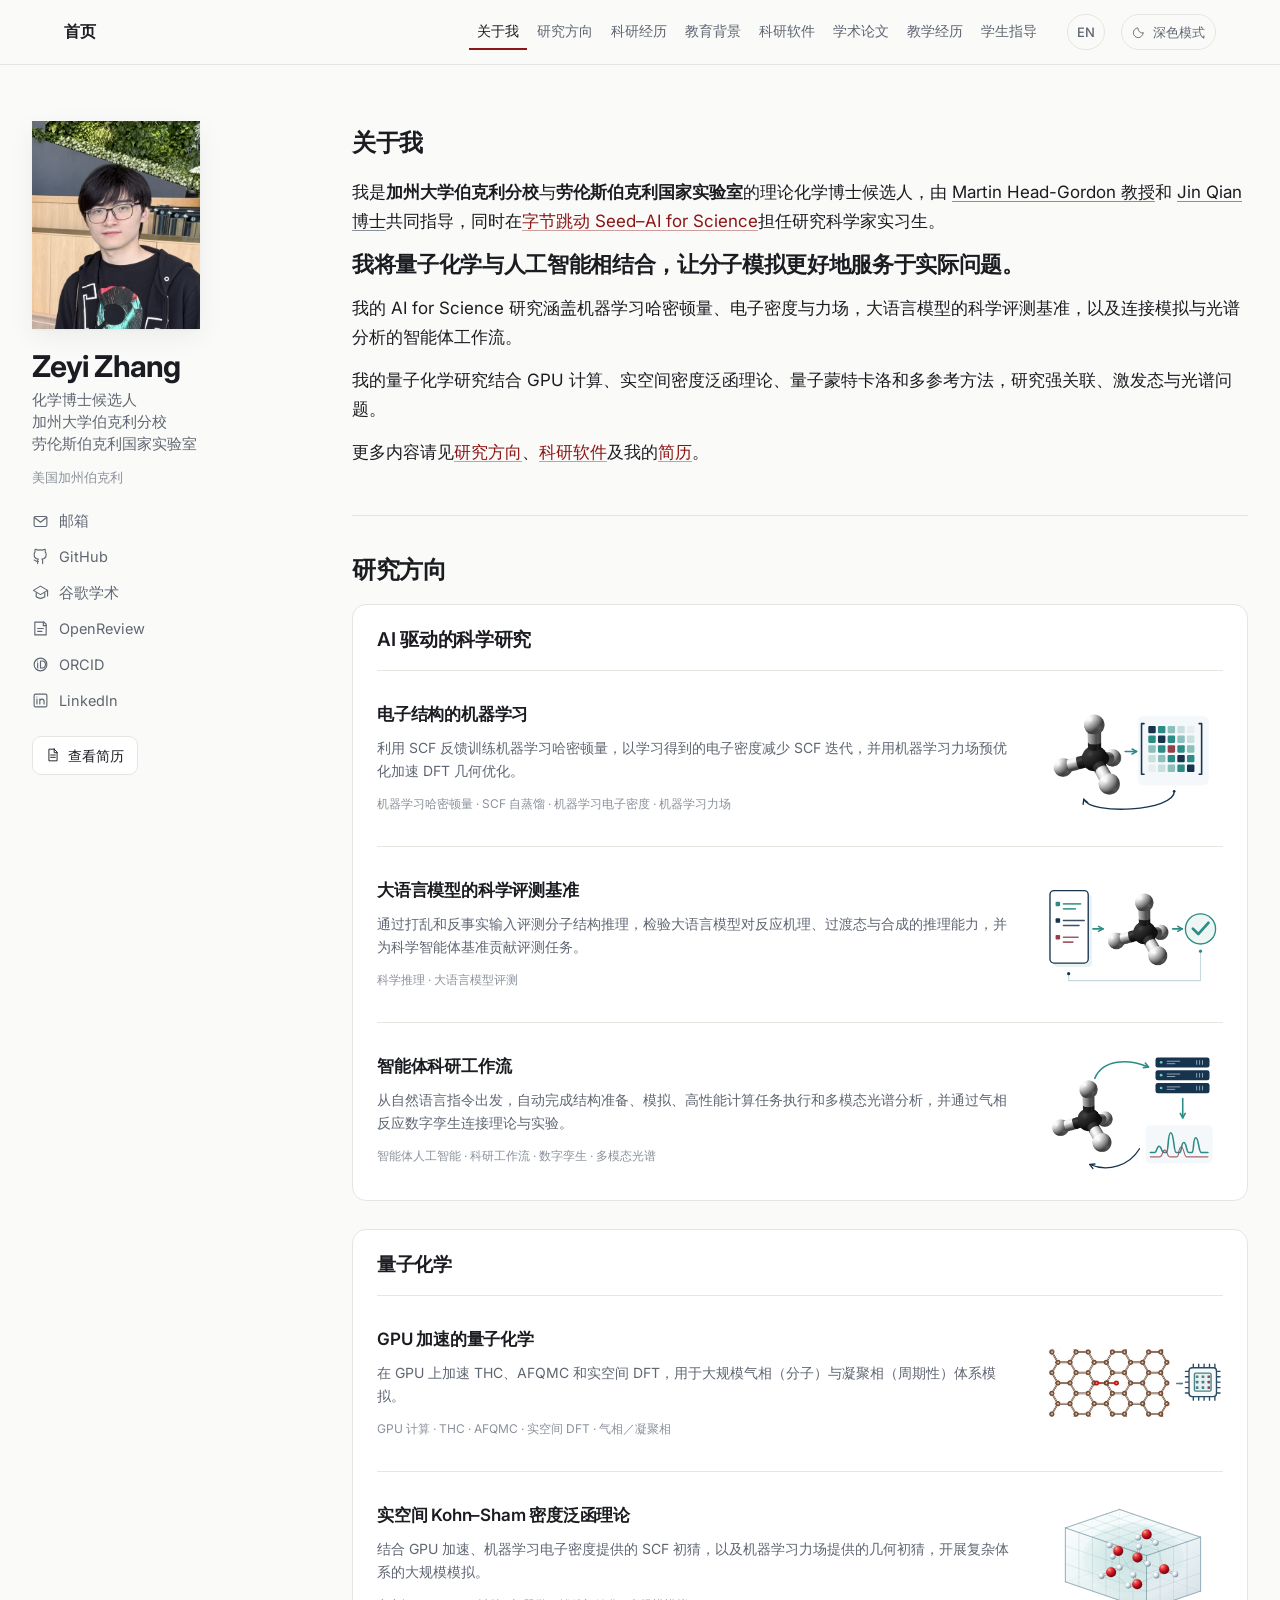
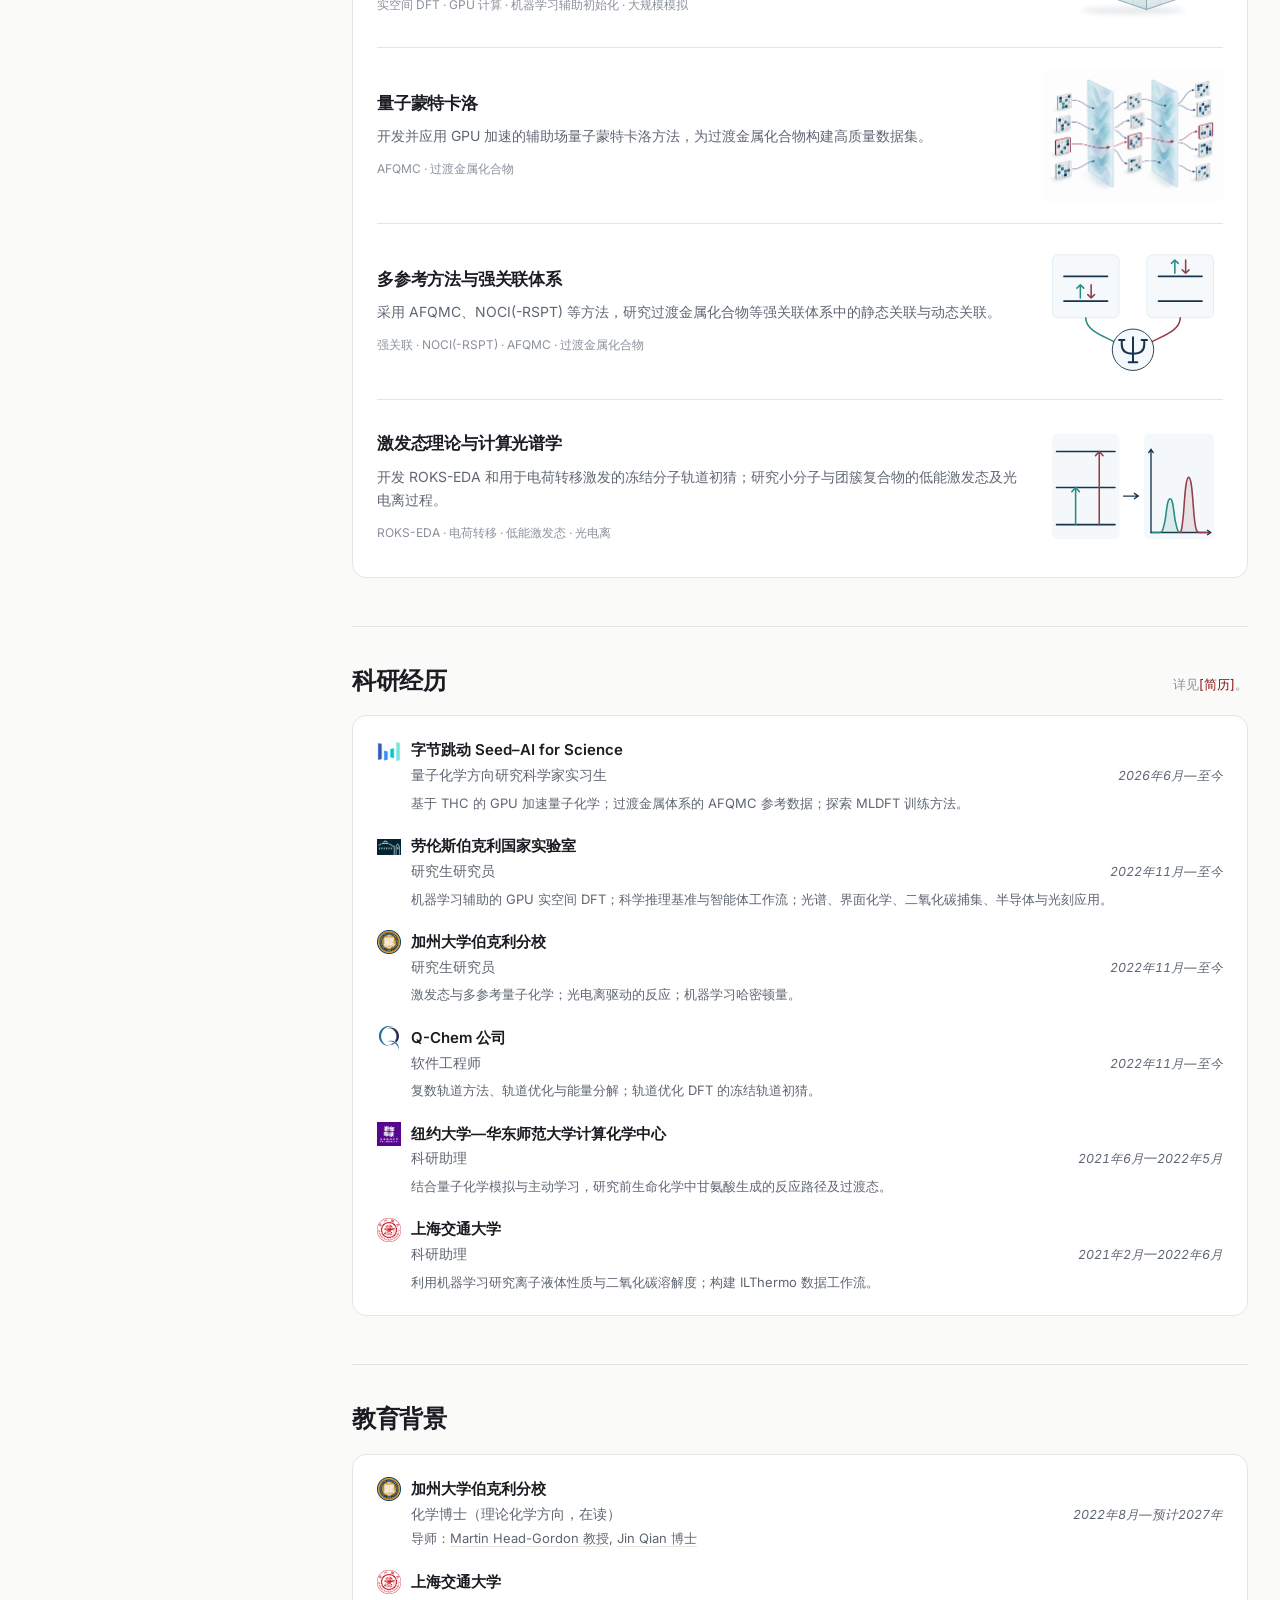
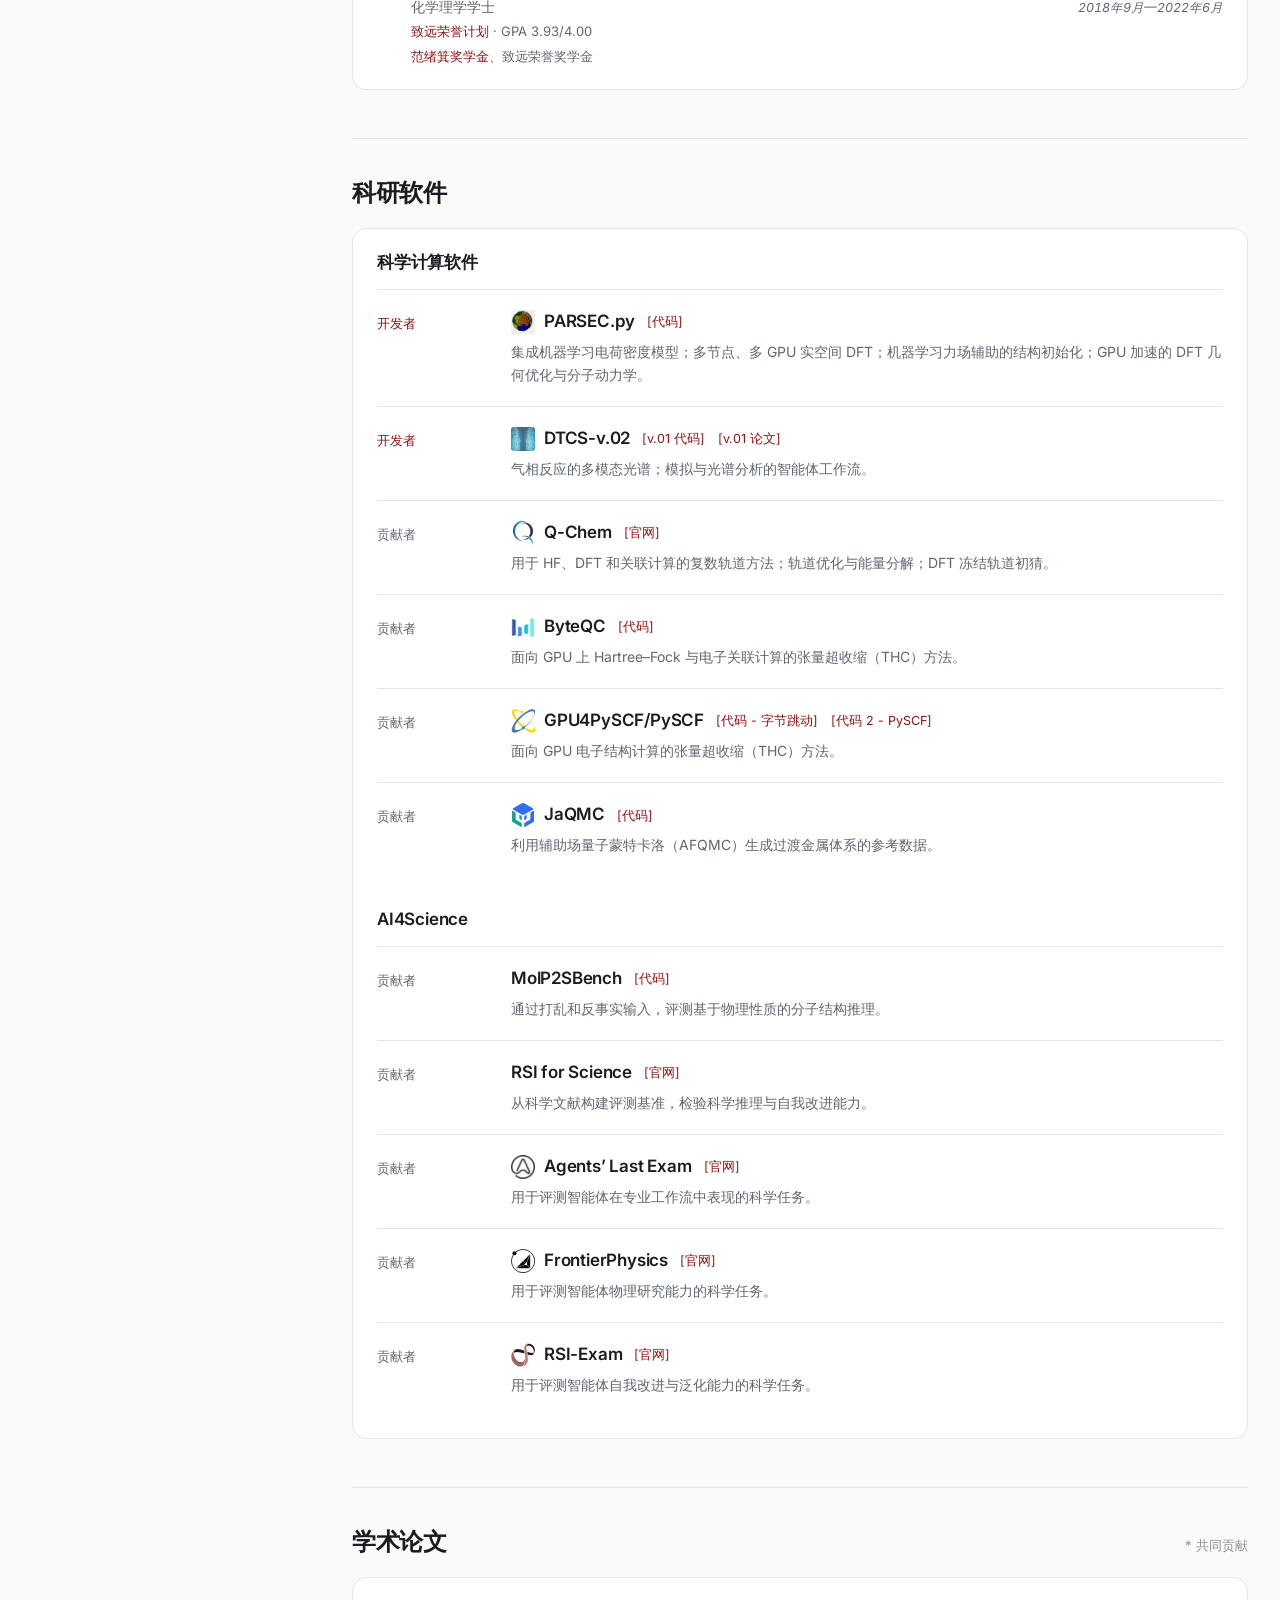
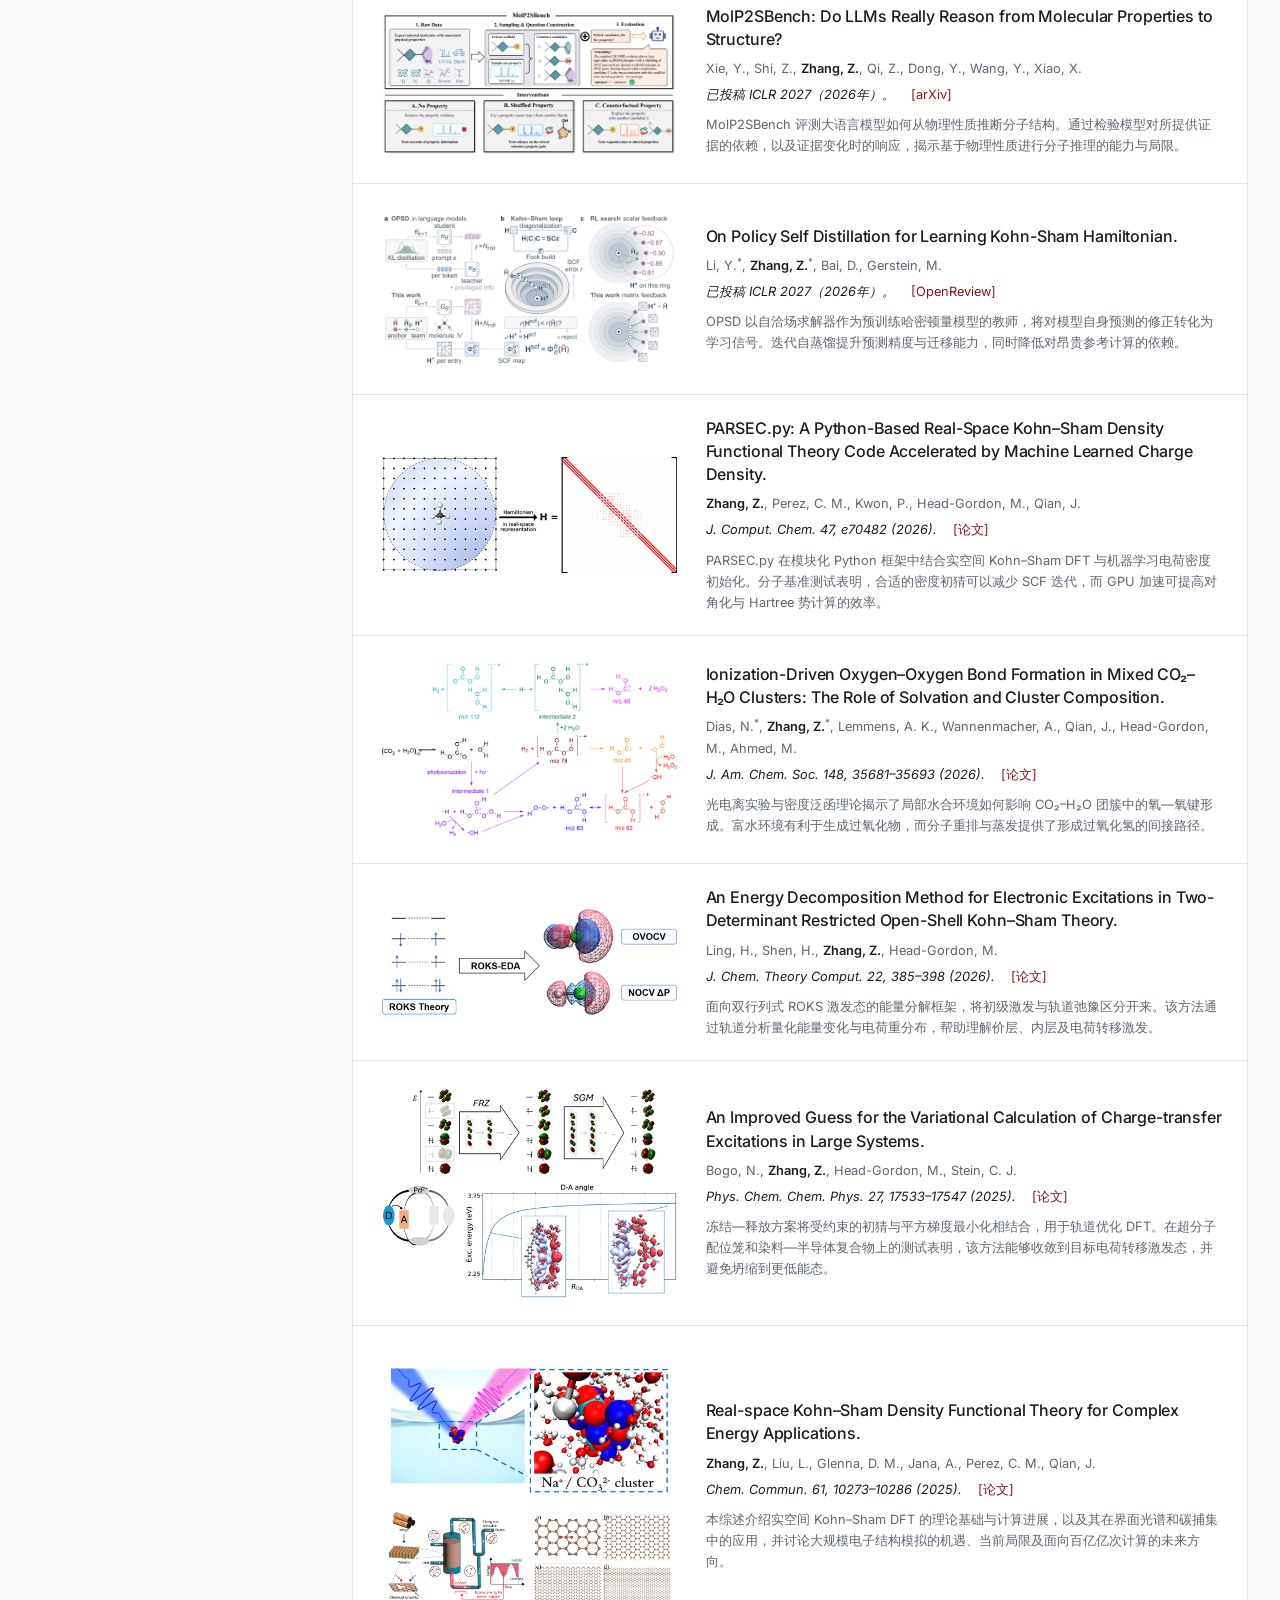
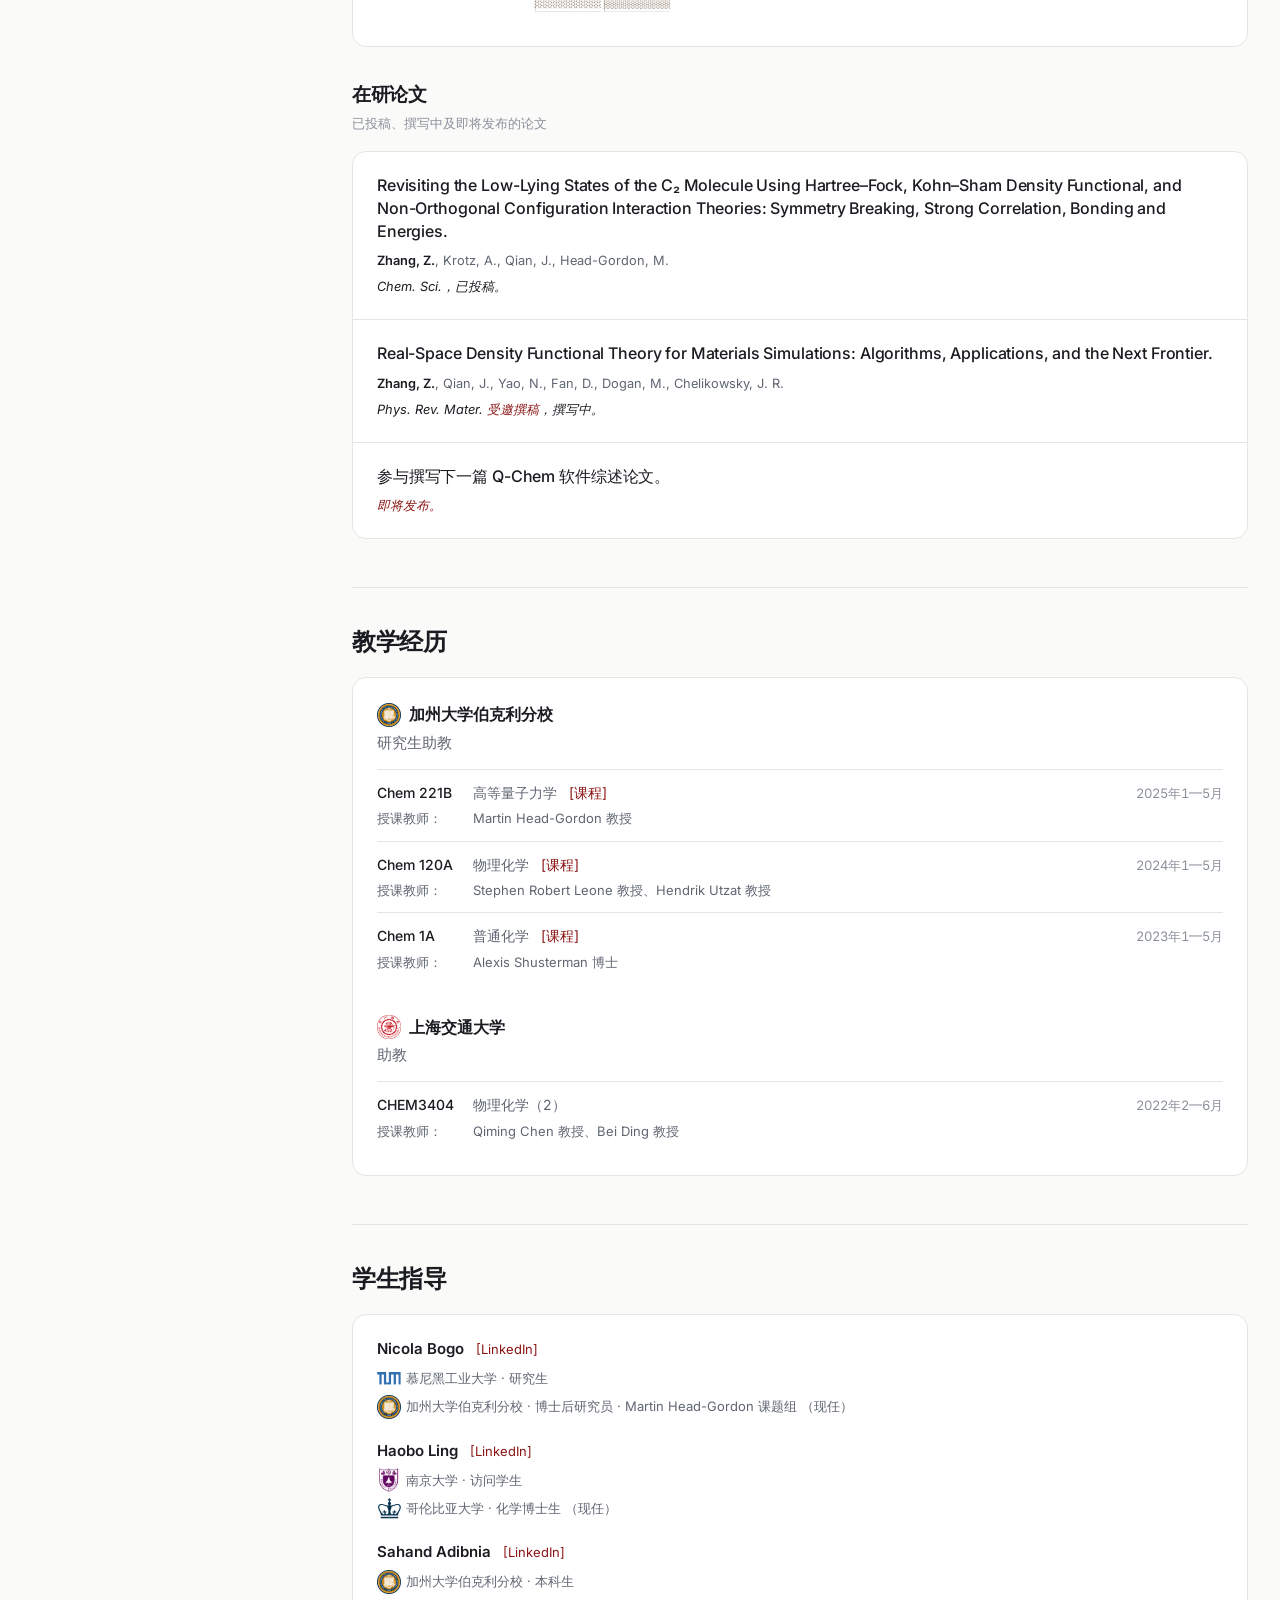
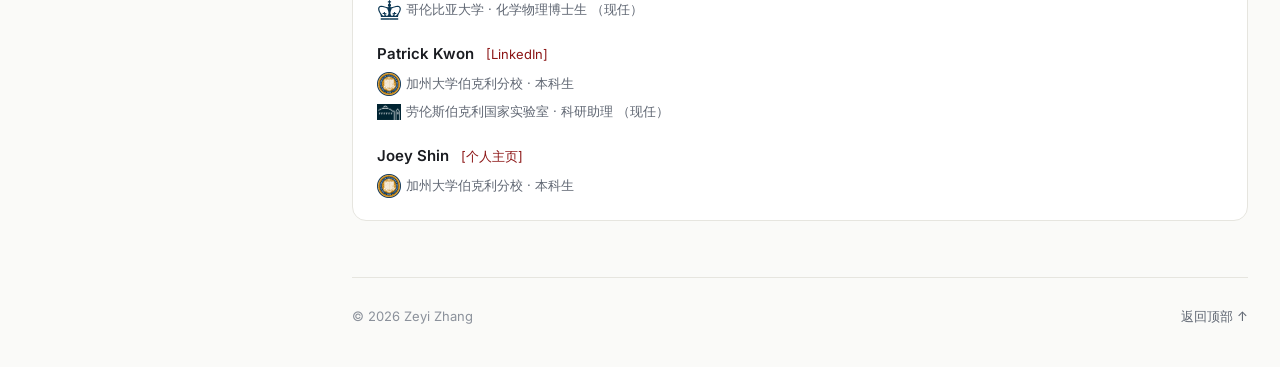
==== docs/zh/index.html @ fa05bf94 "Add Chinese homepage, language switch, and Chinese CV" ====
<!doctype html><html lang="zh-CN" data-theme="light"><head>
<meta charset="utf-8"><meta name="viewport" content="width=device-width, initial-scale=1">
<title>zeyizhang-berkeley | Zeyi Zhang</title>
<meta name="description" content="Zeyi Zhang 是加州大学伯克利分校化学博士候选人，致力于电子结构方法、GPU 模拟软件，以及面向分子和材料研究的人工智能工具。">
<meta name="theme-color" content="#fafaf8"><meta name="color-scheme" content="light dark">
<meta property="og:title" content="zeyizhang-berkeley | Zeyi Zhang"><meta property="og:type" content="website">
<meta property="og:site_name" content="zeyizhang-berkeley"><meta property="og:url" content="https://zeyizhang-berkeley.github.io/homepage/zh/">
<link rel="canonical" href="https://zeyizhang-berkeley.github.io/homepage/zh/">
<link rel="alternate" hreflang="en" href="https://zeyizhang-berkeley.github.io/homepage/">
<link rel="alternate" hreflang="zh-CN" href="https://zeyizhang-berkeley.github.io/homepage/zh/">
<link rel="alternate" hreflang="x-default" href="https://zeyizhang-berkeley.github.io/homepage/">
<link rel="icon" href="../assets/favicon.svg" type="image/svg+xml">
<link rel="preconnect" href="https://fonts.googleapis.com"><link rel="preconnect" href="https://fonts.gstatic.com" crossorigin>
<link href="https://fonts.googleapis.com/css2?family=Inter:wght@400;500;600;700&amp;display=swap" rel="stylesheet">
<script>try{const t=localStorage.getItem('zeyi-theme');document.documentElement.dataset.theme=t==='dark'?'dark':'light';}catch(e){}</script>
<link rel="stylesheet" href="../assets/style.css?v=fb45d621c2f5"><script src="../assets/site.js?v=a9f65f57671b" defer></script>
</head><body><a class="skip-link" href="#main">跳转到正文</a><header class="topbar"><div class="topbar__inner"><a href="#about" class="topbar__name">首页</a><nav class="toc" aria-label="章节导航"><ol class="toc__list"><li><a href="#about" class="is-active">关于我</a></li><li><a href="#research">研究方向</a></li><li><a href="#experience">科研经历</a></li><li><a href="#education">教育背景</a></li><li><a href="#software">科研软件</a></li><li><a href="#publications">学术论文</a></li><li><a href="#teaching">教学经历</a></li><li><a href="#mentorship">学生指导</a></li></ol></nav><a class="language-switch" href="../" data-language-target="../" hreflang="en" lang="en" title="Switch to English" aria-label="Switch to English">EN</a><button class="theme-toggle" type="button" aria-pressed="false" aria-label="切换为深色模式" hidden><svg viewbox="0 0 24 24" fill="none" stroke="currentColor" stroke-width="1.6" stroke-linecap="round" stroke-linejoin="round" aria-hidden="true"><path d="M20.5 13a8.7 8.7 0 0 1-9.5-9.5A9 9 0 1 0 20.5 13Z"/></svg><span>深色模式</span></button></div></header><div class="shell"><aside class="side" aria-label="个人资料与联系方式">
<div class="profile"><img class="profile__avatar" src="../assets/portrait.jpg?v=42b3bbb7af89" alt="Zeyi Zhang" width="934" height="1156" fetchpriority="high" decoding="async"><div class="profile__identity"><h1 class="profile__name">Zeyi Zhang</h1><p class="profile__tagline">化学博士候选人<br>加州大学伯克利分校<br>劳伦斯伯克利国家实验室</p></div></div>
<p class="profile__location">美国加州伯克利</p><ul class="links" aria-label="联系方式与学术主页"><li><a href="mailto:zhentan007@berkeley.edu"><svg viewbox="0 0 24 24" fill="none" stroke="currentColor" stroke-width="1.6" stroke-linecap="round" stroke-linejoin="round" aria-hidden="true"><rect x="3" y="5" width="18" height="14" rx="2"/><path d="m3 6 9 7 9-7"/></svg>邮箱</a></li><li><a href="https://github.com/zeyizhang-berkeley" target="_blank" rel="noopener noreferrer"><svg viewbox="0 0 24 24" fill="none" stroke="currentColor" stroke-width="1.6" stroke-linecap="round" stroke-linejoin="round" aria-hidden="true"><path d="M9 19c-4 1-4-2-6-2m12 5v-4c0-1-.3-2-1-2.5 3-.3 6-1.5 6-6.5 0-1.5-.5-2.5-1.5-3.5.5-1 .5-2.5 0-3.5-2-.5-3.5 1-4 1-2-.5-4-.5-6 0-.5 0-2-1.5-4-1-.5 1-.5 2.5 0 3.5C3.5 6.5 3 7.5 3 9c0 5 3 6.2 6 6.5-.7.5-1 1.5-1 2.5v4"/></svg>GitHub</a></li><li><a href="https://scholar.google.com/citations?user=-k2Zl3sAAAAJ" target="_blank" rel="noopener noreferrer"><svg viewbox="0 0 24 24" fill="none" stroke="currentColor" stroke-width="1.6" stroke-linecap="round" stroke-linejoin="round" aria-hidden="true"><path d="m2 9 10-6 10 6-10 6-10-6Z"/><path d="M6 12v6c4 3 8 3 12 0v-6M22 9v8"/></svg>谷歌学术</a></li><li><a href="https://openreview.net/profile?id=~Zeyi_Zhang3" target="_blank" rel="noopener noreferrer"><svg viewbox="0 0 24 24" fill="none" stroke="currentColor" stroke-width="1.6" stroke-linecap="round" stroke-linejoin="round" aria-hidden="true"><path d="M4 3h13l3 3v15H4V3Z"/><path d="M16 3v5h4M8 12h8M8 16h6"/></svg>OpenReview</a></li><li><a href="https://orcid.org/0009-0006-7067-1469" target="_blank" rel="noopener noreferrer"><svg viewbox="0 0 24 24" fill="none" stroke="currentColor" stroke-width="1.6" stroke-linecap="round" stroke-linejoin="round" aria-hidden="true"><circle cx="12" cy="12" r="9"/><path d="M8 10v7m0-10v.1M12 7h2a5 5 0 0 1 0 10h-2V7Z"/></svg>ORCID</a></li><li><a href="https://www.linkedin.com/in/zeyi-zhang-a92929247/" target="_blank" rel="noopener noreferrer"><svg viewbox="0 0 24 24" fill="none" stroke="currentColor" stroke-width="1.6" stroke-linecap="round" stroke-linejoin="round" aria-hidden="true"><rect x="3" y="3" width="18" height="18" rx="2"/><path d="M7 10v7m0-10v.1M11 17v-7m0 3a3 3 0 0 1 6 0v4"/></svg>LinkedIn</a></li></ul><a href="../assets/Zeyi_Zhang_CV_zh.pdf" class="cv-link" target="_blank" rel="noopener noreferrer"><svg viewbox="0 0 24 24" fill="none" stroke="currentColor" stroke-width="1.6" stroke-linecap="round" stroke-linejoin="round" aria-hidden="true"><path d="M14 2H5v20h14V7l-5-5Z"/><path d="M14 2v6h5M8 12h8M8 16h8"/></svg>查看简历</a></aside><main class="main" id="main"><section class="section intro" id="about" aria-labelledby="about-title"><div class="section__head"><h2 id="about-title">关于我</h2></div><p>我是<strong>加州大学伯克利分校</strong>与<strong>劳伦斯伯克利国家实验室</strong>的理论化学博士候选人，由 <a class="person" href="https://mhggroupberkeley.com/members/" target="_blank" rel="noopener noreferrer">Martin Head-Gordon 教授</a>和 <a class="person" href="https://qiangrouppage.lbl.gov/people" target="_blank" rel="noopener noreferrer">Jin Qian 博士</a>共同指导，同时在<a href="https://seed.bytedance.com/en/" target="_blank" rel="noopener noreferrer">字节跳动 Seed–AI for Science</a>担任研究科学家实习生。</p><p class="intro__lead">我将量子化学与人工智能相结合，让分子模拟更好地服务于实际问题。</p><p>我的 AI for Science 研究涵盖机器学习哈密顿量、电子密度与力场，大语言模型的科学评测基准，以及连接模拟与光谱分析的智能体工作流。</p><p>我的量子化学研究结合 GPU 计算、实空间密度泛函理论、量子蒙特卡洛和多参考方法，研究强关联、激发态与光谱问题。</p><p>更多内容请见<a href="#research">研究方向</a>、<a href="#software">科研软件</a>及我的<a href="../assets/Zeyi_Zhang_CV_zh.pdf" target="_blank" rel="noopener noreferrer">简历</a>。</p></section><section class="section " id="research" aria-labelledby="research-title"><div class="section__head"><h2 id="research-title">研究方向</h2></div><div class="research-group section-panel" aria-labelledby="ai-for-science-title"><h3 id="ai-for-science-title">AI 驱动的科学研究</h3><div class="projects"><article class="project project--with-figure" id="machine-learning"><figure class="project__figure"><img src="../assets/research/machine-learning-sourced.svg" alt="经来源核验的甲烷模型连接对称哈密顿矩阵与迭代反馈回路。" width="800" height="600" loading="lazy" decoding="async"></figure><div class="project__body"><h4>电子结构的机器学习</h4><p>利用 SCF 反馈训练机器学习哈密顿量，以学习得到的电子密度减少 SCF 迭代，并用机器学习力场预优化加速 DFT 几何优化。</p><p class="project__keywords">机器学习哈密顿量 · SCF 自蒸馏 · 机器学习电子密度 · 机器学习力场</p></div></article><article class="project project--with-figure" id="scientific-benchmarks"><figure class="project__figure"><img src="../assets/research/scientific-benchmarks-sourced.svg" alt="科学证据卡片、经来源核验的甲烷模型与评测清单共同表示分子推理基准。" width="800" height="600" loading="lazy" decoding="async"></figure><div class="project__body"><h4>大语言模型的科学评测基准</h4><p>通过打乱和反事实输入评测分子结构推理，检验大语言模型对反应机理、过渡态与合成的推理能力，并为科学智能体基准贡献评测任务。</p><p class="project__keywords">科学推理 · 大语言模型评测</p></div></article><article class="project project--with-figure" id="spectroscopy"><figure class="project__figure"><img src="../assets/research/spectroscopy-sourced.svg" alt="经来源核验的甲烷模型、计算资源与示意光谱组成自动化科研工作流。" width="800" height="600" loading="lazy" decoding="async"></figure><div class="project__body"><h4>智能体科研工作流</h4><p>从自然语言指令出发，自动完成结构准备、模拟、高性能计算任务执行和多模态光谱分析，并通过气相反应数字孪生连接理论与实验。</p><p class="project__keywords">智能体人工智能 · 科研工作流 · 数字孪生 · 多模态光谱</p></div></article></div></div><div class="research-group section-panel" aria-labelledby="quantum-chemistry-title"><h3 id="quantum-chemistry-title">量子化学</h3><div class="projects"><article class="project project--with-figure" id="quantum-simulation"><figure class="project__figure"><img src="../assets/research/quantum-simulation-unlabeled-v2.svg" alt="已发表的石墨烯表面二氧化碳模型与 GPU 示意图，原面板编号已移除。" width="800" height="600" loading="lazy" decoding="async"></figure><div class="project__body"><h4>GPU 加速的量子化学</h4><p>在 GPU 上加速 THC、AFQMC 和实空间 DFT，用于大规模气相（分子）与凝聚相（周期性）体系模拟。</p><p class="project__keywords">GPU 计算 · THC · AFQMC · 实空间 DFT · 气相／凝聚相</p></div></article><article class="project project--with-figure" id="real-space-dft"><figure class="project__figure"><img src="../assets/research/real-space-dft-water-cluster-v6.svg" alt="宽矩形实空间网格中的六水分子团簇，白色小球表示氢原子，虚线表示分子间氢键。" width="800" height="600" loading="lazy" decoding="async"></figure><div class="project__body"><h4>实空间 Kohn–Sham 密度泛函理论</h4><p>结合 GPU 加速、机器学习电子密度提供的 SCF 初猜，以及机器学习力场提供的几何初猜，开展复杂体系的大规模模拟。</p><p class="project__keywords">实空间 DFT · GPU 计算 · 机器学习辅助初始化 · 大规模模拟</p></div></article><article class="project project--with-figure" id="quantum-monte-carlo-research"><figure class="project__figure"><img src="../assets/research/quantum-monte-carlo-research-v1.png" alt="量子蒙特卡洛概念图：电子态采样行者在抽样辅助场中传播。" width="1448" height="1086" loading="lazy" decoding="async"></figure><div class="project__body"><h4>量子蒙特卡洛</h4><p>开发并应用 GPU 加速的辅助场量子蒙特卡洛方法，为过渡金属化合物构建高质量数据集。</p><p class="project__keywords">AFQMC · 过渡金属化合物</p></div></article><article class="project project--with-figure" id="strong-correlation"><figure class="project__figure"><img src="../assets/research/strong-correlation-schematic.svg" alt="两个具有相反自旋电子对的电子构型共同组成多构型波函数。" width="800" height="600" loading="lazy" decoding="async"></figure><div class="project__body"><h4>多参考方法与强关联体系</h4><p>采用 AFQMC、NOCI(-RSPT) 等方法，研究过渡金属化合物等强关联体系中的静态关联与动态关联。</p><p class="project__keywords">强关联 · NOCI(-RSPT) · AFQMC · 过渡金属化合物</p></div></article><article class="project project--with-figure" id="excited-states"><figure class="project__figure"><img src="../assets/research/excited-states-original-v2.svg" alt="从基态出发的两种电子跃迁对应两个示意吸收峰，光子能量向右递增。" width="800" height="600" loading="lazy" decoding="async"></figure><div class="project__body"><h4>激发态理论与计算光谱学</h4><p>开发 ROKS-EDA 和用于电荷转移激发的冻结分子轨道初猜；研究小分子与团簇复合物的低能激发态及光电离过程。</p><p class="project__keywords">ROKS-EDA · 电荷转移 · 低能激发态 · 光电离</p></div></article></div></div></section><section class="section " id="experience" aria-labelledby="experience-title"><div class="section__head"><h2 id="experience-title">科研经历</h2><p class="section__note">详见<a href="../assets/Zeyi_Zhang_CV_zh.pdf" target="_blank" rel="noopener noreferrer">[简历]</a>。</p></div><div class="section-panel"><ol class="affiliations"><li class="affiliation" id="bytedance"><div class="affiliation__logo"><img src="../assets/institutions/bytedance.png" alt="" width="24" height="24" loading="lazy" decoding="async"></div><div class="affiliation__body"><h3><a href="https://seed.bytedance.com/en/" target="_blank" rel="noopener noreferrer">字节跳动 Seed–AI for Science</a></h3><div class="affiliation__role-date"><p class="exp__role">量子化学方向研究科学家实习生</p><p class="exp__date">2026年6月—至今</p></div><p class="exp__summary">基于 THC 的 GPU 加速量子化学；过渡金属体系的 AFQMC 参考数据；探索 MLDFT 训练方法。</p></div></li><li class="affiliation" id="lbnl"><div class="affiliation__logo"><img src="../assets/institutions/berkeley-lab.png" alt="" width="24" height="24" loading="lazy" decoding="async"></div><div class="affiliation__body"><h3>劳伦斯伯克利国家实验室</h3><div class="affiliation__role-date"><p class="exp__role">研究生研究员</p><p class="exp__date">2022年11月—至今</p></div><p class="exp__summary">机器学习辅助的 GPU 实空间 DFT；科学推理基准与智能体工作流；光谱、界面化学、二氧化碳捕集、半导体与光刻应用。</p></div></li><li class="affiliation" id="berkeley"><div class="affiliation__logo"><img src="../assets/institutions/berkeley.png" alt="" width="24" height="24" loading="lazy" decoding="async"></div><div class="affiliation__body"><h3>加州大学伯克利分校</h3><div class="affiliation__role-date"><p class="exp__role">研究生研究员</p><p class="exp__date">2022年11月—至今</p></div><p class="exp__summary">激发态与多参考量子化学；光电离驱动的反应；机器学习哈密顿量。</p></div></li><li class="affiliation" id="qchem"><div class="affiliation__logo"><img src="../assets/institutions/qchem.png" alt="" width="24" height="24" loading="lazy" decoding="async"></div><div class="affiliation__body"><h3><a href="https://www.q-chem.com/" target="_blank" rel="noopener noreferrer">Q-Chem 公司</a></h3><div class="affiliation__role-date"><p class="exp__role">软件工程师</p><p class="exp__date">2022年11月—至今</p></div><p class="exp__summary">复数轨道方法、轨道优化与能量分解；轨道优化 DFT 的冻结轨道初猜。</p></div></li><li class="affiliation" id="nyu-ecnu"><div class="affiliation__logo"><img src="../assets/institutions/nyu-shanghai.png" alt="" width="24" height="24" loading="lazy" decoding="async"></div><div class="affiliation__body"><h3><a href="https://research.shanghai.nyu.edu/chemistry" target="_blank" rel="noopener noreferrer">纽约大学—华东师范大学计算化学中心</a></h3><div class="affiliation__role-date"><p class="exp__role">科研助理</p><p class="exp__date">2021年6月—2022年5月</p></div><p class="exp__summary">结合量子化学模拟与主动学习，研究前生命化学中甘氨酸生成的反应路径及过渡态。</p></div></li><li class="affiliation" id="sjtu"><div class="affiliation__logo"><img src="../assets/institutions/sjtu.png" alt="" width="24" height="24" loading="lazy" decoding="async"></div><div class="affiliation__body"><h3>上海交通大学</h3><div class="affiliation__role-date"><p class="exp__role">科研助理</p><p class="exp__date">2021年2月—2022年6月</p></div><p class="exp__summary">利用机器学习研究离子液体性质与二氧化碳溶解度；构建 ILThermo 数据工作流。</p></div></li></ol></div></section><section class="section " id="education" aria-labelledby="education-title"><div class="section__head"><h2 id="education-title">教育背景</h2></div><div class="section-panel"><ol class="affiliations"><li class="affiliation"><div class="affiliation__logo"><img src="../assets/institutions/berkeley.png" alt="" width="24" height="24" loading="lazy" decoding="async"></div><div class="affiliation__body"><h3>加州大学伯克利分校</h3><div class="affiliation__role-date"><p class="exp__role">化学博士（理论化学方向，在读）</p><p class="exp__date">2022年8月—预计2027年</p></div><p class="exp__meta">导师：<a href="https://mhggroupberkeley.com/members/" class="person" target="_blank" rel="noopener noreferrer">Martin Head-Gordon 教授</a>, <a href="https://qiangrouppage.lbl.gov/people" class="person" target="_blank" rel="noopener noreferrer">Jin Qian 博士</a></p></div></li><li class="affiliation"><div class="affiliation__logo"><img src="../assets/institutions/sjtu.png" alt="" width="24" height="24" loading="lazy" decoding="async"></div><div class="affiliation__body"><h3>上海交通大学</h3><div class="affiliation__role-date"><p class="exp__role">化学理学学士</p><p class="exp__date">2018年9月—2022年6月</p></div><p class="exp__meta"><a href="https://en.zhiyuan.sjtu.edu.cn/" target="_blank" rel="noopener noreferrer">致远荣誉计划</a> · GPA 3.93/4.00</p><p class="exp__meta"><a href="http://fanhsuchischolars.org.cn/" target="_blank" rel="noopener noreferrer">范绪箕奖学金</a>、致远荣誉奖学金</p></div></li></ol></div></section><section class="section " id="software" aria-labelledby="software-title"><div class="section__head"><h2 id="software-title">科研软件</h2></div><div class="section-panel"><div class="software-group" id="scientific-packages"><h3>科学计算软件</h3><ol class="software-list"><li class="software__item" id="parsec-software"><p class="software__role software__role--developer">开发者</p><div class="software__body"><h4><span class="software__name"><span class="brand-logo brand-logo--parsec" aria-hidden="true"><img src="../assets/logos/parsec.png" alt="" loading="lazy" decoding="async"></span>PARSEC.py</span> <span class="software__resources"><a href="https://github.com/QianGroupPage/PARSEC.py" target="_blank" rel="noopener noreferrer">[代码]</a></span></h4><p class="software__description">集成机器学习电荷密度模型；多节点、多 GPU 实空间 DFT；机器学习力场辅助的结构初始化；GPU 加速的 DFT 几何优化与分子动力学。</p></div></li><li class="software__item" id="digital-twin"><p class="software__role software__role--developer">开发者</p><div class="software__body"><h4><span class="software__name"><span class="brand-logo brand-logo--dtcs" aria-hidden="true"><img src="../assets/logos/dtcs.png" alt="" loading="lazy" decoding="async"></span>DTCS-v.02</span> <span class="software__resources"><a href="https://github.com/QianGroupPage/DTCS-v.01" target="_blank" rel="noopener noreferrer">[v.01 代码]</a> <a href="https://www.nature.com/articles/s43588-025-00857-y" target="_blank" rel="noopener noreferrer">[v.01 论文]</a></span></h4><p class="software__description">气相反应的多模态光谱；模拟与光谱分析的智能体工作流。</p></div></li><li class="software__item" id="qchem-software"><p class="software__role">贡献者</p><div class="software__body"><h4><span class="software__name"><span class="brand-logo" aria-hidden="true"><img src="../assets/institutions/qchem.png" alt="" loading="lazy" decoding="async"></span>Q-Chem</span> <span class="software__resources"><a href="https://www.q-chem.com/" target="_blank" rel="noopener noreferrer">[官网]</a></span></h4><p class="software__description">用于 HF、DFT 和关联计算的复数轨道方法；轨道优化与能量分解；DFT 冻结轨道初猜。</p></div></li><li class="software__item" id="gpu-quantum-chemistry"><p class="software__role">贡献者</p><div class="software__body"><h4><span class="software__name"><span class="brand-logo" aria-hidden="true"><img src="../assets/institutions/bytedance.png" alt="" loading="lazy" decoding="async"></span>ByteQC</span> <span class="software__resources"><a href="https://github.com/bytedance/byteqc" target="_blank" rel="noopener noreferrer">[代码]</a></span></h4><p class="software__description">面向 GPU 上 Hartree–Fock 与电子关联计算的张量超收缩（THC）方法。</p></div></li><li class="software__item" id="gpu4pyscf-software"><p class="software__role">贡献者</p><div class="software__body"><h4><span class="software__name"><span class="brand-logo brand-logo--pyscf" aria-hidden="true"><img src="../assets/logos/pyscf.svg" alt="" loading="lazy" decoding="async"></span>GPU4PySCF/PySCF</span> <span class="software__resources"><a href="https://github.com/bytedance/gpu4pyscf" target="_blank" rel="noopener noreferrer">[代码 - 字节跳动]</a> <a href="https://github.com/pyscf/gpu4pyscf" target="_blank" rel="noopener noreferrer">[代码 2 - PySCF]</a></span></h4><p class="software__description">面向 GPU 电子结构计算的张量超收缩（THC）方法。</p></div></li><li class="software__item" id="quantum-monte-carlo"><p class="software__role">贡献者</p><div class="software__body"><h4><span class="software__name"><span class="brand-logo" aria-hidden="true"><img src="../assets/logos/jaqmc.svg" alt="" loading="lazy" decoding="async"></span>JaQMC</span> <span class="software__resources"><a href="https://github.com/bytedance/jaqmc" target="_blank" rel="noopener noreferrer">[代码]</a></span></h4><p class="software__description">利用辅助场量子蒙特卡洛（AFQMC）生成过渡金属体系的参考数据。</p></div></li></ol></div><div class="software-group" id="rsi-science"><h3>AI4Science</h3><ol class="software-list"><li class="software__item" id="molp2sbench-software"><p class="software__role">贡献者</p><div class="software__body"><h4><span class="software__name">MolP2SBench</span> <span class="software__resources"><a href="https://github.com/DUAL-Xiao/MolP2SBench" target="_blank" rel="noopener noreferrer">[代码]</a></span></h4><p class="software__description">通过打乱和反事实输入，评测基于物理性质的分子结构推理。</p></div></li><li class="software__item" id="rsi-for-science-software"><p class="software__role">贡献者</p><div class="software__body"><h4><span class="software__name">RSI for Science</span> <span class="software__resources"><a href="https://rsi4science.org/" target="_blank" rel="noopener noreferrer">[官网]</a></span></h4><p class="software__description">从科学文献构建评测基准，检验科学推理与自我改进能力。</p></div></li><li class="software__item" id="agents-last-exam-software"><p class="software__role">贡献者</p><div class="software__body"><h4><span class="software__name"><span class="brand-logo" aria-hidden="true"><img src="../assets/logos/agents-last-exam-logo.png" alt="" loading="lazy" decoding="async"></span>Agents’ Last Exam</span> <span class="software__resources"><a href="https://agents-last-exam.org/" target="_blank" rel="noopener noreferrer">[官网]</a></span></h4><p class="software__description">用于评测智能体在专业工作流中表现的科学任务。</p></div></li><li class="software__item" id="frontierphysics-software"><p class="software__role">贡献者</p><div class="software__body"><h4><span class="software__name"><span class="brand-logo" aria-hidden="true"><img src="../assets/logos/frontierphysics-icon.svg" alt="" loading="lazy" decoding="async"></span>FrontierPhysics</span> <span class="software__resources"><a href="https://www.benchflow.ai/frontierphysics" target="_blank" rel="noopener noreferrer">[官网]</a></span></h4><p class="software__description">用于评测智能体物理研究能力的科学任务。</p></div></li><li class="software__item" id="rsi-exam-software"><p class="software__role">贡献者</p><div class="software__body"><h4><span class="software__name"><span class="brand-logo" aria-hidden="true"><img src="../assets/logos/rsi-exam-logo.png" alt="" loading="lazy" decoding="async"></span>RSI-Exam</span> <span class="software__resources"><a href="https://rsi-exam.ai/index.html" target="_blank" rel="noopener noreferrer">[官网]</a></span></h4><p class="software__description">用于评测智能体自我改进与泛化能力的科学任务。</p></div></li></ol></div></div></section><section class="section " id="publications" aria-labelledby="publications-title"><div class="section__head"><h2 id="publications-title">学术论文</h2><p class="section__note">* 共同贡献</p></div><div class="pubs"><article class="pub pub--with-figure" id="paper-1" aria-label="论文 1"><figure class="pub__figure"><button class="pub__figure-link" type="button" data-figure-src="../assets/papers/molp2s-figure1-vector.svg?v=fef65d4d7ade" aria-haspopup="dialog" aria-controls="figure-lightbox" title="放大图片" aria-label="放大论文配图：MolP2SBench: Do LLMs Really Reason from Molecular Properties to Structure?"><img src="../assets/papers/molp2s-figure1.png" alt="MolP2SBench 的分子结构推理流程及物理性质干预。" width="1244" height="638" loading="lazy" decoding="async"></button></figure><div class="pub__body"><h3>MolP2SBench: Do LLMs Really Reason from Molecular Properties to Structure?</h3><p class="pub__authors">Xie, Y., Shi, Z., <strong>Zhang, Z.</strong>, Qi, Z., Dong, Y., Wang, Y., Xiao, X.</p><p class="pub__citation">已投稿 ICLR 2027（2026年）。 <span class="pub__resources"><a href="https://arxiv.org/html/2610.12522v1" target="_blank" rel="noopener noreferrer">[arXiv]</a></span></p><p class="pub__summary">MolP2SBench 评测大语言模型如何从物理性质推断分子结构。通过检验模型对所提供证据的依赖，以及证据变化时的响应，揭示基于物理性质进行分子推理的能力与局限。</p></div></article><article class="pub pub--with-figure" id="paper-2" aria-label="论文 2"><figure class="pub__figure"><button class="pub__figure-link" type="button" data-figure-src="../assets/papers/opsd-figure1-vector.svg?v=9e684137e18c" aria-haspopup="dialog" aria-controls="figure-lightbox" title="放大图片" aria-label="放大论文配图：On Policy Self Distillation for Learning Kohn-Sham Hamiltonian."><img src="../assets/papers/opsd-figure1.png" alt="OPSD 利用密集的 SCF 修正学习哈密顿量。" width="1400" height="740" loading="lazy" decoding="async"></button></figure><div class="pub__body"><h3>On Policy Self Distillation for Learning Kohn-Sham Hamiltonian.</h3><p class="pub__authors">Li, Y.<sup>*</sup>, <strong>Zhang, Z.</strong><sup>*</sup>, Bai, D., Gerstein, M.</p><p class="pub__citation">已投稿 ICLR 2027（2026年）。 <span class="pub__resources"><a href="https://openreview.net/forum?id=l3ZCZaRFKC" target="_blank" rel="noopener noreferrer">[OpenReview]</a></span></p><p class="pub__summary">OPSD 以自洽场求解器作为预训练哈密顿量模型的教师，将对模型自身预测的修正转化为学习信号。迭代自蒸馏提升预测精度与迁移能力，同时降低对昂贵参考计算的依赖。</p></div></article><article class="pub pub--with-figure" id="paper-3" aria-label="论文 3"><figure class="pub__figure"><button class="pub__figure-link" type="button" data-figure-src="../assets/papers/realspace-graphical-abstract-highres.png?v=37460c89ecfc" aria-haspopup="dialog" aria-controls="figure-lightbox" title="放大图片" aria-label="放大论文配图：PARSEC.py: A Python-Based Real-Space Kohn–Sham Density Functional Theory Code Accelerated by Machine Learned Charge Density."><img src="../assets/papers/realspace-graphical-abstract.png" alt="分子的实空间网格表示与 Kohn–Sham 哈密顿量的稀疏结构，来自实空间 KS-DFT 综述的图文摘要。" width="520" height="204" loading="lazy" decoding="async"></button></figure><div class="pub__body"><h3>PARSEC.py: A Python-Based Real-Space Kohn–Sham Density Functional Theory Code Accelerated by Machine Learned Charge Density.</h3><p class="pub__authors"><strong>Zhang, Z.</strong>, Perez, C. M., Kwon, P., Head-Gordon, M., Qian, J.</p><p class="pub__citation">J. Comput. Chem. 47, e70482 (2026). <span class="pub__resources"><a href="https://doi.org/10.1002/jcc.70482" target="_blank" rel="noopener noreferrer">[论文]</a></span></p><p class="pub__summary">PARSEC.py 在模块化 Python 框架中结合实空间 Kohn–Sham DFT 与机器学习电荷密度初始化。分子基准测试表明，合适的密度初猜可以减少 SCF 迭代，而 GPU 加速可提高对角化与 Hartree 势计算的效率。</p></div></article><article class="pub pub--with-figure" id="paper-4" aria-label="论文 4"><figure class="pub__figure"><button class="pub__figure-link" type="button" data-figure-src="../assets/papers/photoionization-figure1.png" aria-haspopup="dialog" aria-controls="figure-lightbox" title="放大图片" aria-label="放大论文配图：Ionization-Driven Oxygen–Oxygen Bond Formation in Mixed CO₂–H₂O Clusters: The Role of Solvation and Cluster Composition."><img src="../assets/papers/photoionization-figure1.png" alt="混合二氧化碳—水团簇光电离后的反应路径与离子产物，包括氧—氧键形成和过氧化氢产物。" width="1500" height="883" loading="lazy" decoding="async"></button></figure><div class="pub__body"><h3>Ionization-Driven Oxygen–Oxygen Bond Formation in Mixed CO₂–H₂O Clusters: The Role of Solvation and Cluster Composition.</h3><p class="pub__authors">Dias, N.<sup>*</sup>, <strong>Zhang, Z.</strong><sup>*</sup>, Lemmens, A. K., Wannenmacher, A., Qian, J., Head-Gordon, M., Ahmed, M.</p><p class="pub__citation">J. Am. Chem. Soc. 148, 35681–35693 (2026). <span class="pub__resources"><a href="https://doi.org/10.1021/jacs.6c07627" target="_blank" rel="noopener noreferrer">[论文]</a></span></p><p class="pub__summary">光电离实验与密度泛函理论揭示了局部水合环境如何影响 CO₂–H₂O 团簇中的氧—氧键形成。富水环境有利于生成过氧化物，而分子重排与蒸发提供了形成过氧化氢的间接路径。</p></div></article><article class="pub pub--with-figure" id="paper-5" aria-label="论文 5"><figure class="pub__figure"><button class="pub__figure-link" type="button" data-figure-src="../assets/papers/rokseda-graphical-abstract-highres.png?v=bd4d834c9885" aria-haspopup="dialog" aria-controls="figure-lightbox" title="放大图片" aria-label="放大论文配图：An Energy Decomposition Method for Electronic Excitations in Two-Determinant Restricted Open-Shell Kohn–Sham Theory."><img src="../assets/papers/rokseda-graphical-abstract.png" alt="ROKS-EDA 将轨道占据图与 OVOCV 轨道及 NOCV 密度差可视化相联系。" width="520" height="187" loading="lazy" decoding="async"></button></figure><div class="pub__body"><h3>An Energy Decomposition Method for Electronic Excitations in Two-Determinant Restricted Open-Shell Kohn–Sham Theory.</h3><p class="pub__authors">Ling, H., Shen, H., <strong>Zhang, Z.</strong>, Head-Gordon, M.</p><p class="pub__citation">J. Chem. Theory Comput. 22, 385–398 (2026). <span class="pub__resources"><a href="https://doi.org/10.1021/acs.jctc.5c01738" target="_blank" rel="noopener noreferrer">[论文]</a></span></p><p class="pub__summary">面向双行列式 ROKS 激发态的能量分解框架，将初级激发与轨道弛豫区分开来。该方法通过轨道分析量化能量变化与电荷重分布，帮助理解价层、内层及电荷转移激发。</p></div></article><article class="pub pub--with-figure" id="paper-6" aria-label="论文 6"><figure class="pub__figure"><button class="pub__figure-link" type="button" data-figure-src="../assets/papers/ctguess-graphical-abstract-highres.png?v=d90284c07ff8" aria-haspopup="dialog" aria-controls="figure-lightbox" title="放大图片" aria-label="放大论文配图：An Improved Guess for the Variational Calculation of Charge-transfer Excitations in Large Systems."><img src="../assets/papers/ctguess-graphical-abstract.png" alt="用于供体—受体笼中电荷转移激发的冻结—释放平方梯度最小化方法。" width="520" height="370" loading="lazy" decoding="async"></button></figure><div class="pub__body"><h3>An Improved Guess for the Variational Calculation of Charge-transfer Excitations in Large Systems.</h3><p class="pub__authors">Bogo, N., <strong>Zhang, Z.</strong>, Head-Gordon, M., Stein, C. J.</p><p class="pub__citation">Phys. Chem. Chem. Phys. 27, 17533–17547 (2025). <span class="pub__resources"><a href="https://doi.org/10.1039/D5CP01867F" target="_blank" rel="noopener noreferrer">[论文]</a></span></p><p class="pub__summary">冻结—释放方案将受约束的初猜与平方梯度最小化相结合，用于轨道优化 DFT。在超分子配位笼和染料—半导体复合物上的测试表明，该方法能够收敛到目标电荷转移激发态，并避免坍缩到更低能态。</p></div></article><article class="pub pub--with-figure" id="paper-7" aria-label="论文 7"><figure class="pub__figure"><button class="pub__figure-link" type="button" data-figure-src="../assets/papers/realspace-figures-6-8-9-highres.svg?v=62897f81b4b1" aria-haspopup="dialog" aria-controls="figure-lightbox" title="放大图片" aria-label="放大论文配图：Real-space Kohn–Sham Density Functional Theory for Complex Energy Applications."><img src="../assets/papers/realspace-figures-6-8-9.svg?v=a925f3fae68b" alt="图6、8、9：气—水界面的碳酸根、木质碳材料捕集二氧化碳，以及石墨烯表面的二氧化碳。" width="1040" height="940" loading="lazy" decoding="async"></button></figure><div class="pub__body"><h3>Real-space Kohn–Sham Density Functional Theory for Complex Energy Applications.</h3><p class="pub__authors"><strong>Zhang, Z.</strong>, Liu, L., Glenna, D. M., Jana, A., Perez, C. M., Qian, J.</p><p class="pub__citation">Chem. Commun. 61, 10273–10286 (2025). <span class="pub__resources"><a href="https://doi.org/10.1039/D5CC01820J" target="_blank" rel="noopener noreferrer">[论文]</a></span></p><p class="pub__summary">本综述介绍实空间 Kohn–Sham DFT 的理论基础与计算进展，以及其在界面光谱和碳捕集中的应用，并讨论大规模电子结构模拟的机遇、当前局限及面向百亿亿次计算的未来方向。</p></div></article></div><div class="subsection__head" id="manuscripts"><h3>在研论文</h3><p>已投稿、撰写中及即将发布的论文</p></div><div class="pubs"><article class="pub" id="paper-8" aria-label="论文 8"><div class="pub__body"><h3>Revisiting the Low-Lying States of the C₂ Molecule Using Hartree–Fock, Kohn–Sham Density Functional, and Non-Orthogonal Configuration Interaction Theories: Symmetry Breaking, Strong Correlation, Bonding and Energies.</h3><p class="pub__authors"><strong>Zhang, Z.</strong>, Krotz, A., Qian, J., Head-Gordon, M.</p><p class="pub__citation">Chem. Sci.，已投稿。</p></div></article><article class="pub" id="paper-9" aria-label="论文 9"><div class="pub__body"><h3>Real-Space Density Functional Theory for Materials Simulations: Algorithms, Applications, and the Next Frontier.</h3><p class="pub__authors"><strong>Zhang, Z.</strong>, Qian, J., Yao, N., Fan, D., Dogan, M., Chelikowsky, J. R.</p><p class="pub__citation">Phys. Rev. Mater. <a href="https://journals.aps.org/prmaterials/collections/PRM-COMPMATER26" target="_blank" rel="noopener noreferrer">受邀撰稿</a>，撰写中。</p></div></article><article class="pub" id="paper-10" aria-label="论文 10"><div class="pub__body"><p class="announcement">参与撰写下一篇 Q-Chem 软件综述论文。</p><p class="pub__citation"><a href="https://q-chem.com/support/releaselog70/" target="_blank" rel="noopener noreferrer">即将发布。</a></p></div></article></div></section><section class="section " id="teaching" aria-labelledby="teaching-title"><div class="section__head"><h2 id="teaching-title">教学经历</h2></div><div class="section-panel"><div class="teaching-group"><h3><span class="institution-name"><span class="institution-mark institution-mark--berkeley" aria-hidden="true"><img src="../assets/institutions/berkeley.png" alt="" width="18" height="18" loading="lazy" decoding="async"></span><span class="institution-name__text">加州大学伯克利分校</span></span></h3><p class="exp__role">研究生助教</p><ul class="courses"><li><div class="course__title"><strong>Chem 221B</strong><span class="course__name">高等量子力学<a href="https://classes.berkeley.edu/content/2025-spring-chem-221b-001-lec-001" target="_blank" rel="noopener noreferrer">[课程]</a></span></div><span class="exp__date">2025年1—5月</span><p class="course__instructors"><span>授课教师：</span><span>Martin Head-Gordon 教授</span></p></li><li><div class="course__title"><strong>Chem 120A</strong><span class="course__name">物理化学<a href="https://classes.berkeley.edu/content/2024-spring-chem-120a-001-lec-001" target="_blank" rel="noopener noreferrer">[课程]</a></span></div><span class="exp__date">2024年1—5月</span><p class="course__instructors"><span>授课教师：</span><span>Stephen Robert Leone 教授、Hendrik Utzat 教授</span></p></li><li><div class="course__title"><strong>Chem 1A</strong><span class="course__name">普通化学<a href="https://classes.berkeley.edu/content/2023-spring-chem-1a-001-lec-001" target="_blank" rel="noopener noreferrer">[课程]</a></span></div><span class="exp__date">2023年1—5月</span><p class="course__instructors"><span>授课教师：</span><span>Alexis Shusterman 博士</span></p></li></ul></div><div class="teaching-group"><h3><span class="institution-name"><span class="institution-mark institution-mark--sjtu" aria-hidden="true"><img src="../assets/institutions/sjtu.png" alt="" width="18" height="18" loading="lazy" decoding="async"></span><span class="institution-name__text">上海交通大学</span></span></h3><p class="exp__role">助教</p><ul class="courses"><li><div class="course__title"><strong>CHEM3404</strong><span class="course__name">物理化学（2）</span></div><span class="exp__date">2022年2—6月</span><p class="course__instructors"><span>授课教师：</span><span>Qiming Chen 教授、Bei Ding 教授</span></p></li></ul></div></div></section><section class="section " id="mentorship" aria-labelledby="mentorship-title"><div class="section__head"><h2 id="mentorship-title">学生指导</h2></div><div class="section-panel"><ul class="mentees"><li><h3>Nicola Bogo<a href="https://www.linkedin.com/in/nicola-bogo-b9693a211" class="mentee__link" target="_blank" rel="noopener noreferrer">[LinkedIn]</a></h3><p class="exp__meta mentee-line"><span class="institution-name"><span class="institution-mark institution-mark--tum" aria-hidden="true"><img src="../assets/institutions/tum.svg" alt="" width="18" height="18" loading="lazy" decoding="async"></span><span class="institution-name__text">慕尼黑工业大学</span></span> <span>· 研究生</span></p><p class="mentee__now mentee-line"><span class="institution-name"><span class="institution-mark institution-mark--berkeley" aria-hidden="true"><img src="../assets/institutions/berkeley.png" alt="" width="18" height="18" loading="lazy" decoding="async"></span><span class="institution-name__text">加州大学伯克利分校</span></span> <span>· 博士后研究员</span> <span>· Martin Head-Gordon 课题组</span> <span>（现任）</span></p></li><li><h3>Haobo Ling<a href="https://www.linkedin.com/in/haobo-ling-47540a336/" class="mentee__link" target="_blank" rel="noopener noreferrer">[LinkedIn]</a></h3><p class="exp__meta mentee-line"><span class="institution-name"><span class="institution-mark institution-mark--nanjing" aria-hidden="true"><img src="../assets/institutions/nanjing.png" alt="" width="18" height="18" loading="lazy" decoding="async"></span><span class="institution-name__text">南京大学</span></span> <span>· 访问学生</span></p><p class="mentee__now mentee-line"><span class="institution-name"><span class="institution-mark institution-mark--columbia" aria-hidden="true"><img src="../assets/institutions/columbia.svg" alt="" width="18" height="18" loading="lazy" decoding="async"></span><span class="institution-name__text">哥伦比亚大学</span></span> <span>· 化学博士生</span> <span>（现任）</span></p></li><li><h3>Sahand Adibnia<a href="https://www.linkedin.com/in/sahand-adibnia/" class="mentee__link" target="_blank" rel="noopener noreferrer">[LinkedIn]</a></h3><p class="exp__meta mentee-line"><span class="institution-name"><span class="institution-mark institution-mark--berkeley" aria-hidden="true"><img src="../assets/institutions/berkeley.png" alt="" width="18" height="18" loading="lazy" decoding="async"></span><span class="institution-name__text">加州大学伯克利分校</span></span> <span>· 本科生</span></p><p class="mentee__now mentee-line"><span class="institution-name"><span class="institution-mark institution-mark--columbia" aria-hidden="true"><img src="../assets/institutions/columbia.svg" alt="" width="18" height="18" loading="lazy" decoding="async"></span><span class="institution-name__text">哥伦比亚大学</span></span> <span>· 化学物理博士生</span> <span>（现任）</span></p></li><li><h3>Patrick Kwon<a href="https://www.linkedin.com/in/patrickkwon27" class="mentee__link" target="_blank" rel="noopener noreferrer">[LinkedIn]</a></h3><p class="exp__meta mentee-line"><span class="institution-name"><span class="institution-mark institution-mark--berkeley" aria-hidden="true"><img src="../assets/institutions/berkeley.png" alt="" width="18" height="18" loading="lazy" decoding="async"></span><span class="institution-name__text">加州大学伯克利分校</span></span> <span>· 本科生</span></p><p class="mentee__now mentee-line"><span class="institution-name"><span class="institution-mark institution-mark--lbnl" aria-hidden="true"><img src="../assets/institutions/berkeley-lab.png" alt="" width="18" height="18" loading="lazy" decoding="async"></span><span class="institution-name__text">劳伦斯伯克利国家实验室</span></span> <span>· 科研助理</span> <span>（现任）</span></p></li><li><h3>Joey Shin<a href="https://mhggroupberkeley.com/members/#:~:text=Joey%20Shin" class="mentee__link" target="_blank" rel="noopener noreferrer">[个人主页]</a></h3><p class="exp__meta mentee-line"><span class="institution-name"><span class="institution-mark institution-mark--berkeley" aria-hidden="true"><img src="../assets/institutions/berkeley.png" alt="" width="18" height="18" loading="lazy" decoding="async"></span><span class="institution-name__text">加州大学伯克利分校</span></span> <span>· 本科生</span></p></li></ul></div></section><footer class="foot"><span>© 2026 Zeyi Zhang</span><a href="#about">返回顶部 ↑</a></footer></main></div><dialog class="figure-viewer" id="figure-lightbox" aria-label="放大图片"><div class="figure-viewer__panel"><div class="figure-viewer__toolbar"><button class="figure-viewer__close" type="button" aria-label="关闭放大图片" autofocus><span aria-hidden="true">×</span> 关闭</button></div><img class="figure-viewer__image" alt=""></div></dialog></body></html>
---- docs/assets/style.css ----
:root{--bg:#fafaf8;--surface:#fff;--surface-2:#f3f3ef;--text:#1a1c21;--muted:#5f6672;--faint:#8b919b;--line:#e6e5df;--accent:#8c1515;--accent-soft:#f6e9e8;--side-w:288px;--main-w:960px;--gap:32px;--header-height:65px;--radius:14px;--sans:"Inter",system-ui,-apple-system,"Segoe UI",sans-serif;--shadow:0 1px 2px rgba(20,22,28,.04),0 8px 24px rgba(20,22,28,.06);color-scheme:light}
:root[data-theme=dark]{--bg:#0f1114;--surface:#171a1f;--surface-2:#1d2027;--text:#e9eaed;--muted:#a2a8b3;--faint:#8b929e;--line:#2a2e36;--accent:#e8777a;--accent-soft:#3a1d1f;--shadow:0 1px 2px rgba(0,0,0,.3),0 8px 24px rgba(0,0,0,.25);color-scheme:dark}
*,*::before,*::after{box-sizing:border-box}html{scroll-behavior:auto;scroll-padding-top:calc(var(--header-height) + 16px);-webkit-text-size-adjust:100%}body{margin:0;background:var(--bg);color:var(--text);font:400 16px/1.65 var(--sans);-webkit-font-smoothing:antialiased}a{color:var(--accent);text-decoration:none}a:hover{text-decoration:underline;text-underline-offset:3px}a:focus-visible,button:focus-visible{outline:2px solid var(--accent);outline-offset:4px}strong{font-weight:600}svg{width:1em;height:1em;flex:none}button{font:inherit}[hidden]{display:none!important}.skip-link{position:absolute;left:-999px;top:8px;background:var(--surface);padding:8px 12px;border-radius:8px;z-index:50}.skip-link:focus{left:8px}
.shell{display:grid;grid-template-columns:var(--side-w) minmax(0,var(--main-w));gap:var(--gap);justify-content:center;padding:56px 32px 0}.side{position:sticky;top:calc(var(--header-height) + 32px);align-self:start;padding-bottom:4px}.main{min-width:0}.profile__avatar{display:block;width:168px;height:auto;background:#fff;border-radius:0;box-shadow:var(--shadow);flex:none}.profile__name{font:700 30px/1.15 var(--sans);letter-spacing:-.025em;margin:20px 0 6px}.profile__tagline{margin:0;color:var(--muted);font-size:14.5px;line-height:1.5}.profile__location{margin:12px 0 0;color:var(--faint);font-size:13px}.links{list-style:none;padding:0;margin:16px 0 0;display:grid;gap:2px}.links a{display:flex;align-items:center;gap:10px;padding:5px 0;color:var(--muted);font-size:14.5px}.links a:hover{color:var(--text);text-decoration:none}.links svg{font-size:17px}.cv-link{display:inline-flex;align-items:center;gap:8px;margin-top:18px;padding:7px 13px;border:1px solid var(--line);background:var(--surface);border-radius:9px;font-size:14px;font-weight:500;color:var(--text)}.cv-link:hover{border-color:var(--accent);color:var(--accent);text-decoration:none}
.topbar{position:sticky;top:0;z-index:40;border-bottom:1px solid var(--line);background:color-mix(in srgb,var(--bg) 94%,transparent);backdrop-filter:blur(10px);-webkit-backdrop-filter:blur(10px)}
.topbar__inner{display:flex;align-items:center;gap:16px;width:100%;min-height:64px;margin:0 auto;padding:8px clamp(20px,5vw,64px)}.topbar__name{flex:none;color:var(--text);font:600 16px/1.2 var(--sans);white-space:nowrap}.topbar__name:hover{text-decoration:none;color:var(--accent)}
.toc{flex:0 1 auto;min-width:0;margin-left:auto}.toc__list{display:flex;gap:2px;width:max-content;max-width:100%;list-style:none;margin:0;padding:6px;overflow-x:auto;overscroll-behavior-x:contain;scrollbar-width:none}.toc__list::-webkit-scrollbar{display:none}.toc__list li{flex:none}.toc__list a{display:block;padding:7px 8px;border-bottom:2px solid transparent;color:var(--muted);font-size:14px;font-weight:500;line-height:1.4;white-space:nowrap;transition:color .15s,border-color .15s}.toc__list a:hover{color:var(--text);text-decoration:none}.toc__list a.is-active{color:var(--text);border-bottom-color:var(--accent)}
.theme-toggle{flex:none;display:inline-flex;align-items:center;gap:8px;min-height:36px;padding:7px 10px;border:1px solid var(--line);border-radius:999px;background:transparent;color:var(--muted);font:500 13px/1.4 var(--sans);white-space:nowrap;cursor:pointer}.theme-toggle:hover{color:var(--text)}
.language-switch{flex:none;display:inline-flex;align-items:center;justify-content:center;min-width:36px;min-height:36px;padding:7px 9px;border:1px solid var(--line);border-radius:999px;color:var(--muted);font-size:13px;font-weight:500;line-height:1.4;white-space:nowrap}.language-switch:hover{color:var(--text);text-decoration:none}
html[lang="zh-CN"]{--sans:"Inter","PingFang SC","Microsoft YaHei","Noto Sans CJK SC",system-ui,sans-serif}
@media(max-width:1080px){.theme-toggle{width:36px;justify-content:center;padding:7px}.theme-toggle span{display:none}}
@media(max-width:860px){:root{--header-height:57px}.topbar__inner{min-height:56px;padding:4px 16px;gap:10px}.toc__list a{font-size:13px}}
@media(max-width:540px){.topbar__name{display:none}}
@media(min-width:861px) and (max-height:800px){.side{position:static}}
.section{padding:8px 0 48px}.section+.section{border-top:1px solid var(--line);padding-top:40px}.section__head{display:flex;align-items:baseline;justify-content:space-between;gap:16px;margin-bottom:20px}.section h2{font:600 24px/1.2 var(--sans);margin:0;letter-spacing:-.02em}.section__note{margin:0;color:var(--faint);font-size:13px;text-align:right}.intro p{margin:0 0 14px;font-size:17px;line-height:1.7}.intro p.intro__lead{font:600 22px/1.3 var(--sans);letter-spacing:-.015em;margin-bottom:16px}.intro p:last-child{margin-bottom:0}.intro a{text-decoration:underline;text-decoration-color:color-mix(in srgb,var(--accent) 40%,transparent);text-underline-offset:3px}.intro a.person{color:inherit;text-decoration-color:var(--faint)}
.pubs{display:grid;background:var(--surface);border:1px solid var(--line);border-radius:var(--radius);overflow:hidden}
.pub{min-width:0;padding:22px 24px;scroll-margin-top:0}
.pub+.pub{border-top:1px solid var(--line)}
.pub--with-figure{display:grid;grid-template-columns:minmax(0,36%) minmax(0,1fr);gap:24px;align-items:center}
.pub__figure{margin:0;display:flex;align-items:center;justify-content:center;min-width:0}
.pub__figure-link{display:block;width:100%;padding:5px;border:0;background:#fff;border-radius:5px;cursor:zoom-in}
.pub__figure-link:focus-visible{outline:2px solid var(--accent);outline-offset:4px}
.pub__figure img{display:block;width:100%;height:auto;max-height:280px;object-fit:contain}
.figure-viewer{width:fit-content;max-width:calc(100vw - 32px);max-height:calc(100vh - 32px);max-height:calc(100dvh - 32px);margin:auto;padding:0;border:0;border-radius:12px;background:#fff;color:#1a1c21;box-shadow:0 20px 70px rgba(0,0,0,.28);overscroll-behavior:contain}
.figure-viewer::backdrop{background:rgba(10,14,20,.65)}
.figure-viewer__panel{padding:12px;display:grid;gap:8px;justify-items:center}
.figure-viewer__toolbar{width:100%;display:flex;justify-content:flex-end}
.figure-viewer__close{display:inline-flex;align-items:center;gap:7px;min-height:44px;padding:6px 12px;border:1px solid #e6e5df;border-radius:8px;background:#fff;color:#1a1c21;font-size:14px;cursor:pointer}
.figure-viewer__close span{font-size:25px;line-height:1}
.figure-viewer__close:hover{background:#f3f3ef}
.figure-viewer__image{display:block;width:auto;height:auto;max-width:min(1040px,calc(100vw - 56px));max-height:calc(100vh - 108px);max-height:calc(100dvh - 108px);object-fit:contain}
@media print{.figure-viewer{display:none!important}}
.pub__body{min-width:0}
.pub h3,.announcement{margin:0 0 7px;font-size:16px;line-height:1.45;font-weight:500;letter-spacing:-.008em}
.pub__authors{margin:0 0 5px;color:var(--muted);font-size:12.8px;line-height:1.65}
.pub__authors strong{color:var(--text)}
.pub__authors sup{font-size:10px;line-height:0}
.pub__citation{margin:0;font-size:12.8px;font-style:italic;color:var(--text)}
.pub__summary{margin:9px 0 0;font-size:12.8px;line-height:1.65;color:var(--muted)}
.pub__resources{margin-left:12px;font-size:12.8px;font-style:normal}.pub__resources a{display:inline-block;white-space:nowrap}.pub__resources a+a{margin-left:9px}
.chips{display:flex;flex-wrap:wrap;gap:8px;margin-top:12px}.chip{display:inline-flex;align-items:center;gap:6px;padding:3px 11px;border:1px solid var(--line);border-radius:999px;font-size:12.5px;font-weight:500;line-height:1.6;color:var(--text);background:var(--surface)}.chip svg{width:12px;height:12px}.chip:hover{border-color:var(--accent);color:var(--accent);text-decoration:none}
.subsection__head{margin:32px 0 16px}.subsection__head h3{font-size:19px;font-weight:600;margin:0 0 3px;letter-spacing:-.015em}.subsection__head p{font-size:13px;color:var(--faint);margin:0}
.section-panel{min-width:0;padding:22px 24px;background:var(--surface);border:1px solid var(--line);border-radius:var(--radius)}
.affiliations{list-style:none;margin:0;padding:0;display:grid;gap:20px}
.affiliation{display:grid;grid-template-columns:24px minmax(0,1fr);gap:10px;scroll-margin-top:0}
:root{--logo-size:24px}
.affiliation__logo{display:flex;width:var(--logo-size);height:1.65em;font-size:15px;align-items:center;justify-content:center}
.affiliation__logo img{display:block;width:var(--logo-size);height:var(--logo-size);object-fit:contain}
.affiliation__body{min-width:0}.affiliation__body h3{margin:0;font-size:15px;font-weight:600;line-height:1.65}.affiliation__body h3 a{color:var(--text)}
.affiliation__location{font-size:13px;font-weight:400;color:var(--muted)}
.affiliation__role-date{display:flex;align-items:baseline;justify-content:space-between;gap:8px 20px}
.affiliation__role-date .exp__role{margin:0;font-size:14px;line-height:1.65}
.affiliation__role-date .exp__date{margin:0;flex:none;font-style:italic;font-size:12.5px;color:var(--muted)}
.affiliation .exp__meta{margin-top:3px;line-height:1.65}
.affiliation .exp__summary{margin-top:6px;font-size:13px;line-height:1.65}

.software-group{scroll-margin-top:0}.software-group+.software-group{margin-top:32px}
.software-group>h3{margin:0;padding-bottom:14px;border-bottom:1px solid var(--line);font:600 17px/1.4 var(--sans);letter-spacing:-.012em;color:var(--text)}
.software-list{list-style:none;padding:0;margin:0}
.software__item{display:grid;grid-template-columns:110px minmax(0,1fr);gap:24px;padding:20px 0;scroll-margin-top:0}
.software__item+.software__item{border-top:1px solid var(--line)}
.software__role{margin:3px 0 0;color:var(--muted);font:400 13px/1.65 var(--sans)}
.software__role--developer{color:var(--accent)}
.software__body{min-width:0}.software__body h4{display:flex;flex-wrap:wrap;align-items:center;gap:6px 12px;margin:0 0 6px;font-size:17px;line-height:1.4;font-weight:600;letter-spacing:-.012em}
.software__name{display:inline-flex;align-items:center;gap:9px}
.brand-logo{position:relative;display:inline-flex;align-items:center;justify-content:center;flex:none;width:var(--logo-size);height:var(--logo-size);overflow:hidden;vertical-align:middle}
.brand-logo img{display:block;width:100%;height:100%;object-fit:contain}
/* Keep the official originals; the viewport shows only their graphic marks. */
.brand-logo--parsec img{position:absolute;left:-18%;top:-25%;width:auto;max-width:none;height:150%}
.brand-logo--pyscf img{position:absolute;left:-18.54%;top:-8.29%;width:341.46%;max-width:none;height:117.07%}
.brand-logo--dtcs{border-radius:3px}.brand-logo--dtcs img{object-fit:fill}
#frontierphysics-software .brand-logo img{position:absolute;width:140%;height:140%;max-width:none}
#quantum-monte-carlo .brand-logo img{position:absolute;width:116%;height:116%;max-width:none}
.institution-name{display:inline-flex;align-items:center;gap:5px;max-width:100%;vertical-align:middle}
.institution-name__text{min-width:0}
.mentee-line{display:flex;flex-wrap:wrap;align-items:center;gap:0 .3em}
.institution-mark{position:relative;display:block;flex:0 0 var(--logo-size);width:var(--logo-size);height:var(--logo-size);overflow:hidden}
.institution-mark img{display:block;width:100%;height:100%;object-fit:contain}
.institution-mark--tum img{position:absolute;left:-21.43%;top:-21.43%;width:142.86%;max-width:none;height:142.86%}
.institution-mark--columbia img{position:absolute;left:0;top:7.35%;width:995.29%;max-width:none;height:148.24%}
.teaching-group h3 .institution-name{gap:8px}
@media(max-width:540px){:root{--logo-size:22px}}
:root[data-theme=dark] :is(#qchem-software,#agents-last-exam-software,#rsi-exam-software) .brand-logo{background:#fff;border-radius:4px}
:root[data-theme=dark] :is(.institution-mark--columbia,.institution-mark--nanjing){background:#fff;border-radius:2px}
.software__description{margin:0;color:var(--muted);font-size:14px;line-height:1.65}
.software__resources{font-size:12.5px;font-weight:400;letter-spacing:normal}.software__resources a{display:inline-block;white-space:nowrap}.software__resources a+a{margin-left:9px}
@media(max-width:860px){.software-group,.software__item{scroll-margin-top:0}}
@media(max-width:540px){.software__item{grid-template-columns:1fr;gap:5px;padding:18px 0}.software__role{margin:0}.software-group+.software-group{margin-top:24px}}

.research-group+.research-group{margin-top:28px}.research-group>h3{margin:0;padding-bottom:16px;border-bottom:1px solid var(--line);font:600 19px/1.4 var(--sans);letter-spacing:-.015em}
.project--with-figure{display:grid;grid-template-columns:minmax(0,1fr) 180px;grid-template-areas:"body figure";gap:24px;align-items:center}
.project__figure{grid-area:figure;justify-self:end;margin:0;min-width:0;width:100%;display:flex;align-items:center;justify-content:flex-end;aspect-ratio:4/3;border-radius:8px;overflow:hidden;background:#fff}
.project__figure img{display:block;width:100%;height:100%;object-fit:contain}
.project__body{grid-area:body;min-width:0;overflow-wrap:anywhere}
@media(max-width:1080px){.project--with-figure{grid-template-columns:minmax(0,1fr) 152px;gap:20px}}
@media(max-width:540px){.project--with-figure{grid-template-columns:minmax(0,1fr) clamp(84px,24vw,120px);gap:12px}}
.projects{display:grid;grid-template-columns:1fr;gap:0}.project{min-width:0;padding:20px 0;scroll-margin-top:0}.project+.project{border-top:1px solid var(--line)}.project:last-child{padding-bottom:0}.project h4{margin:0 0 9px;font-size:17px;line-height:1.4;font-weight:600;letter-spacing:-.012em}.project p,.project__details{margin:0;color:var(--muted);font-size:14px;line-height:1.65}.project .project__keywords{margin-top:12px;color:var(--faint);font-size:12px;line-height:1.6}.project__details{padding-left:18px;margin-top:12px}.project__details li+li{margin-top:7px}.paper-refs{display:inline-flex;gap:4px;padding-left:5px;font-size:12px;font-weight:500;white-space:nowrap}.subproject{margin-top:16px;padding-top:14px;border-top:1px solid var(--line)}.subproject h4{margin:0 0 4px;font-size:14px;font-weight:600}.toolkit{margin-top:28px}.toolkit h3{font-size:16px;font-weight:600;margin:0 0 14px}.toolkit dl{margin:0;font-size:14px}.toolkit dl>div{display:grid;grid-template-columns:180px 1fr;gap:16px;padding:9px 0}.toolkit dt{color:var(--text);font-weight:500}.toolkit dd{margin:0;color:var(--muted)}
.timeline{list-style:none;margin:0;padding:0}.timeline>li{padding:20px 0;scroll-margin-top:0}.timeline>li:first-child{padding-top:0}.timeline>li:last-child{padding-bottom:0}.timeline>li+li{border-top:1px solid var(--line)}.exp__head{display:flex;flex-wrap:wrap;justify-content:space-between;gap:4px 16px;align-items:baseline}.exp__head h3{margin:0;font-size:16px;font-weight:600}.exp__head h3 a{color:var(--text)}.exp__date{color:var(--faint);font-size:13px;font-variant-numeric:tabular-nums;white-space:nowrap}.exp__role{margin:3px 0 0;color:var(--muted);font-size:14.5px}.exp__meta{margin:5px 0 0;color:var(--muted);font-size:13px}.exp__meta .person{color:inherit;text-decoration:underline;text-decoration-color:var(--line);text-underline-offset:3px}.exp__summary{margin:9px 0 0;font-size:14px;color:var(--muted)}.teaching-group+.teaching-group{margin-top:28px}.teaching-group h3{font-size:16px;font-weight:600;margin:0}.courses{margin:14px 0 0;padding:0;list-style:none}.courses li{display:flex;justify-content:space-between;gap:8px 16px;align-items:baseline;padding:11px 0;border-top:1px solid var(--line);font-size:14px}.courses li{flex-wrap:wrap;row-gap:4px}.courses li div{display:flex;gap:12px;flex-wrap:wrap}.courses .course__title{display:grid;grid-template-columns:84px minmax(0,1fr);gap:12px;flex:1;min-width:0}.course__name a{display:inline-block;margin-left:12px;white-space:nowrap}.course__instructors{display:grid;grid-template-columns:84px minmax(0,1fr);gap:12px;flex-basis:100%;width:100%;margin:0;color:var(--muted);font-size:13px}.courses strong{min-width:84px;font-weight:500}.courses li div span{color:var(--muted)}.mentees{list-style:none;padding:0;margin:0;display:grid;gap:20px}.mentees h3{font-size:15px;font-weight:600;margin:0}.mentees h3 .mentee__link{display:inline-block;margin-left:12px;font-size:13px;font-weight:400;white-space:nowrap}.mentee__now{margin:4px 0 0;color:var(--muted);font-size:13px}.foot{display:flex;justify-content:space-between;gap:16px;padding:28px 0 40px;margin-top:8px;border-top:1px solid var(--line);color:var(--faint);font-size:13px}.foot a{color:var(--muted)}
@media(max-width:1080px){:root{--side-w:280px;--gap:24px}.shell{padding-left:24px;padding-right:24px}}
@media(max-width:860px){.shell{display:block;padding:28px 16px 0}.side{display:contents}.profile{display:flex;align-items:center;gap:16px}.profile__avatar{width:88px;height:auto}.profile__name{font-size:30px;margin:0 0 4px}.profile__tagline{font-size:13px}.profile__location{margin-top:14px}.links{display:flex;flex-wrap:wrap;gap:4px 16px;margin-top:10px}.links a{font-size:13px;padding:4px 0;gap:6px}.links svg{font-size:15px}.cv-link{margin-top:12px;font-size:13px}.main{padding-top:28px}.section{padding-bottom:36px}.section+.section{padding-top:32px}.section__head{flex-direction:column;align-items:flex-start;gap:6px}.section__note{text-align:left}.intro p{font-size:16px}.intro p.intro__lead{font-size:21px}.pub{padding:17px;scroll-margin-top:0}.pub h3{font-size:16px}.projects{grid-template-columns:1fr}.project{padding:18px 0;scroll-margin-top:0}.toolkit dl>div{grid-template-columns:1fr;gap:3px}.timeline>li{scroll-margin-top:0}.exp__head{display:block}.exp__date{display:block;margin-top:4px}.courses li{flex-direction:column;gap:3px}.courses .exp__date{margin:0}.courses li div{gap:4px 12px}.courses .course__title{flex:none;width:100%}}
@media(max-width:390px){.profile__name{font-size:27px}.profile__tagline{font-size:12px}.profile{gap:13px}}
@media(min-width:861px) and (max-height:800px){.side{position:static}}
@media(max-width:360px){.profile{flex-direction:column;align-items:flex-start}.profile__avatar{width:128px}}
@media(prefers-reduced-motion:reduce){html{scroll-behavior:auto}*{transition:none!important}}
@media print{html{scroll-padding-top:0}.topbar{display:none!important}.shell{display:block;padding:0}.side{position:static;max-height:none}.profile__avatar,.links,.toc,.theme-toggle,.cv-link,.foot{display:none!important}.profile__name{margin-top:0}.main{padding-top:24px}:root{--bg:#fff;--text:#111;--surface:#fff;--muted:#444;--line:#ddd}.pub,.project{break-inside:avoid}}

@media(max-width:860px){.section-panel{padding:20px 18px}.affiliation{scroll-margin-top:0}.pub--with-figure{grid-template-columns:minmax(0,36%) minmax(0,1fr);gap:18px}.pub{padding:20px 18px}.affiliation__role-date{flex-wrap:wrap;gap:1px 16px}}
@media(max-width:540px){.section-panel{padding:18px 16px}.affiliation{grid-template-columns:22px minmax(0,1fr);gap:8px}.affiliation__logo,.affiliation__logo img{width:22px}.affiliation__role-date{display:block}.affiliation__role-date .exp__date{margin-top:2px}.affiliation__location{display:block}.pub--with-figure{grid-template-columns:1fr;gap:14px}.pub__figure{justify-content:flex-start}.pub__figure-link{width:min(100%,360px)}.pub__figure img{max-height:280px}.pub{padding:18px 16px}.pub h3{font-size:16px}}
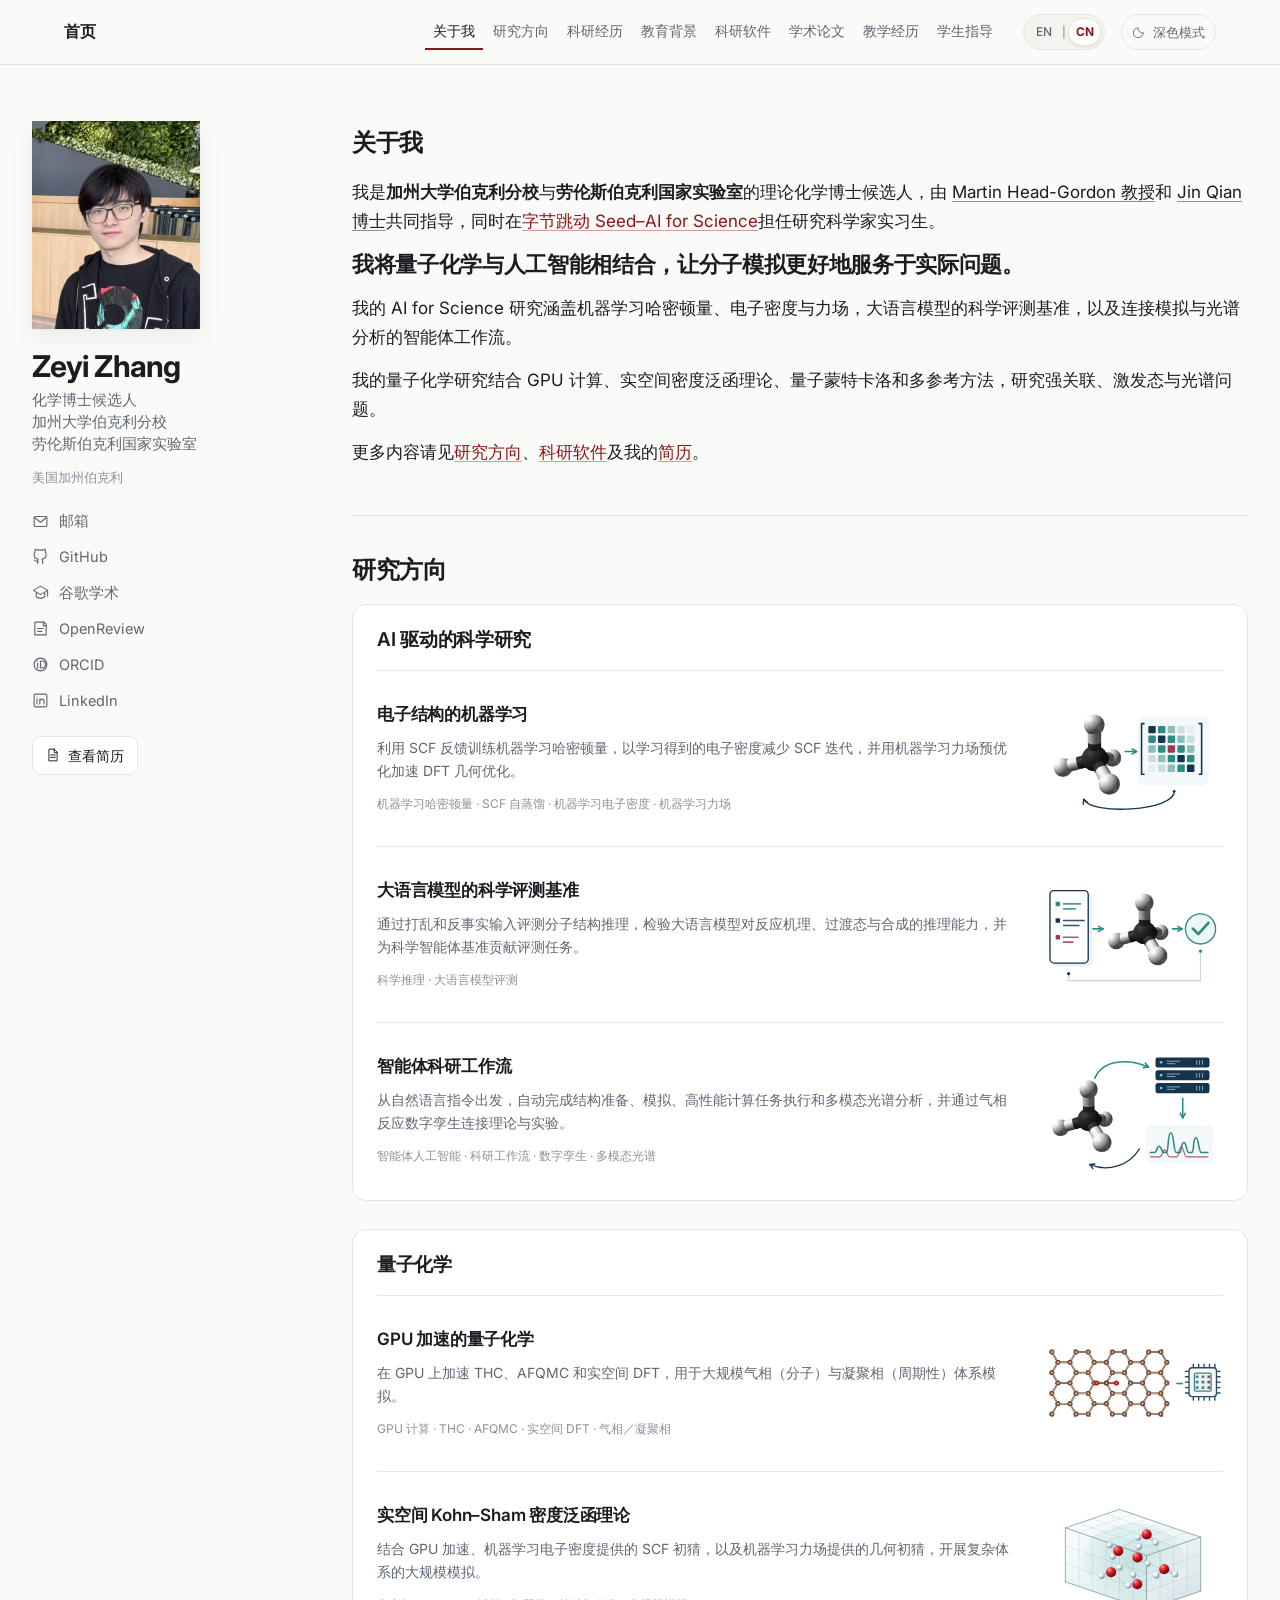
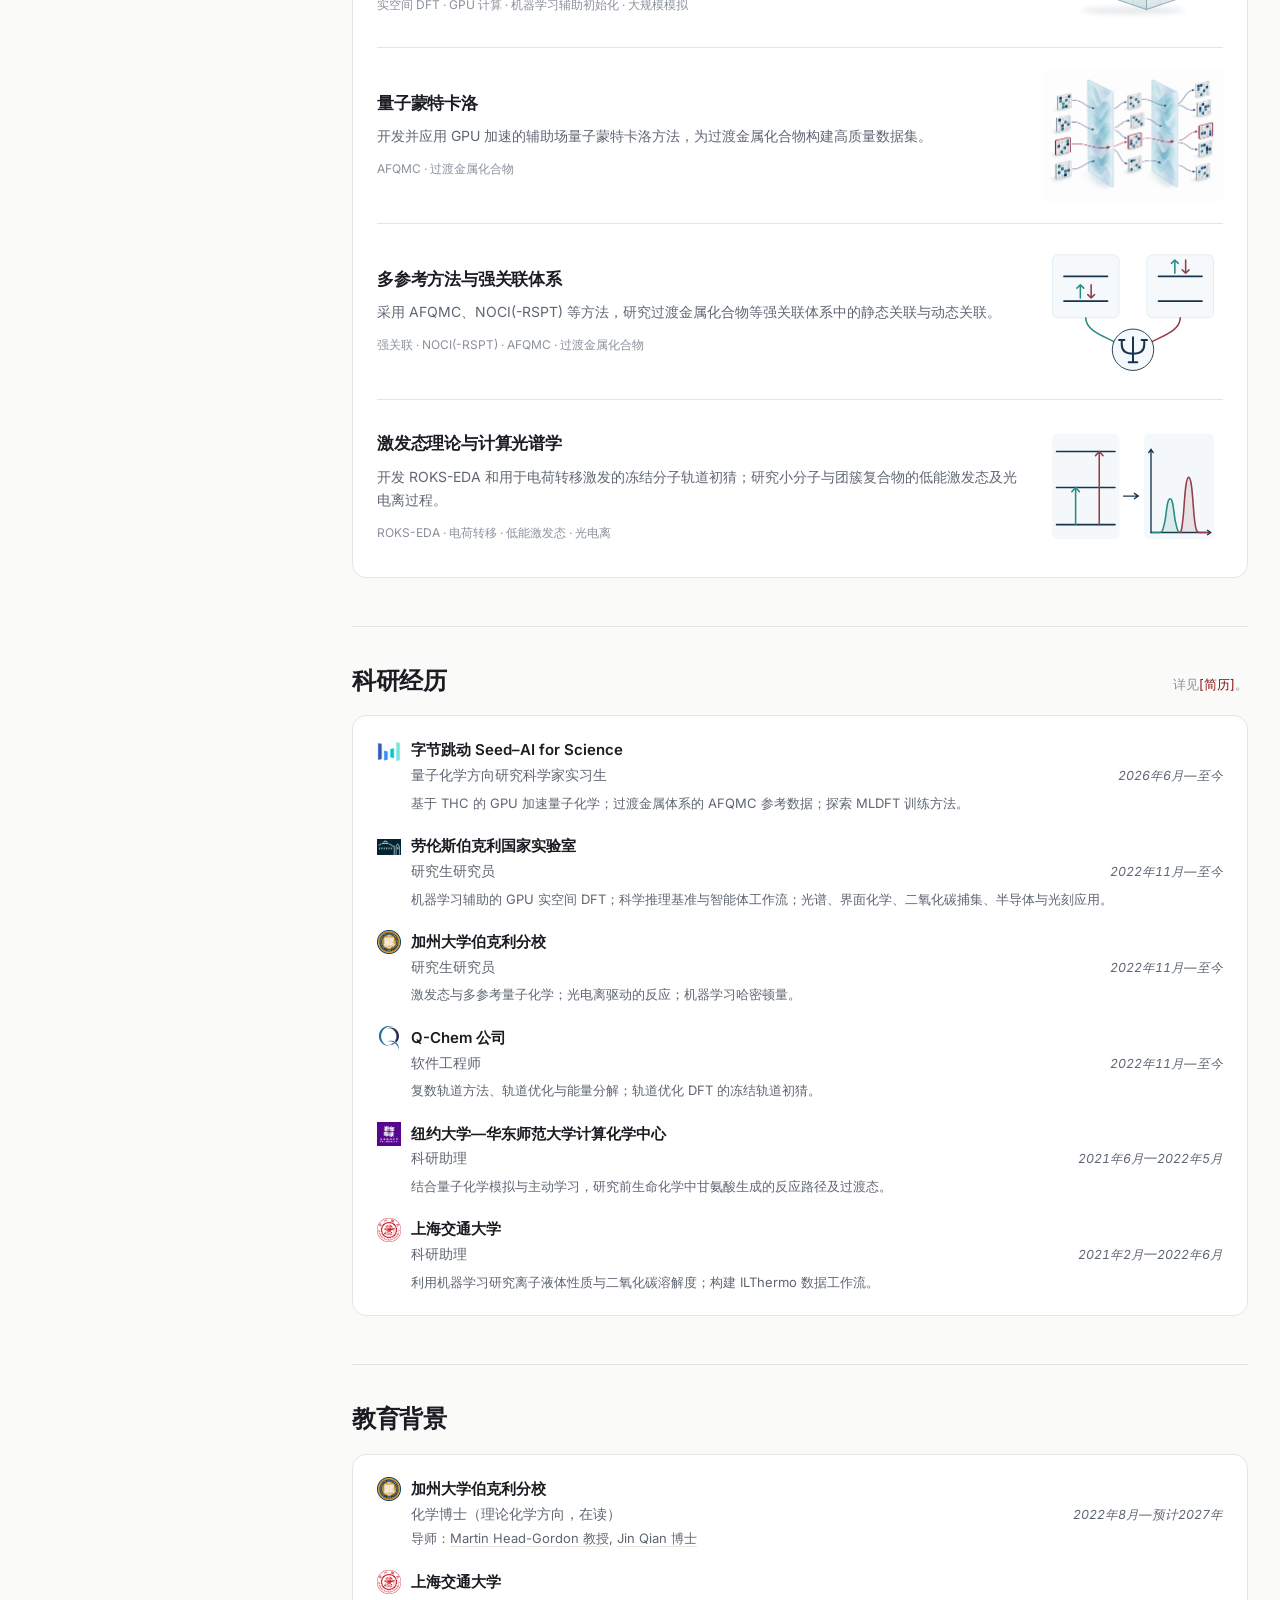
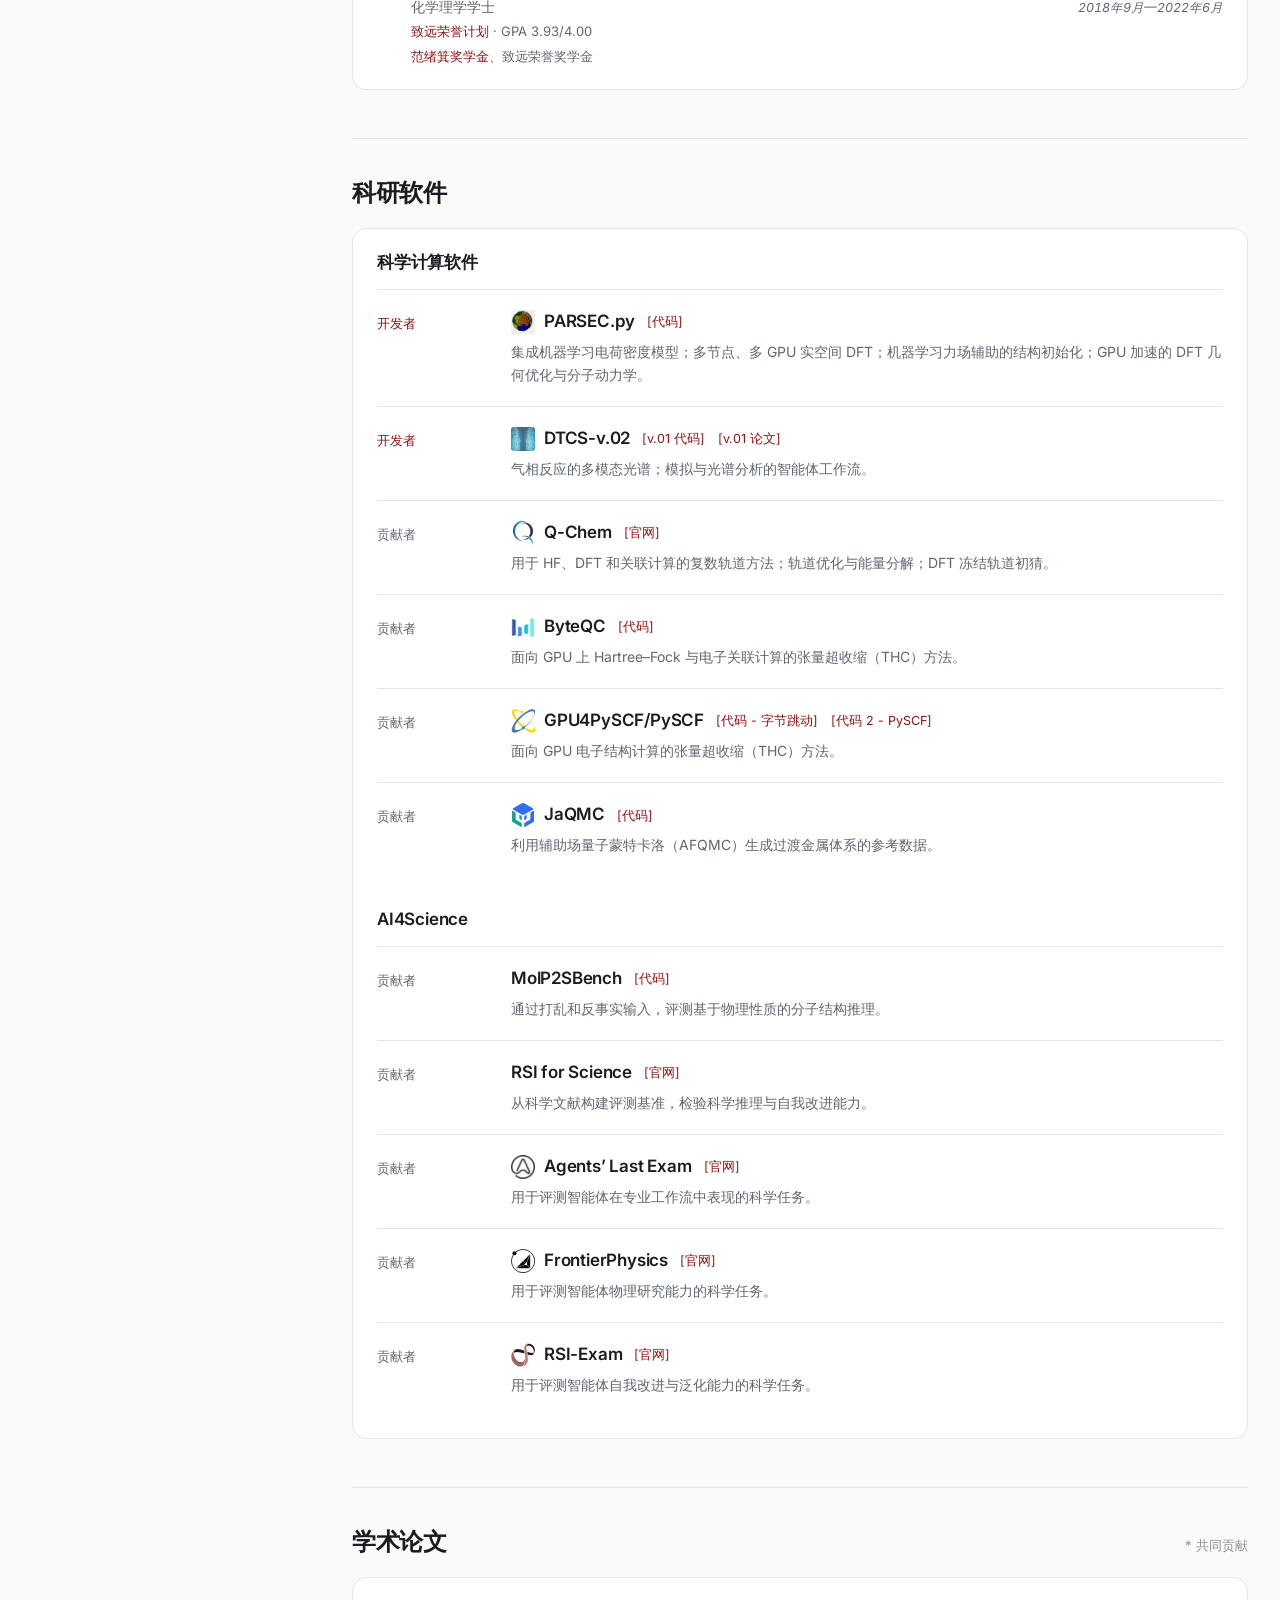
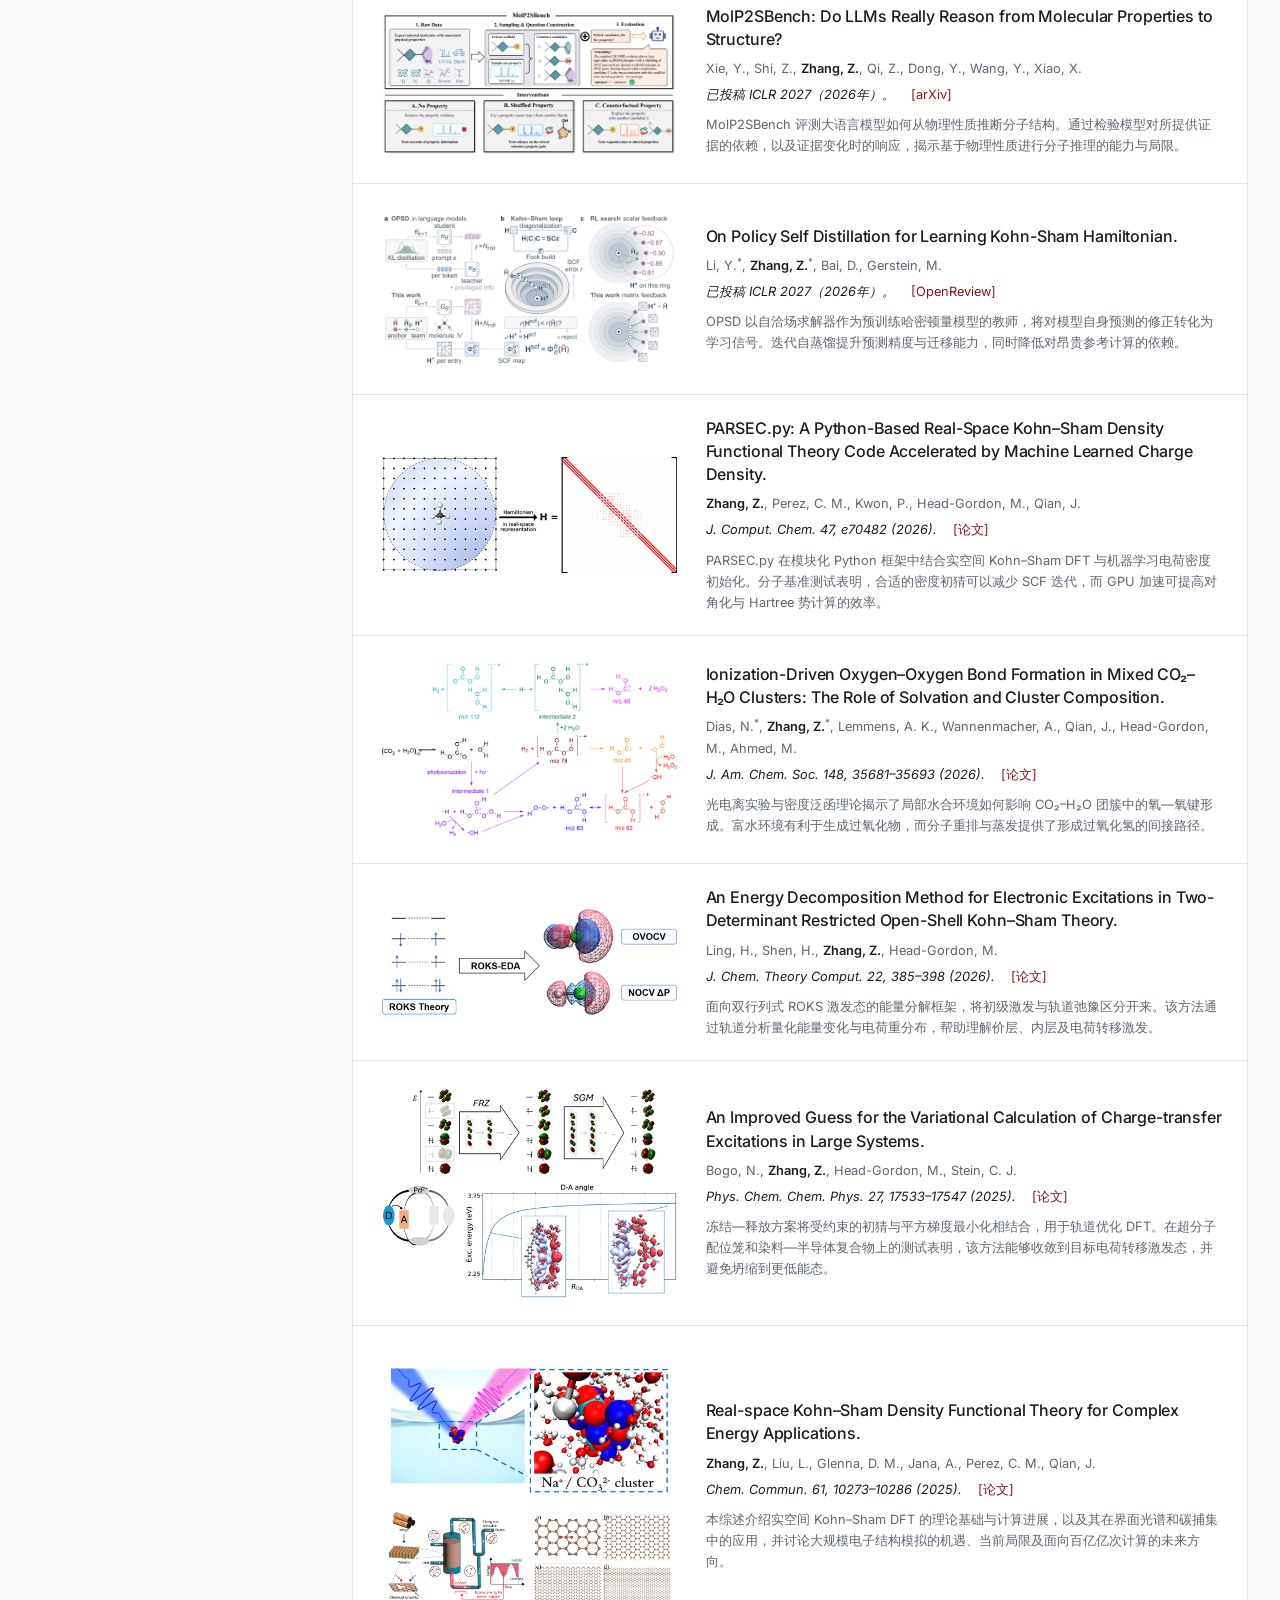
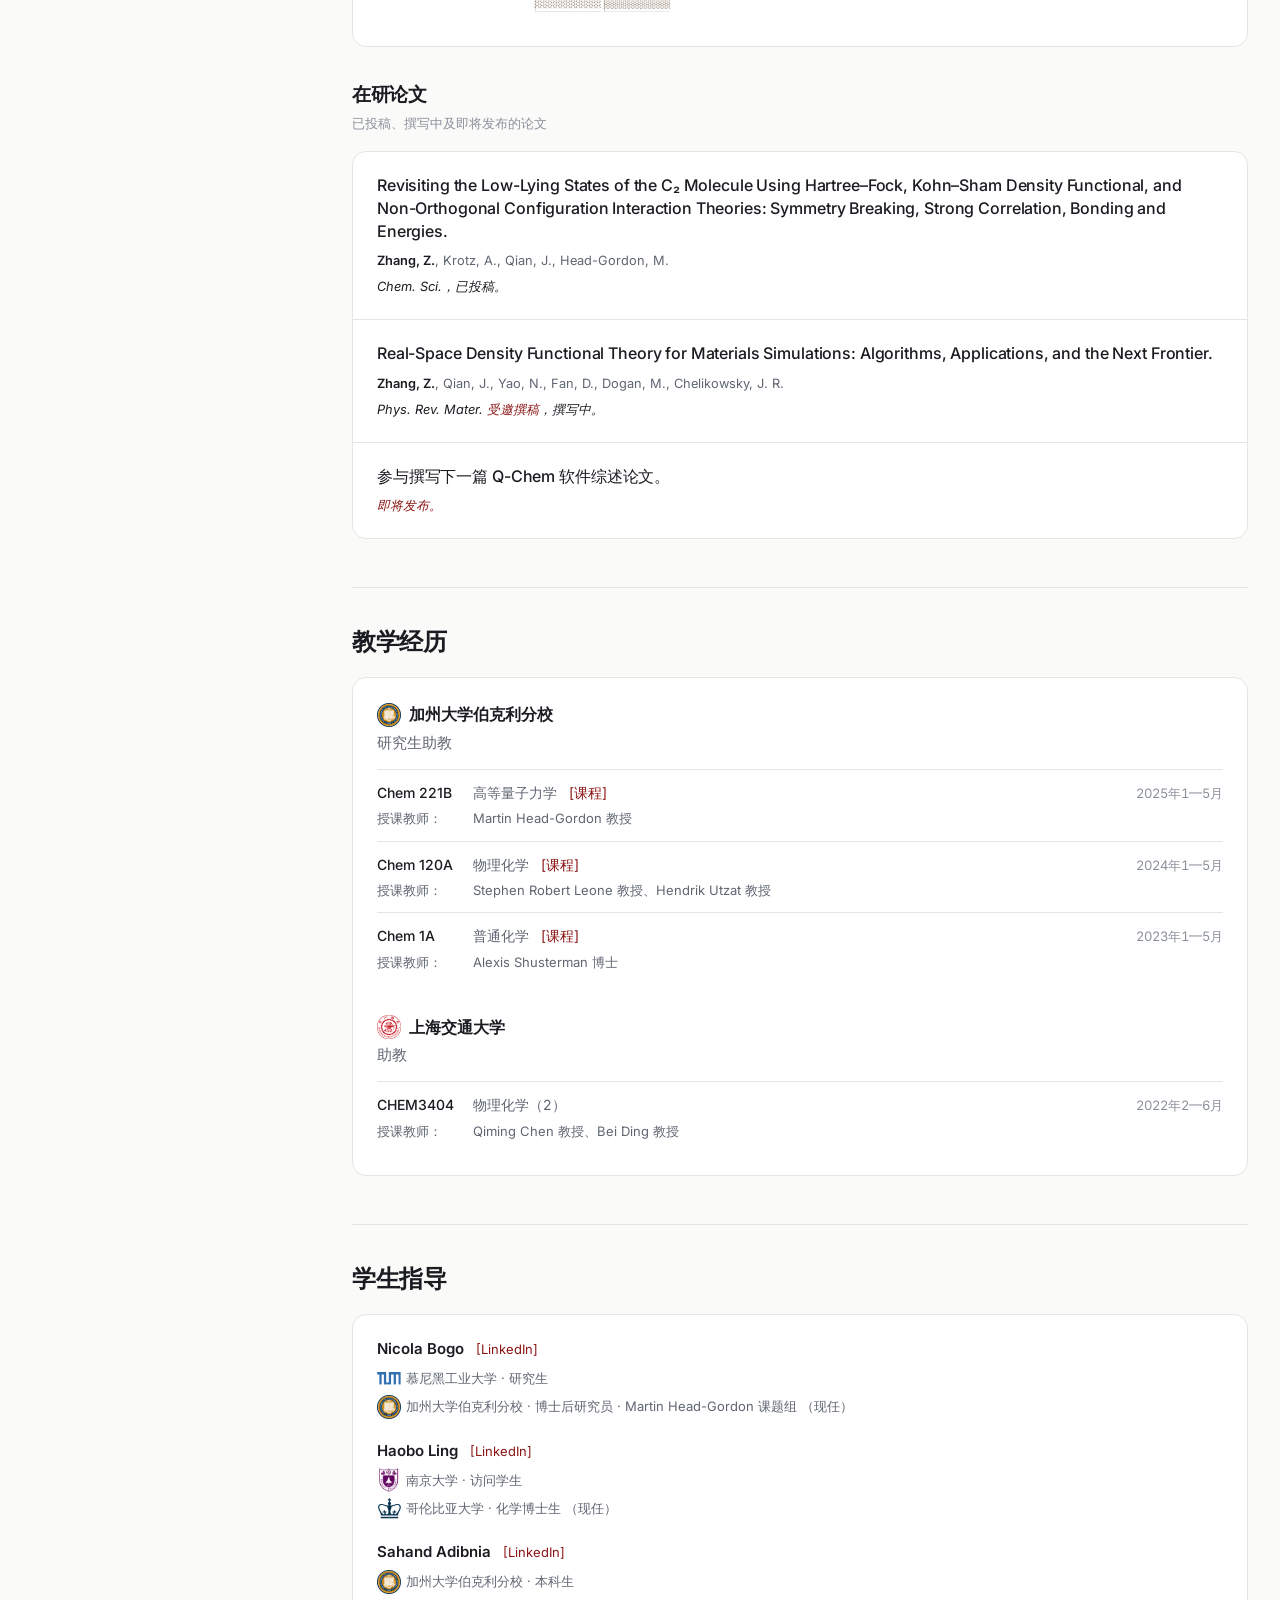
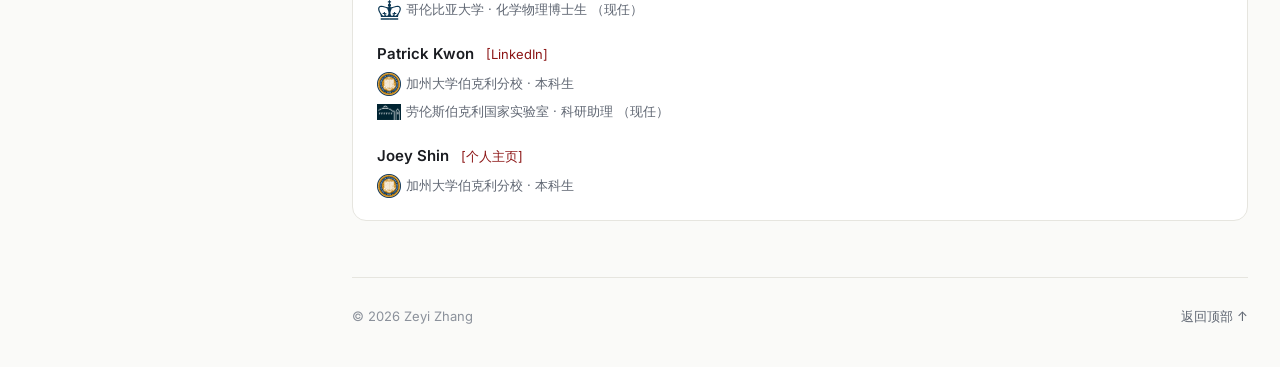
==== commit 253a58fb: "Show EN | CN language switch with active sliding indicator" ====
--- a/docs/zh/index.html
+++ b/docs/zh/index.html
@@ -13,7 +13,7 @@
 <link rel="preconnect" href="https://fonts.googleapis.com"><link rel="preconnect" href="https://fonts.gstatic.com" crossorigin>
 <link href="https://fonts.googleapis.com/css2?family=Inter:wght@400;500;600;700&amp;display=swap" rel="stylesheet">
 <script>try{const t=localStorage.getItem('zeyi-theme');document.documentElement.dataset.theme=t==='dark'?'dark':'light';}catch(e){}</script>
-<link rel="stylesheet" href="../assets/style.css?v=fb45d621c2f5"><script src="../assets/site.js?v=a9f65f57671b" defer></script>
-</head><body><a class="skip-link" href="#main">跳转到正文</a><header class="topbar"><div class="topbar__inner"><a href="#about" class="topbar__name">首页</a><nav class="toc" aria-label="章节导航"><ol class="toc__list"><li><a href="#about" class="is-active">关于我</a></li><li><a href="#research">研究方向</a></li><li><a href="#experience">科研经历</a></li><li><a href="#education">教育背景</a></li><li><a href="#software">科研软件</a></li><li><a href="#publications">学术论文</a></li><li><a href="#teaching">教学经历</a></li><li><a href="#mentorship">学生指导</a></li></ol></nav><a class="language-switch" href="../" data-language-target="../" hreflang="en" lang="en" title="Switch to English" aria-label="Switch to English">EN</a><button class="theme-toggle" type="button" aria-pressed="false" aria-label="切换为深色模式" hidden><svg viewbox="0 0 24 24" fill="none" stroke="currentColor" stroke-width="1.6" stroke-linecap="round" stroke-linejoin="round" aria-hidden="true"><path d="M20.5 13a8.7 8.7 0 0 1-9.5-9.5A9 9 0 1 0 20.5 13Z"/></svg><span>深色模式</span></button></div></header><div class="shell"><aside class="side" aria-label="个人资料与联系方式">
+<link rel="stylesheet" href="../assets/style.css?v=06479aba1e3e"><script src="../assets/site.js?v=f6a304ff4fd2" defer></script>
+</head><body><a class="skip-link" href="#main">跳转到正文</a><header class="topbar"><div class="topbar__inner"><a href="#about" class="topbar__name">首页</a><nav class="toc" aria-label="章节导航"><ol class="toc__list"><li><a href="#about" class="is-active">关于我</a></li><li><a href="#research">研究方向</a></li><li><a href="#experience">科研经历</a></li><li><a href="#education">教育背景</a></li><li><a href="#software">科研软件</a></li><li><a href="#publications">学术论文</a></li><li><a href="#teaching">教学经历</a></li><li><a href="#mentorship">学生指导</a></li></ol></nav><nav class="language-switch" data-language="zh" aria-label="语言"><a class="language-switch__option" href="../" data-language-target="../" data-language-option="en" hreflang="en" lang="en" aria-label="Switch to English">EN</a><span class="language-switch__divider" aria-hidden="true">|</span><a class="language-switch__option" href="./" data-language-target="./" data-language-option="zh" hreflang="zh-CN" lang="zh-CN" aria-label="中文（当前语言）" aria-current="page">CN</a></nav><button class="theme-toggle" type="button" aria-pressed="false" aria-label="切换为深色模式" hidden><svg viewbox="0 0 24 24" fill="none" stroke="currentColor" stroke-width="1.6" stroke-linecap="round" stroke-linejoin="round" aria-hidden="true"><path d="M20.5 13a8.7 8.7 0 0 1-9.5-9.5A9 9 0 1 0 20.5 13Z"/></svg><span>深色模式</span></button></div></header><div class="shell"><aside class="side" aria-label="个人资料与联系方式">
 <div class="profile"><img class="profile__avatar" src="../assets/portrait.jpg?v=42b3bbb7af89" alt="Zeyi Zhang" width="934" height="1156" fetchpriority="high" decoding="async"><div class="profile__identity"><h1 class="profile__name">Zeyi Zhang</h1><p class="profile__tagline">化学博士候选人<br>加州大学伯克利分校<br>劳伦斯伯克利国家实验室</p></div></div>
 <p class="profile__location">美国加州伯克利</p><ul class="links" aria-label="联系方式与学术主页"><li><a href="mailto:zhentan007@berkeley.edu"><svg viewbox="0 0 24 24" fill="none" stroke="currentColor" stroke-width="1.6" stroke-linecap="round" stroke-linejoin="round" aria-hidden="true"><rect x="3" y="5" width="18" height="14" rx="2"/><path d="m3 6 9 7 9-7"/></svg>邮箱</a></li><li><a href="https://github.com/zeyizhang-berkeley" target="_blank" rel="noopener noreferrer"><svg viewbox="0 0 24 24" fill="none" stroke="currentColor" stroke-width="1.6" stroke-linecap="round" stroke-linejoin="round" aria-hidden="true"><path d="M9 19c-4 1-4-2-6-2m12 5v-4c0-1-.3-2-1-2.5 3-.3 6-1.5 6-6.5 0-1.5-.5-2.5-1.5-3.5.5-1 .5-2.5 0-3.5-2-.5-3.5 1-4 1-2-.5-4-.5-6 0-.5 0-2-1.5-4-1-.5 1-.5 2.5 0 3.5C3.5 6.5 3 7.5 3 9c0 5 3 6.2 6 6.5-.7.5-1 1.5-1 2.5v4"/></svg>GitHub</a></li><li><a href="https://scholar.google.com/citations?user=-k2Zl3sAAAAJ" target="_blank" rel="noopener noreferrer"><svg viewbox="0 0 24 24" fill="none" stroke="currentColor" stroke-width="1.6" stroke-linecap="round" stroke-linejoin="round" aria-hidden="true"><path d="m2 9 10-6 10 6-10 6-10-6Z"/><path d="M6 12v6c4 3 8 3 12 0v-6M22 9v8"/></svg>谷歌学术</a></li><li><a href="https://openreview.net/profile?id=~Zeyi_Zhang3" target="_blank" rel="noopener noreferrer"><svg viewbox="0 0 24 24" fill="none" stroke="currentColor" stroke-width="1.6" stroke-linecap="round" stroke-linejoin="round" aria-hidden="true"><path d="M4 3h13l3 3v15H4V3Z"/><path d="M16 3v5h4M8 12h8M8 16h6"/></svg>OpenReview</a></li><li><a href="https://orcid.org/0009-0006-7067-1469" target="_blank" rel="noopener noreferrer"><svg viewbox="0 0 24 24" fill="none" stroke="currentColor" stroke-width="1.6" stroke-linecap="round" stroke-linejoin="round" aria-hidden="true"><circle cx="12" cy="12" r="9"/><path d="M8 10v7m0-10v.1M12 7h2a5 5 0 0 1 0 10h-2V7Z"/></svg>ORCID</a></li><li><a href="https://www.linkedin.com/in/zeyi-zhang-a92929247/" target="_blank" rel="noopener noreferrer"><svg viewbox="0 0 24 24" fill="none" stroke="currentColor" stroke-width="1.6" stroke-linecap="round" stroke-linejoin="round" aria-hidden="true"><rect x="3" y="3" width="18" height="18" rx="2"/><path d="M7 10v7m0-10v.1M11 17v-7m0 3a3 3 0 0 1 6 0v4"/></svg>LinkedIn</a></li></ul><a href="../assets/Zeyi_Zhang_CV_zh.pdf" class="cv-link" target="_blank" rel="noopener noreferrer"><svg viewbox="0 0 24 24" fill="none" stroke="currentColor" stroke-width="1.6" stroke-linecap="round" stroke-linejoin="round" aria-hidden="true"><path d="M14 2H5v20h14V7l-5-5Z"/><path d="M14 2v6h5M8 12h8M8 16h8"/></svg>查看简历</a></aside><main class="main" id="main"><section class="section intro" id="about" aria-labelledby="about-title"><div class="section__head"><h2 id="about-title">关于我</h2></div><p>我是<strong>加州大学伯克利分校</strong>与<strong>劳伦斯伯克利国家实验室</strong>的理论化学博士候选人，由 <a class="person" href="https://mhggroupberkeley.com/members/" target="_blank" rel="noopener noreferrer">Martin Head-Gordon 教授</a>和 <a class="person" href="https://qiangrouppage.lbl.gov/people" target="_blank" rel="noopener noreferrer">Jin Qian 博士</a>共同指导，同时在<a href="https://seed.bytedance.com/en/" target="_blank" rel="noopener noreferrer">字节跳动 Seed–AI for Science</a>担任研究科学家实习生。</p><p class="intro__lead">我将量子化学与人工智能相结合，让分子模拟更好地服务于实际问题。</p><p>我的 AI for Science 研究涵盖机器学习哈密顿量、电子密度与力场，大语言模型的科学评测基准，以及连接模拟与光谱分析的智能体工作流。</p><p>我的量子化学研究结合 GPU 计算、实空间密度泛函理论、量子蒙特卡洛和多参考方法，研究强关联、激发态与光谱问题。</p><p>更多内容请见<a href="#research">研究方向</a>、<a href="#software">科研软件</a>及我的<a href="../assets/Zeyi_Zhang_CV_zh.pdf" target="_blank" rel="noopener noreferrer">简历</a>。</p></section><section class="section " id="research" aria-labelledby="research-title"><div class="section__head"><h2 id="research-title">研究方向</h2></div><div class="research-group section-panel" aria-labelledby="ai-for-science-title"><h3 id="ai-for-science-title">AI 驱动的科学研究</h3><div class="projects"><article class="project project--with-figure" id="machine-learning"><figure class="project__figure"><img src="../assets/research/machine-learning-sourced.svg" alt="经来源核验的甲烷模型连接对称哈密顿矩阵与迭代反馈回路。" width="800" height="600" loading="lazy" decoding="async"></figure><div class="project__body"><h4>电子结构的机器学习</h4><p>利用 SCF 反馈训练机器学习哈密顿量，以学习得到的电子密度减少 SCF 迭代，并用机器学习力场预优化加速 DFT 几何优化。</p><p class="project__keywords">机器学习哈密顿量 · SCF 自蒸馏 · 机器学习电子密度 · 机器学习力场</p></div></article><article class="project project--with-figure" id="scientific-benchmarks"><figure class="project__figure"><img src="../assets/research/scientific-benchmarks-sourced.svg" alt="科学证据卡片、经来源核验的甲烷模型与评测清单共同表示分子推理基准。" width="800" height="600" loading="lazy" decoding="async"></figure><div class="project__body"><h4>大语言模型的科学评测基准</h4><p>通过打乱和反事实输入评测分子结构推理，检验大语言模型对反应机理、过渡态与合成的推理能力，并为科学智能体基准贡献评测任务。</p><p class="project__keywords">科学推理 · 大语言模型评测</p></div></article><article class="project project--with-figure" id="spectroscopy"><figure class="project__figure"><img src="../assets/research/spectroscopy-sourced.svg" alt="经来源核验的甲烷模型、计算资源与示意光谱组成自动化科研工作流。" width="800" height="600" loading="lazy" decoding="async"></figure><div class="project__body"><h4>智能体科研工作流</h4><p>从自然语言指令出发，自动完成结构准备、模拟、高性能计算任务执行和多模态光谱分析，并通过气相反应数字孪生连接理论与实验。</p><p class="project__keywords">智能体人工智能 · 科研工作流 · 数字孪生 · 多模态光谱</p></div></article></div></div><div class="research-group section-panel" aria-labelledby="quantum-chemistry-title"><h3 id="quantum-chemistry-title">量子化学</h3><div class="projects"><article class="project project--with-figure" id="quantum-simulation"><figure class="project__figure"><img src="../assets/research/quantum-simulation-unlabeled-v2.svg" alt="已发表的石墨烯表面二氧化碳模型与 GPU 示意图，原面板编号已移除。" width="800" height="600" loading="lazy" decoding="async"></figure><div class="project__body"><h4>GPU 加速的量子化学</h4><p>在 GPU 上加速 THC、AFQMC 和实空间 DFT，用于大规模气相（分子）与凝聚相（周期性）体系模拟。</p><p class="project__keywords">GPU 计算 · THC · AFQMC · 实空间 DFT · 气相／凝聚相</p></div></article><article class="project project--with-figure" id="real-space-dft"><figure class="project__figure"><img src="../assets/research/real-space-dft-water-cluster-v6.svg" alt="宽矩形实空间网格中的六水分子团簇，白色小球表示氢原子，虚线表示分子间氢键。" width="800" height="600" loading="lazy" decoding="async"></figure><div class="project__body"><h4>实空间 Kohn–Sham 密度泛函理论</h4><p>结合 GPU 加速、机器学习电子密度提供的 SCF 初猜，以及机器学习力场提供的几何初猜，开展复杂体系的大规模模拟。</p><p class="project__keywords">实空间 DFT · GPU 计算 · 机器学习辅助初始化 · 大规模模拟</p></div></article><article class="project project--with-figure" id="quantum-monte-carlo-research"><figure class="project__figure"><img src="../assets/research/quantum-monte-carlo-research-v1.png" alt="量子蒙特卡洛概念图：电子态采样行者在抽样辅助场中传播。" width="1448" height="1086" loading="lazy" decoding="async"></figure><div class="project__body"><h4>量子蒙特卡洛</h4><p>开发并应用 GPU 加速的辅助场量子蒙特卡洛方法，为过渡金属化合物构建高质量数据集。</p><p class="project__keywords">AFQMC · 过渡金属化合物</p></div></article><article class="project project--with-figure" id="strong-correlation"><figure class="project__figure"><img src="../assets/research/strong-correlation-schematic.svg" alt="两个具有相反自旋电子对的电子构型共同组成多构型波函数。" width="800" height="600" loading="lazy" decoding="async"></figure><div class="project__body"><h4>多参考方法与强关联体系</h4><p>采用 AFQMC、NOCI(-RSPT) 等方法，研究过渡金属化合物等强关联体系中的静态关联与动态关联。</p><p class="project__keywords">强关联 · NOCI(-RSPT) · AFQMC · 过渡金属化合物</p></div></article><article class="project project--with-figure" id="excited-states"><figure class="project__figure"><img src="../assets/research/excited-states-original-v2.svg" alt="从基态出发的两种电子跃迁对应两个示意吸收峰，光子能量向右递增。" width="800" height="600" loading="lazy" decoding="async"></figure><div class="project__body"><h4>激发态理论与计算光谱学</h4><p>开发 ROKS-EDA 和用于电荷转移激发的冻结分子轨道初猜；研究小分子与团簇复合物的低能激发态及光电离过程。</p><p class="project__keywords">ROKS-EDA · 电荷转移 · 低能激发态 · 光电离</p></div></article></div></div></section><section class="section " id="experience" aria-labelledby="experience-title"><div class="section__head"><h2 id="experience-title">科研经历</h2><p class="section__note">详见<a href="../assets/Zeyi_Zhang_CV_zh.pdf" target="_blank" rel="noopener noreferrer">[简历]</a>。</p></div><div class="section-panel"><ol class="affiliations"><li class="affiliation" id="bytedance"><div class="affiliation__logo"><img src="../assets/institutions/bytedance.png" alt="" width="24" height="24" loading="lazy" decoding="async"></div><div class="affiliation__body"><h3><a href="https://seed.bytedance.com/en/" target="_blank" rel="noopener noreferrer">字节跳动 Seed–AI for Science</a></h3><div class="affiliation__role-date"><p class="exp__role">量子化学方向研究科学家实习生</p><p class="exp__date">2026年6月—至今</p></div><p class="exp__summary">基于 THC 的 GPU 加速量子化学；过渡金属体系的 AFQMC 参考数据；探索 MLDFT 训练方法。</p></div></li><li class="affiliation" id="lbnl"><div class="affiliation__logo"><img src="../assets/institutions/berkeley-lab.png" alt="" width="24" height="24" loading="lazy" decoding="async"></div><div class="affiliation__body"><h3>劳伦斯伯克利国家实验室</h3><div class="affiliation__role-date"><p class="exp__role">研究生研究员</p><p class="exp__date">2022年11月—至今</p></div><p class="exp__summary">机器学习辅助的 GPU 实空间 DFT；科学推理基准与智能体工作流；光谱、界面化学、二氧化碳捕集、半导体与光刻应用。</p></div></li><li class="affiliation" id="berkeley"><div class="affiliation__logo"><img src="../assets/institutions/berkeley.png" alt="" width="24" height="24" loading="lazy" decoding="async"></div><div class="affiliation__body"><h3>加州大学伯克利分校</h3><div class="affiliation__role-date"><p class="exp__role">研究生研究员</p><p class="exp__date">2022年11月—至今</p></div><p class="exp__summary">激发态与多参考量子化学；光电离驱动的反应；机器学习哈密顿量。</p></div></li><li class="affiliation" id="qchem"><div class="affiliation__logo"><img src="../assets/institutions/qchem.png" alt="" width="24" height="24" loading="lazy" decoding="async"></div><div class="affiliation__body"><h3><a href="https://www.q-chem.com/" target="_blank" rel="noopener noreferrer">Q-Chem 公司</a></h3><div class="affiliation__role-date"><p class="exp__role">软件工程师</p><p class="exp__date">2022年11月—至今</p></div><p class="exp__summary">复数轨道方法、轨道优化与能量分解；轨道优化 DFT 的冻结轨道初猜。</p></div></li><li class="affiliation" id="nyu-ecnu"><div class="affiliation__logo"><img src="../assets/institutions/nyu-shanghai.png" alt="" width="24" height="24" loading="lazy" decoding="async"></div><div class="affiliation__body"><h3><a href="https://research.shanghai.nyu.edu/chemistry" target="_blank" rel="noopener noreferrer">纽约大学—华东师范大学计算化学中心</a></h3><div class="affiliation__role-date"><p class="exp__role">科研助理</p><p class="exp__date">2021年6月—2022年5月</p></div><p class="exp__summary">结合量子化学模拟与主动学习，研究前生命化学中甘氨酸生成的反应路径及过渡态。</p></div></li><li class="affiliation" id="sjtu"><div class="affiliation__logo"><img src="../assets/institutions/sjtu.png" alt="" width="24" height="24" loading="lazy" decoding="async"></div><div class="affiliation__body"><h3>上海交通大学</h3><div class="affiliation__role-date"><p class="exp__role">科研助理</p><p class="exp__date">2021年2月—2022年6月</p></div><p class="exp__summary">利用机器学习研究离子液体性质与二氧化碳溶解度；构建 ILThermo 数据工作流。</p></div></li></ol></div></section><section class="section " id="education" aria-labelledby="education-title"><div class="section__head"><h2 id="education-title">教育背景</h2></div><div class="section-panel"><ol class="affiliations"><li class="affiliation"><div class="affiliation__logo"><img src="../assets/institutions/berkeley.png" alt="" width="24" height="24" loading="lazy" decoding="async"></div><div class="affiliation__body"><h3>加州大学伯克利分校</h3><div class="affiliation__role-date"><p class="exp__role">化学博士（理论化学方向，在读）</p><p class="exp__date">2022年8月—预计2027年</p></div><p class="exp__meta">导师：<a href="https://mhggroupberkeley.com/members/" class="person" target="_blank" rel="noopener noreferrer">Martin Head-Gordon 教授</a>, <a href="https://qiangrouppage.lbl.gov/people" class="person" target="_blank" rel="noopener noreferrer">Jin Qian 博士</a></p></div></li><li class="affiliation"><div class="affiliation__logo"><img src="../assets/institutions/sjtu.png" alt="" width="24" height="24" loading="lazy" decoding="async"></div><div class="affiliation__body"><h3>上海交通大学</h3><div class="affiliation__role-date"><p class="exp__role">化学理学学士</p><p class="exp__date">2018年9月—2022年6月</p></div><p class="exp__meta"><a href="https://en.zhiyuan.sjtu.edu.cn/" target="_blank" rel="noopener noreferrer">致远荣誉计划</a> · GPA 3.93/4.00</p><p class="exp__meta"><a href="http://fanhsuchischolars.org.cn/" target="_blank" rel="noopener noreferrer">范绪箕奖学金</a>、致远荣誉奖学金</p></div></li></ol></div></section><section class="section " id="software" aria-labelledby="software-title"><div class="section__head"><h2 id="software-title">科研软件</h2></div><div class="section-panel"><div class="software-group" id="scientific-packages"><h3>科学计算软件</h3><ol class="software-list"><li class="software__item" id="parsec-software"><p class="software__role software__role--developer">开发者</p><div class="software__body"><h4><span class="software__name"><span class="brand-logo brand-logo--parsec" aria-hidden="true"><img src="../assets/logos/parsec.png" alt="" loading="lazy" decoding="async"></span>PARSEC.py</span> <span class="software__resources"><a href="https://github.com/QianGroupPage/PARSEC.py" target="_blank" rel="noopener noreferrer">[代码]</a></span></h4><p class="software__description">集成机器学习电荷密度模型；多节点、多 GPU 实空间 DFT；机器学习力场辅助的结构初始化；GPU 加速的 DFT 几何优化与分子动力学。</p></div></li><li class="software__item" id="digital-twin"><p class="software__role software__role--developer">开发者</p><div class="software__body"><h4><span class="software__name"><span class="brand-logo brand-logo--dtcs" aria-hidden="true"><img src="../assets/logos/dtcs.png" alt="" loading="lazy" decoding="async"></span>DTCS-v.02</span> <span class="software__resources"><a href="https://github.com/QianGroupPage/DTCS-v.01" target="_blank" rel="noopener noreferrer">[v.01 代码]</a> <a href="https://www.nature.com/articles/s43588-025-00857-y" target="_blank" rel="noopener noreferrer">[v.01 论文]</a></span></h4><p class="software__description">气相反应的多模态光谱；模拟与光谱分析的智能体工作流。</p></div></li><li class="software__item" id="qchem-software"><p class="software__role">贡献者</p><div class="software__body"><h4><span class="software__name"><span class="brand-logo" aria-hidden="true"><img src="../assets/institutions/qchem.png" alt="" loading="lazy" decoding="async"></span>Q-Chem</span> <span class="software__resources"><a href="https://www.q-chem.com/" target="_blank" rel="noopener noreferrer">[官网]</a></span></h4><p class="software__description">用于 HF、DFT 和关联计算的复数轨道方法；轨道优化与能量分解；DFT 冻结轨道初猜。</p></div></li><li class="software__item" id="gpu-quantum-chemistry"><p class="software__role">贡献者</p><div class="software__body"><h4><span class="software__name"><span class="brand-logo" aria-hidden="true"><img src="../assets/institutions/bytedance.png" alt="" loading="lazy" decoding="async"></span>ByteQC</span> <span class="software__resources"><a href="https://github.com/bytedance/byteqc" target="_blank" rel="noopener noreferrer">[代码]</a></span></h4><p class="software__description">面向 GPU 上 Hartree–Fock 与电子关联计算的张量超收缩（THC）方法。</p></div></li><li class="software__item" id="gpu4pyscf-software"><p class="software__role">贡献者</p><div class="software__body"><h4><span class="software__name"><span class="brand-logo brand-logo--pyscf" aria-hidden="true"><img src="../assets/logos/pyscf.svg" alt="" loading="lazy" decoding="async"></span>GPU4PySCF/PySCF</span> <span class="software__resources"><a href="https://github.com/bytedance/gpu4pyscf" target="_blank" rel="noopener noreferrer">[代码 - 字节跳动]</a> <a href="https://github.com/pyscf/gpu4pyscf" target="_blank" rel="noopener noreferrer">[代码 2 - PySCF]</a></span></h4><p class="software__description">面向 GPU 电子结构计算的张量超收缩（THC）方法。</p></div></li><li class="software__item" id="quantum-monte-carlo"><p class="software__role">贡献者</p><div class="software__body"><h4><span class="software__name"><span class="brand-logo" aria-hidden="true"><img src="../assets/logos/jaqmc.svg" alt="" loading="lazy" decoding="async"></span>JaQMC</span> <span class="software__resources"><a href="https://github.com/bytedance/jaqmc" target="_blank" rel="noopener noreferrer">[代码]</a></span></h4><p class="software__description">利用辅助场量子蒙特卡洛（AFQMC）生成过渡金属体系的参考数据。</p></div></li></ol></div><div class="software-group" id="rsi-science"><h3>AI4Science</h3><ol class="software-list"><li class="software__item" id="molp2sbench-software"><p class="software__role">贡献者</p><div class="software__body"><h4><span class="software__name">MolP2SBench</span> <span class="software__resources"><a href="https://github.com/DUAL-Xiao/MolP2SBench" target="_blank" rel="noopener noreferrer">[代码]</a></span></h4><p class="software__description">通过打乱和反事实输入，评测基于物理性质的分子结构推理。</p></div></li><li class="software__item" id="rsi-for-science-software"><p class="software__role">贡献者</p><div class="software__body"><h4><span class="software__name">RSI for Science</span> <span class="software__resources"><a href="https://rsi4science.org/" target="_blank" rel="noopener noreferrer">[官网]</a></span></h4><p class="software__description">从科学文献构建评测基准，检验科学推理与自我改进能力。</p></div></li><li class="software__item" id="agents-last-exam-software"><p class="software__role">贡献者</p><div class="software__body"><h4><span class="software__name"><span class="brand-logo" aria-hidden="true"><img src="../assets/logos/agents-last-exam-logo.png" alt="" loading="lazy" decoding="async"></span>Agents’ Last Exam</span> <span class="software__resources"><a href="https://agents-last-exam.org/" target="_blank" rel="noopener noreferrer">[官网]</a></span></h4><p class="software__description">用于评测智能体在专业工作流中表现的科学任务。</p></div></li><li class="software__item" id="frontierphysics-software"><p class="software__role">贡献者</p><div class="software__body"><h4><span class="software__name"><span class="brand-logo" aria-hidden="true"><img src="../assets/logos/frontierphysics-icon.svg" alt="" loading="lazy" decoding="async"></span>FrontierPhysics</span> <span class="software__resources"><a href="https://www.benchflow.ai/frontierphysics" target="_blank" rel="noopener noreferrer">[官网]</a></span></h4><p class="software__description">用于评测智能体物理研究能力的科学任务。</p></div></li><li class="software__item" id="rsi-exam-software"><p class="software__role">贡献者</p><div class="software__body"><h4><span class="software__name"><span class="brand-logo" aria-hidden="true"><img src="../assets/logos/rsi-exam-logo.png" alt="" loading="lazy" decoding="async"></span>RSI-Exam</span> <span class="software__resources"><a href="https://rsi-exam.ai/index.html" target="_blank" rel="noopener noreferrer">[官网]</a></span></h4><p class="software__description">用于评测智能体自我改进与泛化能力的科学任务。</p></div></li></ol></div></div></section><section class="section " id="publications" aria-labelledby="publications-title"><div class="section__head"><h2 id="publications-title">学术论文</h2><p class="section__note">* 共同贡献</p></div><div class="pubs"><article class="pub pub--with-figure" id="paper-1" aria-label="论文 1"><figure class="pub__figure"><button class="pub__figure-link" type="button" data-figure-src="../assets/papers/molp2s-figure1-vector.svg?v=fef65d4d7ade" aria-haspopup="dialog" aria-controls="figure-lightbox" title="放大图片" aria-label="放大论文配图：MolP2SBench: Do LLMs Really Reason from Molecular Properties to Structure?"><img src="../assets/papers/molp2s-figure1.png" alt="MolP2SBench 的分子结构推理流程及物理性质干预。" width="1244" height="638" loading="lazy" decoding="async"></button></figure><div class="pub__body"><h3>MolP2SBench: Do LLMs Really Reason from Molecular Properties to Structure?</h3><p class="pub__authors">Xie, Y., Shi, Z., <strong>Zhang, Z.</strong>, Qi, Z., Dong, Y., Wang, Y., Xiao, X.</p><p class="pub__citation">已投稿 ICLR 2027（2026年）。 <span class="pub__resources"><a href="https://arxiv.org/html/2610.12522v1" target="_blank" rel="noopener noreferrer">[arXiv]</a></span></p><p class="pub__summary">MolP2SBench 评测大语言模型如何从物理性质推断分子结构。通过检验模型对所提供证据的依赖，以及证据变化时的响应，揭示基于物理性质进行分子推理的能力与局限。</p></div></article><article class="pub pub--with-figure" id="paper-2" aria-label="论文 2"><figure class="pub__figure"><button class="pub__figure-link" type="button" data-figure-src="../assets/papers/opsd-figure1-vector.svg?v=9e684137e18c" aria-haspopup="dialog" aria-controls="figure-lightbox" title="放大图片" aria-label="放大论文配图：On Policy Self Distillation for Learning Kohn-Sham Hamiltonian."><img src="../assets/papers/opsd-figure1.png" alt="OPSD 利用密集的 SCF 修正学习哈密顿量。" width="1400" height="740" loading="lazy" decoding="async"></button></figure><div class="pub__body"><h3>On Policy Self Distillation for Learning Kohn-Sham Hamiltonian.</h3><p class="pub__authors">Li, Y.<sup>*</sup>, <strong>Zhang, Z.</strong><sup>*</sup>, Bai, D., Gerstein, M.</p><p class="pub__citation">已投稿 ICLR 2027（2026年）。 <span class="pub__resources"><a href="https://openreview.net/forum?id=l3ZCZaRFKC" target="_blank" rel="noopener noreferrer">[OpenReview]</a></span></p><p class="pub__summary">OPSD 以自洽场求解器作为预训练哈密顿量模型的教师，将对模型自身预测的修正转化为学习信号。迭代自蒸馏提升预测精度与迁移能力，同时降低对昂贵参考计算的依赖。</p></div></article><article class="pub pub--with-figure" id="paper-3" aria-label="论文 3"><figure class="pub__figure"><button class="pub__figure-link" type="button" data-figure-src="../assets/papers/realspace-graphical-abstract-highres.png?v=37460c89ecfc" aria-haspopup="dialog" aria-controls="figure-lightbox" title="放大图片" aria-label="放大论文配图：PARSEC.py: A Python-Based Real-Space Kohn–Sham Density Functional Theory Code Accelerated by Machine Learned Charge Density."><img src="../assets/papers/realspace-graphical-abstract.png" alt="分子的实空间网格表示与 Kohn–Sham 哈密顿量的稀疏结构，来自实空间 KS-DFT 综述的图文摘要。" width="520" height="204" loading="lazy" decoding="async"></button></figure><div class="pub__body"><h3>PARSEC.py: A Python-Based Real-Space Kohn–Sham Density Functional Theory Code Accelerated by Machine Learned Charge Density.</h3><p class="pub__authors"><strong>Zhang, Z.</strong>, Perez, C. M., Kwon, P., Head-Gordon, M., Qian, J.</p><p class="pub__citation">J. Comput. Chem. 47, e70482 (2026). <span class="pub__resources"><a href="https://doi.org/10.1002/jcc.70482" target="_blank" rel="noopener noreferrer">[论文]</a></span></p><p class="pub__summary">PARSEC.py 在模块化 Python 框架中结合实空间 Kohn–Sham DFT 与机器学习电荷密度初始化。分子基准测试表明，合适的密度初猜可以减少 SCF 迭代，而 GPU 加速可提高对角化与 Hartree 势计算的效率。</p></div></article><article class="pub pub--with-figure" id="paper-4" aria-label="论文 4"><figure class="pub__figure"><button class="pub__figure-link" type="button" data-figure-src="../assets/papers/photoionization-figure1.png" aria-haspopup="dialog" aria-controls="figure-lightbox" title="放大图片" aria-label="放大论文配图：Ionization-Driven Oxygen–Oxygen Bond Formation in Mixed CO₂–H₂O Clusters: The Role of Solvation and Cluster Composition."><img src="../assets/papers/photoionization-figure1.png" alt="混合二氧化碳—水团簇光电离后的反应路径与离子产物，包括氧—氧键形成和过氧化氢产物。" width="1500" height="883" loading="lazy" decoding="async"></button></figure><div class="pub__body"><h3>Ionization-Driven Oxygen–Oxygen Bond Formation in Mixed CO₂–H₂O Clusters: The Role of Solvation and Cluster Composition.</h3><p class="pub__authors">Dias, N.<sup>*</sup>, <strong>Zhang, Z.</strong><sup>*</sup>, Lemmens, A. K., Wannenmacher, A., Qian, J., Head-Gordon, M., Ahmed, M.</p><p class="pub__citation">J. Am. Chem. Soc. 148, 35681–35693 (2026). <span class="pub__resources"><a href="https://doi.org/10.1021/jacs.6c07627" target="_blank" rel="noopener noreferrer">[论文]</a></span></p><p class="pub__summary">光电离实验与密度泛函理论揭示了局部水合环境如何影响 CO₂–H₂O 团簇中的氧—氧键形成。富水环境有利于生成过氧化物，而分子重排与蒸发提供了形成过氧化氢的间接路径。</p></div></article><article class="pub pub--with-figure" id="paper-5" aria-label="论文 5"><figure class="pub__figure"><button class="pub__figure-link" type="button" data-figure-src="../assets/papers/rokseda-graphical-abstract-highres.png?v=bd4d834c9885" aria-haspopup="dialog" aria-controls="figure-lightbox" title="放大图片" aria-label="放大论文配图：An Energy Decomposition Method for Electronic Excitations in Two-Determinant Restricted Open-Shell Kohn–Sham Theory."><img src="../assets/papers/rokseda-graphical-abstract.png" alt="ROKS-EDA 将轨道占据图与 OVOCV 轨道及 NOCV 密度差可视化相联系。" width="520" height="187" loading="lazy" decoding="async"></button></figure><div class="pub__body"><h3>An Energy Decomposition Method for Electronic Excitations in Two-Determinant Restricted Open-Shell Kohn–Sham Theory.</h3><p class="pub__authors">Ling, H., Shen, H., <strong>Zhang, Z.</strong>, Head-Gordon, M.</p><p class="pub__citation">J. Chem. Theory Comput. 22, 385–398 (2026). <span class="pub__resources"><a href="https://doi.org/10.1021/acs.jctc.5c01738" target="_blank" rel="noopener noreferrer">[论文]</a></span></p><p class="pub__summary">面向双行列式 ROKS 激发态的能量分解框架，将初级激发与轨道弛豫区分开来。该方法通过轨道分析量化能量变化与电荷重分布，帮助理解价层、内层及电荷转移激发。</p></div></article><article class="pub pub--with-figure" id="paper-6" aria-label="论文 6"><figure class="pub__figure"><button class="pub__figure-link" type="button" data-figure-src="../assets/papers/ctguess-graphical-abstract-highres.png?v=d90284c07ff8" aria-haspopup="dialog" aria-controls="figure-lightbox" title="放大图片" aria-label="放大论文配图：An Improved Guess for the Variational Calculation of Charge-transfer Excitations in Large Systems."><img src="../assets/papers/ctguess-graphical-abstract.png" alt="用于供体—受体笼中电荷转移激发的冻结—释放平方梯度最小化方法。" width="520" height="370" loading="lazy" decoding="async"></button></figure><div class="pub__body"><h3>An Improved Guess for the Variational Calculation of Charge-transfer Excitations in Large Systems.</h3><p class="pub__authors">Bogo, N., <strong>Zhang, Z.</strong>, Head-Gordon, M., Stein, C. J.</p><p class="pub__citation">Phys. Chem. Chem. Phys. 27, 17533–17547 (2025). <span class="pub__resources"><a href="https://doi.org/10.1039/D5CP01867F" target="_blank" rel="noopener noreferrer">[论文]</a></span></p><p class="pub__summary">冻结—释放方案将受约束的初猜与平方梯度最小化相结合，用于轨道优化 DFT。在超分子配位笼和染料—半导体复合物上的测试表明，该方法能够收敛到目标电荷转移激发态，并避免坍缩到更低能态。</p></div></article><article class="pub pub--with-figure" id="paper-7" aria-label="论文 7"><figure class="pub__figure"><button class="pub__figure-link" type="button" data-figure-src="../assets/papers/realspace-figures-6-8-9-highres.svg?v=62897f81b4b1" aria-haspopup="dialog" aria-controls="figure-lightbox" title="放大图片" aria-label="放大论文配图：Real-space Kohn–Sham Density Functional Theory for Complex Energy Applications."><img src="../assets/papers/realspace-figures-6-8-9.svg?v=a925f3fae68b" alt="图6、8、9：气—水界面的碳酸根、木质碳材料捕集二氧化碳，以及石墨烯表面的二氧化碳。" width="1040" height="940" loading="lazy" decoding="async"></button></figure><div class="pub__body"><h3>Real-space Kohn–Sham Density Functional Theory for Complex Energy Applications.</h3><p class="pub__authors"><strong>Zhang, Z.</strong>, Liu, L., Glenna, D. M., Jana, A., Perez, C. M., Qian, J.</p><p class="pub__citation">Chem. Commun. 61, 10273–10286 (2025). <span class="pub__resources"><a href="https://doi.org/10.1039/D5CC01820J" target="_blank" rel="noopener noreferrer">[论文]</a></span></p><p class="pub__summary">本综述介绍实空间 Kohn–Sham DFT 的理论基础与计算进展，以及其在界面光谱和碳捕集中的应用，并讨论大规模电子结构模拟的机遇、当前局限及面向百亿亿次计算的未来方向。</p></div></article></div><div class="subsection__head" id="manuscripts"><h3>在研论文</h3><p>已投稿、撰写中及即将发布的论文</p></div><div class="pubs"><article class="pub" id="paper-8" aria-label="论文 8"><div class="pub__body"><h3>Revisiting the Low-Lying States of the C₂ Molecule Using Hartree–Fock, Kohn–Sham Density Functional, and Non-Orthogonal Configuration Interaction Theories: Symmetry Breaking, Strong Correlation, Bonding and Energies.</h3><p class="pub__authors"><strong>Zhang, Z.</strong>, Krotz, A., Qian, J., Head-Gordon, M.</p><p class="pub__citation">Chem. Sci.，已投稿。</p></div></article><article class="pub" id="paper-9" aria-label="论文 9"><div class="pub__body"><h3>Real-Space Density Functional Theory for Materials Simulations: Algorithms, Applications, and the Next Frontier.</h3><p class="pub__authors"><strong>Zhang, Z.</strong>, Qian, J., Yao, N., Fan, D., Dogan, M., Chelikowsky, J. R.</p><p class="pub__citation">Phys. Rev. Mater. <a href="https://journals.aps.org/prmaterials/collections/PRM-COMPMATER26" target="_blank" rel="noopener noreferrer">受邀撰稿</a>，撰写中。</p></div></article><article class="pub" id="paper-10" aria-label="论文 10"><div class="pub__body"><p class="announcement">参与撰写下一篇 Q-Chem 软件综述论文。</p><p class="pub__citation"><a href="https://q-chem.com/support/releaselog70/" target="_blank" rel="noopener noreferrer">即将发布。</a></p></div></article></div></section><section class="section " id="teaching" aria-labelledby="teaching-title"><div class="section__head"><h2 id="teaching-title">教学经历</h2></div><div class="section-panel"><div class="teaching-group"><h3><span class="institution-name"><span class="institution-mark institution-mark--berkeley" aria-hidden="true"><img src="../assets/institutions/berkeley.png" alt="" width="18" height="18" loading="lazy" decoding="async"></span><span class="institution-name__text">加州大学伯克利分校</span></span></h3><p class="exp__role">研究生助教</p><ul class="courses"><li><div class="course__title"><strong>Chem 221B</strong><span class="course__name">高等量子力学<a href="https://classes.berkeley.edu/content/2025-spring-chem-221b-001-lec-001" target="_blank" rel="noopener noreferrer">[课程]</a></span></div><span class="exp__date">2025年1—5月</span><p class="course__instructors"><span>授课教师：</span><span>Martin Head-Gordon 教授</span></p></li><li><div class="course__title"><strong>Chem 120A</strong><span class="course__name">物理化学<a href="https://classes.berkeley.edu/content/2024-spring-chem-120a-001-lec-001" target="_blank" rel="noopener noreferrer">[课程]</a></span></div><span class="exp__date">2024年1—5月</span><p class="course__instructors"><span>授课教师：</span><span>Stephen Robert Leone 教授、Hendrik Utzat 教授</span></p></li><li><div class="course__title"><strong>Chem 1A</strong><span class="course__name">普通化学<a href="https://classes.berkeley.edu/content/2023-spring-chem-1a-001-lec-001" target="_blank" rel="noopener noreferrer">[课程]</a></span></div><span class="exp__date">2023年1—5月</span><p class="course__instructors"><span>授课教师：</span><span>Alexis Shusterman 博士</span></p></li></ul></div><div class="teaching-group"><h3><span class="institution-name"><span class="institution-mark institution-mark--sjtu" aria-hidden="true"><img src="../assets/institutions/sjtu.png" alt="" width="18" height="18" loading="lazy" decoding="async"></span><span class="institution-name__text">上海交通大学</span></span></h3><p class="exp__role">助教</p><ul class="courses"><li><div class="course__title"><strong>CHEM3404</strong><span class="course__name">物理化学（2）</span></div><span class="exp__date">2022年2—6月</span><p class="course__instructors"><span>授课教师：</span><span>Qiming Chen 教授、Bei Ding 教授</span></p></li></ul></div></div></section><section class="section " id="mentorship" aria-labelledby="mentorship-title"><div class="section__head"><h2 id="mentorship-title">学生指导</h2></div><div class="section-panel"><ul class="mentees"><li><h3>Nicola Bogo<a href="https://www.linkedin.com/in/nicola-bogo-b9693a211" class="mentee__link" target="_blank" rel="noopener noreferrer">[LinkedIn]</a></h3><p class="exp__meta mentee-line"><span class="institution-name"><span class="institution-mark institution-mark--tum" aria-hidden="true"><img src="../assets/institutions/tum.svg" alt="" width="18" height="18" loading="lazy" decoding="async"></span><span class="institution-name__text">慕尼黑工业大学</span></span> <span>· 研究生</span></p><p class="mentee__now mentee-line"><span class="institution-name"><span class="institution-mark institution-mark--berkeley" aria-hidden="true"><img src="../assets/institutions/berkeley.png" alt="" width="18" height="18" loading="lazy" decoding="async"></span><span class="institution-name__text">加州大学伯克利分校</span></span> <span>· 博士后研究员</span> <span>· Martin Head-Gordon 课题组</span> <span>（现任）</span></p></li><li><h3>Haobo Ling<a href="https://www.linkedin.com/in/haobo-ling-47540a336/" class="mentee__link" target="_blank" rel="noopener noreferrer">[LinkedIn]</a></h3><p class="exp__meta mentee-line"><span class="institution-name"><span class="institution-mark institution-mark--nanjing" aria-hidden="true"><img src="../assets/institutions/nanjing.png" alt="" width="18" height="18" loading="lazy" decoding="async"></span><span class="institution-name__text">南京大学</span></span> <span>· 访问学生</span></p><p class="mentee__now mentee-line"><span class="institution-name"><span class="institution-mark institution-mark--columbia" aria-hidden="true"><img src="../assets/institutions/columbia.svg" alt="" width="18" height="18" loading="lazy" decoding="async"></span><span class="institution-name__text">哥伦比亚大学</span></span> <span>· 化学博士生</span> <span>（现任）</span></p></li><li><h3>Sahand Adibnia<a href="https://www.linkedin.com/in/sahand-adibnia/" class="mentee__link" target="_blank" rel="noopener noreferrer">[LinkedIn]</a></h3><p class="exp__meta mentee-line"><span class="institution-name"><span class="institution-mark institution-mark--berkeley" aria-hidden="true"><img src="../assets/institutions/berkeley.png" alt="" width="18" height="18" loading="lazy" decoding="async"></span><span class="institution-name__text">加州大学伯克利分校</span></span> <span>· 本科生</span></p><p class="mentee__now mentee-line"><span class="institution-name"><span class="institution-mark institution-mark--columbia" aria-hidden="true"><img src="../assets/institutions/columbia.svg" alt="" width="18" height="18" loading="lazy" decoding="async"></span><span class="institution-name__text">哥伦比亚大学</span></span> <span>· 化学物理博士生</span> <span>（现任）</span></p></li><li><h3>Patrick Kwon<a href="https://www.linkedin.com/in/patrickkwon27" class="mentee__link" target="_blank" rel="noopener noreferrer">[LinkedIn]</a></h3><p class="exp__meta mentee-line"><span class="institution-name"><span class="institution-mark institution-mark--berkeley" aria-hidden="true"><img src="../assets/institutions/berkeley.png" alt="" width="18" height="18" loading="lazy" decoding="async"></span><span class="institution-name__text">加州大学伯克利分校</span></span> <span>· 本科生</span></p><p class="mentee__now mentee-line"><span class="institution-name"><span class="institution-mark institution-mark--lbnl" aria-hidden="true"><img src="../assets/institutions/berkeley-lab.png" alt="" width="18" height="18" loading="lazy" decoding="async"></span><span class="institution-name__text">劳伦斯伯克利国家实验室</span></span> <span>· 科研助理</span> <span>（现任）</span></p></li><li><h3>Joey Shin<a href="https://mhggroupberkeley.com/members/#:~:text=Joey%20Shin" class="mentee__link" target="_blank" rel="noopener noreferrer">[个人主页]</a></h3><p class="exp__meta mentee-line"><span class="institution-name"><span class="institution-mark institution-mark--berkeley" aria-hidden="true"><img src="../assets/institutions/berkeley.png" alt="" width="18" height="18" loading="lazy" decoding="async"></span><span class="institution-name__text">加州大学伯克利分校</span></span> <span>· 本科生</span></p></li></ul></div></section><footer class="foot"><span>© 2026 Zeyi Zhang</span><a href="#about">返回顶部 ↑</a></footer></main></div><dialog class="figure-viewer" id="figure-lightbox" aria-label="放大图片"><div class="figure-viewer__panel"><div class="figure-viewer__toolbar"><button class="figure-viewer__close" type="button" aria-label="关闭放大图片" autofocus><span aria-hidden="true">×</span> 关闭</button></div><img class="figure-viewer__image" alt=""></div></dialog></body></html>
--- a/docs/assets/style.css
+++ b/docs/assets/style.css
@@ -6,7 +6,7 @@
 .topbar__inner{display:flex;align-items:center;gap:16px;width:100%;min-height:64px;margin:0 auto;padding:8px clamp(20px,5vw,64px)}.topbar__name{flex:none;color:var(--text);font:600 16px/1.2 var(--sans);white-space:nowrap}.topbar__name:hover{text-decoration:none;color:var(--accent)}
 .toc{flex:0 1 auto;min-width:0;margin-left:auto}.toc__list{display:flex;gap:2px;width:max-content;max-width:100%;list-style:none;margin:0;padding:6px;overflow-x:auto;overscroll-behavior-x:contain;scrollbar-width:none}.toc__list::-webkit-scrollbar{display:none}.toc__list li{flex:none}.toc__list a{display:block;padding:7px 8px;border-bottom:2px solid transparent;color:var(--muted);font-size:14px;font-weight:500;line-height:1.4;white-space:nowrap;transition:color .15s,border-color .15s}.toc__list a:hover{color:var(--text);text-decoration:none}.toc__list a.is-active{color:var(--text);border-bottom-color:var(--accent)}
 .theme-toggle{flex:none;display:inline-flex;align-items:center;gap:8px;min-height:36px;padding:7px 10px;border:1px solid var(--line);border-radius:999px;background:transparent;color:var(--muted);font:500 13px/1.4 var(--sans);white-space:nowrap;cursor:pointer}.theme-toggle:hover{color:var(--text)}
-.language-switch{flex:none;display:inline-flex;align-items:center;justify-content:center;min-width:36px;min-height:36px;padding:7px 9px;border:1px solid var(--line);border-radius:999px;color:var(--muted);font-size:13px;font-weight:500;line-height:1.4;white-space:nowrap}.language-switch:hover{color:var(--text);text-decoration:none}
+.language-switch{position:relative;isolation:isolate;flex:none;display:grid;grid-template-columns:1fr 8px 1fr;align-items:center;width:82px;height:36px;padding:3px;border:1px solid var(--line);border-radius:999px;background:var(--surface-2);font-size:12px;font-weight:500;line-height:1;white-space:nowrap}.language-switch::before{content:"";position:absolute;z-index:-1;top:3px;bottom:3px;left:3px;width:calc((100% - 14px)/2);border:1px solid var(--line);border-radius:999px;background:var(--surface);box-shadow:0 1px 3px rgba(0,0,0,.08);transition:transform .16s ease}.language-switch[data-language="zh"]::before{transform:translateX(calc(100% + 8px))}.language-switch__option{display:flex;align-items:center;justify-content:center;align-self:stretch;min-width:0;border-radius:999px;color:var(--muted)}.language-switch__option:hover{text-decoration:none;color:var(--text)}.language-switch__option[aria-current="page"]{color:var(--accent);font-weight:700}.language-switch__option:focus-visible{outline-offset:2px}.language-switch__divider{text-align:center;color:var(--faint);font-size:11px;user-select:none;pointer-events:none}@media(prefers-reduced-motion:reduce){.language-switch::before{transition:none}}
 html[lang="zh-CN"]{--sans:"Inter","PingFang SC","Microsoft YaHei","Noto Sans CJK SC",system-ui,sans-serif}
 @media(max-width:1080px){.theme-toggle{width:36px;justify-content:center;padding:7px}.theme-toggle span{display:none}}
 @media(max-width:860px){:root{--header-height:57px}.topbar__inner{min-height:56px;padding:4px 16px;gap:10px}.toc__list a{font-size:13px}}
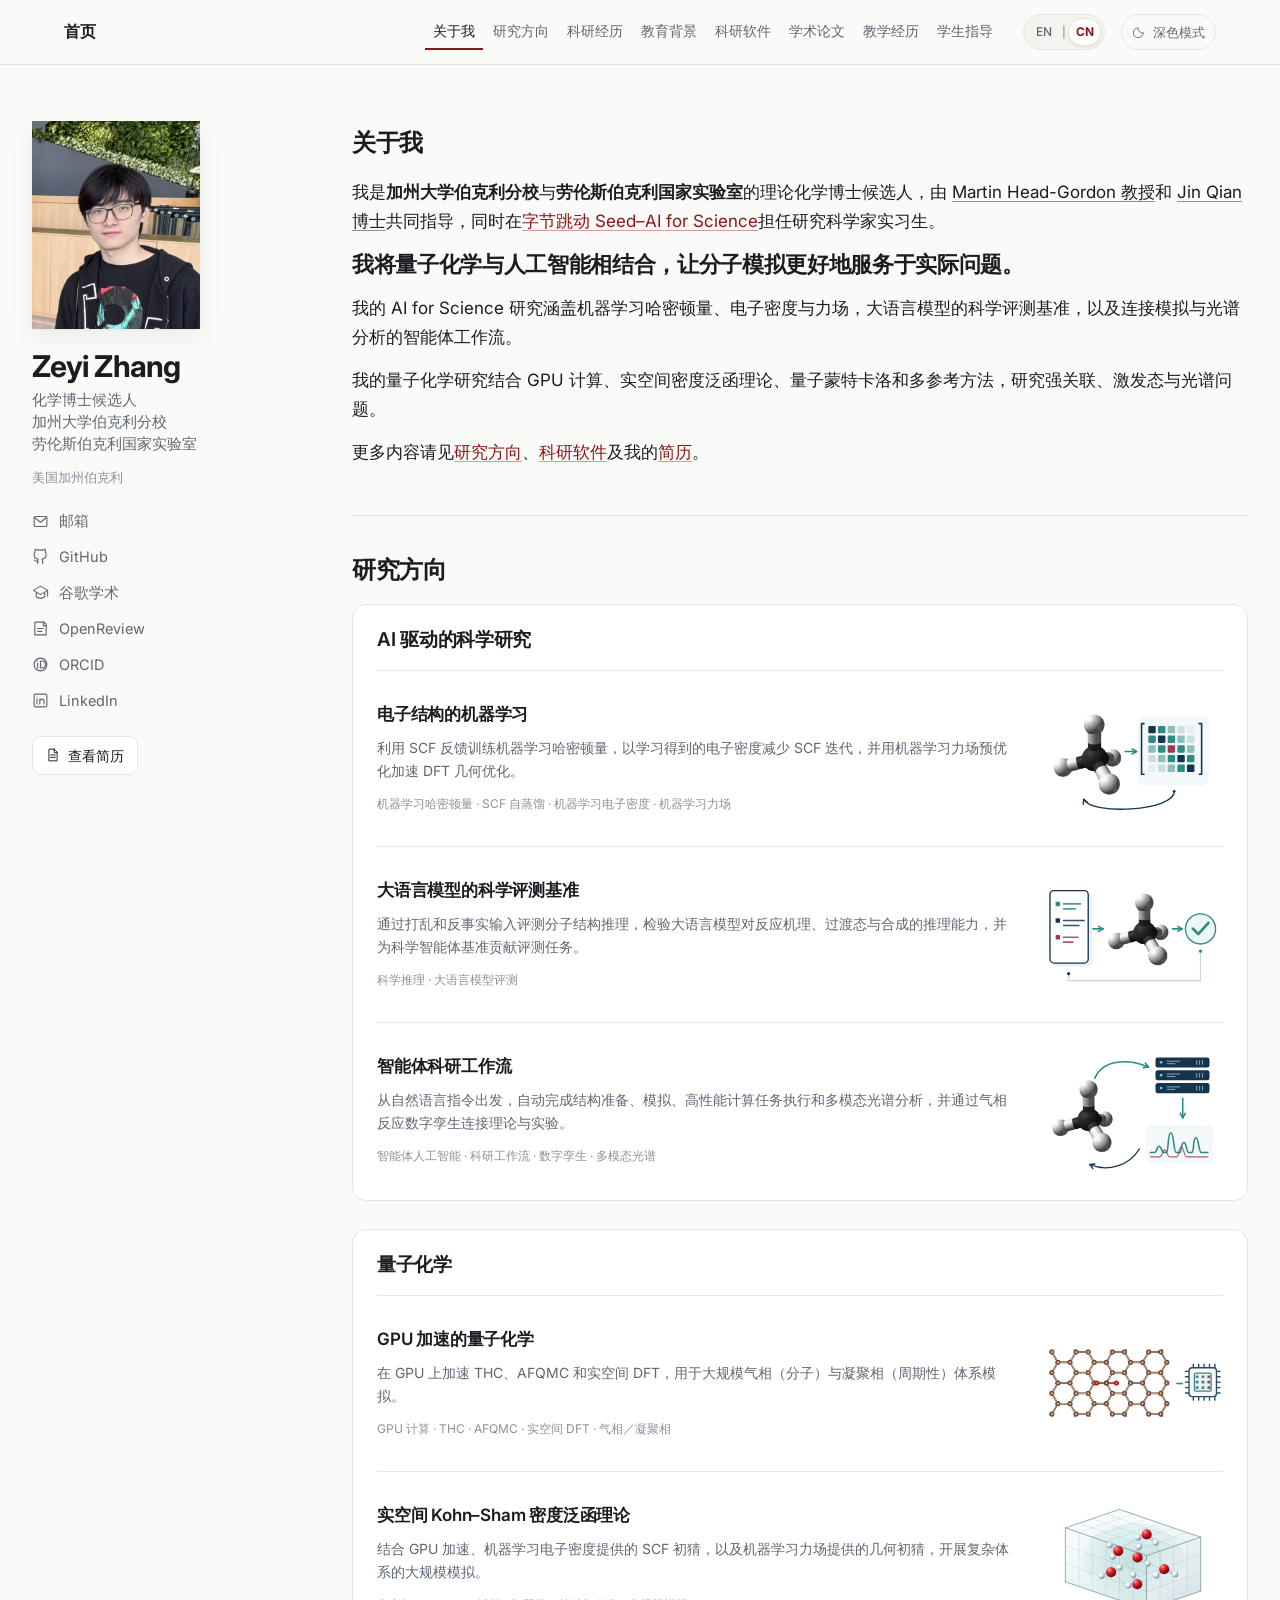
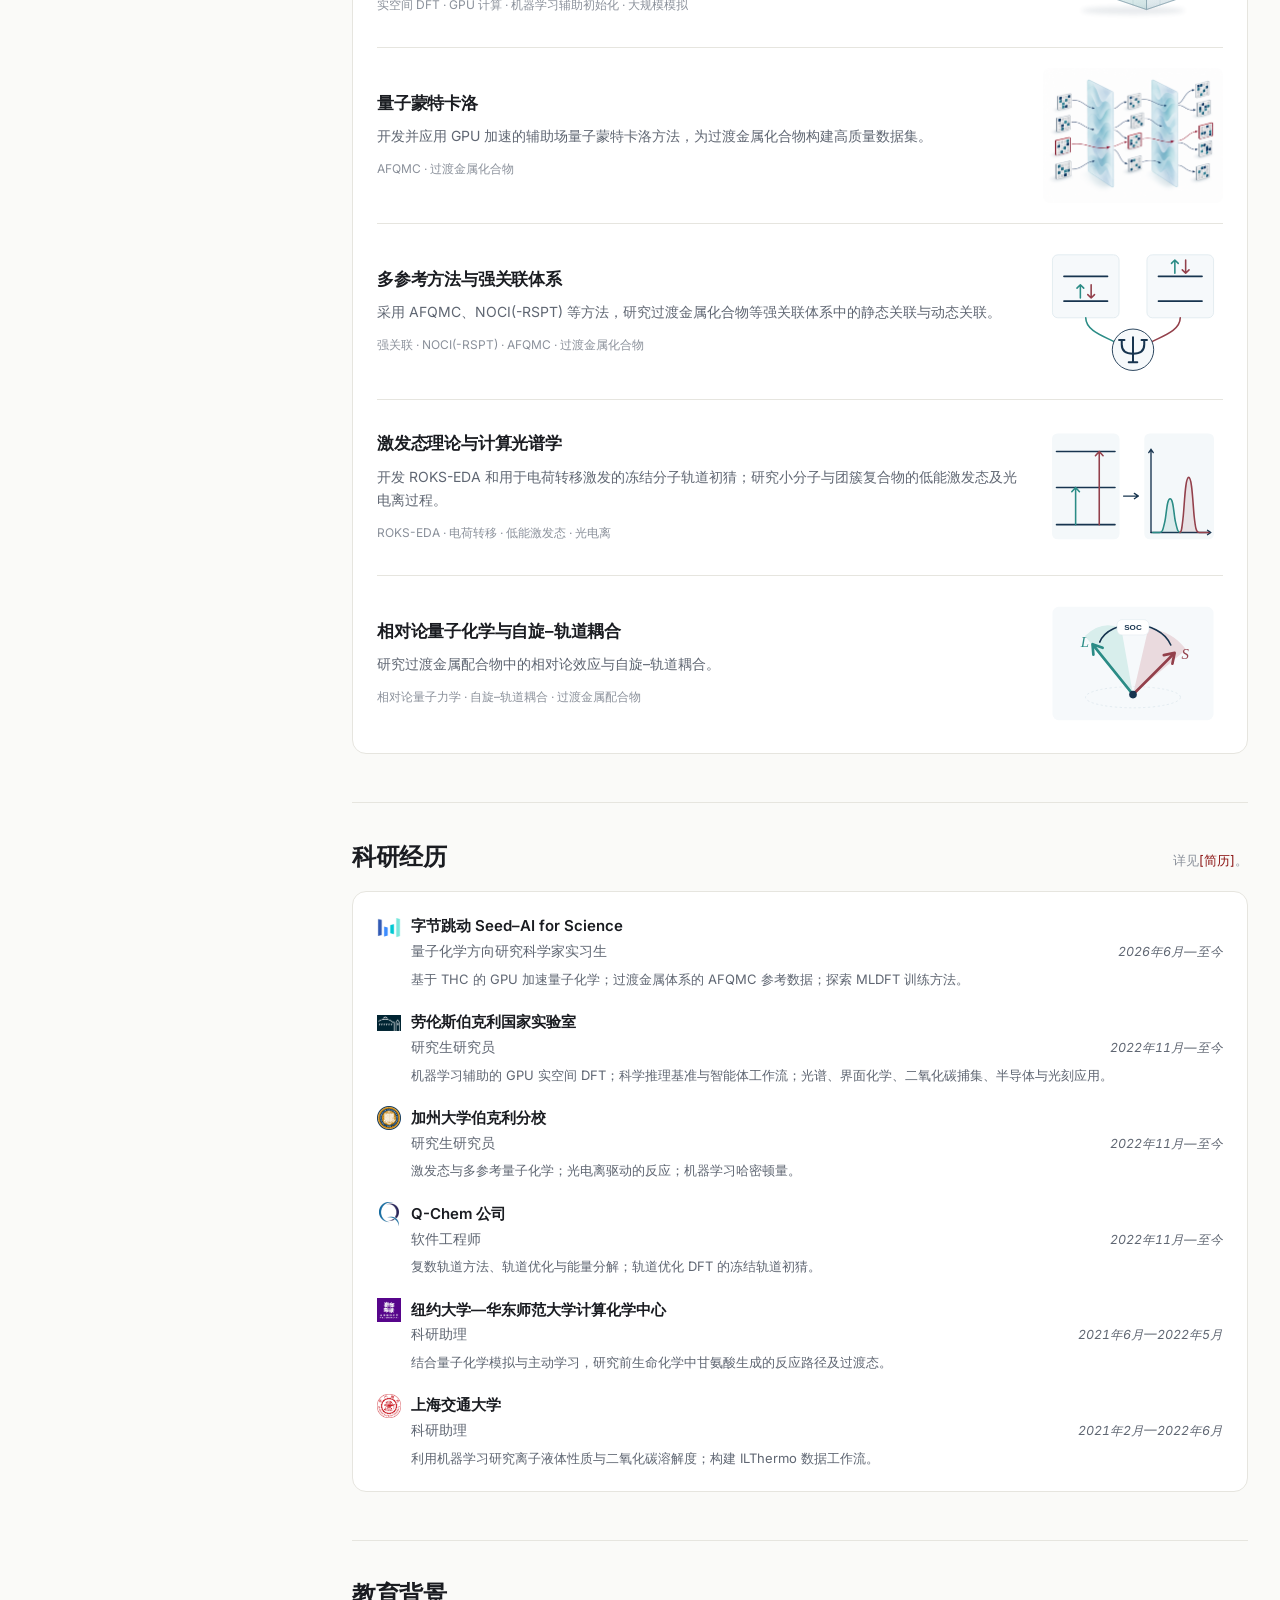
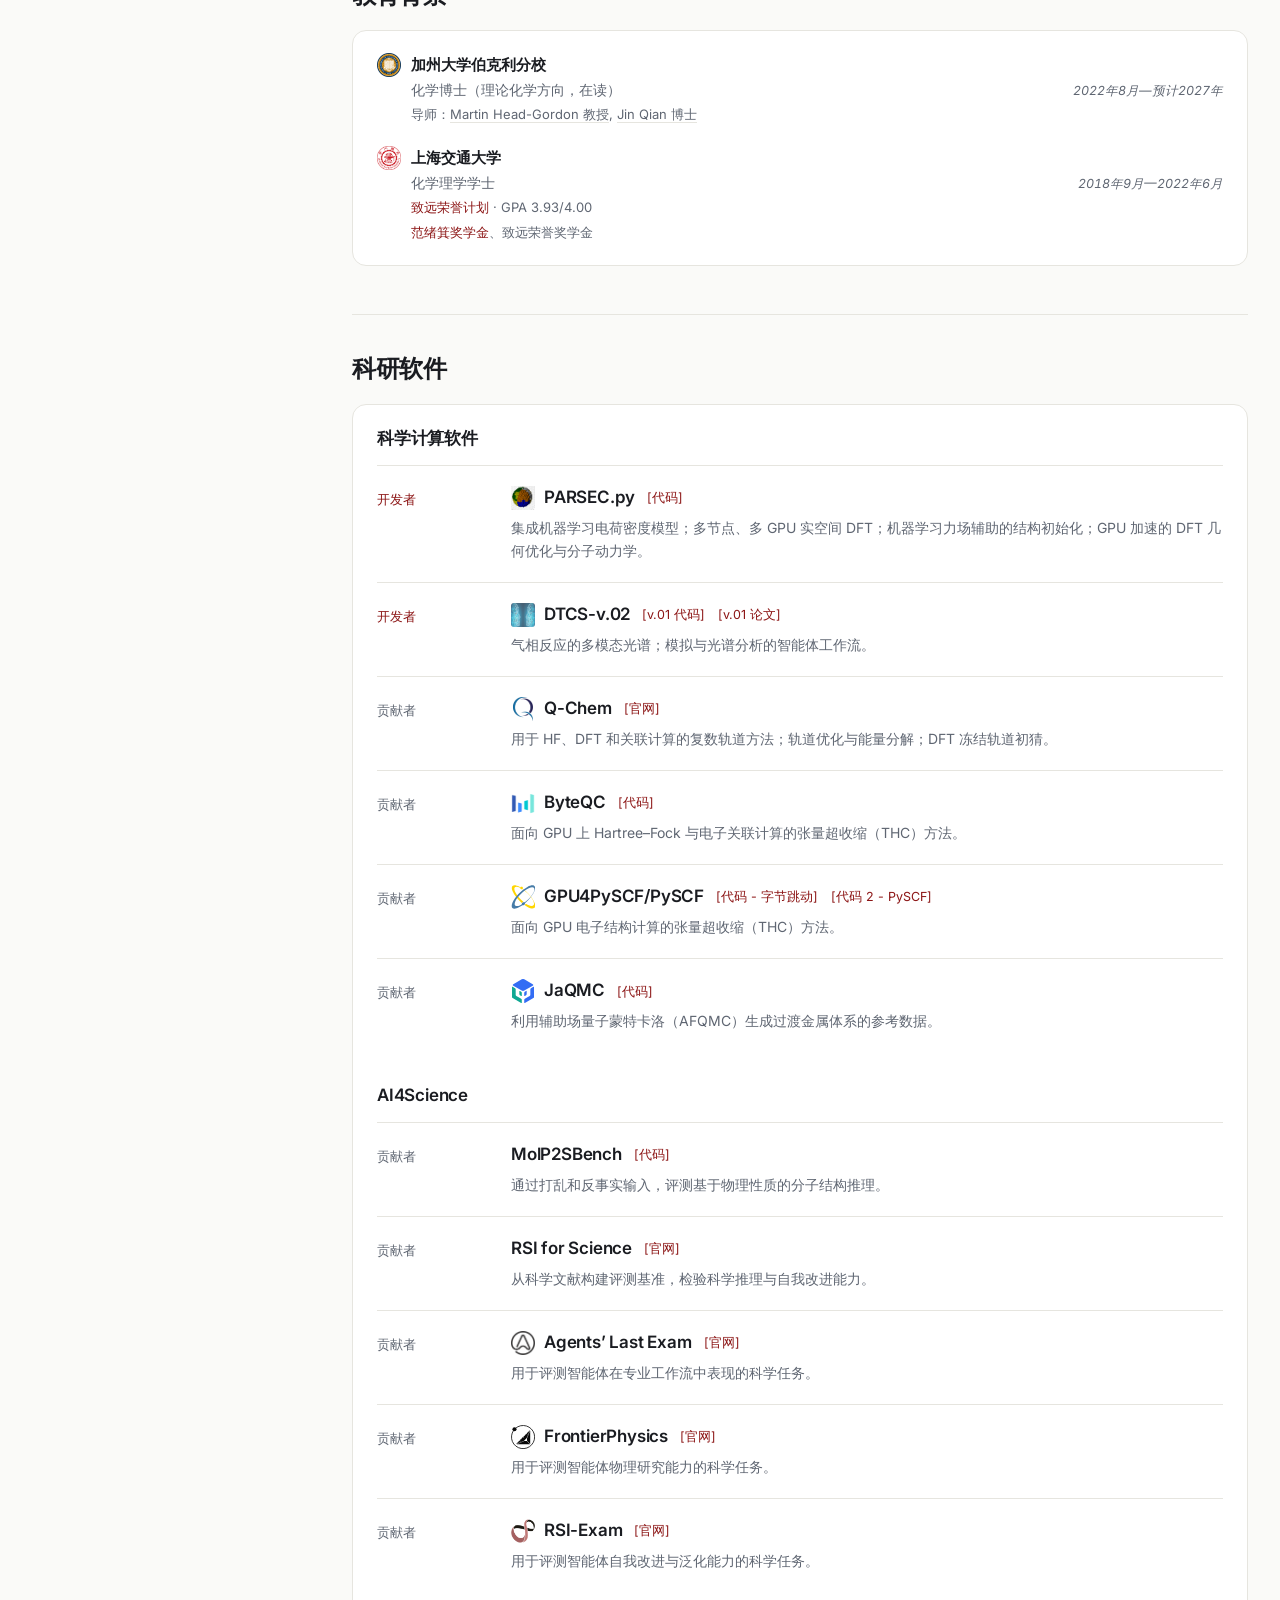
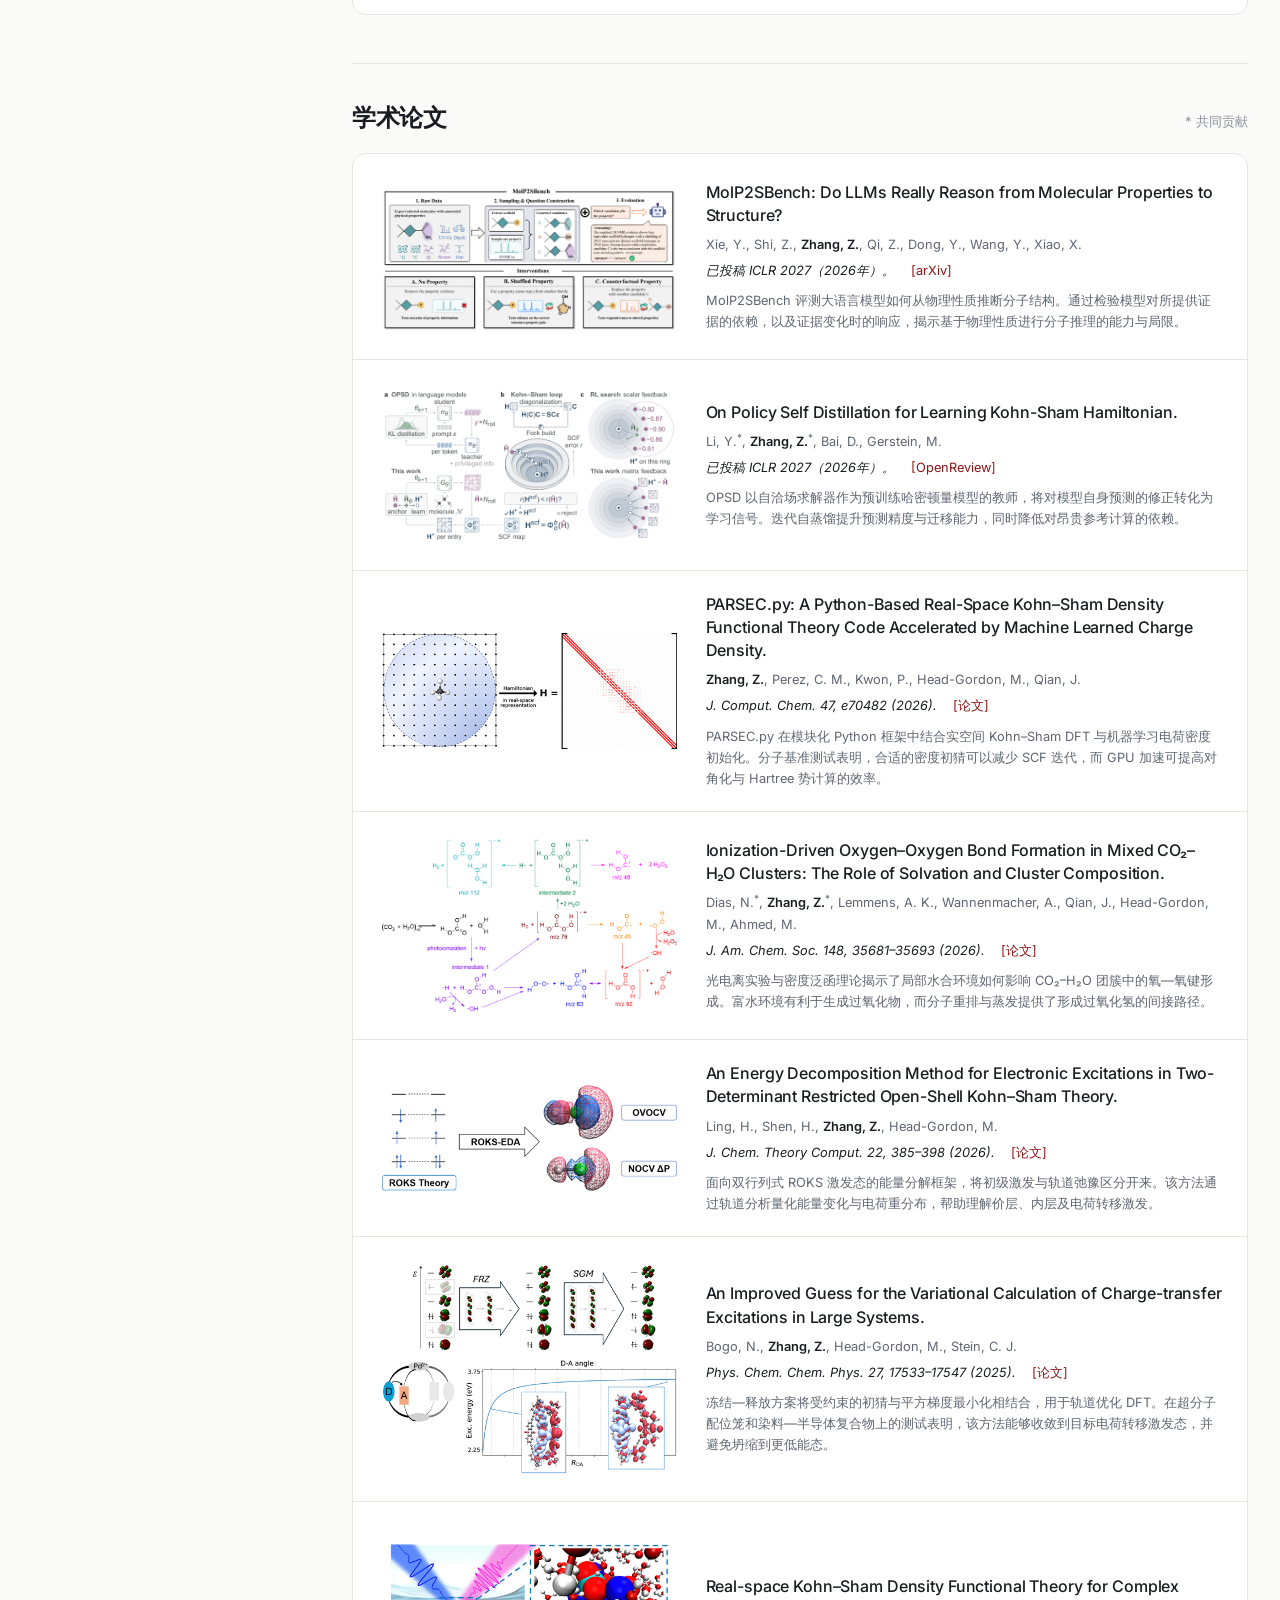
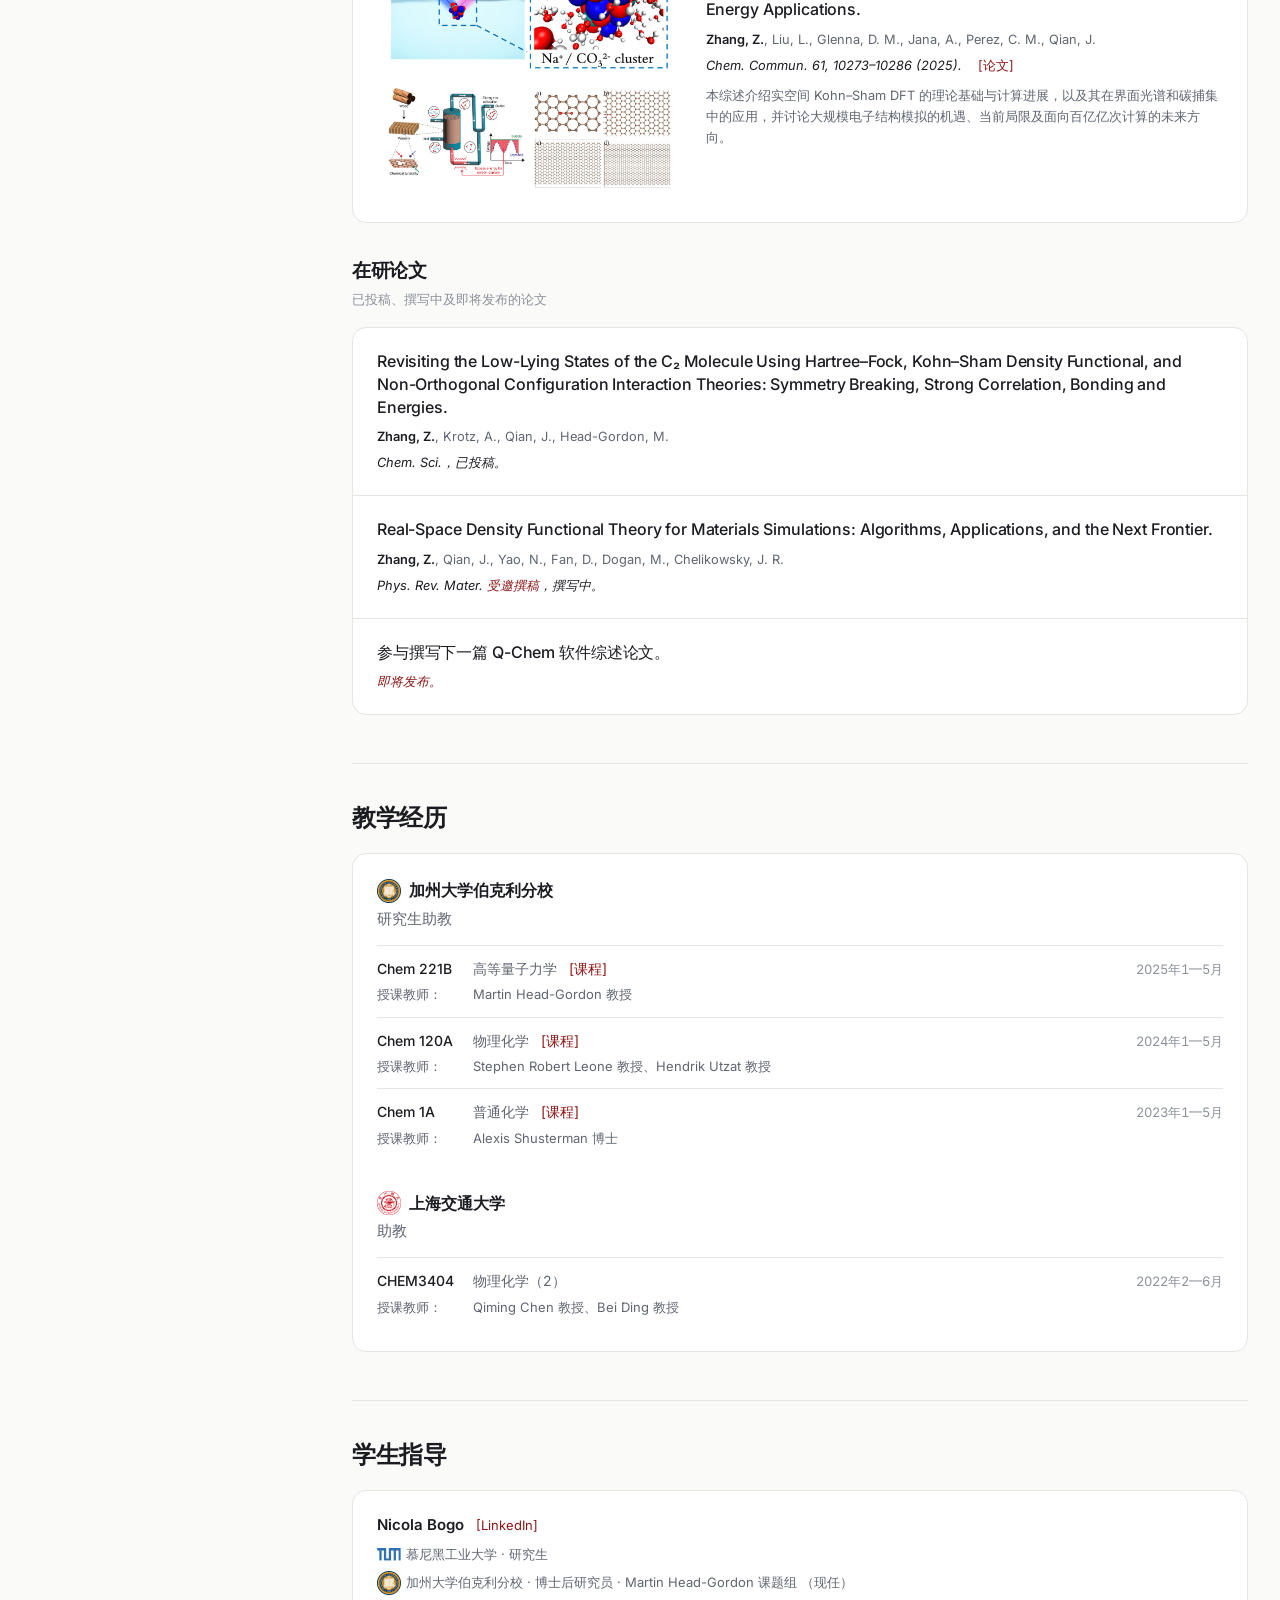
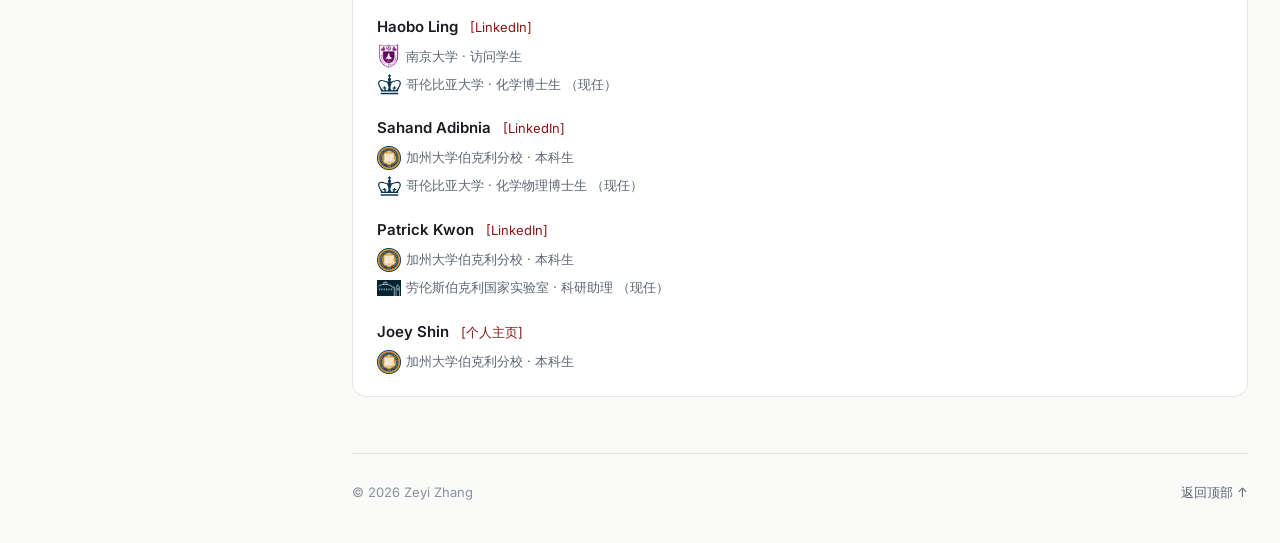
==== commit 78a959e2: "Add relativistic quantum chemistry research and update CV" ====
--- a/docs/zh/index.html
+++ b/docs/zh/index.html
@@ -16,4 +16,4 @@
 <link rel="stylesheet" href="../assets/style.css?v=06479aba1e3e"><script src="../assets/site.js?v=f6a304ff4fd2" defer></script>
 </head><body><a class="skip-link" href="#main">跳转到正文</a><header class="topbar"><div class="topbar__inner"><a href="#about" class="topbar__name">首页</a><nav class="toc" aria-label="章节导航"><ol class="toc__list"><li><a href="#about" class="is-active">关于我</a></li><li><a href="#research">研究方向</a></li><li><a href="#experience">科研经历</a></li><li><a href="#education">教育背景</a></li><li><a href="#software">科研软件</a></li><li><a href="#publications">学术论文</a></li><li><a href="#teaching">教学经历</a></li><li><a href="#mentorship">学生指导</a></li></ol></nav><nav class="language-switch" data-language="zh" aria-label="语言"><a class="language-switch__option" href="../" data-language-target="../" data-language-option="en" hreflang="en" lang="en" aria-label="Switch to English">EN</a><span class="language-switch__divider" aria-hidden="true">|</span><a class="language-switch__option" href="./" data-language-target="./" data-language-option="zh" hreflang="zh-CN" lang="zh-CN" aria-label="中文（当前语言）" aria-current="page">CN</a></nav><button class="theme-toggle" type="button" aria-pressed="false" aria-label="切换为深色模式" hidden><svg viewbox="0 0 24 24" fill="none" stroke="currentColor" stroke-width="1.6" stroke-linecap="round" stroke-linejoin="round" aria-hidden="true"><path d="M20.5 13a8.7 8.7 0 0 1-9.5-9.5A9 9 0 1 0 20.5 13Z"/></svg><span>深色模式</span></button></div></header><div class="shell"><aside class="side" aria-label="个人资料与联系方式">
 <div class="profile"><img class="profile__avatar" src="../assets/portrait.jpg?v=42b3bbb7af89" alt="Zeyi Zhang" width="934" height="1156" fetchpriority="high" decoding="async"><div class="profile__identity"><h1 class="profile__name">Zeyi Zhang</h1><p class="profile__tagline">化学博士候选人<br>加州大学伯克利分校<br>劳伦斯伯克利国家实验室</p></div></div>
-<p class="profile__location">美国加州伯克利</p><ul class="links" aria-label="联系方式与学术主页"><li><a href="mailto:zhentan007@berkeley.edu"><svg viewbox="0 0 24 24" fill="none" stroke="currentColor" stroke-width="1.6" stroke-linecap="round" stroke-linejoin="round" aria-hidden="true"><rect x="3" y="5" width="18" height="14" rx="2"/><path d="m3 6 9 7 9-7"/></svg>邮箱</a></li><li><a href="https://github.com/zeyizhang-berkeley" target="_blank" rel="noopener noreferrer"><svg viewbox="0 0 24 24" fill="none" stroke="currentColor" stroke-width="1.6" stroke-linecap="round" stroke-linejoin="round" aria-hidden="true"><path d="M9 19c-4 1-4-2-6-2m12 5v-4c0-1-.3-2-1-2.5 3-.3 6-1.5 6-6.5 0-1.5-.5-2.5-1.5-3.5.5-1 .5-2.5 0-3.5-2-.5-3.5 1-4 1-2-.5-4-.5-6 0-.5 0-2-1.5-4-1-.5 1-.5 2.5 0 3.5C3.5 6.5 3 7.5 3 9c0 5 3 6.2 6 6.5-.7.5-1 1.5-1 2.5v4"/></svg>GitHub</a></li><li><a href="https://scholar.google.com/citations?user=-k2Zl3sAAAAJ" target="_blank" rel="noopener noreferrer"><svg viewbox="0 0 24 24" fill="none" stroke="currentColor" stroke-width="1.6" stroke-linecap="round" stroke-linejoin="round" aria-hidden="true"><path d="m2 9 10-6 10 6-10 6-10-6Z"/><path d="M6 12v6c4 3 8 3 12 0v-6M22 9v8"/></svg>谷歌学术</a></li><li><a href="https://openreview.net/profile?id=~Zeyi_Zhang3" target="_blank" rel="noopener noreferrer"><svg viewbox="0 0 24 24" fill="none" stroke="currentColor" stroke-width="1.6" stroke-linecap="round" stroke-linejoin="round" aria-hidden="true"><path d="M4 3h13l3 3v15H4V3Z"/><path d="M16 3v5h4M8 12h8M8 16h6"/></svg>OpenReview</a></li><li><a href="https://orcid.org/0009-0006-7067-1469" target="_blank" rel="noopener noreferrer"><svg viewbox="0 0 24 24" fill="none" stroke="currentColor" stroke-width="1.6" stroke-linecap="round" stroke-linejoin="round" aria-hidden="true"><circle cx="12" cy="12" r="9"/><path d="M8 10v7m0-10v.1M12 7h2a5 5 0 0 1 0 10h-2V7Z"/></svg>ORCID</a></li><li><a href="https://www.linkedin.com/in/zeyi-zhang-a92929247/" target="_blank" rel="noopener noreferrer"><svg viewbox="0 0 24 24" fill="none" stroke="currentColor" stroke-width="1.6" stroke-linecap="round" stroke-linejoin="round" aria-hidden="true"><rect x="3" y="3" width="18" height="18" rx="2"/><path d="M7 10v7m0-10v.1M11 17v-7m0 3a3 3 0 0 1 6 0v4"/></svg>LinkedIn</a></li></ul><a href="../assets/Zeyi_Zhang_CV_zh.pdf" class="cv-link" target="_blank" rel="noopener noreferrer"><svg viewbox="0 0 24 24" fill="none" stroke="currentColor" stroke-width="1.6" stroke-linecap="round" stroke-linejoin="round" aria-hidden="true"><path d="M14 2H5v20h14V7l-5-5Z"/><path d="M14 2v6h5M8 12h8M8 16h8"/></svg>查看简历</a></aside><main class="main" id="main"><section class="section intro" id="about" aria-labelledby="about-title"><div class="section__head"><h2 id="about-title">关于我</h2></div><p>我是<strong>加州大学伯克利分校</strong>与<strong>劳伦斯伯克利国家实验室</strong>的理论化学博士候选人，由 <a class="person" href="https://mhggroupberkeley.com/members/" target="_blank" rel="noopener noreferrer">Martin Head-Gordon 教授</a>和 <a class="person" href="https://qiangrouppage.lbl.gov/people" target="_blank" rel="noopener noreferrer">Jin Qian 博士</a>共同指导，同时在<a href="https://seed.bytedance.com/en/" target="_blank" rel="noopener noreferrer">字节跳动 Seed–AI for Science</a>担任研究科学家实习生。</p><p class="intro__lead">我将量子化学与人工智能相结合，让分子模拟更好地服务于实际问题。</p><p>我的 AI for Science 研究涵盖机器学习哈密顿量、电子密度与力场，大语言模型的科学评测基准，以及连接模拟与光谱分析的智能体工作流。</p><p>我的量子化学研究结合 GPU 计算、实空间密度泛函理论、量子蒙特卡洛和多参考方法，研究强关联、激发态与光谱问题。</p><p>更多内容请见<a href="#research">研究方向</a>、<a href="#software">科研软件</a>及我的<a href="../assets/Zeyi_Zhang_CV_zh.pdf" target="_blank" rel="noopener noreferrer">简历</a>。</p></section><section class="section " id="research" aria-labelledby="research-title"><div class="section__head"><h2 id="research-title">研究方向</h2></div><div class="research-group section-panel" aria-labelledby="ai-for-science-title"><h3 id="ai-for-science-title">AI 驱动的科学研究</h3><div class="projects"><article class="project project--with-figure" id="machine-learning"><figure class="project__figure"><img src="../assets/research/machine-learning-sourced.svg" alt="经来源核验的甲烷模型连接对称哈密顿矩阵与迭代反馈回路。" width="800" height="600" loading="lazy" decoding="async"></figure><div class="project__body"><h4>电子结构的机器学习</h4><p>利用 SCF 反馈训练机器学习哈密顿量，以学习得到的电子密度减少 SCF 迭代，并用机器学习力场预优化加速 DFT 几何优化。</p><p class="project__keywords">机器学习哈密顿量 · SCF 自蒸馏 · 机器学习电子密度 · 机器学习力场</p></div></article><article class="project project--with-figure" id="scientific-benchmarks"><figure class="project__figure"><img src="../assets/research/scientific-benchmarks-sourced.svg" alt="科学证据卡片、经来源核验的甲烷模型与评测清单共同表示分子推理基准。" width="800" height="600" loading="lazy" decoding="async"></figure><div class="project__body"><h4>大语言模型的科学评测基准</h4><p>通过打乱和反事实输入评测分子结构推理，检验大语言模型对反应机理、过渡态与合成的推理能力，并为科学智能体基准贡献评测任务。</p><p class="project__keywords">科学推理 · 大语言模型评测</p></div></article><article class="project project--with-figure" id="spectroscopy"><figure class="project__figure"><img src="../assets/research/spectroscopy-sourced.svg" alt="经来源核验的甲烷模型、计算资源与示意光谱组成自动化科研工作流。" width="800" height="600" loading="lazy" decoding="async"></figure><div class="project__body"><h4>智能体科研工作流</h4><p>从自然语言指令出发，自动完成结构准备、模拟、高性能计算任务执行和多模态光谱分析，并通过气相反应数字孪生连接理论与实验。</p><p class="project__keywords">智能体人工智能 · 科研工作流 · 数字孪生 · 多模态光谱</p></div></article></div></div><div class="research-group section-panel" aria-labelledby="quantum-chemistry-title"><h3 id="quantum-chemistry-title">量子化学</h3><div class="projects"><article class="project project--with-figure" id="quantum-simulation"><figure class="project__figure"><img src="../assets/research/quantum-simulation-unlabeled-v2.svg" alt="已发表的石墨烯表面二氧化碳模型与 GPU 示意图，原面板编号已移除。" width="800" height="600" loading="lazy" decoding="async"></figure><div class="project__body"><h4>GPU 加速的量子化学</h4><p>在 GPU 上加速 THC、AFQMC 和实空间 DFT，用于大规模气相（分子）与凝聚相（周期性）体系模拟。</p><p class="project__keywords">GPU 计算 · THC · AFQMC · 实空间 DFT · 气相／凝聚相</p></div></article><article class="project project--with-figure" id="real-space-dft"><figure class="project__figure"><img src="../assets/research/real-space-dft-water-cluster-v6.svg" alt="宽矩形实空间网格中的六水分子团簇，白色小球表示氢原子，虚线表示分子间氢键。" width="800" height="600" loading="lazy" decoding="async"></figure><div class="project__body"><h4>实空间 Kohn–Sham 密度泛函理论</h4><p>结合 GPU 加速、机器学习电子密度提供的 SCF 初猜，以及机器学习力场提供的几何初猜，开展复杂体系的大规模模拟。</p><p class="project__keywords">实空间 DFT · GPU 计算 · 机器学习辅助初始化 · 大规模模拟</p></div></article><article class="project project--with-figure" id="quantum-monte-carlo-research"><figure class="project__figure"><img src="../assets/research/quantum-monte-carlo-research-v1.png" alt="量子蒙特卡洛概念图：电子态采样行者在抽样辅助场中传播。" width="1448" height="1086" loading="lazy" decoding="async"></figure><div class="project__body"><h4>量子蒙特卡洛</h4><p>开发并应用 GPU 加速的辅助场量子蒙特卡洛方法，为过渡金属化合物构建高质量数据集。</p><p class="project__keywords">AFQMC · 过渡金属化合物</p></div></article><article class="project project--with-figure" id="strong-correlation"><figure class="project__figure"><img src="../assets/research/strong-correlation-schematic.svg" alt="两个具有相反自旋电子对的电子构型共同组成多构型波函数。" width="800" height="600" loading="lazy" decoding="async"></figure><div class="project__body"><h4>多参考方法与强关联体系</h4><p>采用 AFQMC、NOCI(-RSPT) 等方法，研究过渡金属化合物等强关联体系中的静态关联与动态关联。</p><p class="project__keywords">强关联 · NOCI(-RSPT) · AFQMC · 过渡金属化合物</p></div></article><article class="project project--with-figure" id="excited-states"><figure class="project__figure"><img src="../assets/research/excited-states-original-v2.svg" alt="从基态出发的两种电子跃迁对应两个示意吸收峰，光子能量向右递增。" width="800" height="600" loading="lazy" decoding="async"></figure><div class="project__body"><h4>激发态理论与计算光谱学</h4><p>开发 ROKS-EDA 和用于电荷转移激发的冻结分子轨道初猜；研究小分子与团簇复合物的低能激发态及光电离过程。</p><p class="project__keywords">ROKS-EDA · 电荷转移 · 低能激发态 · 光电离</p></div></article></div></div></section><section class="section " id="experience" aria-labelledby="experience-title"><div class="section__head"><h2 id="experience-title">科研经历</h2><p class="section__note">详见<a href="../assets/Zeyi_Zhang_CV_zh.pdf" target="_blank" rel="noopener noreferrer">[简历]</a>。</p></div><div class="section-panel"><ol class="affiliations"><li class="affiliation" id="bytedance"><div class="affiliation__logo"><img src="../assets/institutions/bytedance.png" alt="" width="24" height="24" loading="lazy" decoding="async"></div><div class="affiliation__body"><h3><a href="https://seed.bytedance.com/en/" target="_blank" rel="noopener noreferrer">字节跳动 Seed–AI for Science</a></h3><div class="affiliation__role-date"><p class="exp__role">量子化学方向研究科学家实习生</p><p class="exp__date">2026年6月—至今</p></div><p class="exp__summary">基于 THC 的 GPU 加速量子化学；过渡金属体系的 AFQMC 参考数据；探索 MLDFT 训练方法。</p></div></li><li class="affiliation" id="lbnl"><div class="affiliation__logo"><img src="../assets/institutions/berkeley-lab.png" alt="" width="24" height="24" loading="lazy" decoding="async"></div><div class="affiliation__body"><h3>劳伦斯伯克利国家实验室</h3><div class="affiliation__role-date"><p class="exp__role">研究生研究员</p><p class="exp__date">2022年11月—至今</p></div><p class="exp__summary">机器学习辅助的 GPU 实空间 DFT；科学推理基准与智能体工作流；光谱、界面化学、二氧化碳捕集、半导体与光刻应用。</p></div></li><li class="affiliation" id="berkeley"><div class="affiliation__logo"><img src="../assets/institutions/berkeley.png" alt="" width="24" height="24" loading="lazy" decoding="async"></div><div class="affiliation__body"><h3>加州大学伯克利分校</h3><div class="affiliation__role-date"><p class="exp__role">研究生研究员</p><p class="exp__date">2022年11月—至今</p></div><p class="exp__summary">激发态与多参考量子化学；光电离驱动的反应；机器学习哈密顿量。</p></div></li><li class="affiliation" id="qchem"><div class="affiliation__logo"><img src="../assets/institutions/qchem.png" alt="" width="24" height="24" loading="lazy" decoding="async"></div><div class="affiliation__body"><h3><a href="https://www.q-chem.com/" target="_blank" rel="noopener noreferrer">Q-Chem 公司</a></h3><div class="affiliation__role-date"><p class="exp__role">软件工程师</p><p class="exp__date">2022年11月—至今</p></div><p class="exp__summary">复数轨道方法、轨道优化与能量分解；轨道优化 DFT 的冻结轨道初猜。</p></div></li><li class="affiliation" id="nyu-ecnu"><div class="affiliation__logo"><img src="../assets/institutions/nyu-shanghai.png" alt="" width="24" height="24" loading="lazy" decoding="async"></div><div class="affiliation__body"><h3><a href="https://research.shanghai.nyu.edu/chemistry" target="_blank" rel="noopener noreferrer">纽约大学—华东师范大学计算化学中心</a></h3><div class="affiliation__role-date"><p class="exp__role">科研助理</p><p class="exp__date">2021年6月—2022年5月</p></div><p class="exp__summary">结合量子化学模拟与主动学习，研究前生命化学中甘氨酸生成的反应路径及过渡态。</p></div></li><li class="affiliation" id="sjtu"><div class="affiliation__logo"><img src="../assets/institutions/sjtu.png" alt="" width="24" height="24" loading="lazy" decoding="async"></div><div class="affiliation__body"><h3>上海交通大学</h3><div class="affiliation__role-date"><p class="exp__role">科研助理</p><p class="exp__date">2021年2月—2022年6月</p></div><p class="exp__summary">利用机器学习研究离子液体性质与二氧化碳溶解度；构建 ILThermo 数据工作流。</p></div></li></ol></div></section><section class="section " id="education" aria-labelledby="education-title"><div class="section__head"><h2 id="education-title">教育背景</h2></div><div class="section-panel"><ol class="affiliations"><li class="affiliation"><div class="affiliation__logo"><img src="../assets/institutions/berkeley.png" alt="" width="24" height="24" loading="lazy" decoding="async"></div><div class="affiliation__body"><h3>加州大学伯克利分校</h3><div class="affiliation__role-date"><p class="exp__role">化学博士（理论化学方向，在读）</p><p class="exp__date">2022年8月—预计2027年</p></div><p class="exp__meta">导师：<a href="https://mhggroupberkeley.com/members/" class="person" target="_blank" rel="noopener noreferrer">Martin Head-Gordon 教授</a>, <a href="https://qiangrouppage.lbl.gov/people" class="person" target="_blank" rel="noopener noreferrer">Jin Qian 博士</a></p></div></li><li class="affiliation"><div class="affiliation__logo"><img src="../assets/institutions/sjtu.png" alt="" width="24" height="24" loading="lazy" decoding="async"></div><div class="affiliation__body"><h3>上海交通大学</h3><div class="affiliation__role-date"><p class="exp__role">化学理学学士</p><p class="exp__date">2018年9月—2022年6月</p></div><p class="exp__meta"><a href="https://en.zhiyuan.sjtu.edu.cn/" target="_blank" rel="noopener noreferrer">致远荣誉计划</a> · GPA 3.93/4.00</p><p class="exp__meta"><a href="http://fanhsuchischolars.org.cn/" target="_blank" rel="noopener noreferrer">范绪箕奖学金</a>、致远荣誉奖学金</p></div></li></ol></div></section><section class="section " id="software" aria-labelledby="software-title"><div class="section__head"><h2 id="software-title">科研软件</h2></div><div class="section-panel"><div class="software-group" id="scientific-packages"><h3>科学计算软件</h3><ol class="software-list"><li class="software__item" id="parsec-software"><p class="software__role software__role--developer">开发者</p><div class="software__body"><h4><span class="software__name"><span class="brand-logo brand-logo--parsec" aria-hidden="true"><img src="../assets/logos/parsec.png" alt="" loading="lazy" decoding="async"></span>PARSEC.py</span> <span class="software__resources"><a href="https://github.com/QianGroupPage/PARSEC.py" target="_blank" rel="noopener noreferrer">[代码]</a></span></h4><p class="software__description">集成机器学习电荷密度模型；多节点、多 GPU 实空间 DFT；机器学习力场辅助的结构初始化；GPU 加速的 DFT 几何优化与分子动力学。</p></div></li><li class="software__item" id="digital-twin"><p class="software__role software__role--developer">开发者</p><div class="software__body"><h4><span class="software__name"><span class="brand-logo brand-logo--dtcs" aria-hidden="true"><img src="../assets/logos/dtcs.png" alt="" loading="lazy" decoding="async"></span>DTCS-v.02</span> <span class="software__resources"><a href="https://github.com/QianGroupPage/DTCS-v.01" target="_blank" rel="noopener noreferrer">[v.01 代码]</a> <a href="https://www.nature.com/articles/s43588-025-00857-y" target="_blank" rel="noopener noreferrer">[v.01 论文]</a></span></h4><p class="software__description">气相反应的多模态光谱；模拟与光谱分析的智能体工作流。</p></div></li><li class="software__item" id="qchem-software"><p class="software__role">贡献者</p><div class="software__body"><h4><span class="software__name"><span class="brand-logo" aria-hidden="true"><img src="../assets/institutions/qchem.png" alt="" loading="lazy" decoding="async"></span>Q-Chem</span> <span class="software__resources"><a href="https://www.q-chem.com/" target="_blank" rel="noopener noreferrer">[官网]</a></span></h4><p class="software__description">用于 HF、DFT 和关联计算的复数轨道方法；轨道优化与能量分解；DFT 冻结轨道初猜。</p></div></li><li class="software__item" id="gpu-quantum-chemistry"><p class="software__role">贡献者</p><div class="software__body"><h4><span class="software__name"><span class="brand-logo" aria-hidden="true"><img src="../assets/institutions/bytedance.png" alt="" loading="lazy" decoding="async"></span>ByteQC</span> <span class="software__resources"><a href="https://github.com/bytedance/byteqc" target="_blank" rel="noopener noreferrer">[代码]</a></span></h4><p class="software__description">面向 GPU 上 Hartree–Fock 与电子关联计算的张量超收缩（THC）方法。</p></div></li><li class="software__item" id="gpu4pyscf-software"><p class="software__role">贡献者</p><div class="software__body"><h4><span class="software__name"><span class="brand-logo brand-logo--pyscf" aria-hidden="true"><img src="../assets/logos/pyscf.svg" alt="" loading="lazy" decoding="async"></span>GPU4PySCF/PySCF</span> <span class="software__resources"><a href="https://github.com/bytedance/gpu4pyscf" target="_blank" rel="noopener noreferrer">[代码 - 字节跳动]</a> <a href="https://github.com/pyscf/gpu4pyscf" target="_blank" rel="noopener noreferrer">[代码 2 - PySCF]</a></span></h4><p class="software__description">面向 GPU 电子结构计算的张量超收缩（THC）方法。</p></div></li><li class="software__item" id="quantum-monte-carlo"><p class="software__role">贡献者</p><div class="software__body"><h4><span class="software__name"><span class="brand-logo" aria-hidden="true"><img src="../assets/logos/jaqmc.svg" alt="" loading="lazy" decoding="async"></span>JaQMC</span> <span class="software__resources"><a href="https://github.com/bytedance/jaqmc" target="_blank" rel="noopener noreferrer">[代码]</a></span></h4><p class="software__description">利用辅助场量子蒙特卡洛（AFQMC）生成过渡金属体系的参考数据。</p></div></li></ol></div><div class="software-group" id="rsi-science"><h3>AI4Science</h3><ol class="software-list"><li class="software__item" id="molp2sbench-software"><p class="software__role">贡献者</p><div class="software__body"><h4><span class="software__name">MolP2SBench</span> <span class="software__resources"><a href="https://github.com/DUAL-Xiao/MolP2SBench" target="_blank" rel="noopener noreferrer">[代码]</a></span></h4><p class="software__description">通过打乱和反事实输入，评测基于物理性质的分子结构推理。</p></div></li><li class="software__item" id="rsi-for-science-software"><p class="software__role">贡献者</p><div class="software__body"><h4><span class="software__name">RSI for Science</span> <span class="software__resources"><a href="https://rsi4science.org/" target="_blank" rel="noopener noreferrer">[官网]</a></span></h4><p class="software__description">从科学文献构建评测基准，检验科学推理与自我改进能力。</p></div></li><li class="software__item" id="agents-last-exam-software"><p class="software__role">贡献者</p><div class="software__body"><h4><span class="software__name"><span class="brand-logo" aria-hidden="true"><img src="../assets/logos/agents-last-exam-logo.png" alt="" loading="lazy" decoding="async"></span>Agents’ Last Exam</span> <span class="software__resources"><a href="https://agents-last-exam.org/" target="_blank" rel="noopener noreferrer">[官网]</a></span></h4><p class="software__description">用于评测智能体在专业工作流中表现的科学任务。</p></div></li><li class="software__item" id="frontierphysics-software"><p class="software__role">贡献者</p><div class="software__body"><h4><span class="software__name"><span class="brand-logo" aria-hidden="true"><img src="../assets/logos/frontierphysics-icon.svg" alt="" loading="lazy" decoding="async"></span>FrontierPhysics</span> <span class="software__resources"><a href="https://www.benchflow.ai/frontierphysics" target="_blank" rel="noopener noreferrer">[官网]</a></span></h4><p class="software__description">用于评测智能体物理研究能力的科学任务。</p></div></li><li class="software__item" id="rsi-exam-software"><p class="software__role">贡献者</p><div class="software__body"><h4><span class="software__name"><span class="brand-logo" aria-hidden="true"><img src="../assets/logos/rsi-exam-logo.png" alt="" loading="lazy" decoding="async"></span>RSI-Exam</span> <span class="software__resources"><a href="https://rsi-exam.ai/index.html" target="_blank" rel="noopener noreferrer">[官网]</a></span></h4><p class="software__description">用于评测智能体自我改进与泛化能力的科学任务。</p></div></li></ol></div></div></section><section class="section " id="publications" aria-labelledby="publications-title"><div class="section__head"><h2 id="publications-title">学术论文</h2><p class="section__note">* 共同贡献</p></div><div class="pubs"><article class="pub pub--with-figure" id="paper-1" aria-label="论文 1"><figure class="pub__figure"><button class="pub__figure-link" type="button" data-figure-src="../assets/papers/molp2s-figure1-vector.svg?v=fef65d4d7ade" aria-haspopup="dialog" aria-controls="figure-lightbox" title="放大图片" aria-label="放大论文配图：MolP2SBench: Do LLMs Really Reason from Molecular Properties to Structure?"><img src="../assets/papers/molp2s-figure1.png" alt="MolP2SBench 的分子结构推理流程及物理性质干预。" width="1244" height="638" loading="lazy" decoding="async"></button></figure><div class="pub__body"><h3>MolP2SBench: Do LLMs Really Reason from Molecular Properties to Structure?</h3><p class="pub__authors">Xie, Y., Shi, Z., <strong>Zhang, Z.</strong>, Qi, Z., Dong, Y., Wang, Y., Xiao, X.</p><p class="pub__citation">已投稿 ICLR 2027（2026年）。 <span class="pub__resources"><a href="https://arxiv.org/html/2610.12522v1" target="_blank" rel="noopener noreferrer">[arXiv]</a></span></p><p class="pub__summary">MolP2SBench 评测大语言模型如何从物理性质推断分子结构。通过检验模型对所提供证据的依赖，以及证据变化时的响应，揭示基于物理性质进行分子推理的能力与局限。</p></div></article><article class="pub pub--with-figure" id="paper-2" aria-label="论文 2"><figure class="pub__figure"><button class="pub__figure-link" type="button" data-figure-src="../assets/papers/opsd-figure1-vector.svg?v=9e684137e18c" aria-haspopup="dialog" aria-controls="figure-lightbox" title="放大图片" aria-label="放大论文配图：On Policy Self Distillation for Learning Kohn-Sham Hamiltonian."><img src="../assets/papers/opsd-figure1.png" alt="OPSD 利用密集的 SCF 修正学习哈密顿量。" width="1400" height="740" loading="lazy" decoding="async"></button></figure><div class="pub__body"><h3>On Policy Self Distillation for Learning Kohn-Sham Hamiltonian.</h3><p class="pub__authors">Li, Y.<sup>*</sup>, <strong>Zhang, Z.</strong><sup>*</sup>, Bai, D., Gerstein, M.</p><p class="pub__citation">已投稿 ICLR 2027（2026年）。 <span class="pub__resources"><a href="https://openreview.net/forum?id=l3ZCZaRFKC" target="_blank" rel="noopener noreferrer">[OpenReview]</a></span></p><p class="pub__summary">OPSD 以自洽场求解器作为预训练哈密顿量模型的教师，将对模型自身预测的修正转化为学习信号。迭代自蒸馏提升预测精度与迁移能力，同时降低对昂贵参考计算的依赖。</p></div></article><article class="pub pub--with-figure" id="paper-3" aria-label="论文 3"><figure class="pub__figure"><button class="pub__figure-link" type="button" data-figure-src="../assets/papers/realspace-graphical-abstract-highres.png?v=37460c89ecfc" aria-haspopup="dialog" aria-controls="figure-lightbox" title="放大图片" aria-label="放大论文配图：PARSEC.py: A Python-Based Real-Space Kohn–Sham Density Functional Theory Code Accelerated by Machine Learned Charge Density."><img src="../assets/papers/realspace-graphical-abstract.png" alt="分子的实空间网格表示与 Kohn–Sham 哈密顿量的稀疏结构，来自实空间 KS-DFT 综述的图文摘要。" width="520" height="204" loading="lazy" decoding="async"></button></figure><div class="pub__body"><h3>PARSEC.py: A Python-Based Real-Space Kohn–Sham Density Functional Theory Code Accelerated by Machine Learned Charge Density.</h3><p class="pub__authors"><strong>Zhang, Z.</strong>, Perez, C. M., Kwon, P., Head-Gordon, M., Qian, J.</p><p class="pub__citation">J. Comput. Chem. 47, e70482 (2026). <span class="pub__resources"><a href="https://doi.org/10.1002/jcc.70482" target="_blank" rel="noopener noreferrer">[论文]</a></span></p><p class="pub__summary">PARSEC.py 在模块化 Python 框架中结合实空间 Kohn–Sham DFT 与机器学习电荷密度初始化。分子基准测试表明，合适的密度初猜可以减少 SCF 迭代，而 GPU 加速可提高对角化与 Hartree 势计算的效率。</p></div></article><article class="pub pub--with-figure" id="paper-4" aria-label="论文 4"><figure class="pub__figure"><button class="pub__figure-link" type="button" data-figure-src="../assets/papers/photoionization-figure1.png" aria-haspopup="dialog" aria-controls="figure-lightbox" title="放大图片" aria-label="放大论文配图：Ionization-Driven Oxygen–Oxygen Bond Formation in Mixed CO₂–H₂O Clusters: The Role of Solvation and Cluster Composition."><img src="../assets/papers/photoionization-figure1.png" alt="混合二氧化碳—水团簇光电离后的反应路径与离子产物，包括氧—氧键形成和过氧化氢产物。" width="1500" height="883" loading="lazy" decoding="async"></button></figure><div class="pub__body"><h3>Ionization-Driven Oxygen–Oxygen Bond Formation in Mixed CO₂–H₂O Clusters: The Role of Solvation and Cluster Composition.</h3><p class="pub__authors">Dias, N.<sup>*</sup>, <strong>Zhang, Z.</strong><sup>*</sup>, Lemmens, A. K., Wannenmacher, A., Qian, J., Head-Gordon, M., Ahmed, M.</p><p class="pub__citation">J. Am. Chem. Soc. 148, 35681–35693 (2026). <span class="pub__resources"><a href="https://doi.org/10.1021/jacs.6c07627" target="_blank" rel="noopener noreferrer">[论文]</a></span></p><p class="pub__summary">光电离实验与密度泛函理论揭示了局部水合环境如何影响 CO₂–H₂O 团簇中的氧—氧键形成。富水环境有利于生成过氧化物，而分子重排与蒸发提供了形成过氧化氢的间接路径。</p></div></article><article class="pub pub--with-figure" id="paper-5" aria-label="论文 5"><figure class="pub__figure"><button class="pub__figure-link" type="button" data-figure-src="../assets/papers/rokseda-graphical-abstract-highres.png?v=bd4d834c9885" aria-haspopup="dialog" aria-controls="figure-lightbox" title="放大图片" aria-label="放大论文配图：An Energy Decomposition Method for Electronic Excitations in Two-Determinant Restricted Open-Shell Kohn–Sham Theory."><img src="../assets/papers/rokseda-graphical-abstract.png" alt="ROKS-EDA 将轨道占据图与 OVOCV 轨道及 NOCV 密度差可视化相联系。" width="520" height="187" loading="lazy" decoding="async"></button></figure><div class="pub__body"><h3>An Energy Decomposition Method for Electronic Excitations in Two-Determinant Restricted Open-Shell Kohn–Sham Theory.</h3><p class="pub__authors">Ling, H., Shen, H., <strong>Zhang, Z.</strong>, Head-Gordon, M.</p><p class="pub__citation">J. Chem. Theory Comput. 22, 385–398 (2026). <span class="pub__resources"><a href="https://doi.org/10.1021/acs.jctc.5c01738" target="_blank" rel="noopener noreferrer">[论文]</a></span></p><p class="pub__summary">面向双行列式 ROKS 激发态的能量分解框架，将初级激发与轨道弛豫区分开来。该方法通过轨道分析量化能量变化与电荷重分布，帮助理解价层、内层及电荷转移激发。</p></div></article><article class="pub pub--with-figure" id="paper-6" aria-label="论文 6"><figure class="pub__figure"><button class="pub__figure-link" type="button" data-figure-src="../assets/papers/ctguess-graphical-abstract-highres.png?v=d90284c07ff8" aria-haspopup="dialog" aria-controls="figure-lightbox" title="放大图片" aria-label="放大论文配图：An Improved Guess for the Variational Calculation of Charge-transfer Excitations in Large Systems."><img src="../assets/papers/ctguess-graphical-abstract.png" alt="用于供体—受体笼中电荷转移激发的冻结—释放平方梯度最小化方法。" width="520" height="370" loading="lazy" decoding="async"></button></figure><div class="pub__body"><h3>An Improved Guess for the Variational Calculation of Charge-transfer Excitations in Large Systems.</h3><p class="pub__authors">Bogo, N., <strong>Zhang, Z.</strong>, Head-Gordon, M., Stein, C. J.</p><p class="pub__citation">Phys. Chem. Chem. Phys. 27, 17533–17547 (2025). <span class="pub__resources"><a href="https://doi.org/10.1039/D5CP01867F" target="_blank" rel="noopener noreferrer">[论文]</a></span></p><p class="pub__summary">冻结—释放方案将受约束的初猜与平方梯度最小化相结合，用于轨道优化 DFT。在超分子配位笼和染料—半导体复合物上的测试表明，该方法能够收敛到目标电荷转移激发态，并避免坍缩到更低能态。</p></div></article><article class="pub pub--with-figure" id="paper-7" aria-label="论文 7"><figure class="pub__figure"><button class="pub__figure-link" type="button" data-figure-src="../assets/papers/realspace-figures-6-8-9-highres.svg?v=62897f81b4b1" aria-haspopup="dialog" aria-controls="figure-lightbox" title="放大图片" aria-label="放大论文配图：Real-space Kohn–Sham Density Functional Theory for Complex Energy Applications."><img src="../assets/papers/realspace-figures-6-8-9.svg?v=a925f3fae68b" alt="图6、8、9：气—水界面的碳酸根、木质碳材料捕集二氧化碳，以及石墨烯表面的二氧化碳。" width="1040" height="940" loading="lazy" decoding="async"></button></figure><div class="pub__body"><h3>Real-space Kohn–Sham Density Functional Theory for Complex Energy Applications.</h3><p class="pub__authors"><strong>Zhang, Z.</strong>, Liu, L., Glenna, D. M., Jana, A., Perez, C. M., Qian, J.</p><p class="pub__citation">Chem. Commun. 61, 10273–10286 (2025). <span class="pub__resources"><a href="https://doi.org/10.1039/D5CC01820J" target="_blank" rel="noopener noreferrer">[论文]</a></span></p><p class="pub__summary">本综述介绍实空间 Kohn–Sham DFT 的理论基础与计算进展，以及其在界面光谱和碳捕集中的应用，并讨论大规模电子结构模拟的机遇、当前局限及面向百亿亿次计算的未来方向。</p></div></article></div><div class="subsection__head" id="manuscripts"><h3>在研论文</h3><p>已投稿、撰写中及即将发布的论文</p></div><div class="pubs"><article class="pub" id="paper-8" aria-label="论文 8"><div class="pub__body"><h3>Revisiting the Low-Lying States of the C₂ Molecule Using Hartree–Fock, Kohn–Sham Density Functional, and Non-Orthogonal Configuration Interaction Theories: Symmetry Breaking, Strong Correlation, Bonding and Energies.</h3><p class="pub__authors"><strong>Zhang, Z.</strong>, Krotz, A., Qian, J., Head-Gordon, M.</p><p class="pub__citation">Chem. Sci.，已投稿。</p></div></article><article class="pub" id="paper-9" aria-label="论文 9"><div class="pub__body"><h3>Real-Space Density Functional Theory for Materials Simulations: Algorithms, Applications, and the Next Frontier.</h3><p class="pub__authors"><strong>Zhang, Z.</strong>, Qian, J., Yao, N., Fan, D., Dogan, M., Chelikowsky, J. R.</p><p class="pub__citation">Phys. Rev. Mater. <a href="https://journals.aps.org/prmaterials/collections/PRM-COMPMATER26" target="_blank" rel="noopener noreferrer">受邀撰稿</a>，撰写中。</p></div></article><article class="pub" id="paper-10" aria-label="论文 10"><div class="pub__body"><p class="announcement">参与撰写下一篇 Q-Chem 软件综述论文。</p><p class="pub__citation"><a href="https://q-chem.com/support/releaselog70/" target="_blank" rel="noopener noreferrer">即将发布。</a></p></div></article></div></section><section class="section " id="teaching" aria-labelledby="teaching-title"><div class="section__head"><h2 id="teaching-title">教学经历</h2></div><div class="section-panel"><div class="teaching-group"><h3><span class="institution-name"><span class="institution-mark institution-mark--berkeley" aria-hidden="true"><img src="../assets/institutions/berkeley.png" alt="" width="18" height="18" loading="lazy" decoding="async"></span><span class="institution-name__text">加州大学伯克利分校</span></span></h3><p class="exp__role">研究生助教</p><ul class="courses"><li><div class="course__title"><strong>Chem 221B</strong><span class="course__name">高等量子力学<a href="https://classes.berkeley.edu/content/2025-spring-chem-221b-001-lec-001" target="_blank" rel="noopener noreferrer">[课程]</a></span></div><span class="exp__date">2025年1—5月</span><p class="course__instructors"><span>授课教师：</span><span>Martin Head-Gordon 教授</span></p></li><li><div class="course__title"><strong>Chem 120A</strong><span class="course__name">物理化学<a href="https://classes.berkeley.edu/content/2024-spring-chem-120a-001-lec-001" target="_blank" rel="noopener noreferrer">[课程]</a></span></div><span class="exp__date">2024年1—5月</span><p class="course__instructors"><span>授课教师：</span><span>Stephen Robert Leone 教授、Hendrik Utzat 教授</span></p></li><li><div class="course__title"><strong>Chem 1A</strong><span class="course__name">普通化学<a href="https://classes.berkeley.edu/content/2023-spring-chem-1a-001-lec-001" target="_blank" rel="noopener noreferrer">[课程]</a></span></div><span class="exp__date">2023年1—5月</span><p class="course__instructors"><span>授课教师：</span><span>Alexis Shusterman 博士</span></p></li></ul></div><div class="teaching-group"><h3><span class="institution-name"><span class="institution-mark institution-mark--sjtu" aria-hidden="true"><img src="../assets/institutions/sjtu.png" alt="" width="18" height="18" loading="lazy" decoding="async"></span><span class="institution-name__text">上海交通大学</span></span></h3><p class="exp__role">助教</p><ul class="courses"><li><div class="course__title"><strong>CHEM3404</strong><span class="course__name">物理化学（2）</span></div><span class="exp__date">2022年2—6月</span><p class="course__instructors"><span>授课教师：</span><span>Qiming Chen 教授、Bei Ding 教授</span></p></li></ul></div></div></section><section class="section " id="mentorship" aria-labelledby="mentorship-title"><div class="section__head"><h2 id="mentorship-title">学生指导</h2></div><div class="section-panel"><ul class="mentees"><li><h3>Nicola Bogo<a href="https://www.linkedin.com/in/nicola-bogo-b9693a211" class="mentee__link" target="_blank" rel="noopener noreferrer">[LinkedIn]</a></h3><p class="exp__meta mentee-line"><span class="institution-name"><span class="institution-mark institution-mark--tum" aria-hidden="true"><img src="../assets/institutions/tum.svg" alt="" width="18" height="18" loading="lazy" decoding="async"></span><span class="institution-name__text">慕尼黑工业大学</span></span> <span>· 研究生</span></p><p class="mentee__now mentee-line"><span class="institution-name"><span class="institution-mark institution-mark--berkeley" aria-hidden="true"><img src="../assets/institutions/berkeley.png" alt="" width="18" height="18" loading="lazy" decoding="async"></span><span class="institution-name__text">加州大学伯克利分校</span></span> <span>· 博士后研究员</span> <span>· Martin Head-Gordon 课题组</span> <span>（现任）</span></p></li><li><h3>Haobo Ling<a href="https://www.linkedin.com/in/haobo-ling-47540a336/" class="mentee__link" target="_blank" rel="noopener noreferrer">[LinkedIn]</a></h3><p class="exp__meta mentee-line"><span class="institution-name"><span class="institution-mark institution-mark--nanjing" aria-hidden="true"><img src="../assets/institutions/nanjing.png" alt="" width="18" height="18" loading="lazy" decoding="async"></span><span class="institution-name__text">南京大学</span></span> <span>· 访问学生</span></p><p class="mentee__now mentee-line"><span class="institution-name"><span class="institution-mark institution-mark--columbia" aria-hidden="true"><img src="../assets/institutions/columbia.svg" alt="" width="18" height="18" loading="lazy" decoding="async"></span><span class="institution-name__text">哥伦比亚大学</span></span> <span>· 化学博士生</span> <span>（现任）</span></p></li><li><h3>Sahand Adibnia<a href="https://www.linkedin.com/in/sahand-adibnia/" class="mentee__link" target="_blank" rel="noopener noreferrer">[LinkedIn]</a></h3><p class="exp__meta mentee-line"><span class="institution-name"><span class="institution-mark institution-mark--berkeley" aria-hidden="true"><img src="../assets/institutions/berkeley.png" alt="" width="18" height="18" loading="lazy" decoding="async"></span><span class="institution-name__text">加州大学伯克利分校</span></span> <span>· 本科生</span></p><p class="mentee__now mentee-line"><span class="institution-name"><span class="institution-mark institution-mark--columbia" aria-hidden="true"><img src="../assets/institutions/columbia.svg" alt="" width="18" height="18" loading="lazy" decoding="async"></span><span class="institution-name__text">哥伦比亚大学</span></span> <span>· 化学物理博士生</span> <span>（现任）</span></p></li><li><h3>Patrick Kwon<a href="https://www.linkedin.com/in/patrickkwon27" class="mentee__link" target="_blank" rel="noopener noreferrer">[LinkedIn]</a></h3><p class="exp__meta mentee-line"><span class="institution-name"><span class="institution-mark institution-mark--berkeley" aria-hidden="true"><img src="../assets/institutions/berkeley.png" alt="" width="18" height="18" loading="lazy" decoding="async"></span><span class="institution-name__text">加州大学伯克利分校</span></span> <span>· 本科生</span></p><p class="mentee__now mentee-line"><span class="institution-name"><span class="institution-mark institution-mark--lbnl" aria-hidden="true"><img src="../assets/institutions/berkeley-lab.png" alt="" width="18" height="18" loading="lazy" decoding="async"></span><span class="institution-name__text">劳伦斯伯克利国家实验室</span></span> <span>· 科研助理</span> <span>（现任）</span></p></li><li><h3>Joey Shin<a href="https://mhggroupberkeley.com/members/#:~:text=Joey%20Shin" class="mentee__link" target="_blank" rel="noopener noreferrer">[个人主页]</a></h3><p class="exp__meta mentee-line"><span class="institution-name"><span class="institution-mark institution-mark--berkeley" aria-hidden="true"><img src="../assets/institutions/berkeley.png" alt="" width="18" height="18" loading="lazy" decoding="async"></span><span class="institution-name__text">加州大学伯克利分校</span></span> <span>· 本科生</span></p></li></ul></div></section><footer class="foot"><span>© 2026 Zeyi Zhang</span><a href="#about">返回顶部 ↑</a></footer></main></div><dialog class="figure-viewer" id="figure-lightbox" aria-label="放大图片"><div class="figure-viewer__panel"><div class="figure-viewer__toolbar"><button class="figure-viewer__close" type="button" aria-label="关闭放大图片" autofocus><span aria-hidden="true">×</span> 关闭</button></div><img class="figure-viewer__image" alt=""></div></dialog></body></html>+<p class="profile__location">美国加州伯克利</p><ul class="links" aria-label="联系方式与学术主页"><li><a href="mailto:zhentan007@berkeley.edu"><svg viewbox="0 0 24 24" fill="none" stroke="currentColor" stroke-width="1.6" stroke-linecap="round" stroke-linejoin="round" aria-hidden="true"><rect x="3" y="5" width="18" height="14" rx="2"/><path d="m3 6 9 7 9-7"/></svg>邮箱</a></li><li><a href="https://github.com/zeyizhang-berkeley" target="_blank" rel="noopener noreferrer"><svg viewbox="0 0 24 24" fill="none" stroke="currentColor" stroke-width="1.6" stroke-linecap="round" stroke-linejoin="round" aria-hidden="true"><path d="M9 19c-4 1-4-2-6-2m12 5v-4c0-1-.3-2-1-2.5 3-.3 6-1.5 6-6.5 0-1.5-.5-2.5-1.5-3.5.5-1 .5-2.5 0-3.5-2-.5-3.5 1-4 1-2-.5-4-.5-6 0-.5 0-2-1.5-4-1-.5 1-.5 2.5 0 3.5C3.5 6.5 3 7.5 3 9c0 5 3 6.2 6 6.5-.7.5-1 1.5-1 2.5v4"/></svg>GitHub</a></li><li><a href="https://scholar.google.com/citations?user=-k2Zl3sAAAAJ" target="_blank" rel="noopener noreferrer"><svg viewbox="0 0 24 24" fill="none" stroke="currentColor" stroke-width="1.6" stroke-linecap="round" stroke-linejoin="round" aria-hidden="true"><path d="m2 9 10-6 10 6-10 6-10-6Z"/><path d="M6 12v6c4 3 8 3 12 0v-6M22 9v8"/></svg>谷歌学术</a></li><li><a href="https://openreview.net/profile?id=~Zeyi_Zhang3" target="_blank" rel="noopener noreferrer"><svg viewbox="0 0 24 24" fill="none" stroke="currentColor" stroke-width="1.6" stroke-linecap="round" stroke-linejoin="round" aria-hidden="true"><path d="M4 3h13l3 3v15H4V3Z"/><path d="M16 3v5h4M8 12h8M8 16h6"/></svg>OpenReview</a></li><li><a href="https://orcid.org/0009-0006-7067-1469" target="_blank" rel="noopener noreferrer"><svg viewbox="0 0 24 24" fill="none" stroke="currentColor" stroke-width="1.6" stroke-linecap="round" stroke-linejoin="round" aria-hidden="true"><circle cx="12" cy="12" r="9"/><path d="M8 10v7m0-10v.1M12 7h2a5 5 0 0 1 0 10h-2V7Z"/></svg>ORCID</a></li><li><a href="https://www.linkedin.com/in/zeyi-zhang-a92929247/" target="_blank" rel="noopener noreferrer"><svg viewbox="0 0 24 24" fill="none" stroke="currentColor" stroke-width="1.6" stroke-linecap="round" stroke-linejoin="round" aria-hidden="true"><rect x="3" y="3" width="18" height="18" rx="2"/><path d="M7 10v7m0-10v.1M11 17v-7m0 3a3 3 0 0 1 6 0v4"/></svg>LinkedIn</a></li></ul><a href="../assets/Zeyi_Zhang_CV_zh.pdf" class="cv-link" target="_blank" rel="noopener noreferrer"><svg viewbox="0 0 24 24" fill="none" stroke="currentColor" stroke-width="1.6" stroke-linecap="round" stroke-linejoin="round" aria-hidden="true"><path d="M14 2H5v20h14V7l-5-5Z"/><path d="M14 2v6h5M8 12h8M8 16h8"/></svg>查看简历</a></aside><main class="main" id="main"><section class="section intro" id="about" aria-labelledby="about-title"><div class="section__head"><h2 id="about-title">关于我</h2></div><p>我是<strong>加州大学伯克利分校</strong>与<strong>劳伦斯伯克利国家实验室</strong>的理论化学博士候选人，由 <a class="person" href="https://mhggroupberkeley.com/members/" target="_blank" rel="noopener noreferrer">Martin Head-Gordon 教授</a>和 <a class="person" href="https://qiangrouppage.lbl.gov/people" target="_blank" rel="noopener noreferrer">Jin Qian 博士</a>共同指导，同时在<a href="https://seed.bytedance.com/en/" target="_blank" rel="noopener noreferrer">字节跳动 Seed–AI for Science</a>担任研究科学家实习生。</p><p class="intro__lead">我将量子化学与人工智能相结合，让分子模拟更好地服务于实际问题。</p><p>我的 AI for Science 研究涵盖机器学习哈密顿量、电子密度与力场，大语言模型的科学评测基准，以及连接模拟与光谱分析的智能体工作流。</p><p>我的量子化学研究结合 GPU 计算、实空间密度泛函理论、量子蒙特卡洛和多参考方法，研究强关联、激发态与光谱问题。</p><p>更多内容请见<a href="#research">研究方向</a>、<a href="#software">科研软件</a>及我的<a href="../assets/Zeyi_Zhang_CV_zh.pdf" target="_blank" rel="noopener noreferrer">简历</a>。</p></section><section class="section " id="research" aria-labelledby="research-title"><div class="section__head"><h2 id="research-title">研究方向</h2></div><div class="research-group section-panel" aria-labelledby="ai-for-science-title"><h3 id="ai-for-science-title">AI 驱动的科学研究</h3><div class="projects"><article class="project project--with-figure" id="machine-learning"><figure class="project__figure"><img src="../assets/research/machine-learning-sourced.svg" alt="经来源核验的甲烷模型连接对称哈密顿矩阵与迭代反馈回路。" width="800" height="600" loading="lazy" decoding="async"></figure><div class="project__body"><h4>电子结构的机器学习</h4><p>利用 SCF 反馈训练机器学习哈密顿量，以学习得到的电子密度减少 SCF 迭代，并用机器学习力场预优化加速 DFT 几何优化。</p><p class="project__keywords">机器学习哈密顿量 · SCF 自蒸馏 · 机器学习电子密度 · 机器学习力场</p></div></article><article class="project project--with-figure" id="scientific-benchmarks"><figure class="project__figure"><img src="../assets/research/scientific-benchmarks-sourced.svg" alt="科学证据卡片、经来源核验的甲烷模型与评测清单共同表示分子推理基准。" width="800" height="600" loading="lazy" decoding="async"></figure><div class="project__body"><h4>大语言模型的科学评测基准</h4><p>通过打乱和反事实输入评测分子结构推理，检验大语言模型对反应机理、过渡态与合成的推理能力，并为科学智能体基准贡献评测任务。</p><p class="project__keywords">科学推理 · 大语言模型评测</p></div></article><article class="project project--with-figure" id="spectroscopy"><figure class="project__figure"><img src="../assets/research/spectroscopy-sourced.svg" alt="经来源核验的甲烷模型、计算资源与示意光谱组成自动化科研工作流。" width="800" height="600" loading="lazy" decoding="async"></figure><div class="project__body"><h4>智能体科研工作流</h4><p>从自然语言指令出发，自动完成结构准备、模拟、高性能计算任务执行和多模态光谱分析，并通过气相反应数字孪生连接理论与实验。</p><p class="project__keywords">智能体人工智能 · 科研工作流 · 数字孪生 · 多模态光谱</p></div></article></div></div><div class="research-group section-panel" aria-labelledby="quantum-chemistry-title"><h3 id="quantum-chemistry-title">量子化学</h3><div class="projects"><article class="project project--with-figure" id="quantum-simulation"><figure class="project__figure"><img src="../assets/research/quantum-simulation-unlabeled-v2.svg" alt="已发表的石墨烯表面二氧化碳模型与 GPU 示意图，原面板编号已移除。" width="800" height="600" loading="lazy" decoding="async"></figure><div class="project__body"><h4>GPU 加速的量子化学</h4><p>在 GPU 上加速 THC、AFQMC 和实空间 DFT，用于大规模气相（分子）与凝聚相（周期性）体系模拟。</p><p class="project__keywords">GPU 计算 · THC · AFQMC · 实空间 DFT · 气相／凝聚相</p></div></article><article class="project project--with-figure" id="real-space-dft"><figure class="project__figure"><img src="../assets/research/real-space-dft-water-cluster-v6.svg" alt="宽矩形实空间网格中的六水分子团簇，白色小球表示氢原子，虚线表示分子间氢键。" width="800" height="600" loading="lazy" decoding="async"></figure><div class="project__body"><h4>实空间 Kohn–Sham 密度泛函理论</h4><p>结合 GPU 加速、机器学习电子密度提供的 SCF 初猜，以及机器学习力场提供的几何初猜，开展复杂体系的大规模模拟。</p><p class="project__keywords">实空间 DFT · GPU 计算 · 机器学习辅助初始化 · 大规模模拟</p></div></article><article class="project project--with-figure" id="quantum-monte-carlo-research"><figure class="project__figure"><img src="../assets/research/quantum-monte-carlo-research-v1.png" alt="量子蒙特卡洛概念图：电子态采样行者在抽样辅助场中传播。" width="1448" height="1086" loading="lazy" decoding="async"></figure><div class="project__body"><h4>量子蒙特卡洛</h4><p>开发并应用 GPU 加速的辅助场量子蒙特卡洛方法，为过渡金属化合物构建高质量数据集。</p><p class="project__keywords">AFQMC · 过渡金属化合物</p></div></article><article class="project project--with-figure" id="strong-correlation"><figure class="project__figure"><img src="../assets/research/strong-correlation-schematic.svg" alt="两个具有相反自旋电子对的电子构型共同组成多构型波函数。" width="800" height="600" loading="lazy" decoding="async"></figure><div class="project__body"><h4>多参考方法与强关联体系</h4><p>采用 AFQMC、NOCI(-RSPT) 等方法，研究过渡金属化合物等强关联体系中的静态关联与动态关联。</p><p class="project__keywords">强关联 · NOCI(-RSPT) · AFQMC · 过渡金属化合物</p></div></article><article class="project project--with-figure" id="excited-states"><figure class="project__figure"><img src="../assets/research/excited-states-original-v2.svg" alt="从基态出发的两种电子跃迁对应两个示意吸收峰，光子能量向右递增。" width="800" height="600" loading="lazy" decoding="async"></figure><div class="project__body"><h4>激发态理论与计算光谱学</h4><p>开发 ROKS-EDA 和用于电荷转移激发的冻结分子轨道初猜；研究小分子与团簇复合物的低能激发态及光电离过程。</p><p class="project__keywords">ROKS-EDA · 电荷转移 · 低能激发态 · 光电离</p></div></article><article class="project project--with-figure" id="relativistic-quantum-chemistry"><figure class="project__figure"><img src="../assets/research/spin-orbit-coupling.svg" alt="以示意连接表示轨道角动量 L 与自旋 S 之间的自旋–轨道相互作用。" width="800" height="600" loading="lazy" decoding="async"></figure><div class="project__body"><h4>相对论量子化学与自旋–轨道耦合</h4><p>研究过渡金属配合物中的相对论效应与自旋–轨道耦合。</p><p class="project__keywords">相对论量子力学 · 自旋–轨道耦合 · 过渡金属配合物</p></div></article></div></div></section><section class="section " id="experience" aria-labelledby="experience-title"><div class="section__head"><h2 id="experience-title">科研经历</h2><p class="section__note">详见<a href="../assets/Zeyi_Zhang_CV_zh.pdf" target="_blank" rel="noopener noreferrer">[简历]</a>。</p></div><div class="section-panel"><ol class="affiliations"><li class="affiliation" id="bytedance"><div class="affiliation__logo"><img src="../assets/institutions/bytedance.png" alt="" width="24" height="24" loading="lazy" decoding="async"></div><div class="affiliation__body"><h3><a href="https://seed.bytedance.com/en/" target="_blank" rel="noopener noreferrer">字节跳动 Seed–AI for Science</a></h3><div class="affiliation__role-date"><p class="exp__role">量子化学方向研究科学家实习生</p><p class="exp__date">2026年6月—至今</p></div><p class="exp__summary">基于 THC 的 GPU 加速量子化学；过渡金属体系的 AFQMC 参考数据；探索 MLDFT 训练方法。</p></div></li><li class="affiliation" id="lbnl"><div class="affiliation__logo"><img src="../assets/institutions/berkeley-lab.png" alt="" width="24" height="24" loading="lazy" decoding="async"></div><div class="affiliation__body"><h3>劳伦斯伯克利国家实验室</h3><div class="affiliation__role-date"><p class="exp__role">研究生研究员</p><p class="exp__date">2022年11月—至今</p></div><p class="exp__summary">机器学习辅助的 GPU 实空间 DFT；科学推理基准与智能体工作流；光谱、界面化学、二氧化碳捕集、半导体与光刻应用。</p></div></li><li class="affiliation" id="berkeley"><div class="affiliation__logo"><img src="../assets/institutions/berkeley.png" alt="" width="24" height="24" loading="lazy" decoding="async"></div><div class="affiliation__body"><h3>加州大学伯克利分校</h3><div class="affiliation__role-date"><p class="exp__role">研究生研究员</p><p class="exp__date">2022年11月—至今</p></div><p class="exp__summary">激发态与多参考量子化学；光电离驱动的反应；机器学习哈密顿量。</p></div></li><li class="affiliation" id="qchem"><div class="affiliation__logo"><img src="../assets/institutions/qchem.png" alt="" width="24" height="24" loading="lazy" decoding="async"></div><div class="affiliation__body"><h3><a href="https://www.q-chem.com/" target="_blank" rel="noopener noreferrer">Q-Chem 公司</a></h3><div class="affiliation__role-date"><p class="exp__role">软件工程师</p><p class="exp__date">2022年11月—至今</p></div><p class="exp__summary">复数轨道方法、轨道优化与能量分解；轨道优化 DFT 的冻结轨道初猜。</p></div></li><li class="affiliation" id="nyu-ecnu"><div class="affiliation__logo"><img src="../assets/institutions/nyu-shanghai.png" alt="" width="24" height="24" loading="lazy" decoding="async"></div><div class="affiliation__body"><h3><a href="https://research.shanghai.nyu.edu/chemistry" target="_blank" rel="noopener noreferrer">纽约大学—华东师范大学计算化学中心</a></h3><div class="affiliation__role-date"><p class="exp__role">科研助理</p><p class="exp__date">2021年6月—2022年5月</p></div><p class="exp__summary">结合量子化学模拟与主动学习，研究前生命化学中甘氨酸生成的反应路径及过渡态。</p></div></li><li class="affiliation" id="sjtu"><div class="affiliation__logo"><img src="../assets/institutions/sjtu.png" alt="" width="24" height="24" loading="lazy" decoding="async"></div><div class="affiliation__body"><h3>上海交通大学</h3><div class="affiliation__role-date"><p class="exp__role">科研助理</p><p class="exp__date">2021年2月—2022年6月</p></div><p class="exp__summary">利用机器学习研究离子液体性质与二氧化碳溶解度；构建 ILThermo 数据工作流。</p></div></li></ol></div></section><section class="section " id="education" aria-labelledby="education-title"><div class="section__head"><h2 id="education-title">教育背景</h2></div><div class="section-panel"><ol class="affiliations"><li class="affiliation"><div class="affiliation__logo"><img src="../assets/institutions/berkeley.png" alt="" width="24" height="24" loading="lazy" decoding="async"></div><div class="affiliation__body"><h3>加州大学伯克利分校</h3><div class="affiliation__role-date"><p class="exp__role">化学博士（理论化学方向，在读）</p><p class="exp__date">2022年8月—预计2027年</p></div><p class="exp__meta">导师：<a href="https://mhggroupberkeley.com/members/" class="person" target="_blank" rel="noopener noreferrer">Martin Head-Gordon 教授</a>, <a href="https://qiangrouppage.lbl.gov/people" class="person" target="_blank" rel="noopener noreferrer">Jin Qian 博士</a></p></div></li><li class="affiliation"><div class="affiliation__logo"><img src="../assets/institutions/sjtu.png" alt="" width="24" height="24" loading="lazy" decoding="async"></div><div class="affiliation__body"><h3>上海交通大学</h3><div class="affiliation__role-date"><p class="exp__role">化学理学学士</p><p class="exp__date">2018年9月—2022年6月</p></div><p class="exp__meta"><a href="https://en.zhiyuan.sjtu.edu.cn/" target="_blank" rel="noopener noreferrer">致远荣誉计划</a> · GPA 3.93/4.00</p><p class="exp__meta"><a href="http://fanhsuchischolars.org.cn/" target="_blank" rel="noopener noreferrer">范绪箕奖学金</a>、致远荣誉奖学金</p></div></li></ol></div></section><section class="section " id="software" aria-labelledby="software-title"><div class="section__head"><h2 id="software-title">科研软件</h2></div><div class="section-panel"><div class="software-group" id="scientific-packages"><h3>科学计算软件</h3><ol class="software-list"><li class="software__item" id="parsec-software"><p class="software__role software__role--developer">开发者</p><div class="software__body"><h4><span class="software__name"><span class="brand-logo brand-logo--parsec" aria-hidden="true"><img src="../assets/logos/parsec.png" alt="" loading="lazy" decoding="async"></span>PARSEC.py</span> <span class="software__resources"><a href="https://github.com/QianGroupPage/PARSEC.py" target="_blank" rel="noopener noreferrer">[代码]</a></span></h4><p class="software__description">集成机器学习电荷密度模型；多节点、多 GPU 实空间 DFT；机器学习力场辅助的结构初始化；GPU 加速的 DFT 几何优化与分子动力学。</p></div></li><li class="software__item" id="digital-twin"><p class="software__role software__role--developer">开发者</p><div class="software__body"><h4><span class="software__name"><span class="brand-logo brand-logo--dtcs" aria-hidden="true"><img src="../assets/logos/dtcs.png" alt="" loading="lazy" decoding="async"></span>DTCS-v.02</span> <span class="software__resources"><a href="https://github.com/QianGroupPage/DTCS-v.01" target="_blank" rel="noopener noreferrer">[v.01 代码]</a> <a href="https://www.nature.com/articles/s43588-025-00857-y" target="_blank" rel="noopener noreferrer">[v.01 论文]</a></span></h4><p class="software__description">气相反应的多模态光谱；模拟与光谱分析的智能体工作流。</p></div></li><li class="software__item" id="qchem-software"><p class="software__role">贡献者</p><div class="software__body"><h4><span class="software__name"><span class="brand-logo" aria-hidden="true"><img src="../assets/institutions/qchem.png" alt="" loading="lazy" decoding="async"></span>Q-Chem</span> <span class="software__resources"><a href="https://www.q-chem.com/" target="_blank" rel="noopener noreferrer">[官网]</a></span></h4><p class="software__description">用于 HF、DFT 和关联计算的复数轨道方法；轨道优化与能量分解；DFT 冻结轨道初猜。</p></div></li><li class="software__item" id="gpu-quantum-chemistry"><p class="software__role">贡献者</p><div class="software__body"><h4><span class="software__name"><span class="brand-logo" aria-hidden="true"><img src="../assets/institutions/bytedance.png" alt="" loading="lazy" decoding="async"></span>ByteQC</span> <span class="software__resources"><a href="https://github.com/bytedance/byteqc" target="_blank" rel="noopener noreferrer">[代码]</a></span></h4><p class="software__description">面向 GPU 上 Hartree–Fock 与电子关联计算的张量超收缩（THC）方法。</p></div></li><li class="software__item" id="gpu4pyscf-software"><p class="software__role">贡献者</p><div class="software__body"><h4><span class="software__name"><span class="brand-logo brand-logo--pyscf" aria-hidden="true"><img src="../assets/logos/pyscf.svg" alt="" loading="lazy" decoding="async"></span>GPU4PySCF/PySCF</span> <span class="software__resources"><a href="https://github.com/bytedance/gpu4pyscf" target="_blank" rel="noopener noreferrer">[代码 - 字节跳动]</a> <a href="https://github.com/pyscf/gpu4pyscf" target="_blank" rel="noopener noreferrer">[代码 2 - PySCF]</a></span></h4><p class="software__description">面向 GPU 电子结构计算的张量超收缩（THC）方法。</p></div></li><li class="software__item" id="quantum-monte-carlo"><p class="software__role">贡献者</p><div class="software__body"><h4><span class="software__name"><span class="brand-logo" aria-hidden="true"><img src="../assets/logos/jaqmc.svg" alt="" loading="lazy" decoding="async"></span>JaQMC</span> <span class="software__resources"><a href="https://github.com/bytedance/jaqmc" target="_blank" rel="noopener noreferrer">[代码]</a></span></h4><p class="software__description">利用辅助场量子蒙特卡洛（AFQMC）生成过渡金属体系的参考数据。</p></div></li></ol></div><div class="software-group" id="rsi-science"><h3>AI4Science</h3><ol class="software-list"><li class="software__item" id="molp2sbench-software"><p class="software__role">贡献者</p><div class="software__body"><h4><span class="software__name">MolP2SBench</span> <span class="software__resources"><a href="https://github.com/DUAL-Xiao/MolP2SBench" target="_blank" rel="noopener noreferrer">[代码]</a></span></h4><p class="software__description">通过打乱和反事实输入，评测基于物理性质的分子结构推理。</p></div></li><li class="software__item" id="rsi-for-science-software"><p class="software__role">贡献者</p><div class="software__body"><h4><span class="software__name">RSI for Science</span> <span class="software__resources"><a href="https://rsi4science.org/" target="_blank" rel="noopener noreferrer">[官网]</a></span></h4><p class="software__description">从科学文献构建评测基准，检验科学推理与自我改进能力。</p></div></li><li class="software__item" id="agents-last-exam-software"><p class="software__role">贡献者</p><div class="software__body"><h4><span class="software__name"><span class="brand-logo" aria-hidden="true"><img src="../assets/logos/agents-last-exam-logo.png" alt="" loading="lazy" decoding="async"></span>Agents’ Last Exam</span> <span class="software__resources"><a href="https://agents-last-exam.org/" target="_blank" rel="noopener noreferrer">[官网]</a></span></h4><p class="software__description">用于评测智能体在专业工作流中表现的科学任务。</p></div></li><li class="software__item" id="frontierphysics-software"><p class="software__role">贡献者</p><div class="software__body"><h4><span class="software__name"><span class="brand-logo" aria-hidden="true"><img src="../assets/logos/frontierphysics-icon.svg" alt="" loading="lazy" decoding="async"></span>FrontierPhysics</span> <span class="software__resources"><a href="https://www.benchflow.ai/frontierphysics" target="_blank" rel="noopener noreferrer">[官网]</a></span></h4><p class="software__description">用于评测智能体物理研究能力的科学任务。</p></div></li><li class="software__item" id="rsi-exam-software"><p class="software__role">贡献者</p><div class="software__body"><h4><span class="software__name"><span class="brand-logo" aria-hidden="true"><img src="../assets/logos/rsi-exam-logo.png" alt="" loading="lazy" decoding="async"></span>RSI-Exam</span> <span class="software__resources"><a href="https://rsi-exam.ai/index.html" target="_blank" rel="noopener noreferrer">[官网]</a></span></h4><p class="software__description">用于评测智能体自我改进与泛化能力的科学任务。</p></div></li></ol></div></div></section><section class="section " id="publications" aria-labelledby="publications-title"><div class="section__head"><h2 id="publications-title">学术论文</h2><p class="section__note">* 共同贡献</p></div><div class="pubs"><article class="pub pub--with-figure" id="paper-1" aria-label="论文 1"><figure class="pub__figure"><button class="pub__figure-link" type="button" data-figure-src="../assets/papers/molp2s-figure1-vector.svg?v=fef65d4d7ade" aria-haspopup="dialog" aria-controls="figure-lightbox" title="放大图片" aria-label="放大论文配图：MolP2SBench: Do LLMs Really Reason from Molecular Properties to Structure?"><img src="../assets/papers/molp2s-figure1.png" alt="MolP2SBench 的分子结构推理流程及物理性质干预。" width="1244" height="638" loading="lazy" decoding="async"></button></figure><div class="pub__body"><h3>MolP2SBench: Do LLMs Really Reason from Molecular Properties to Structure?</h3><p class="pub__authors">Xie, Y., Shi, Z., <strong>Zhang, Z.</strong>, Qi, Z., Dong, Y., Wang, Y., Xiao, X.</p><p class="pub__citation">已投稿 ICLR 2027（2026年）。 <span class="pub__resources"><a href="https://arxiv.org/html/2610.12522v1" target="_blank" rel="noopener noreferrer">[arXiv]</a></span></p><p class="pub__summary">MolP2SBench 评测大语言模型如何从物理性质推断分子结构。通过检验模型对所提供证据的依赖，以及证据变化时的响应，揭示基于物理性质进行分子推理的能力与局限。</p></div></article><article class="pub pub--with-figure" id="paper-2" aria-label="论文 2"><figure class="pub__figure"><button class="pub__figure-link" type="button" data-figure-src="../assets/papers/opsd-figure1-vector.svg?v=9e684137e18c" aria-haspopup="dialog" aria-controls="figure-lightbox" title="放大图片" aria-label="放大论文配图：On Policy Self Distillation for Learning Kohn-Sham Hamiltonian."><img src="../assets/papers/opsd-figure1.png" alt="OPSD 利用密集的 SCF 修正学习哈密顿量。" width="1400" height="740" loading="lazy" decoding="async"></button></figure><div class="pub__body"><h3>On Policy Self Distillation for Learning Kohn-Sham Hamiltonian.</h3><p class="pub__authors">Li, Y.<sup>*</sup>, <strong>Zhang, Z.</strong><sup>*</sup>, Bai, D., Gerstein, M.</p><p class="pub__citation">已投稿 ICLR 2027（2026年）。 <span class="pub__resources"><a href="https://openreview.net/forum?id=l3ZCZaRFKC" target="_blank" rel="noopener noreferrer">[OpenReview]</a></span></p><p class="pub__summary">OPSD 以自洽场求解器作为预训练哈密顿量模型的教师，将对模型自身预测的修正转化为学习信号。迭代自蒸馏提升预测精度与迁移能力，同时降低对昂贵参考计算的依赖。</p></div></article><article class="pub pub--with-figure" id="paper-3" aria-label="论文 3"><figure class="pub__figure"><button class="pub__figure-link" type="button" data-figure-src="../assets/papers/realspace-graphical-abstract-highres.png?v=37460c89ecfc" aria-haspopup="dialog" aria-controls="figure-lightbox" title="放大图片" aria-label="放大论文配图：PARSEC.py: A Python-Based Real-Space Kohn–Sham Density Functional Theory Code Accelerated by Machine Learned Charge Density."><img src="../assets/papers/realspace-graphical-abstract.png" alt="分子的实空间网格表示与 Kohn–Sham 哈密顿量的稀疏结构，来自实空间 KS-DFT 综述的图文摘要。" width="520" height="204" loading="lazy" decoding="async"></button></figure><div class="pub__body"><h3>PARSEC.py: A Python-Based Real-Space Kohn–Sham Density Functional Theory Code Accelerated by Machine Learned Charge Density.</h3><p class="pub__authors"><strong>Zhang, Z.</strong>, Perez, C. M., Kwon, P., Head-Gordon, M., Qian, J.</p><p class="pub__citation">J. Comput. Chem. 47, e70482 (2026). <span class="pub__resources"><a href="https://doi.org/10.1002/jcc.70482" target="_blank" rel="noopener noreferrer">[论文]</a></span></p><p class="pub__summary">PARSEC.py 在模块化 Python 框架中结合实空间 Kohn–Sham DFT 与机器学习电荷密度初始化。分子基准测试表明，合适的密度初猜可以减少 SCF 迭代，而 GPU 加速可提高对角化与 Hartree 势计算的效率。</p></div></article><article class="pub pub--with-figure" id="paper-4" aria-label="论文 4"><figure class="pub__figure"><button class="pub__figure-link" type="button" data-figure-src="../assets/papers/photoionization-figure1.png" aria-haspopup="dialog" aria-controls="figure-lightbox" title="放大图片" aria-label="放大论文配图：Ionization-Driven Oxygen–Oxygen Bond Formation in Mixed CO₂–H₂O Clusters: The Role of Solvation and Cluster Composition."><img src="../assets/papers/photoionization-figure1.png" alt="混合二氧化碳—水团簇光电离后的反应路径与离子产物，包括氧—氧键形成和过氧化氢产物。" width="1500" height="883" loading="lazy" decoding="async"></button></figure><div class="pub__body"><h3>Ionization-Driven Oxygen–Oxygen Bond Formation in Mixed CO₂–H₂O Clusters: The Role of Solvation and Cluster Composition.</h3><p class="pub__authors">Dias, N.<sup>*</sup>, <strong>Zhang, Z.</strong><sup>*</sup>, Lemmens, A. K., Wannenmacher, A., Qian, J., Head-Gordon, M., Ahmed, M.</p><p class="pub__citation">J. Am. Chem. Soc. 148, 35681–35693 (2026). <span class="pub__resources"><a href="https://doi.org/10.1021/jacs.6c07627" target="_blank" rel="noopener noreferrer">[论文]</a></span></p><p class="pub__summary">光电离实验与密度泛函理论揭示了局部水合环境如何影响 CO₂–H₂O 团簇中的氧—氧键形成。富水环境有利于生成过氧化物，而分子重排与蒸发提供了形成过氧化氢的间接路径。</p></div></article><article class="pub pub--with-figure" id="paper-5" aria-label="论文 5"><figure class="pub__figure"><button class="pub__figure-link" type="button" data-figure-src="../assets/papers/rokseda-graphical-abstract-highres.png?v=bd4d834c9885" aria-haspopup="dialog" aria-controls="figure-lightbox" title="放大图片" aria-label="放大论文配图：An Energy Decomposition Method for Electronic Excitations in Two-Determinant Restricted Open-Shell Kohn–Sham Theory."><img src="../assets/papers/rokseda-graphical-abstract.png" alt="ROKS-EDA 将轨道占据图与 OVOCV 轨道及 NOCV 密度差可视化相联系。" width="520" height="187" loading="lazy" decoding="async"></button></figure><div class="pub__body"><h3>An Energy Decomposition Method for Electronic Excitations in Two-Determinant Restricted Open-Shell Kohn–Sham Theory.</h3><p class="pub__authors">Ling, H., Shen, H., <strong>Zhang, Z.</strong>, Head-Gordon, M.</p><p class="pub__citation">J. Chem. Theory Comput. 22, 385–398 (2026). <span class="pub__resources"><a href="https://doi.org/10.1021/acs.jctc.5c01738" target="_blank" rel="noopener noreferrer">[论文]</a></span></p><p class="pub__summary">面向双行列式 ROKS 激发态的能量分解框架，将初级激发与轨道弛豫区分开来。该方法通过轨道分析量化能量变化与电荷重分布，帮助理解价层、内层及电荷转移激发。</p></div></article><article class="pub pub--with-figure" id="paper-6" aria-label="论文 6"><figure class="pub__figure"><button class="pub__figure-link" type="button" data-figure-src="../assets/papers/ctguess-graphical-abstract-highres.png?v=d90284c07ff8" aria-haspopup="dialog" aria-controls="figure-lightbox" title="放大图片" aria-label="放大论文配图：An Improved Guess for the Variational Calculation of Charge-transfer Excitations in Large Systems."><img src="../assets/papers/ctguess-graphical-abstract.png" alt="用于供体—受体笼中电荷转移激发的冻结—释放平方梯度最小化方法。" width="520" height="370" loading="lazy" decoding="async"></button></figure><div class="pub__body"><h3>An Improved Guess for the Variational Calculation of Charge-transfer Excitations in Large Systems.</h3><p class="pub__authors">Bogo, N., <strong>Zhang, Z.</strong>, Head-Gordon, M., Stein, C. J.</p><p class="pub__citation">Phys. Chem. Chem. Phys. 27, 17533–17547 (2025). <span class="pub__resources"><a href="https://doi.org/10.1039/D5CP01867F" target="_blank" rel="noopener noreferrer">[论文]</a></span></p><p class="pub__summary">冻结—释放方案将受约束的初猜与平方梯度最小化相结合，用于轨道优化 DFT。在超分子配位笼和染料—半导体复合物上的测试表明，该方法能够收敛到目标电荷转移激发态，并避免坍缩到更低能态。</p></div></article><article class="pub pub--with-figure" id="paper-7" aria-label="论文 7"><figure class="pub__figure"><button class="pub__figure-link" type="button" data-figure-src="../assets/papers/realspace-figures-6-8-9-highres.svg?v=62897f81b4b1" aria-haspopup="dialog" aria-controls="figure-lightbox" title="放大图片" aria-label="放大论文配图：Real-space Kohn–Sham Density Functional Theory for Complex Energy Applications."><img src="../assets/papers/realspace-figures-6-8-9.svg?v=a925f3fae68b" alt="图6、8、9：气—水界面的碳酸根、木质碳材料捕集二氧化碳，以及石墨烯表面的二氧化碳。" width="1040" height="940" loading="lazy" decoding="async"></button></figure><div class="pub__body"><h3>Real-space Kohn–Sham Density Functional Theory for Complex Energy Applications.</h3><p class="pub__authors"><strong>Zhang, Z.</strong>, Liu, L., Glenna, D. M., Jana, A., Perez, C. M., Qian, J.</p><p class="pub__citation">Chem. Commun. 61, 10273–10286 (2025). <span class="pub__resources"><a href="https://doi.org/10.1039/D5CC01820J" target="_blank" rel="noopener noreferrer">[论文]</a></span></p><p class="pub__summary">本综述介绍实空间 Kohn–Sham DFT 的理论基础与计算进展，以及其在界面光谱和碳捕集中的应用，并讨论大规模电子结构模拟的机遇、当前局限及面向百亿亿次计算的未来方向。</p></div></article></div><div class="subsection__head" id="manuscripts"><h3>在研论文</h3><p>已投稿、撰写中及即将发布的论文</p></div><div class="pubs"><article class="pub" id="paper-8" aria-label="论文 8"><div class="pub__body"><h3>Revisiting the Low-Lying States of the C₂ Molecule Using Hartree–Fock, Kohn–Sham Density Functional, and Non-Orthogonal Configuration Interaction Theories: Symmetry Breaking, Strong Correlation, Bonding and Energies.</h3><p class="pub__authors"><strong>Zhang, Z.</strong>, Krotz, A., Qian, J., Head-Gordon, M.</p><p class="pub__citation">Chem. Sci.，已投稿。</p></div></article><article class="pub" id="paper-9" aria-label="论文 9"><div class="pub__body"><h3>Real-Space Density Functional Theory for Materials Simulations: Algorithms, Applications, and the Next Frontier.</h3><p class="pub__authors"><strong>Zhang, Z.</strong>, Qian, J., Yao, N., Fan, D., Dogan, M., Chelikowsky, J. R.</p><p class="pub__citation">Phys. Rev. Mater. <a href="https://journals.aps.org/prmaterials/collections/PRM-COMPMATER26" target="_blank" rel="noopener noreferrer">受邀撰稿</a>，撰写中。</p></div></article><article class="pub" id="paper-10" aria-label="论文 10"><div class="pub__body"><p class="announcement">参与撰写下一篇 Q-Chem 软件综述论文。</p><p class="pub__citation"><a href="https://q-chem.com/support/releaselog70/" target="_blank" rel="noopener noreferrer">即将发布。</a></p></div></article></div></section><section class="section " id="teaching" aria-labelledby="teaching-title"><div class="section__head"><h2 id="teaching-title">教学经历</h2></div><div class="section-panel"><div class="teaching-group"><h3><span class="institution-name"><span class="institution-mark institution-mark--berkeley" aria-hidden="true"><img src="../assets/institutions/berkeley.png" alt="" width="18" height="18" loading="lazy" decoding="async"></span><span class="institution-name__text">加州大学伯克利分校</span></span></h3><p class="exp__role">研究生助教</p><ul class="courses"><li><div class="course__title"><strong>Chem 221B</strong><span class="course__name">高等量子力学<a href="https://classes.berkeley.edu/content/2025-spring-chem-221b-001-lec-001" target="_blank" rel="noopener noreferrer">[课程]</a></span></div><span class="exp__date">2025年1—5月</span><p class="course__instructors"><span>授课教师：</span><span>Martin Head-Gordon 教授</span></p></li><li><div class="course__title"><strong>Chem 120A</strong><span class="course__name">物理化学<a href="https://classes.berkeley.edu/content/2024-spring-chem-120a-001-lec-001" target="_blank" rel="noopener noreferrer">[课程]</a></span></div><span class="exp__date">2024年1—5月</span><p class="course__instructors"><span>授课教师：</span><span>Stephen Robert Leone 教授、Hendrik Utzat 教授</span></p></li><li><div class="course__title"><strong>Chem 1A</strong><span class="course__name">普通化学<a href="https://classes.berkeley.edu/content/2023-spring-chem-1a-001-lec-001" target="_blank" rel="noopener noreferrer">[课程]</a></span></div><span class="exp__date">2023年1—5月</span><p class="course__instructors"><span>授课教师：</span><span>Alexis Shusterman 博士</span></p></li></ul></div><div class="teaching-group"><h3><span class="institution-name"><span class="institution-mark institution-mark--sjtu" aria-hidden="true"><img src="../assets/institutions/sjtu.png" alt="" width="18" height="18" loading="lazy" decoding="async"></span><span class="institution-name__text">上海交通大学</span></span></h3><p class="exp__role">助教</p><ul class="courses"><li><div class="course__title"><strong>CHEM3404</strong><span class="course__name">物理化学（2）</span></div><span class="exp__date">2022年2—6月</span><p class="course__instructors"><span>授课教师：</span><span>Qiming Chen 教授、Bei Ding 教授</span></p></li></ul></div></div></section><section class="section " id="mentorship" aria-labelledby="mentorship-title"><div class="section__head"><h2 id="mentorship-title">学生指导</h2></div><div class="section-panel"><ul class="mentees"><li><h3>Nicola Bogo<a href="https://www.linkedin.com/in/nicola-bogo-b9693a211" class="mentee__link" target="_blank" rel="noopener noreferrer">[LinkedIn]</a></h3><p class="exp__meta mentee-line"><span class="institution-name"><span class="institution-mark institution-mark--tum" aria-hidden="true"><img src="../assets/institutions/tum.svg" alt="" width="18" height="18" loading="lazy" decoding="async"></span><span class="institution-name__text">慕尼黑工业大学</span></span> <span>· 研究生</span></p><p class="mentee__now mentee-line"><span class="institution-name"><span class="institution-mark institution-mark--berkeley" aria-hidden="true"><img src="../assets/institutions/berkeley.png" alt="" width="18" height="18" loading="lazy" decoding="async"></span><span class="institution-name__text">加州大学伯克利分校</span></span> <span>· 博士后研究员</span> <span>· Martin Head-Gordon 课题组</span> <span>（现任）</span></p></li><li><h3>Haobo Ling<a href="https://www.linkedin.com/in/haobo-ling-47540a336/" class="mentee__link" target="_blank" rel="noopener noreferrer">[LinkedIn]</a></h3><p class="exp__meta mentee-line"><span class="institution-name"><span class="institution-mark institution-mark--nanjing" aria-hidden="true"><img src="../assets/institutions/nanjing.png" alt="" width="18" height="18" loading="lazy" decoding="async"></span><span class="institution-name__text">南京大学</span></span> <span>· 访问学生</span></p><p class="mentee__now mentee-line"><span class="institution-name"><span class="institution-mark institution-mark--columbia" aria-hidden="true"><img src="../assets/institutions/columbia.svg" alt="" width="18" height="18" loading="lazy" decoding="async"></span><span class="institution-name__text">哥伦比亚大学</span></span> <span>· 化学博士生</span> <span>（现任）</span></p></li><li><h3>Sahand Adibnia<a href="https://www.linkedin.com/in/sahand-adibnia/" class="mentee__link" target="_blank" rel="noopener noreferrer">[LinkedIn]</a></h3><p class="exp__meta mentee-line"><span class="institution-name"><span class="institution-mark institution-mark--berkeley" aria-hidden="true"><img src="../assets/institutions/berkeley.png" alt="" width="18" height="18" loading="lazy" decoding="async"></span><span class="institution-name__text">加州大学伯克利分校</span></span> <span>· 本科生</span></p><p class="mentee__now mentee-line"><span class="institution-name"><span class="institution-mark institution-mark--columbia" aria-hidden="true"><img src="../assets/institutions/columbia.svg" alt="" width="18" height="18" loading="lazy" decoding="async"></span><span class="institution-name__text">哥伦比亚大学</span></span> <span>· 化学物理博士生</span> <span>（现任）</span></p></li><li><h3>Patrick Kwon<a href="https://www.linkedin.com/in/patrickkwon27" class="mentee__link" target="_blank" rel="noopener noreferrer">[LinkedIn]</a></h3><p class="exp__meta mentee-line"><span class="institution-name"><span class="institution-mark institution-mark--berkeley" aria-hidden="true"><img src="../assets/institutions/berkeley.png" alt="" width="18" height="18" loading="lazy" decoding="async"></span><span class="institution-name__text">加州大学伯克利分校</span></span> <span>· 本科生</span></p><p class="mentee__now mentee-line"><span class="institution-name"><span class="institution-mark institution-mark--lbnl" aria-hidden="true"><img src="../assets/institutions/berkeley-lab.png" alt="" width="18" height="18" loading="lazy" decoding="async"></span><span class="institution-name__text">劳伦斯伯克利国家实验室</span></span> <span>· 科研助理</span> <span>（现任）</span></p></li><li><h3>Joey Shin<a href="https://mhggroupberkeley.com/members/#:~:text=Joey%20Shin" class="mentee__link" target="_blank" rel="noopener noreferrer">[个人主页]</a></h3><p class="exp__meta mentee-line"><span class="institution-name"><span class="institution-mark institution-mark--berkeley" aria-hidden="true"><img src="../assets/institutions/berkeley.png" alt="" width="18" height="18" loading="lazy" decoding="async"></span><span class="institution-name__text">加州大学伯克利分校</span></span> <span>· 本科生</span></p></li></ul></div></section><footer class="foot"><span>© 2026 Zeyi Zhang</span><a href="#about">返回顶部 ↑</a></footer></main></div><dialog class="figure-viewer" id="figure-lightbox" aria-label="放大图片"><div class="figure-viewer__panel"><div class="figure-viewer__toolbar"><button class="figure-viewer__close" type="button" aria-label="关闭放大图片" autofocus><span aria-hidden="true">×</span> 关闭</button></div><img class="figure-viewer__image" alt=""></div></dialog></body></html>
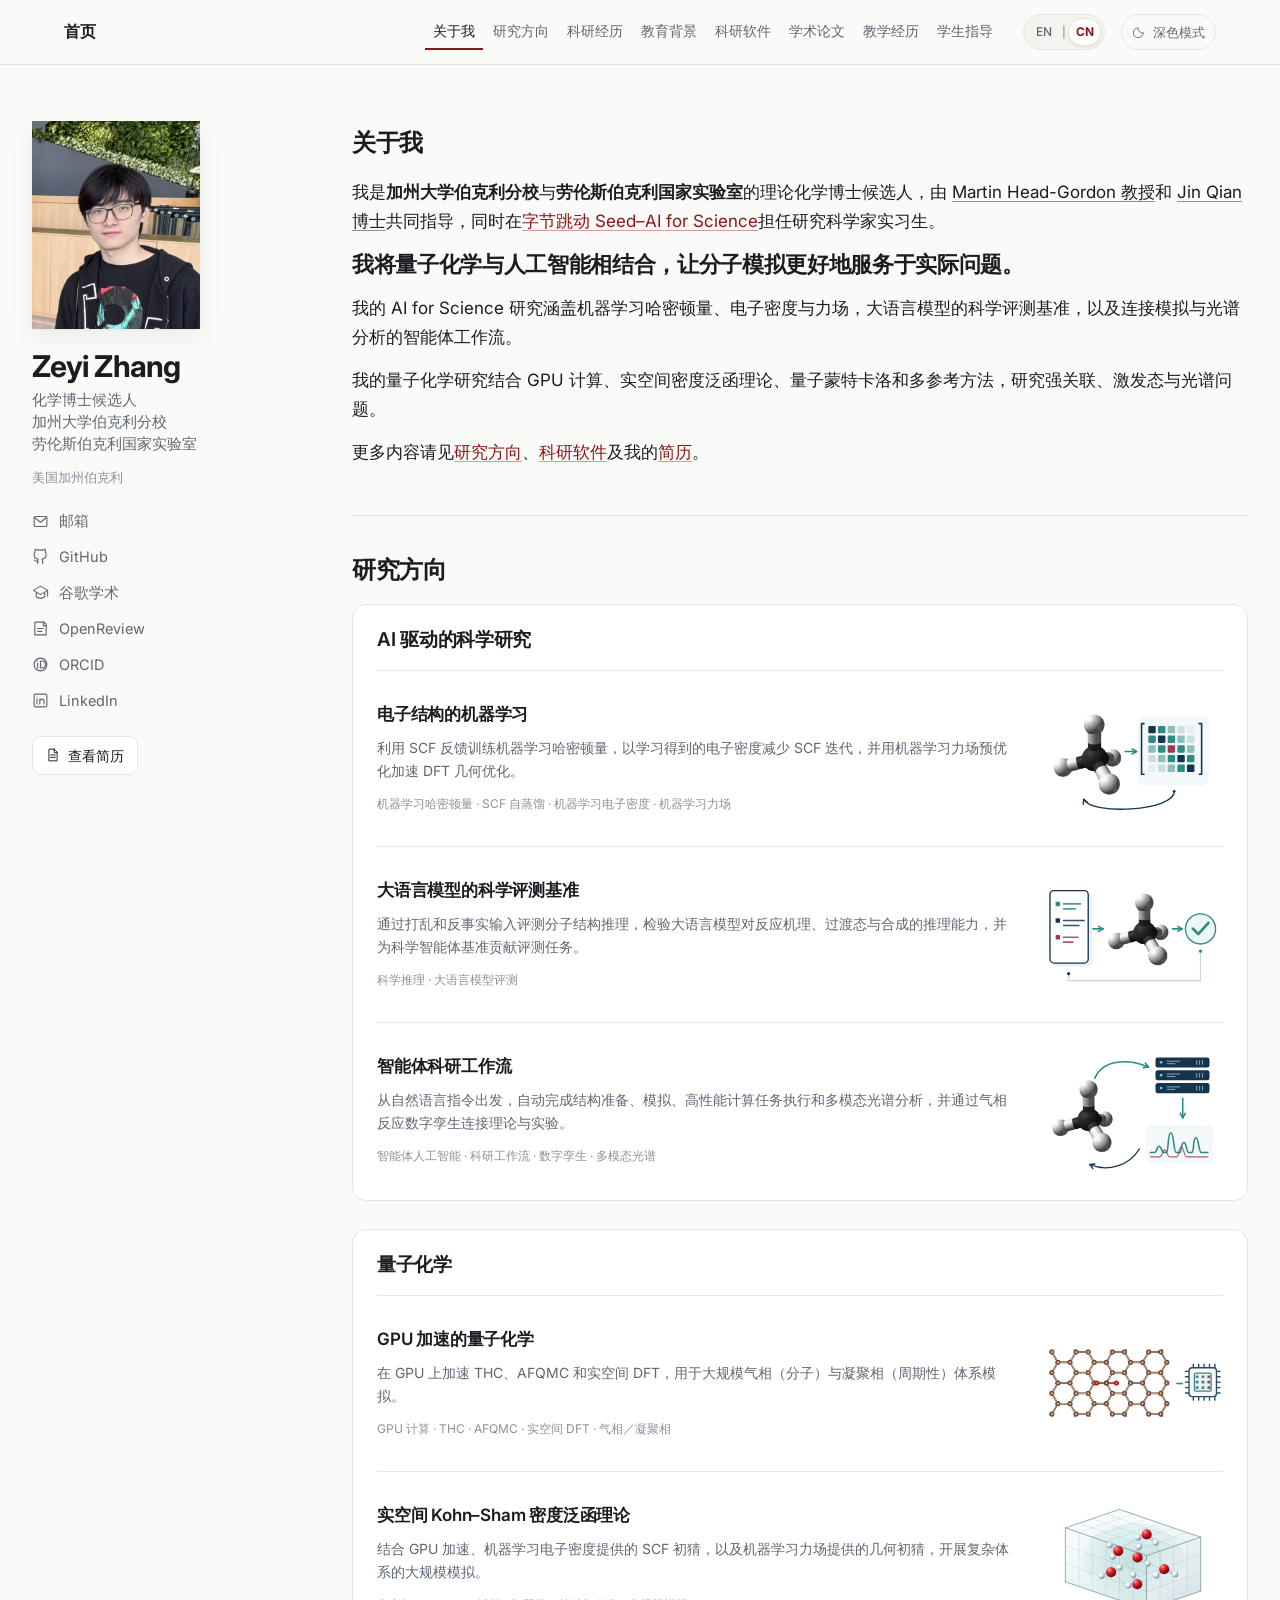
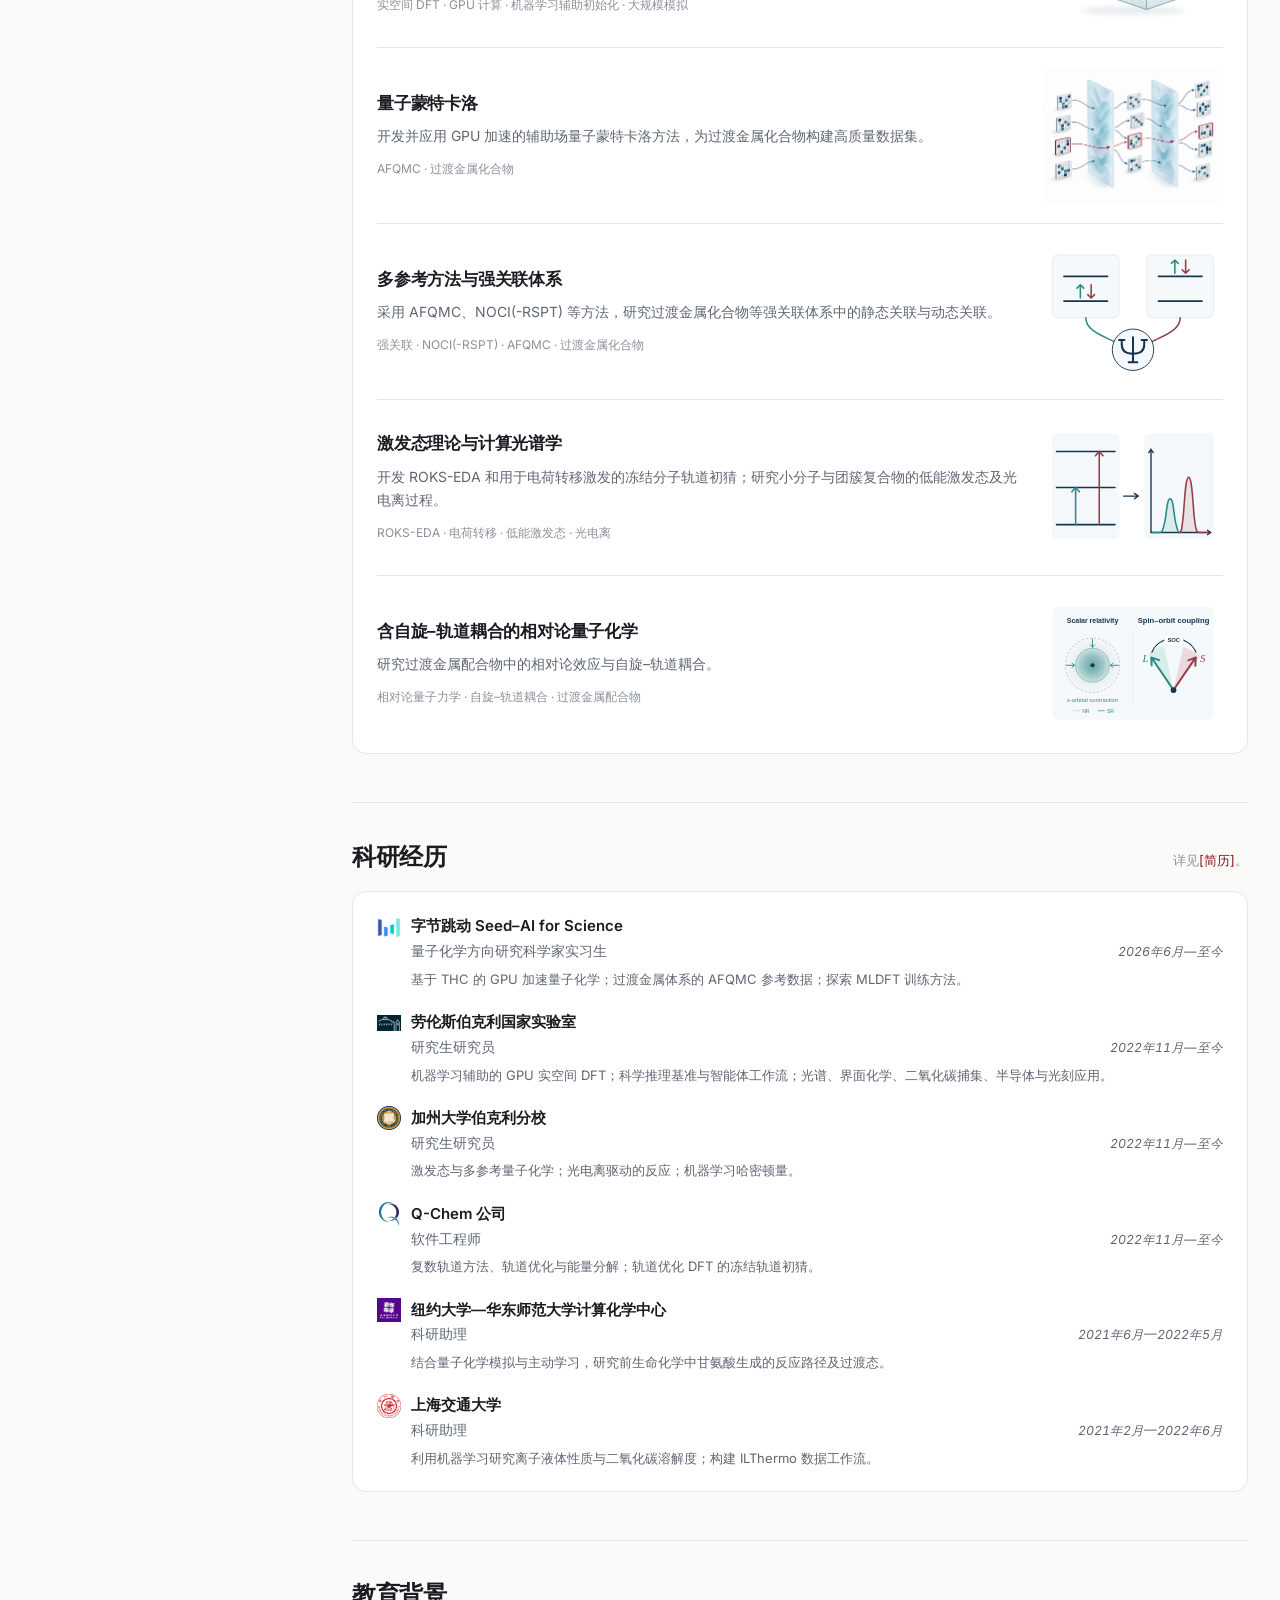
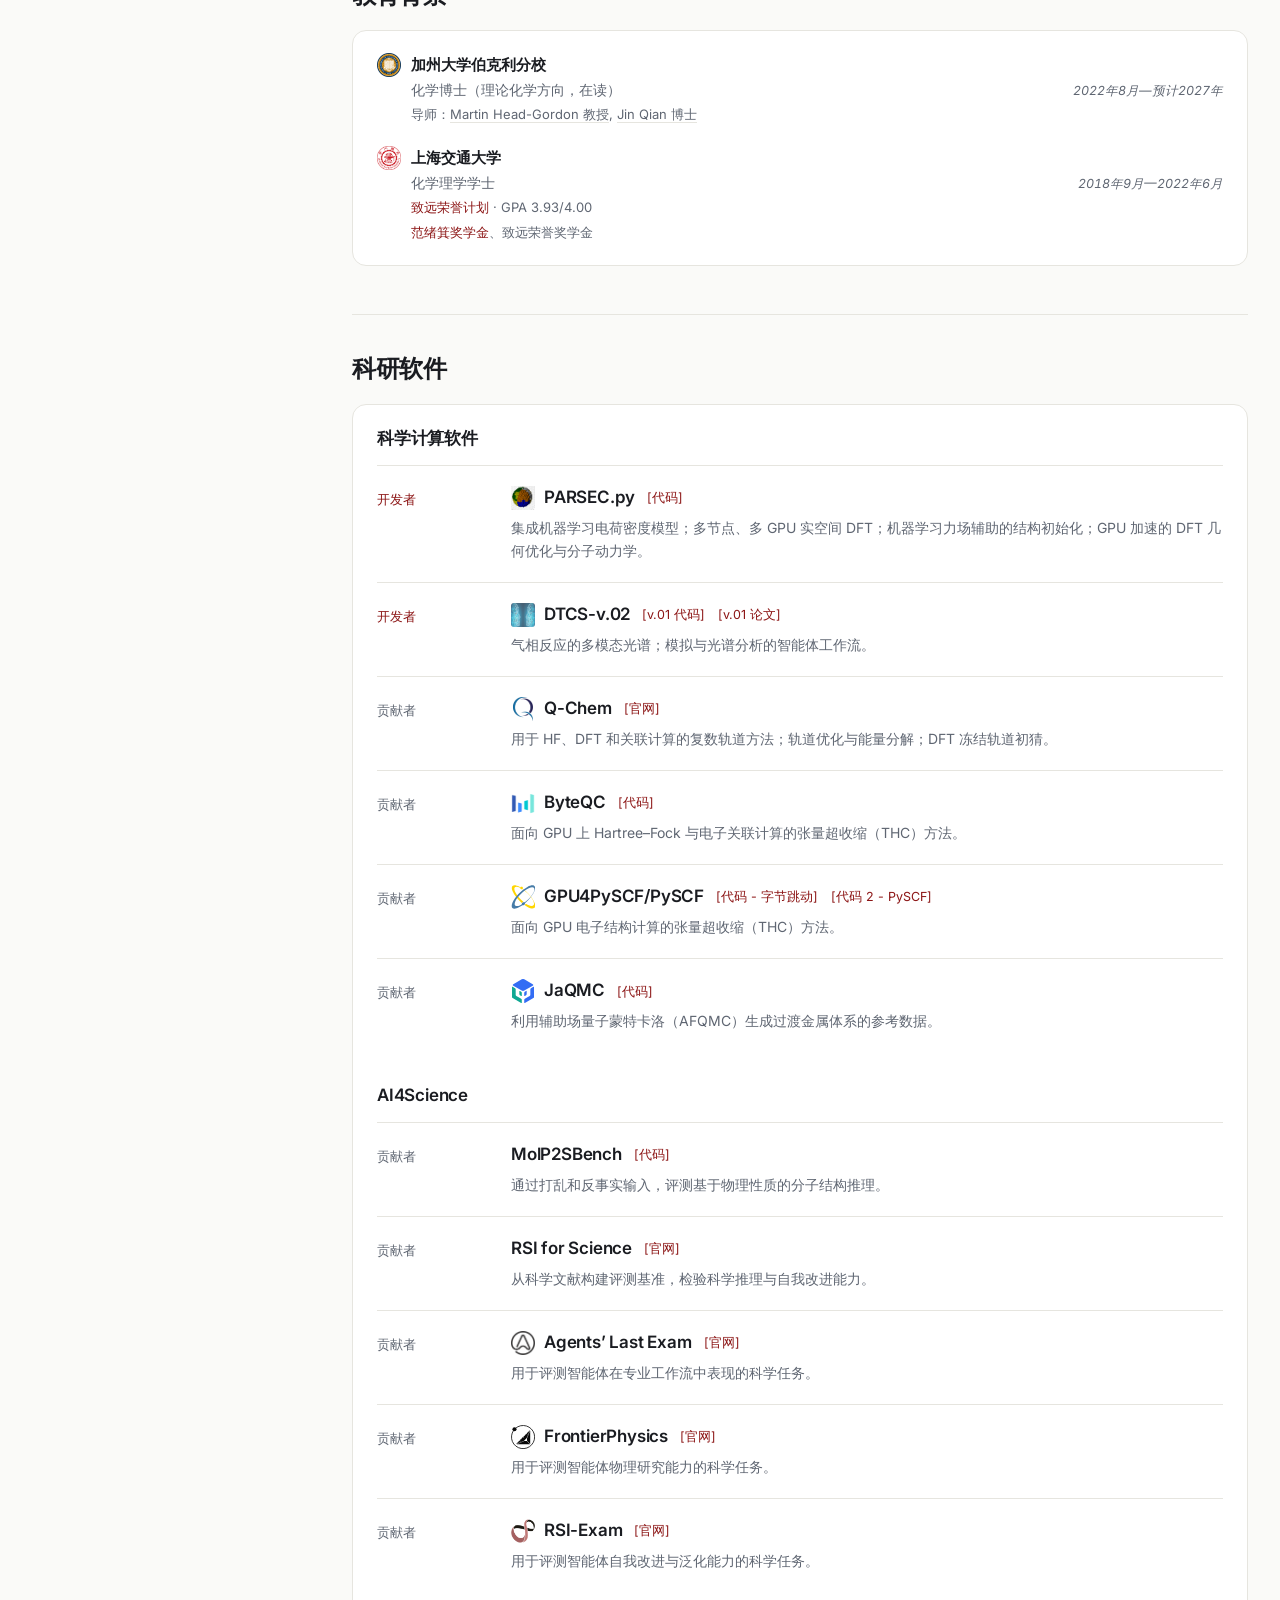
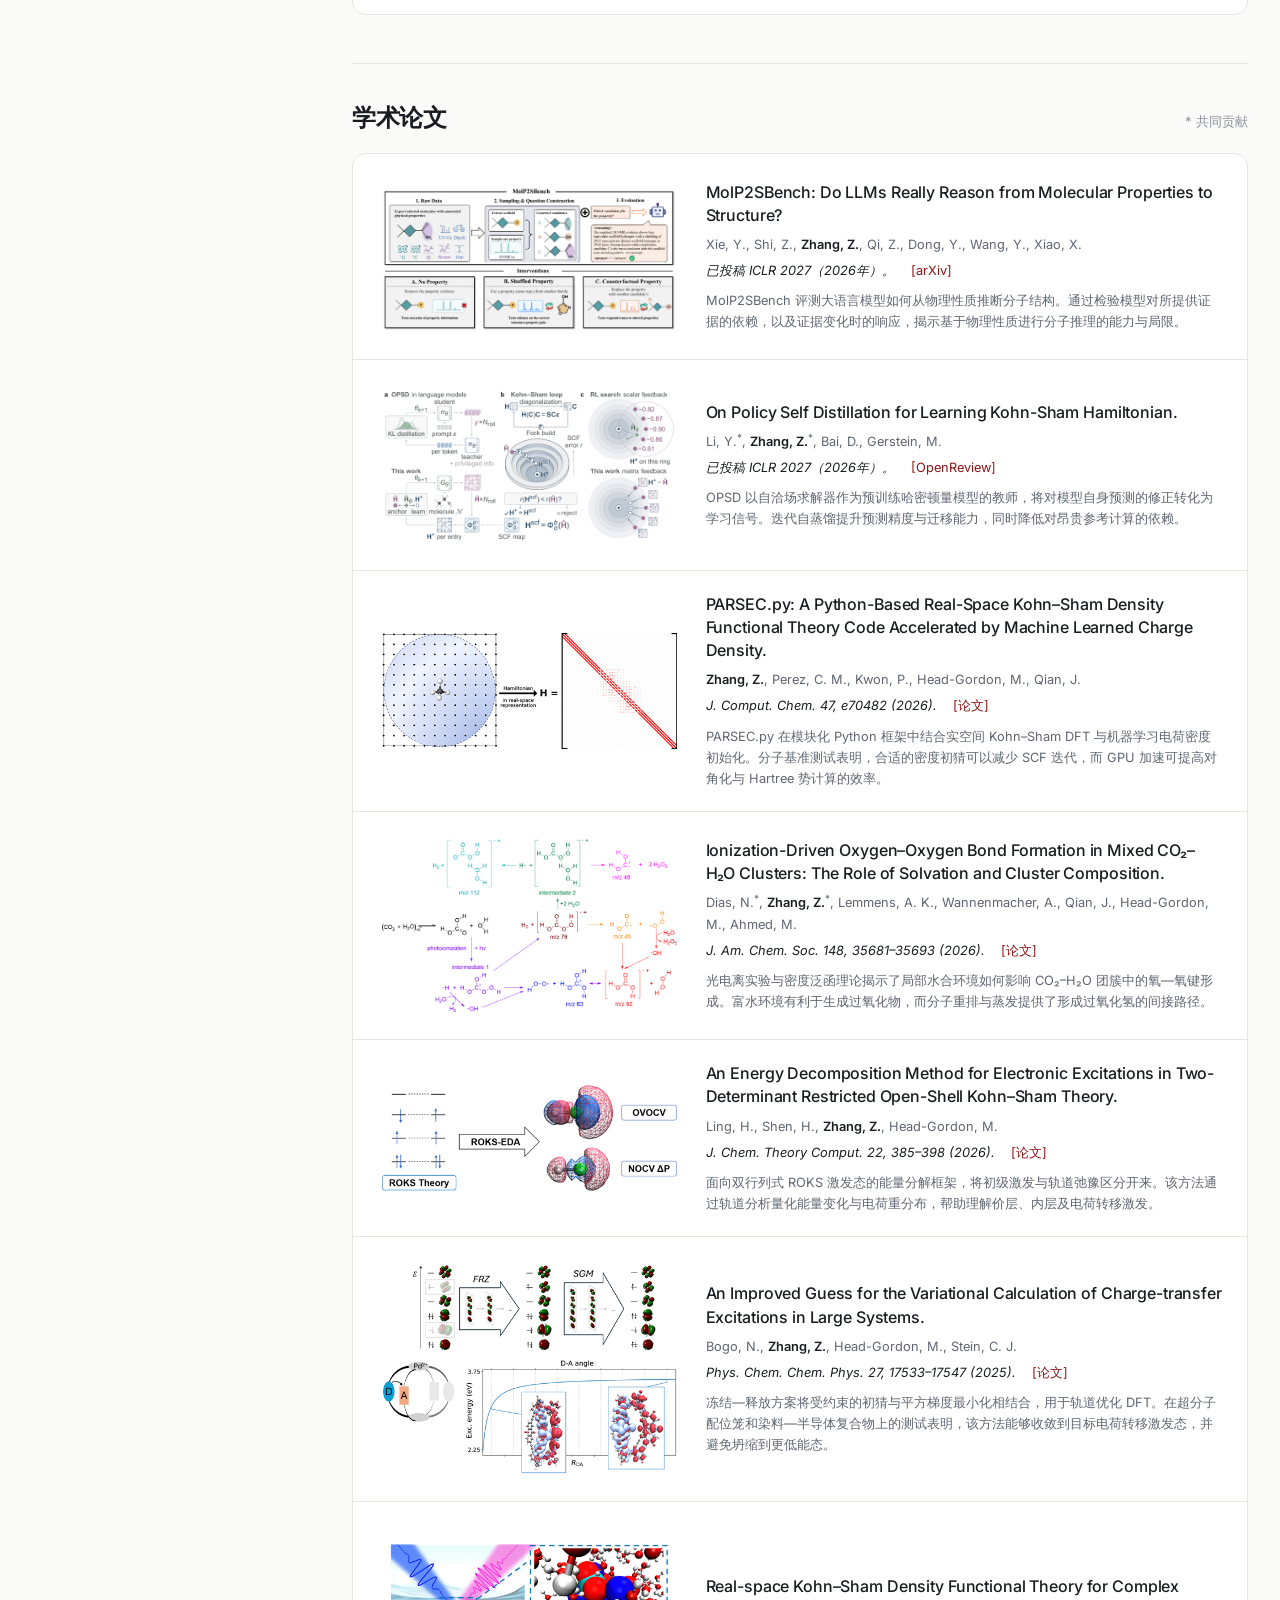
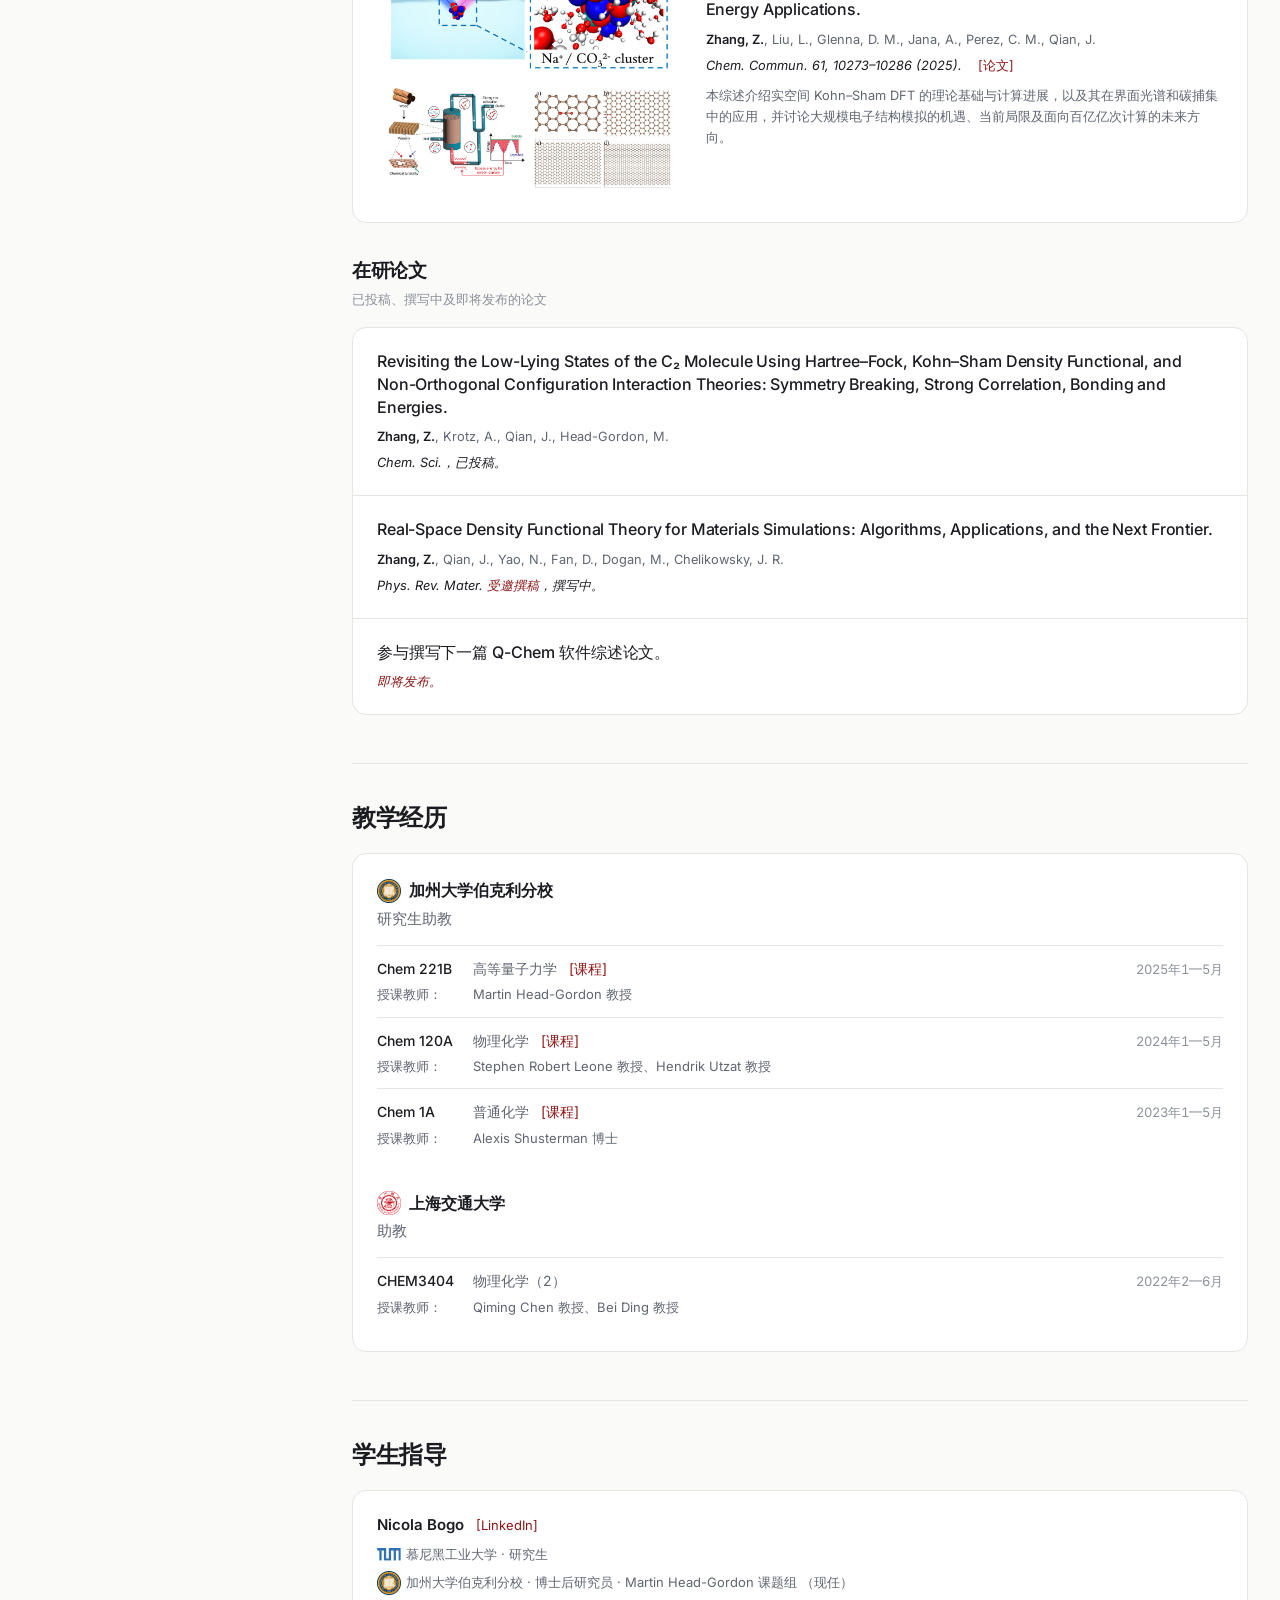
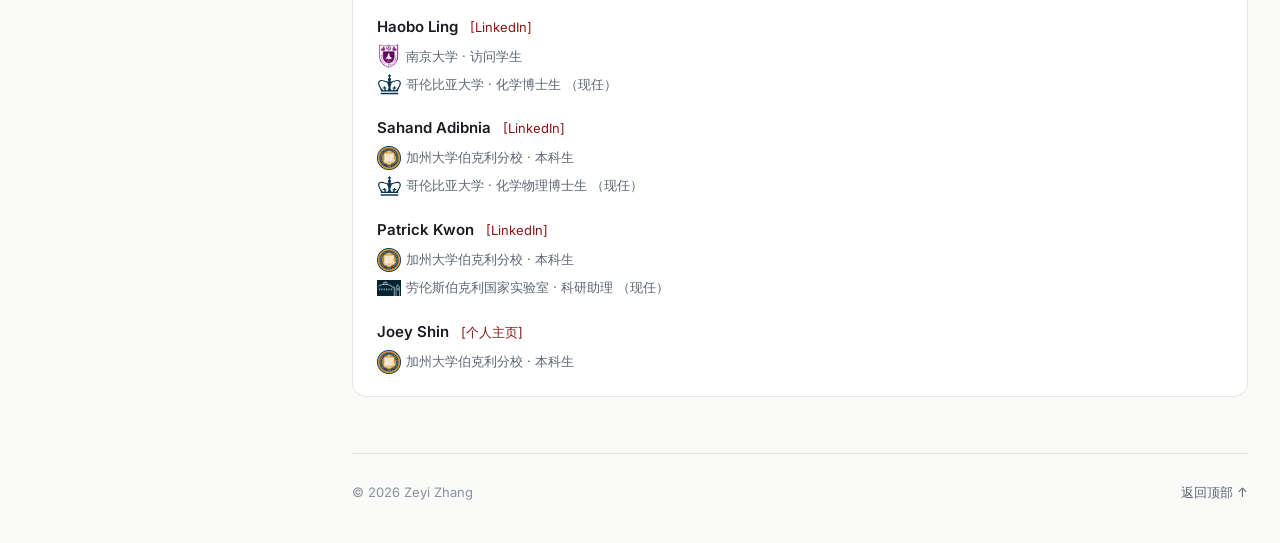
==== commit 7d325521: "Illustrate scalar relativity with spin-orbit coupling" ====
--- a/docs/zh/index.html
+++ b/docs/zh/index.html
@@ -16,4 +16,4 @@
 <link rel="stylesheet" href="../assets/style.css?v=06479aba1e3e"><script src="../assets/site.js?v=f6a304ff4fd2" defer></script>
 </head><body><a class="skip-link" href="#main">跳转到正文</a><header class="topbar"><div class="topbar__inner"><a href="#about" class="topbar__name">首页</a><nav class="toc" aria-label="章节导航"><ol class="toc__list"><li><a href="#about" class="is-active">关于我</a></li><li><a href="#research">研究方向</a></li><li><a href="#experience">科研经历</a></li><li><a href="#education">教育背景</a></li><li><a href="#software">科研软件</a></li><li><a href="#publications">学术论文</a></li><li><a href="#teaching">教学经历</a></li><li><a href="#mentorship">学生指导</a></li></ol></nav><nav class="language-switch" data-language="zh" aria-label="语言"><a class="language-switch__option" href="../" data-language-target="../" data-language-option="en" hreflang="en" lang="en" aria-label="Switch to English">EN</a><span class="language-switch__divider" aria-hidden="true">|</span><a class="language-switch__option" href="./" data-language-target="./" data-language-option="zh" hreflang="zh-CN" lang="zh-CN" aria-label="中文（当前语言）" aria-current="page">CN</a></nav><button class="theme-toggle" type="button" aria-pressed="false" aria-label="切换为深色模式" hidden><svg viewbox="0 0 24 24" fill="none" stroke="currentColor" stroke-width="1.6" stroke-linecap="round" stroke-linejoin="round" aria-hidden="true"><path d="M20.5 13a8.7 8.7 0 0 1-9.5-9.5A9 9 0 1 0 20.5 13Z"/></svg><span>深色模式</span></button></div></header><div class="shell"><aside class="side" aria-label="个人资料与联系方式">
 <div class="profile"><img class="profile__avatar" src="../assets/portrait.jpg?v=42b3bbb7af89" alt="Zeyi Zhang" width="934" height="1156" fetchpriority="high" decoding="async"><div class="profile__identity"><h1 class="profile__name">Zeyi Zhang</h1><p class="profile__tagline">化学博士候选人<br>加州大学伯克利分校<br>劳伦斯伯克利国家实验室</p></div></div>
-<p class="profile__location">美国加州伯克利</p><ul class="links" aria-label="联系方式与学术主页"><li><a href="mailto:zhentan007@berkeley.edu"><svg viewbox="0 0 24 24" fill="none" stroke="currentColor" stroke-width="1.6" stroke-linecap="round" stroke-linejoin="round" aria-hidden="true"><rect x="3" y="5" width="18" height="14" rx="2"/><path d="m3 6 9 7 9-7"/></svg>邮箱</a></li><li><a href="https://github.com/zeyizhang-berkeley" target="_blank" rel="noopener noreferrer"><svg viewbox="0 0 24 24" fill="none" stroke="currentColor" stroke-width="1.6" stroke-linecap="round" stroke-linejoin="round" aria-hidden="true"><path d="M9 19c-4 1-4-2-6-2m12 5v-4c0-1-.3-2-1-2.5 3-.3 6-1.5 6-6.5 0-1.5-.5-2.5-1.5-3.5.5-1 .5-2.5 0-3.5-2-.5-3.5 1-4 1-2-.5-4-.5-6 0-.5 0-2-1.5-4-1-.5 1-.5 2.5 0 3.5C3.5 6.5 3 7.5 3 9c0 5 3 6.2 6 6.5-.7.5-1 1.5-1 2.5v4"/></svg>GitHub</a></li><li><a href="https://scholar.google.com/citations?user=-k2Zl3sAAAAJ" target="_blank" rel="noopener noreferrer"><svg viewbox="0 0 24 24" fill="none" stroke="currentColor" stroke-width="1.6" stroke-linecap="round" stroke-linejoin="round" aria-hidden="true"><path d="m2 9 10-6 10 6-10 6-10-6Z"/><path d="M6 12v6c4 3 8 3 12 0v-6M22 9v8"/></svg>谷歌学术</a></li><li><a href="https://openreview.net/profile?id=~Zeyi_Zhang3" target="_blank" rel="noopener noreferrer"><svg viewbox="0 0 24 24" fill="none" stroke="currentColor" stroke-width="1.6" stroke-linecap="round" stroke-linejoin="round" aria-hidden="true"><path d="M4 3h13l3 3v15H4V3Z"/><path d="M16 3v5h4M8 12h8M8 16h6"/></svg>OpenReview</a></li><li><a href="https://orcid.org/0009-0006-7067-1469" target="_blank" rel="noopener noreferrer"><svg viewbox="0 0 24 24" fill="none" stroke="currentColor" stroke-width="1.6" stroke-linecap="round" stroke-linejoin="round" aria-hidden="true"><circle cx="12" cy="12" r="9"/><path d="M8 10v7m0-10v.1M12 7h2a5 5 0 0 1 0 10h-2V7Z"/></svg>ORCID</a></li><li><a href="https://www.linkedin.com/in/zeyi-zhang-a92929247/" target="_blank" rel="noopener noreferrer"><svg viewbox="0 0 24 24" fill="none" stroke="currentColor" stroke-width="1.6" stroke-linecap="round" stroke-linejoin="round" aria-hidden="true"><rect x="3" y="3" width="18" height="18" rx="2"/><path d="M7 10v7m0-10v.1M11 17v-7m0 3a3 3 0 0 1 6 0v4"/></svg>LinkedIn</a></li></ul><a href="../assets/Zeyi_Zhang_CV_zh.pdf" class="cv-link" target="_blank" rel="noopener noreferrer"><svg viewbox="0 0 24 24" fill="none" stroke="currentColor" stroke-width="1.6" stroke-linecap="round" stroke-linejoin="round" aria-hidden="true"><path d="M14 2H5v20h14V7l-5-5Z"/><path d="M14 2v6h5M8 12h8M8 16h8"/></svg>查看简历</a></aside><main class="main" id="main"><section class="section intro" id="about" aria-labelledby="about-title"><div class="section__head"><h2 id="about-title">关于我</h2></div><p>我是<strong>加州大学伯克利分校</strong>与<strong>劳伦斯伯克利国家实验室</strong>的理论化学博士候选人，由 <a class="person" href="https://mhggroupberkeley.com/members/" target="_blank" rel="noopener noreferrer">Martin Head-Gordon 教授</a>和 <a class="person" href="https://qiangrouppage.lbl.gov/people" target="_blank" rel="noopener noreferrer">Jin Qian 博士</a>共同指导，同时在<a href="https://seed.bytedance.com/en/" target="_blank" rel="noopener noreferrer">字节跳动 Seed–AI for Science</a>担任研究科学家实习生。</p><p class="intro__lead">我将量子化学与人工智能相结合，让分子模拟更好地服务于实际问题。</p><p>我的 AI for Science 研究涵盖机器学习哈密顿量、电子密度与力场，大语言模型的科学评测基准，以及连接模拟与光谱分析的智能体工作流。</p><p>我的量子化学研究结合 GPU 计算、实空间密度泛函理论、量子蒙特卡洛和多参考方法，研究强关联、激发态与光谱问题。</p><p>更多内容请见<a href="#research">研究方向</a>、<a href="#software">科研软件</a>及我的<a href="../assets/Zeyi_Zhang_CV_zh.pdf" target="_blank" rel="noopener noreferrer">简历</a>。</p></section><section class="section " id="research" aria-labelledby="research-title"><div class="section__head"><h2 id="research-title">研究方向</h2></div><div class="research-group section-panel" aria-labelledby="ai-for-science-title"><h3 id="ai-for-science-title">AI 驱动的科学研究</h3><div class="projects"><article class="project project--with-figure" id="machine-learning"><figure class="project__figure"><img src="../assets/research/machine-learning-sourced.svg" alt="经来源核验的甲烷模型连接对称哈密顿矩阵与迭代反馈回路。" width="800" height="600" loading="lazy" decoding="async"></figure><div class="project__body"><h4>电子结构的机器学习</h4><p>利用 SCF 反馈训练机器学习哈密顿量，以学习得到的电子密度减少 SCF 迭代，并用机器学习力场预优化加速 DFT 几何优化。</p><p class="project__keywords">机器学习哈密顿量 · SCF 自蒸馏 · 机器学习电子密度 · 机器学习力场</p></div></article><article class="project project--with-figure" id="scientific-benchmarks"><figure class="project__figure"><img src="../assets/research/scientific-benchmarks-sourced.svg" alt="科学证据卡片、经来源核验的甲烷模型与评测清单共同表示分子推理基准。" width="800" height="600" loading="lazy" decoding="async"></figure><div class="project__body"><h4>大语言模型的科学评测基准</h4><p>通过打乱和反事实输入评测分子结构推理，检验大语言模型对反应机理、过渡态与合成的推理能力，并为科学智能体基准贡献评测任务。</p><p class="project__keywords">科学推理 · 大语言模型评测</p></div></article><article class="project project--with-figure" id="spectroscopy"><figure class="project__figure"><img src="../assets/research/spectroscopy-sourced.svg" alt="经来源核验的甲烷模型、计算资源与示意光谱组成自动化科研工作流。" width="800" height="600" loading="lazy" decoding="async"></figure><div class="project__body"><h4>智能体科研工作流</h4><p>从自然语言指令出发，自动完成结构准备、模拟、高性能计算任务执行和多模态光谱分析，并通过气相反应数字孪生连接理论与实验。</p><p class="project__keywords">智能体人工智能 · 科研工作流 · 数字孪生 · 多模态光谱</p></div></article></div></div><div class="research-group section-panel" aria-labelledby="quantum-chemistry-title"><h3 id="quantum-chemistry-title">量子化学</h3><div class="projects"><article class="project project--with-figure" id="quantum-simulation"><figure class="project__figure"><img src="../assets/research/quantum-simulation-unlabeled-v2.svg" alt="已发表的石墨烯表面二氧化碳模型与 GPU 示意图，原面板编号已移除。" width="800" height="600" loading="lazy" decoding="async"></figure><div class="project__body"><h4>GPU 加速的量子化学</h4><p>在 GPU 上加速 THC、AFQMC 和实空间 DFT，用于大规模气相（分子）与凝聚相（周期性）体系模拟。</p><p class="project__keywords">GPU 计算 · THC · AFQMC · 实空间 DFT · 气相／凝聚相</p></div></article><article class="project project--with-figure" id="real-space-dft"><figure class="project__figure"><img src="../assets/research/real-space-dft-water-cluster-v6.svg" alt="宽矩形实空间网格中的六水分子团簇，白色小球表示氢原子，虚线表示分子间氢键。" width="800" height="600" loading="lazy" decoding="async"></figure><div class="project__body"><h4>实空间 Kohn–Sham 密度泛函理论</h4><p>结合 GPU 加速、机器学习电子密度提供的 SCF 初猜，以及机器学习力场提供的几何初猜，开展复杂体系的大规模模拟。</p><p class="project__keywords">实空间 DFT · GPU 计算 · 机器学习辅助初始化 · 大规模模拟</p></div></article><article class="project project--with-figure" id="quantum-monte-carlo-research"><figure class="project__figure"><img src="../assets/research/quantum-monte-carlo-research-v1.png" alt="量子蒙特卡洛概念图：电子态采样行者在抽样辅助场中传播。" width="1448" height="1086" loading="lazy" decoding="async"></figure><div class="project__body"><h4>量子蒙特卡洛</h4><p>开发并应用 GPU 加速的辅助场量子蒙特卡洛方法，为过渡金属化合物构建高质量数据集。</p><p class="project__keywords">AFQMC · 过渡金属化合物</p></div></article><article class="project project--with-figure" id="strong-correlation"><figure class="project__figure"><img src="../assets/research/strong-correlation-schematic.svg" alt="两个具有相反自旋电子对的电子构型共同组成多构型波函数。" width="800" height="600" loading="lazy" decoding="async"></figure><div class="project__body"><h4>多参考方法与强关联体系</h4><p>采用 AFQMC、NOCI(-RSPT) 等方法，研究过渡金属化合物等强关联体系中的静态关联与动态关联。</p><p class="project__keywords">强关联 · NOCI(-RSPT) · AFQMC · 过渡金属化合物</p></div></article><article class="project project--with-figure" id="excited-states"><figure class="project__figure"><img src="../assets/research/excited-states-original-v2.svg" alt="从基态出发的两种电子跃迁对应两个示意吸收峰，光子能量向右递增。" width="800" height="600" loading="lazy" decoding="async"></figure><div class="project__body"><h4>激发态理论与计算光谱学</h4><p>开发 ROKS-EDA 和用于电荷转移激发的冻结分子轨道初猜；研究小分子与团簇复合物的低能激发态及光电离过程。</p><p class="project__keywords">ROKS-EDA · 电荷转移 · 低能激发态 · 光电离</p></div></article><article class="project project--with-figure" id="relativistic-quantum-chemistry"><figure class="project__figure"><img src="../assets/research/spin-orbit-coupling.svg" alt="以示意连接表示轨道角动量 L 与自旋 S 之间的自旋–轨道相互作用。" width="800" height="600" loading="lazy" decoding="async"></figure><div class="project__body"><h4>相对论量子化学与自旋–轨道耦合</h4><p>研究过渡金属配合物中的相对论效应与自旋–轨道耦合。</p><p class="project__keywords">相对论量子力学 · 自旋–轨道耦合 · 过渡金属配合物</p></div></article></div></div></section><section class="section " id="experience" aria-labelledby="experience-title"><div class="section__head"><h2 id="experience-title">科研经历</h2><p class="section__note">详见<a href="../assets/Zeyi_Zhang_CV_zh.pdf" target="_blank" rel="noopener noreferrer">[简历]</a>。</p></div><div class="section-panel"><ol class="affiliations"><li class="affiliation" id="bytedance"><div class="affiliation__logo"><img src="../assets/institutions/bytedance.png" alt="" width="24" height="24" loading="lazy" decoding="async"></div><div class="affiliation__body"><h3><a href="https://seed.bytedance.com/en/" target="_blank" rel="noopener noreferrer">字节跳动 Seed–AI for Science</a></h3><div class="affiliation__role-date"><p class="exp__role">量子化学方向研究科学家实习生</p><p class="exp__date">2026年6月—至今</p></div><p class="exp__summary">基于 THC 的 GPU 加速量子化学；过渡金属体系的 AFQMC 参考数据；探索 MLDFT 训练方法。</p></div></li><li class="affiliation" id="lbnl"><div class="affiliation__logo"><img src="../assets/institutions/berkeley-lab.png" alt="" width="24" height="24" loading="lazy" decoding="async"></div><div class="affiliation__body"><h3>劳伦斯伯克利国家实验室</h3><div class="affiliation__role-date"><p class="exp__role">研究生研究员</p><p class="exp__date">2022年11月—至今</p></div><p class="exp__summary">机器学习辅助的 GPU 实空间 DFT；科学推理基准与智能体工作流；光谱、界面化学、二氧化碳捕集、半导体与光刻应用。</p></div></li><li class="affiliation" id="berkeley"><div class="affiliation__logo"><img src="../assets/institutions/berkeley.png" alt="" width="24" height="24" loading="lazy" decoding="async"></div><div class="affiliation__body"><h3>加州大学伯克利分校</h3><div class="affiliation__role-date"><p class="exp__role">研究生研究员</p><p class="exp__date">2022年11月—至今</p></div><p class="exp__summary">激发态与多参考量子化学；光电离驱动的反应；机器学习哈密顿量。</p></div></li><li class="affiliation" id="qchem"><div class="affiliation__logo"><img src="../assets/institutions/qchem.png" alt="" width="24" height="24" loading="lazy" decoding="async"></div><div class="affiliation__body"><h3><a href="https://www.q-chem.com/" target="_blank" rel="noopener noreferrer">Q-Chem 公司</a></h3><div class="affiliation__role-date"><p class="exp__role">软件工程师</p><p class="exp__date">2022年11月—至今</p></div><p class="exp__summary">复数轨道方法、轨道优化与能量分解；轨道优化 DFT 的冻结轨道初猜。</p></div></li><li class="affiliation" id="nyu-ecnu"><div class="affiliation__logo"><img src="../assets/institutions/nyu-shanghai.png" alt="" width="24" height="24" loading="lazy" decoding="async"></div><div class="affiliation__body"><h3><a href="https://research.shanghai.nyu.edu/chemistry" target="_blank" rel="noopener noreferrer">纽约大学—华东师范大学计算化学中心</a></h3><div class="affiliation__role-date"><p class="exp__role">科研助理</p><p class="exp__date">2021年6月—2022年5月</p></div><p class="exp__summary">结合量子化学模拟与主动学习，研究前生命化学中甘氨酸生成的反应路径及过渡态。</p></div></li><li class="affiliation" id="sjtu"><div class="affiliation__logo"><img src="../assets/institutions/sjtu.png" alt="" width="24" height="24" loading="lazy" decoding="async"></div><div class="affiliation__body"><h3>上海交通大学</h3><div class="affiliation__role-date"><p class="exp__role">科研助理</p><p class="exp__date">2021年2月—2022年6月</p></div><p class="exp__summary">利用机器学习研究离子液体性质与二氧化碳溶解度；构建 ILThermo 数据工作流。</p></div></li></ol></div></section><section class="section " id="education" aria-labelledby="education-title"><div class="section__head"><h2 id="education-title">教育背景</h2></div><div class="section-panel"><ol class="affiliations"><li class="affiliation"><div class="affiliation__logo"><img src="../assets/institutions/berkeley.png" alt="" width="24" height="24" loading="lazy" decoding="async"></div><div class="affiliation__body"><h3>加州大学伯克利分校</h3><div class="affiliation__role-date"><p class="exp__role">化学博士（理论化学方向，在读）</p><p class="exp__date">2022年8月—预计2027年</p></div><p class="exp__meta">导师：<a href="https://mhggroupberkeley.com/members/" class="person" target="_blank" rel="noopener noreferrer">Martin Head-Gordon 教授</a>, <a href="https://qiangrouppage.lbl.gov/people" class="person" target="_blank" rel="noopener noreferrer">Jin Qian 博士</a></p></div></li><li class="affiliation"><div class="affiliation__logo"><img src="../assets/institutions/sjtu.png" alt="" width="24" height="24" loading="lazy" decoding="async"></div><div class="affiliation__body"><h3>上海交通大学</h3><div class="affiliation__role-date"><p class="exp__role">化学理学学士</p><p class="exp__date">2018年9月—2022年6月</p></div><p class="exp__meta"><a href="https://en.zhiyuan.sjtu.edu.cn/" target="_blank" rel="noopener noreferrer">致远荣誉计划</a> · GPA 3.93/4.00</p><p class="exp__meta"><a href="http://fanhsuchischolars.org.cn/" target="_blank" rel="noopener noreferrer">范绪箕奖学金</a>、致远荣誉奖学金</p></div></li></ol></div></section><section class="section " id="software" aria-labelledby="software-title"><div class="section__head"><h2 id="software-title">科研软件</h2></div><div class="section-panel"><div class="software-group" id="scientific-packages"><h3>科学计算软件</h3><ol class="software-list"><li class="software__item" id="parsec-software"><p class="software__role software__role--developer">开发者</p><div class="software__body"><h4><span class="software__name"><span class="brand-logo brand-logo--parsec" aria-hidden="true"><img src="../assets/logos/parsec.png" alt="" loading="lazy" decoding="async"></span>PARSEC.py</span> <span class="software__resources"><a href="https://github.com/QianGroupPage/PARSEC.py" target="_blank" rel="noopener noreferrer">[代码]</a></span></h4><p class="software__description">集成机器学习电荷密度模型；多节点、多 GPU 实空间 DFT；机器学习力场辅助的结构初始化；GPU 加速的 DFT 几何优化与分子动力学。</p></div></li><li class="software__item" id="digital-twin"><p class="software__role software__role--developer">开发者</p><div class="software__body"><h4><span class="software__name"><span class="brand-logo brand-logo--dtcs" aria-hidden="true"><img src="../assets/logos/dtcs.png" alt="" loading="lazy" decoding="async"></span>DTCS-v.02</span> <span class="software__resources"><a href="https://github.com/QianGroupPage/DTCS-v.01" target="_blank" rel="noopener noreferrer">[v.01 代码]</a> <a href="https://www.nature.com/articles/s43588-025-00857-y" target="_blank" rel="noopener noreferrer">[v.01 论文]</a></span></h4><p class="software__description">气相反应的多模态光谱；模拟与光谱分析的智能体工作流。</p></div></li><li class="software__item" id="qchem-software"><p class="software__role">贡献者</p><div class="software__body"><h4><span class="software__name"><span class="brand-logo" aria-hidden="true"><img src="../assets/institutions/qchem.png" alt="" loading="lazy" decoding="async"></span>Q-Chem</span> <span class="software__resources"><a href="https://www.q-chem.com/" target="_blank" rel="noopener noreferrer">[官网]</a></span></h4><p class="software__description">用于 HF、DFT 和关联计算的复数轨道方法；轨道优化与能量分解；DFT 冻结轨道初猜。</p></div></li><li class="software__item" id="gpu-quantum-chemistry"><p class="software__role">贡献者</p><div class="software__body"><h4><span class="software__name"><span class="brand-logo" aria-hidden="true"><img src="../assets/institutions/bytedance.png" alt="" loading="lazy" decoding="async"></span>ByteQC</span> <span class="software__resources"><a href="https://github.com/bytedance/byteqc" target="_blank" rel="noopener noreferrer">[代码]</a></span></h4><p class="software__description">面向 GPU 上 Hartree–Fock 与电子关联计算的张量超收缩（THC）方法。</p></div></li><li class="software__item" id="gpu4pyscf-software"><p class="software__role">贡献者</p><div class="software__body"><h4><span class="software__name"><span class="brand-logo brand-logo--pyscf" aria-hidden="true"><img src="../assets/logos/pyscf.svg" alt="" loading="lazy" decoding="async"></span>GPU4PySCF/PySCF</span> <span class="software__resources"><a href="https://github.com/bytedance/gpu4pyscf" target="_blank" rel="noopener noreferrer">[代码 - 字节跳动]</a> <a href="https://github.com/pyscf/gpu4pyscf" target="_blank" rel="noopener noreferrer">[代码 2 - PySCF]</a></span></h4><p class="software__description">面向 GPU 电子结构计算的张量超收缩（THC）方法。</p></div></li><li class="software__item" id="quantum-monte-carlo"><p class="software__role">贡献者</p><div class="software__body"><h4><span class="software__name"><span class="brand-logo" aria-hidden="true"><img src="../assets/logos/jaqmc.svg" alt="" loading="lazy" decoding="async"></span>JaQMC</span> <span class="software__resources"><a href="https://github.com/bytedance/jaqmc" target="_blank" rel="noopener noreferrer">[代码]</a></span></h4><p class="software__description">利用辅助场量子蒙特卡洛（AFQMC）生成过渡金属体系的参考数据。</p></div></li></ol></div><div class="software-group" id="rsi-science"><h3>AI4Science</h3><ol class="software-list"><li class="software__item" id="molp2sbench-software"><p class="software__role">贡献者</p><div class="software__body"><h4><span class="software__name">MolP2SBench</span> <span class="software__resources"><a href="https://github.com/DUAL-Xiao/MolP2SBench" target="_blank" rel="noopener noreferrer">[代码]</a></span></h4><p class="software__description">通过打乱和反事实输入，评测基于物理性质的分子结构推理。</p></div></li><li class="software__item" id="rsi-for-science-software"><p class="software__role">贡献者</p><div class="software__body"><h4><span class="software__name">RSI for Science</span> <span class="software__resources"><a href="https://rsi4science.org/" target="_blank" rel="noopener noreferrer">[官网]</a></span></h4><p class="software__description">从科学文献构建评测基准，检验科学推理与自我改进能力。</p></div></li><li class="software__item" id="agents-last-exam-software"><p class="software__role">贡献者</p><div class="software__body"><h4><span class="software__name"><span class="brand-logo" aria-hidden="true"><img src="../assets/logos/agents-last-exam-logo.png" alt="" loading="lazy" decoding="async"></span>Agents’ Last Exam</span> <span class="software__resources"><a href="https://agents-last-exam.org/" target="_blank" rel="noopener noreferrer">[官网]</a></span></h4><p class="software__description">用于评测智能体在专业工作流中表现的科学任务。</p></div></li><li class="software__item" id="frontierphysics-software"><p class="software__role">贡献者</p><div class="software__body"><h4><span class="software__name"><span class="brand-logo" aria-hidden="true"><img src="../assets/logos/frontierphysics-icon.svg" alt="" loading="lazy" decoding="async"></span>FrontierPhysics</span> <span class="software__resources"><a href="https://www.benchflow.ai/frontierphysics" target="_blank" rel="noopener noreferrer">[官网]</a></span></h4><p class="software__description">用于评测智能体物理研究能力的科学任务。</p></div></li><li class="software__item" id="rsi-exam-software"><p class="software__role">贡献者</p><div class="software__body"><h4><span class="software__name"><span class="brand-logo" aria-hidden="true"><img src="../assets/logos/rsi-exam-logo.png" alt="" loading="lazy" decoding="async"></span>RSI-Exam</span> <span class="software__resources"><a href="https://rsi-exam.ai/index.html" target="_blank" rel="noopener noreferrer">[官网]</a></span></h4><p class="software__description">用于评测智能体自我改进与泛化能力的科学任务。</p></div></li></ol></div></div></section><section class="section " id="publications" aria-labelledby="publications-title"><div class="section__head"><h2 id="publications-title">学术论文</h2><p class="section__note">* 共同贡献</p></div><div class="pubs"><article class="pub pub--with-figure" id="paper-1" aria-label="论文 1"><figure class="pub__figure"><button class="pub__figure-link" type="button" data-figure-src="../assets/papers/molp2s-figure1-vector.svg?v=fef65d4d7ade" aria-haspopup="dialog" aria-controls="figure-lightbox" title="放大图片" aria-label="放大论文配图：MolP2SBench: Do LLMs Really Reason from Molecular Properties to Structure?"><img src="../assets/papers/molp2s-figure1.png" alt="MolP2SBench 的分子结构推理流程及物理性质干预。" width="1244" height="638" loading="lazy" decoding="async"></button></figure><div class="pub__body"><h3>MolP2SBench: Do LLMs Really Reason from Molecular Properties to Structure?</h3><p class="pub__authors">Xie, Y., Shi, Z., <strong>Zhang, Z.</strong>, Qi, Z., Dong, Y., Wang, Y., Xiao, X.</p><p class="pub__citation">已投稿 ICLR 2027（2026年）。 <span class="pub__resources"><a href="https://arxiv.org/html/2610.12522v1" target="_blank" rel="noopener noreferrer">[arXiv]</a></span></p><p class="pub__summary">MolP2SBench 评测大语言模型如何从物理性质推断分子结构。通过检验模型对所提供证据的依赖，以及证据变化时的响应，揭示基于物理性质进行分子推理的能力与局限。</p></div></article><article class="pub pub--with-figure" id="paper-2" aria-label="论文 2"><figure class="pub__figure"><button class="pub__figure-link" type="button" data-figure-src="../assets/papers/opsd-figure1-vector.svg?v=9e684137e18c" aria-haspopup="dialog" aria-controls="figure-lightbox" title="放大图片" aria-label="放大论文配图：On Policy Self Distillation for Learning Kohn-Sham Hamiltonian."><img src="../assets/papers/opsd-figure1.png" alt="OPSD 利用密集的 SCF 修正学习哈密顿量。" width="1400" height="740" loading="lazy" decoding="async"></button></figure><div class="pub__body"><h3>On Policy Self Distillation for Learning Kohn-Sham Hamiltonian.</h3><p class="pub__authors">Li, Y.<sup>*</sup>, <strong>Zhang, Z.</strong><sup>*</sup>, Bai, D., Gerstein, M.</p><p class="pub__citation">已投稿 ICLR 2027（2026年）。 <span class="pub__resources"><a href="https://openreview.net/forum?id=l3ZCZaRFKC" target="_blank" rel="noopener noreferrer">[OpenReview]</a></span></p><p class="pub__summary">OPSD 以自洽场求解器作为预训练哈密顿量模型的教师，将对模型自身预测的修正转化为学习信号。迭代自蒸馏提升预测精度与迁移能力，同时降低对昂贵参考计算的依赖。</p></div></article><article class="pub pub--with-figure" id="paper-3" aria-label="论文 3"><figure class="pub__figure"><button class="pub__figure-link" type="button" data-figure-src="../assets/papers/realspace-graphical-abstract-highres.png?v=37460c89ecfc" aria-haspopup="dialog" aria-controls="figure-lightbox" title="放大图片" aria-label="放大论文配图：PARSEC.py: A Python-Based Real-Space Kohn–Sham Density Functional Theory Code Accelerated by Machine Learned Charge Density."><img src="../assets/papers/realspace-graphical-abstract.png" alt="分子的实空间网格表示与 Kohn–Sham 哈密顿量的稀疏结构，来自实空间 KS-DFT 综述的图文摘要。" width="520" height="204" loading="lazy" decoding="async"></button></figure><div class="pub__body"><h3>PARSEC.py: A Python-Based Real-Space Kohn–Sham Density Functional Theory Code Accelerated by Machine Learned Charge Density.</h3><p class="pub__authors"><strong>Zhang, Z.</strong>, Perez, C. M., Kwon, P., Head-Gordon, M., Qian, J.</p><p class="pub__citation">J. Comput. Chem. 47, e70482 (2026). <span class="pub__resources"><a href="https://doi.org/10.1002/jcc.70482" target="_blank" rel="noopener noreferrer">[论文]</a></span></p><p class="pub__summary">PARSEC.py 在模块化 Python 框架中结合实空间 Kohn–Sham DFT 与机器学习电荷密度初始化。分子基准测试表明，合适的密度初猜可以减少 SCF 迭代，而 GPU 加速可提高对角化与 Hartree 势计算的效率。</p></div></article><article class="pub pub--with-figure" id="paper-4" aria-label="论文 4"><figure class="pub__figure"><button class="pub__figure-link" type="button" data-figure-src="../assets/papers/photoionization-figure1.png" aria-haspopup="dialog" aria-controls="figure-lightbox" title="放大图片" aria-label="放大论文配图：Ionization-Driven Oxygen–Oxygen Bond Formation in Mixed CO₂–H₂O Clusters: The Role of Solvation and Cluster Composition."><img src="../assets/papers/photoionization-figure1.png" alt="混合二氧化碳—水团簇光电离后的反应路径与离子产物，包括氧—氧键形成和过氧化氢产物。" width="1500" height="883" loading="lazy" decoding="async"></button></figure><div class="pub__body"><h3>Ionization-Driven Oxygen–Oxygen Bond Formation in Mixed CO₂–H₂O Clusters: The Role of Solvation and Cluster Composition.</h3><p class="pub__authors">Dias, N.<sup>*</sup>, <strong>Zhang, Z.</strong><sup>*</sup>, Lemmens, A. K., Wannenmacher, A., Qian, J., Head-Gordon, M., Ahmed, M.</p><p class="pub__citation">J. Am. Chem. Soc. 148, 35681–35693 (2026). <span class="pub__resources"><a href="https://doi.org/10.1021/jacs.6c07627" target="_blank" rel="noopener noreferrer">[论文]</a></span></p><p class="pub__summary">光电离实验与密度泛函理论揭示了局部水合环境如何影响 CO₂–H₂O 团簇中的氧—氧键形成。富水环境有利于生成过氧化物，而分子重排与蒸发提供了形成过氧化氢的间接路径。</p></div></article><article class="pub pub--with-figure" id="paper-5" aria-label="论文 5"><figure class="pub__figure"><button class="pub__figure-link" type="button" data-figure-src="../assets/papers/rokseda-graphical-abstract-highres.png?v=bd4d834c9885" aria-haspopup="dialog" aria-controls="figure-lightbox" title="放大图片" aria-label="放大论文配图：An Energy Decomposition Method for Electronic Excitations in Two-Determinant Restricted Open-Shell Kohn–Sham Theory."><img src="../assets/papers/rokseda-graphical-abstract.png" alt="ROKS-EDA 将轨道占据图与 OVOCV 轨道及 NOCV 密度差可视化相联系。" width="520" height="187" loading="lazy" decoding="async"></button></figure><div class="pub__body"><h3>An Energy Decomposition Method for Electronic Excitations in Two-Determinant Restricted Open-Shell Kohn–Sham Theory.</h3><p class="pub__authors">Ling, H., Shen, H., <strong>Zhang, Z.</strong>, Head-Gordon, M.</p><p class="pub__citation">J. Chem. Theory Comput. 22, 385–398 (2026). <span class="pub__resources"><a href="https://doi.org/10.1021/acs.jctc.5c01738" target="_blank" rel="noopener noreferrer">[论文]</a></span></p><p class="pub__summary">面向双行列式 ROKS 激发态的能量分解框架，将初级激发与轨道弛豫区分开来。该方法通过轨道分析量化能量变化与电荷重分布，帮助理解价层、内层及电荷转移激发。</p></div></article><article class="pub pub--with-figure" id="paper-6" aria-label="论文 6"><figure class="pub__figure"><button class="pub__figure-link" type="button" data-figure-src="../assets/papers/ctguess-graphical-abstract-highres.png?v=d90284c07ff8" aria-haspopup="dialog" aria-controls="figure-lightbox" title="放大图片" aria-label="放大论文配图：An Improved Guess for the Variational Calculation of Charge-transfer Excitations in Large Systems."><img src="../assets/papers/ctguess-graphical-abstract.png" alt="用于供体—受体笼中电荷转移激发的冻结—释放平方梯度最小化方法。" width="520" height="370" loading="lazy" decoding="async"></button></figure><div class="pub__body"><h3>An Improved Guess for the Variational Calculation of Charge-transfer Excitations in Large Systems.</h3><p class="pub__authors">Bogo, N., <strong>Zhang, Z.</strong>, Head-Gordon, M., Stein, C. J.</p><p class="pub__citation">Phys. Chem. Chem. Phys. 27, 17533–17547 (2025). <span class="pub__resources"><a href="https://doi.org/10.1039/D5CP01867F" target="_blank" rel="noopener noreferrer">[论文]</a></span></p><p class="pub__summary">冻结—释放方案将受约束的初猜与平方梯度最小化相结合，用于轨道优化 DFT。在超分子配位笼和染料—半导体复合物上的测试表明，该方法能够收敛到目标电荷转移激发态，并避免坍缩到更低能态。</p></div></article><article class="pub pub--with-figure" id="paper-7" aria-label="论文 7"><figure class="pub__figure"><button class="pub__figure-link" type="button" data-figure-src="../assets/papers/realspace-figures-6-8-9-highres.svg?v=62897f81b4b1" aria-haspopup="dialog" aria-controls="figure-lightbox" title="放大图片" aria-label="放大论文配图：Real-space Kohn–Sham Density Functional Theory for Complex Energy Applications."><img src="../assets/papers/realspace-figures-6-8-9.svg?v=a925f3fae68b" alt="图6、8、9：气—水界面的碳酸根、木质碳材料捕集二氧化碳，以及石墨烯表面的二氧化碳。" width="1040" height="940" loading="lazy" decoding="async"></button></figure><div class="pub__body"><h3>Real-space Kohn–Sham Density Functional Theory for Complex Energy Applications.</h3><p class="pub__authors"><strong>Zhang, Z.</strong>, Liu, L., Glenna, D. M., Jana, A., Perez, C. M., Qian, J.</p><p class="pub__citation">Chem. Commun. 61, 10273–10286 (2025). <span class="pub__resources"><a href="https://doi.org/10.1039/D5CC01820J" target="_blank" rel="noopener noreferrer">[论文]</a></span></p><p class="pub__summary">本综述介绍实空间 Kohn–Sham DFT 的理论基础与计算进展，以及其在界面光谱和碳捕集中的应用，并讨论大规模电子结构模拟的机遇、当前局限及面向百亿亿次计算的未来方向。</p></div></article></div><div class="subsection__head" id="manuscripts"><h3>在研论文</h3><p>已投稿、撰写中及即将发布的论文</p></div><div class="pubs"><article class="pub" id="paper-8" aria-label="论文 8"><div class="pub__body"><h3>Revisiting the Low-Lying States of the C₂ Molecule Using Hartree–Fock, Kohn–Sham Density Functional, and Non-Orthogonal Configuration Interaction Theories: Symmetry Breaking, Strong Correlation, Bonding and Energies.</h3><p class="pub__authors"><strong>Zhang, Z.</strong>, Krotz, A., Qian, J., Head-Gordon, M.</p><p class="pub__citation">Chem. Sci.，已投稿。</p></div></article><article class="pub" id="paper-9" aria-label="论文 9"><div class="pub__body"><h3>Real-Space Density Functional Theory for Materials Simulations: Algorithms, Applications, and the Next Frontier.</h3><p class="pub__authors"><strong>Zhang, Z.</strong>, Qian, J., Yao, N., Fan, D., Dogan, M., Chelikowsky, J. R.</p><p class="pub__citation">Phys. Rev. Mater. <a href="https://journals.aps.org/prmaterials/collections/PRM-COMPMATER26" target="_blank" rel="noopener noreferrer">受邀撰稿</a>，撰写中。</p></div></article><article class="pub" id="paper-10" aria-label="论文 10"><div class="pub__body"><p class="announcement">参与撰写下一篇 Q-Chem 软件综述论文。</p><p class="pub__citation"><a href="https://q-chem.com/support/releaselog70/" target="_blank" rel="noopener noreferrer">即将发布。</a></p></div></article></div></section><section class="section " id="teaching" aria-labelledby="teaching-title"><div class="section__head"><h2 id="teaching-title">教学经历</h2></div><div class="section-panel"><div class="teaching-group"><h3><span class="institution-name"><span class="institution-mark institution-mark--berkeley" aria-hidden="true"><img src="../assets/institutions/berkeley.png" alt="" width="18" height="18" loading="lazy" decoding="async"></span><span class="institution-name__text">加州大学伯克利分校</span></span></h3><p class="exp__role">研究生助教</p><ul class="courses"><li><div class="course__title"><strong>Chem 221B</strong><span class="course__name">高等量子力学<a href="https://classes.berkeley.edu/content/2025-spring-chem-221b-001-lec-001" target="_blank" rel="noopener noreferrer">[课程]</a></span></div><span class="exp__date">2025年1—5月</span><p class="course__instructors"><span>授课教师：</span><span>Martin Head-Gordon 教授</span></p></li><li><div class="course__title"><strong>Chem 120A</strong><span class="course__name">物理化学<a href="https://classes.berkeley.edu/content/2024-spring-chem-120a-001-lec-001" target="_blank" rel="noopener noreferrer">[课程]</a></span></div><span class="exp__date">2024年1—5月</span><p class="course__instructors"><span>授课教师：</span><span>Stephen Robert Leone 教授、Hendrik Utzat 教授</span></p></li><li><div class="course__title"><strong>Chem 1A</strong><span class="course__name">普通化学<a href="https://classes.berkeley.edu/content/2023-spring-chem-1a-001-lec-001" target="_blank" rel="noopener noreferrer">[课程]</a></span></div><span class="exp__date">2023年1—5月</span><p class="course__instructors"><span>授课教师：</span><span>Alexis Shusterman 博士</span></p></li></ul></div><div class="teaching-group"><h3><span class="institution-name"><span class="institution-mark institution-mark--sjtu" aria-hidden="true"><img src="../assets/institutions/sjtu.png" alt="" width="18" height="18" loading="lazy" decoding="async"></span><span class="institution-name__text">上海交通大学</span></span></h3><p class="exp__role">助教</p><ul class="courses"><li><div class="course__title"><strong>CHEM3404</strong><span class="course__name">物理化学（2）</span></div><span class="exp__date">2022年2—6月</span><p class="course__instructors"><span>授课教师：</span><span>Qiming Chen 教授、Bei Ding 教授</span></p></li></ul></div></div></section><section class="section " id="mentorship" aria-labelledby="mentorship-title"><div class="section__head"><h2 id="mentorship-title">学生指导</h2></div><div class="section-panel"><ul class="mentees"><li><h3>Nicola Bogo<a href="https://www.linkedin.com/in/nicola-bogo-b9693a211" class="mentee__link" target="_blank" rel="noopener noreferrer">[LinkedIn]</a></h3><p class="exp__meta mentee-line"><span class="institution-name"><span class="institution-mark institution-mark--tum" aria-hidden="true"><img src="../assets/institutions/tum.svg" alt="" width="18" height="18" loading="lazy" decoding="async"></span><span class="institution-name__text">慕尼黑工业大学</span></span> <span>· 研究生</span></p><p class="mentee__now mentee-line"><span class="institution-name"><span class="institution-mark institution-mark--berkeley" aria-hidden="true"><img src="../assets/institutions/berkeley.png" alt="" width="18" height="18" loading="lazy" decoding="async"></span><span class="institution-name__text">加州大学伯克利分校</span></span> <span>· 博士后研究员</span> <span>· Martin Head-Gordon 课题组</span> <span>（现任）</span></p></li><li><h3>Haobo Ling<a href="https://www.linkedin.com/in/haobo-ling-47540a336/" class="mentee__link" target="_blank" rel="noopener noreferrer">[LinkedIn]</a></h3><p class="exp__meta mentee-line"><span class="institution-name"><span class="institution-mark institution-mark--nanjing" aria-hidden="true"><img src="../assets/institutions/nanjing.png" alt="" width="18" height="18" loading="lazy" decoding="async"></span><span class="institution-name__text">南京大学</span></span> <span>· 访问学生</span></p><p class="mentee__now mentee-line"><span class="institution-name"><span class="institution-mark institution-mark--columbia" aria-hidden="true"><img src="../assets/institutions/columbia.svg" alt="" width="18" height="18" loading="lazy" decoding="async"></span><span class="institution-name__text">哥伦比亚大学</span></span> <span>· 化学博士生</span> <span>（现任）</span></p></li><li><h3>Sahand Adibnia<a href="https://www.linkedin.com/in/sahand-adibnia/" class="mentee__link" target="_blank" rel="noopener noreferrer">[LinkedIn]</a></h3><p class="exp__meta mentee-line"><span class="institution-name"><span class="institution-mark institution-mark--berkeley" aria-hidden="true"><img src="../assets/institutions/berkeley.png" alt="" width="18" height="18" loading="lazy" decoding="async"></span><span class="institution-name__text">加州大学伯克利分校</span></span> <span>· 本科生</span></p><p class="mentee__now mentee-line"><span class="institution-name"><span class="institution-mark institution-mark--columbia" aria-hidden="true"><img src="../assets/institutions/columbia.svg" alt="" width="18" height="18" loading="lazy" decoding="async"></span><span class="institution-name__text">哥伦比亚大学</span></span> <span>· 化学物理博士生</span> <span>（现任）</span></p></li><li><h3>Patrick Kwon<a href="https://www.linkedin.com/in/patrickkwon27" class="mentee__link" target="_blank" rel="noopener noreferrer">[LinkedIn]</a></h3><p class="exp__meta mentee-line"><span class="institution-name"><span class="institution-mark institution-mark--berkeley" aria-hidden="true"><img src="../assets/institutions/berkeley.png" alt="" width="18" height="18" loading="lazy" decoding="async"></span><span class="institution-name__text">加州大学伯克利分校</span></span> <span>· 本科生</span></p><p class="mentee__now mentee-line"><span class="institution-name"><span class="institution-mark institution-mark--lbnl" aria-hidden="true"><img src="../assets/institutions/berkeley-lab.png" alt="" width="18" height="18" loading="lazy" decoding="async"></span><span class="institution-name__text">劳伦斯伯克利国家实验室</span></span> <span>· 科研助理</span> <span>（现任）</span></p></li><li><h3>Joey Shin<a href="https://mhggroupberkeley.com/members/#:~:text=Joey%20Shin" class="mentee__link" target="_blank" rel="noopener noreferrer">[个人主页]</a></h3><p class="exp__meta mentee-line"><span class="institution-name"><span class="institution-mark institution-mark--berkeley" aria-hidden="true"><img src="../assets/institutions/berkeley.png" alt="" width="18" height="18" loading="lazy" decoding="async"></span><span class="institution-name__text">加州大学伯克利分校</span></span> <span>· 本科生</span></p></li></ul></div></section><footer class="foot"><span>© 2026 Zeyi Zhang</span><a href="#about">返回顶部 ↑</a></footer></main></div><dialog class="figure-viewer" id="figure-lightbox" aria-label="放大图片"><div class="figure-viewer__panel"><div class="figure-viewer__toolbar"><button class="figure-viewer__close" type="button" aria-label="关闭放大图片" autofocus><span aria-hidden="true">×</span> 关闭</button></div><img class="figure-viewer__image" alt=""></div></dialog></body></html>+<p class="profile__location">美国加州伯克利</p><ul class="links" aria-label="联系方式与学术主页"><li><a href="mailto:zhentan007@berkeley.edu"><svg viewbox="0 0 24 24" fill="none" stroke="currentColor" stroke-width="1.6" stroke-linecap="round" stroke-linejoin="round" aria-hidden="true"><rect x="3" y="5" width="18" height="14" rx="2"/><path d="m3 6 9 7 9-7"/></svg>邮箱</a></li><li><a href="https://github.com/zeyizhang-berkeley" target="_blank" rel="noopener noreferrer"><svg viewbox="0 0 24 24" fill="none" stroke="currentColor" stroke-width="1.6" stroke-linecap="round" stroke-linejoin="round" aria-hidden="true"><path d="M9 19c-4 1-4-2-6-2m12 5v-4c0-1-.3-2-1-2.5 3-.3 6-1.5 6-6.5 0-1.5-.5-2.5-1.5-3.5.5-1 .5-2.5 0-3.5-2-.5-3.5 1-4 1-2-.5-4-.5-6 0-.5 0-2-1.5-4-1-.5 1-.5 2.5 0 3.5C3.5 6.5 3 7.5 3 9c0 5 3 6.2 6 6.5-.7.5-1 1.5-1 2.5v4"/></svg>GitHub</a></li><li><a href="https://scholar.google.com/citations?user=-k2Zl3sAAAAJ" target="_blank" rel="noopener noreferrer"><svg viewbox="0 0 24 24" fill="none" stroke="currentColor" stroke-width="1.6" stroke-linecap="round" stroke-linejoin="round" aria-hidden="true"><path d="m2 9 10-6 10 6-10 6-10-6Z"/><path d="M6 12v6c4 3 8 3 12 0v-6M22 9v8"/></svg>谷歌学术</a></li><li><a href="https://openreview.net/profile?id=~Zeyi_Zhang3" target="_blank" rel="noopener noreferrer"><svg viewbox="0 0 24 24" fill="none" stroke="currentColor" stroke-width="1.6" stroke-linecap="round" stroke-linejoin="round" aria-hidden="true"><path d="M4 3h13l3 3v15H4V3Z"/><path d="M16 3v5h4M8 12h8M8 16h6"/></svg>OpenReview</a></li><li><a href="https://orcid.org/0009-0006-7067-1469" target="_blank" rel="noopener noreferrer"><svg viewbox="0 0 24 24" fill="none" stroke="currentColor" stroke-width="1.6" stroke-linecap="round" stroke-linejoin="round" aria-hidden="true"><circle cx="12" cy="12" r="9"/><path d="M8 10v7m0-10v.1M12 7h2a5 5 0 0 1 0 10h-2V7Z"/></svg>ORCID</a></li><li><a href="https://www.linkedin.com/in/zeyi-zhang-a92929247/" target="_blank" rel="noopener noreferrer"><svg viewbox="0 0 24 24" fill="none" stroke="currentColor" stroke-width="1.6" stroke-linecap="round" stroke-linejoin="round" aria-hidden="true"><rect x="3" y="3" width="18" height="18" rx="2"/><path d="M7 10v7m0-10v.1M11 17v-7m0 3a3 3 0 0 1 6 0v4"/></svg>LinkedIn</a></li></ul><a href="../assets/Zeyi_Zhang_CV_zh.pdf" class="cv-link" target="_blank" rel="noopener noreferrer"><svg viewbox="0 0 24 24" fill="none" stroke="currentColor" stroke-width="1.6" stroke-linecap="round" stroke-linejoin="round" aria-hidden="true"><path d="M14 2H5v20h14V7l-5-5Z"/><path d="M14 2v6h5M8 12h8M8 16h8"/></svg>查看简历</a></aside><main class="main" id="main"><section class="section intro" id="about" aria-labelledby="about-title"><div class="section__head"><h2 id="about-title">关于我</h2></div><p>我是<strong>加州大学伯克利分校</strong>与<strong>劳伦斯伯克利国家实验室</strong>的理论化学博士候选人，由 <a class="person" href="https://mhggroupberkeley.com/members/" target="_blank" rel="noopener noreferrer">Martin Head-Gordon 教授</a>和 <a class="person" href="https://qiangrouppage.lbl.gov/people" target="_blank" rel="noopener noreferrer">Jin Qian 博士</a>共同指导，同时在<a href="https://seed.bytedance.com/en/" target="_blank" rel="noopener noreferrer">字节跳动 Seed–AI for Science</a>担任研究科学家实习生。</p><p class="intro__lead">我将量子化学与人工智能相结合，让分子模拟更好地服务于实际问题。</p><p>我的 AI for Science 研究涵盖机器学习哈密顿量、电子密度与力场，大语言模型的科学评测基准，以及连接模拟与光谱分析的智能体工作流。</p><p>我的量子化学研究结合 GPU 计算、实空间密度泛函理论、量子蒙特卡洛和多参考方法，研究强关联、激发态与光谱问题。</p><p>更多内容请见<a href="#research">研究方向</a>、<a href="#software">科研软件</a>及我的<a href="../assets/Zeyi_Zhang_CV_zh.pdf" target="_blank" rel="noopener noreferrer">简历</a>。</p></section><section class="section " id="research" aria-labelledby="research-title"><div class="section__head"><h2 id="research-title">研究方向</h2></div><div class="research-group section-panel" aria-labelledby="ai-for-science-title"><h3 id="ai-for-science-title">AI 驱动的科学研究</h3><div class="projects"><article class="project project--with-figure" id="machine-learning"><figure class="project__figure"><img src="../assets/research/machine-learning-sourced.svg" alt="经来源核验的甲烷模型连接对称哈密顿矩阵与迭代反馈回路。" width="800" height="600" loading="lazy" decoding="async"></figure><div class="project__body"><h4>电子结构的机器学习</h4><p>利用 SCF 反馈训练机器学习哈密顿量，以学习得到的电子密度减少 SCF 迭代，并用机器学习力场预优化加速 DFT 几何优化。</p><p class="project__keywords">机器学习哈密顿量 · SCF 自蒸馏 · 机器学习电子密度 · 机器学习力场</p></div></article><article class="project project--with-figure" id="scientific-benchmarks"><figure class="project__figure"><img src="../assets/research/scientific-benchmarks-sourced.svg" alt="科学证据卡片、经来源核验的甲烷模型与评测清单共同表示分子推理基准。" width="800" height="600" loading="lazy" decoding="async"></figure><div class="project__body"><h4>大语言模型的科学评测基准</h4><p>通过打乱和反事实输入评测分子结构推理，检验大语言模型对反应机理、过渡态与合成的推理能力，并为科学智能体基准贡献评测任务。</p><p class="project__keywords">科学推理 · 大语言模型评测</p></div></article><article class="project project--with-figure" id="spectroscopy"><figure class="project__figure"><img src="../assets/research/spectroscopy-sourced.svg" alt="经来源核验的甲烷模型、计算资源与示意光谱组成自动化科研工作流。" width="800" height="600" loading="lazy" decoding="async"></figure><div class="project__body"><h4>智能体科研工作流</h4><p>从自然语言指令出发，自动完成结构准备、模拟、高性能计算任务执行和多模态光谱分析，并通过气相反应数字孪生连接理论与实验。</p><p class="project__keywords">智能体人工智能 · 科研工作流 · 数字孪生 · 多模态光谱</p></div></article></div></div><div class="research-group section-panel" aria-labelledby="quantum-chemistry-title"><h3 id="quantum-chemistry-title">量子化学</h3><div class="projects"><article class="project project--with-figure" id="quantum-simulation"><figure class="project__figure"><img src="../assets/research/quantum-simulation-unlabeled-v2.svg" alt="已发表的石墨烯表面二氧化碳模型与 GPU 示意图，原面板编号已移除。" width="800" height="600" loading="lazy" decoding="async"></figure><div class="project__body"><h4>GPU 加速的量子化学</h4><p>在 GPU 上加速 THC、AFQMC 和实空间 DFT，用于大规模气相（分子）与凝聚相（周期性）体系模拟。</p><p class="project__keywords">GPU 计算 · THC · AFQMC · 实空间 DFT · 气相／凝聚相</p></div></article><article class="project project--with-figure" id="real-space-dft"><figure class="project__figure"><img src="../assets/research/real-space-dft-water-cluster-v6.svg" alt="宽矩形实空间网格中的六水分子团簇，白色小球表示氢原子，虚线表示分子间氢键。" width="800" height="600" loading="lazy" decoding="async"></figure><div class="project__body"><h4>实空间 Kohn–Sham 密度泛函理论</h4><p>结合 GPU 加速、机器学习电子密度提供的 SCF 初猜，以及机器学习力场提供的几何初猜，开展复杂体系的大规模模拟。</p><p class="project__keywords">实空间 DFT · GPU 计算 · 机器学习辅助初始化 · 大规模模拟</p></div></article><article class="project project--with-figure" id="quantum-monte-carlo-research"><figure class="project__figure"><img src="../assets/research/quantum-monte-carlo-research-v1.png" alt="量子蒙特卡洛概念图：电子态采样行者在抽样辅助场中传播。" width="1448" height="1086" loading="lazy" decoding="async"></figure><div class="project__body"><h4>量子蒙特卡洛</h4><p>开发并应用 GPU 加速的辅助场量子蒙特卡洛方法，为过渡金属化合物构建高质量数据集。</p><p class="project__keywords">AFQMC · 过渡金属化合物</p></div></article><article class="project project--with-figure" id="strong-correlation"><figure class="project__figure"><img src="../assets/research/strong-correlation-schematic.svg" alt="两个具有相反自旋电子对的电子构型共同组成多构型波函数。" width="800" height="600" loading="lazy" decoding="async"></figure><div class="project__body"><h4>多参考方法与强关联体系</h4><p>采用 AFQMC、NOCI(-RSPT) 等方法，研究过渡金属化合物等强关联体系中的静态关联与动态关联。</p><p class="project__keywords">强关联 · NOCI(-RSPT) · AFQMC · 过渡金属化合物</p></div></article><article class="project project--with-figure" id="excited-states"><figure class="project__figure"><img src="../assets/research/excited-states-original-v2.svg" alt="从基态出发的两种电子跃迁对应两个示意吸收峰，光子能量向右递增。" width="800" height="600" loading="lazy" decoding="async"></figure><div class="project__body"><h4>激发态理论与计算光谱学</h4><p>开发 ROKS-EDA 和用于电荷转移激发的冻结分子轨道初猜；研究小分子与团簇复合物的低能激发态及光电离过程。</p><p class="project__keywords">ROKS-EDA · 电荷转移 · 低能激发态 · 光电离</p></div></article><article class="project project--with-figure" id="relativistic-quantum-chemistry"><figure class="project__figure"><img src="../assets/research/relativistic-effects-soc.svg" alt="相对论效应的两种示意：相对非相对论参考的 s 轨道收缩，以及轨道角动量 L 与自旋 S 的耦合。" width="800" height="600" loading="lazy" decoding="async"></figure><div class="project__body"><h4>含自旋–轨道耦合的相对论量子化学</h4><p>研究过渡金属配合物中的相对论效应与自旋–轨道耦合。</p><p class="project__keywords">相对论量子力学 · 自旋–轨道耦合 · 过渡金属配合物</p></div></article></div></div></section><section class="section " id="experience" aria-labelledby="experience-title"><div class="section__head"><h2 id="experience-title">科研经历</h2><p class="section__note">详见<a href="../assets/Zeyi_Zhang_CV_zh.pdf" target="_blank" rel="noopener noreferrer">[简历]</a>。</p></div><div class="section-panel"><ol class="affiliations"><li class="affiliation" id="bytedance"><div class="affiliation__logo"><img src="../assets/institutions/bytedance.png" alt="" width="24" height="24" loading="lazy" decoding="async"></div><div class="affiliation__body"><h3><a href="https://seed.bytedance.com/en/" target="_blank" rel="noopener noreferrer">字节跳动 Seed–AI for Science</a></h3><div class="affiliation__role-date"><p class="exp__role">量子化学方向研究科学家实习生</p><p class="exp__date">2026年6月—至今</p></div><p class="exp__summary">基于 THC 的 GPU 加速量子化学；过渡金属体系的 AFQMC 参考数据；探索 MLDFT 训练方法。</p></div></li><li class="affiliation" id="lbnl"><div class="affiliation__logo"><img src="../assets/institutions/berkeley-lab.png" alt="" width="24" height="24" loading="lazy" decoding="async"></div><div class="affiliation__body"><h3>劳伦斯伯克利国家实验室</h3><div class="affiliation__role-date"><p class="exp__role">研究生研究员</p><p class="exp__date">2022年11月—至今</p></div><p class="exp__summary">机器学习辅助的 GPU 实空间 DFT；科学推理基准与智能体工作流；光谱、界面化学、二氧化碳捕集、半导体与光刻应用。</p></div></li><li class="affiliation" id="berkeley"><div class="affiliation__logo"><img src="../assets/institutions/berkeley.png" alt="" width="24" height="24" loading="lazy" decoding="async"></div><div class="affiliation__body"><h3>加州大学伯克利分校</h3><div class="affiliation__role-date"><p class="exp__role">研究生研究员</p><p class="exp__date">2022年11月—至今</p></div><p class="exp__summary">激发态与多参考量子化学；光电离驱动的反应；机器学习哈密顿量。</p></div></li><li class="affiliation" id="qchem"><div class="affiliation__logo"><img src="../assets/institutions/qchem.png" alt="" width="24" height="24" loading="lazy" decoding="async"></div><div class="affiliation__body"><h3><a href="https://www.q-chem.com/" target="_blank" rel="noopener noreferrer">Q-Chem 公司</a></h3><div class="affiliation__role-date"><p class="exp__role">软件工程师</p><p class="exp__date">2022年11月—至今</p></div><p class="exp__summary">复数轨道方法、轨道优化与能量分解；轨道优化 DFT 的冻结轨道初猜。</p></div></li><li class="affiliation" id="nyu-ecnu"><div class="affiliation__logo"><img src="../assets/institutions/nyu-shanghai.png" alt="" width="24" height="24" loading="lazy" decoding="async"></div><div class="affiliation__body"><h3><a href="https://research.shanghai.nyu.edu/chemistry" target="_blank" rel="noopener noreferrer">纽约大学—华东师范大学计算化学中心</a></h3><div class="affiliation__role-date"><p class="exp__role">科研助理</p><p class="exp__date">2021年6月—2022年5月</p></div><p class="exp__summary">结合量子化学模拟与主动学习，研究前生命化学中甘氨酸生成的反应路径及过渡态。</p></div></li><li class="affiliation" id="sjtu"><div class="affiliation__logo"><img src="../assets/institutions/sjtu.png" alt="" width="24" height="24" loading="lazy" decoding="async"></div><div class="affiliation__body"><h3>上海交通大学</h3><div class="affiliation__role-date"><p class="exp__role">科研助理</p><p class="exp__date">2021年2月—2022年6月</p></div><p class="exp__summary">利用机器学习研究离子液体性质与二氧化碳溶解度；构建 ILThermo 数据工作流。</p></div></li></ol></div></section><section class="section " id="education" aria-labelledby="education-title"><div class="section__head"><h2 id="education-title">教育背景</h2></div><div class="section-panel"><ol class="affiliations"><li class="affiliation"><div class="affiliation__logo"><img src="../assets/institutions/berkeley.png" alt="" width="24" height="24" loading="lazy" decoding="async"></div><div class="affiliation__body"><h3>加州大学伯克利分校</h3><div class="affiliation__role-date"><p class="exp__role">化学博士（理论化学方向，在读）</p><p class="exp__date">2022年8月—预计2027年</p></div><p class="exp__meta">导师：<a href="https://mhggroupberkeley.com/members/" class="person" target="_blank" rel="noopener noreferrer">Martin Head-Gordon 教授</a>, <a href="https://qiangrouppage.lbl.gov/people" class="person" target="_blank" rel="noopener noreferrer">Jin Qian 博士</a></p></div></li><li class="affiliation"><div class="affiliation__logo"><img src="../assets/institutions/sjtu.png" alt="" width="24" height="24" loading="lazy" decoding="async"></div><div class="affiliation__body"><h3>上海交通大学</h3><div class="affiliation__role-date"><p class="exp__role">化学理学学士</p><p class="exp__date">2018年9月—2022年6月</p></div><p class="exp__meta"><a href="https://en.zhiyuan.sjtu.edu.cn/" target="_blank" rel="noopener noreferrer">致远荣誉计划</a> · GPA 3.93/4.00</p><p class="exp__meta"><a href="http://fanhsuchischolars.org.cn/" target="_blank" rel="noopener noreferrer">范绪箕奖学金</a>、致远荣誉奖学金</p></div></li></ol></div></section><section class="section " id="software" aria-labelledby="software-title"><div class="section__head"><h2 id="software-title">科研软件</h2></div><div class="section-panel"><div class="software-group" id="scientific-packages"><h3>科学计算软件</h3><ol class="software-list"><li class="software__item" id="parsec-software"><p class="software__role software__role--developer">开发者</p><div class="software__body"><h4><span class="software__name"><span class="brand-logo brand-logo--parsec" aria-hidden="true"><img src="../assets/logos/parsec.png" alt="" loading="lazy" decoding="async"></span>PARSEC.py</span> <span class="software__resources"><a href="https://github.com/QianGroupPage/PARSEC.py" target="_blank" rel="noopener noreferrer">[代码]</a></span></h4><p class="software__description">集成机器学习电荷密度模型；多节点、多 GPU 实空间 DFT；机器学习力场辅助的结构初始化；GPU 加速的 DFT 几何优化与分子动力学。</p></div></li><li class="software__item" id="digital-twin"><p class="software__role software__role--developer">开发者</p><div class="software__body"><h4><span class="software__name"><span class="brand-logo brand-logo--dtcs" aria-hidden="true"><img src="../assets/logos/dtcs.png" alt="" loading="lazy" decoding="async"></span>DTCS-v.02</span> <span class="software__resources"><a href="https://github.com/QianGroupPage/DTCS-v.01" target="_blank" rel="noopener noreferrer">[v.01 代码]</a> <a href="https://www.nature.com/articles/s43588-025-00857-y" target="_blank" rel="noopener noreferrer">[v.01 论文]</a></span></h4><p class="software__description">气相反应的多模态光谱；模拟与光谱分析的智能体工作流。</p></div></li><li class="software__item" id="qchem-software"><p class="software__role">贡献者</p><div class="software__body"><h4><span class="software__name"><span class="brand-logo" aria-hidden="true"><img src="../assets/institutions/qchem.png" alt="" loading="lazy" decoding="async"></span>Q-Chem</span> <span class="software__resources"><a href="https://www.q-chem.com/" target="_blank" rel="noopener noreferrer">[官网]</a></span></h4><p class="software__description">用于 HF、DFT 和关联计算的复数轨道方法；轨道优化与能量分解；DFT 冻结轨道初猜。</p></div></li><li class="software__item" id="gpu-quantum-chemistry"><p class="software__role">贡献者</p><div class="software__body"><h4><span class="software__name"><span class="brand-logo" aria-hidden="true"><img src="../assets/institutions/bytedance.png" alt="" loading="lazy" decoding="async"></span>ByteQC</span> <span class="software__resources"><a href="https://github.com/bytedance/byteqc" target="_blank" rel="noopener noreferrer">[代码]</a></span></h4><p class="software__description">面向 GPU 上 Hartree–Fock 与电子关联计算的张量超收缩（THC）方法。</p></div></li><li class="software__item" id="gpu4pyscf-software"><p class="software__role">贡献者</p><div class="software__body"><h4><span class="software__name"><span class="brand-logo brand-logo--pyscf" aria-hidden="true"><img src="../assets/logos/pyscf.svg" alt="" loading="lazy" decoding="async"></span>GPU4PySCF/PySCF</span> <span class="software__resources"><a href="https://github.com/bytedance/gpu4pyscf" target="_blank" rel="noopener noreferrer">[代码 - 字节跳动]</a> <a href="https://github.com/pyscf/gpu4pyscf" target="_blank" rel="noopener noreferrer">[代码 2 - PySCF]</a></span></h4><p class="software__description">面向 GPU 电子结构计算的张量超收缩（THC）方法。</p></div></li><li class="software__item" id="quantum-monte-carlo"><p class="software__role">贡献者</p><div class="software__body"><h4><span class="software__name"><span class="brand-logo" aria-hidden="true"><img src="../assets/logos/jaqmc.svg" alt="" loading="lazy" decoding="async"></span>JaQMC</span> <span class="software__resources"><a href="https://github.com/bytedance/jaqmc" target="_blank" rel="noopener noreferrer">[代码]</a></span></h4><p class="software__description">利用辅助场量子蒙特卡洛（AFQMC）生成过渡金属体系的参考数据。</p></div></li></ol></div><div class="software-group" id="rsi-science"><h3>AI4Science</h3><ol class="software-list"><li class="software__item" id="molp2sbench-software"><p class="software__role">贡献者</p><div class="software__body"><h4><span class="software__name">MolP2SBench</span> <span class="software__resources"><a href="https://github.com/DUAL-Xiao/MolP2SBench" target="_blank" rel="noopener noreferrer">[代码]</a></span></h4><p class="software__description">通过打乱和反事实输入，评测基于物理性质的分子结构推理。</p></div></li><li class="software__item" id="rsi-for-science-software"><p class="software__role">贡献者</p><div class="software__body"><h4><span class="software__name">RSI for Science</span> <span class="software__resources"><a href="https://rsi4science.org/" target="_blank" rel="noopener noreferrer">[官网]</a></span></h4><p class="software__description">从科学文献构建评测基准，检验科学推理与自我改进能力。</p></div></li><li class="software__item" id="agents-last-exam-software"><p class="software__role">贡献者</p><div class="software__body"><h4><span class="software__name"><span class="brand-logo" aria-hidden="true"><img src="../assets/logos/agents-last-exam-logo.png" alt="" loading="lazy" decoding="async"></span>Agents’ Last Exam</span> <span class="software__resources"><a href="https://agents-last-exam.org/" target="_blank" rel="noopener noreferrer">[官网]</a></span></h4><p class="software__description">用于评测智能体在专业工作流中表现的科学任务。</p></div></li><li class="software__item" id="frontierphysics-software"><p class="software__role">贡献者</p><div class="software__body"><h4><span class="software__name"><span class="brand-logo" aria-hidden="true"><img src="../assets/logos/frontierphysics-icon.svg" alt="" loading="lazy" decoding="async"></span>FrontierPhysics</span> <span class="software__resources"><a href="https://www.benchflow.ai/frontierphysics" target="_blank" rel="noopener noreferrer">[官网]</a></span></h4><p class="software__description">用于评测智能体物理研究能力的科学任务。</p></div></li><li class="software__item" id="rsi-exam-software"><p class="software__role">贡献者</p><div class="software__body"><h4><span class="software__name"><span class="brand-logo" aria-hidden="true"><img src="../assets/logos/rsi-exam-logo.png" alt="" loading="lazy" decoding="async"></span>RSI-Exam</span> <span class="software__resources"><a href="https://rsi-exam.ai/index.html" target="_blank" rel="noopener noreferrer">[官网]</a></span></h4><p class="software__description">用于评测智能体自我改进与泛化能力的科学任务。</p></div></li></ol></div></div></section><section class="section " id="publications" aria-labelledby="publications-title"><div class="section__head"><h2 id="publications-title">学术论文</h2><p class="section__note">* 共同贡献</p></div><div class="pubs"><article class="pub pub--with-figure" id="paper-1" aria-label="论文 1"><figure class="pub__figure"><button class="pub__figure-link" type="button" data-figure-src="../assets/papers/molp2s-figure1-vector.svg?v=fef65d4d7ade" aria-haspopup="dialog" aria-controls="figure-lightbox" title="放大图片" aria-label="放大论文配图：MolP2SBench: Do LLMs Really Reason from Molecular Properties to Structure?"><img src="../assets/papers/molp2s-figure1.png" alt="MolP2SBench 的分子结构推理流程及物理性质干预。" width="1244" height="638" loading="lazy" decoding="async"></button></figure><div class="pub__body"><h3>MolP2SBench: Do LLMs Really Reason from Molecular Properties to Structure?</h3><p class="pub__authors">Xie, Y., Shi, Z., <strong>Zhang, Z.</strong>, Qi, Z., Dong, Y., Wang, Y., Xiao, X.</p><p class="pub__citation">已投稿 ICLR 2027（2026年）。 <span class="pub__resources"><a href="https://arxiv.org/html/2610.12522v1" target="_blank" rel="noopener noreferrer">[arXiv]</a></span></p><p class="pub__summary">MolP2SBench 评测大语言模型如何从物理性质推断分子结构。通过检验模型对所提供证据的依赖，以及证据变化时的响应，揭示基于物理性质进行分子推理的能力与局限。</p></div></article><article class="pub pub--with-figure" id="paper-2" aria-label="论文 2"><figure class="pub__figure"><button class="pub__figure-link" type="button" data-figure-src="../assets/papers/opsd-figure1-vector.svg?v=9e684137e18c" aria-haspopup="dialog" aria-controls="figure-lightbox" title="放大图片" aria-label="放大论文配图：On Policy Self Distillation for Learning Kohn-Sham Hamiltonian."><img src="../assets/papers/opsd-figure1.png" alt="OPSD 利用密集的 SCF 修正学习哈密顿量。" width="1400" height="740" loading="lazy" decoding="async"></button></figure><div class="pub__body"><h3>On Policy Self Distillation for Learning Kohn-Sham Hamiltonian.</h3><p class="pub__authors">Li, Y.<sup>*</sup>, <strong>Zhang, Z.</strong><sup>*</sup>, Bai, D., Gerstein, M.</p><p class="pub__citation">已投稿 ICLR 2027（2026年）。 <span class="pub__resources"><a href="https://openreview.net/forum?id=l3ZCZaRFKC" target="_blank" rel="noopener noreferrer">[OpenReview]</a></span></p><p class="pub__summary">OPSD 以自洽场求解器作为预训练哈密顿量模型的教师，将对模型自身预测的修正转化为学习信号。迭代自蒸馏提升预测精度与迁移能力，同时降低对昂贵参考计算的依赖。</p></div></article><article class="pub pub--with-figure" id="paper-3" aria-label="论文 3"><figure class="pub__figure"><button class="pub__figure-link" type="button" data-figure-src="../assets/papers/realspace-graphical-abstract-highres.png?v=37460c89ecfc" aria-haspopup="dialog" aria-controls="figure-lightbox" title="放大图片" aria-label="放大论文配图：PARSEC.py: A Python-Based Real-Space Kohn–Sham Density Functional Theory Code Accelerated by Machine Learned Charge Density."><img src="../assets/papers/realspace-graphical-abstract.png" alt="分子的实空间网格表示与 Kohn–Sham 哈密顿量的稀疏结构，来自实空间 KS-DFT 综述的图文摘要。" width="520" height="204" loading="lazy" decoding="async"></button></figure><div class="pub__body"><h3>PARSEC.py: A Python-Based Real-Space Kohn–Sham Density Functional Theory Code Accelerated by Machine Learned Charge Density.</h3><p class="pub__authors"><strong>Zhang, Z.</strong>, Perez, C. M., Kwon, P., Head-Gordon, M., Qian, J.</p><p class="pub__citation">J. Comput. Chem. 47, e70482 (2026). <span class="pub__resources"><a href="https://doi.org/10.1002/jcc.70482" target="_blank" rel="noopener noreferrer">[论文]</a></span></p><p class="pub__summary">PARSEC.py 在模块化 Python 框架中结合实空间 Kohn–Sham DFT 与机器学习电荷密度初始化。分子基准测试表明，合适的密度初猜可以减少 SCF 迭代，而 GPU 加速可提高对角化与 Hartree 势计算的效率。</p></div></article><article class="pub pub--with-figure" id="paper-4" aria-label="论文 4"><figure class="pub__figure"><button class="pub__figure-link" type="button" data-figure-src="../assets/papers/photoionization-figure1.png" aria-haspopup="dialog" aria-controls="figure-lightbox" title="放大图片" aria-label="放大论文配图：Ionization-Driven Oxygen–Oxygen Bond Formation in Mixed CO₂–H₂O Clusters: The Role of Solvation and Cluster Composition."><img src="../assets/papers/photoionization-figure1.png" alt="混合二氧化碳—水团簇光电离后的反应路径与离子产物，包括氧—氧键形成和过氧化氢产物。" width="1500" height="883" loading="lazy" decoding="async"></button></figure><div class="pub__body"><h3>Ionization-Driven Oxygen–Oxygen Bond Formation in Mixed CO₂–H₂O Clusters: The Role of Solvation and Cluster Composition.</h3><p class="pub__authors">Dias, N.<sup>*</sup>, <strong>Zhang, Z.</strong><sup>*</sup>, Lemmens, A. K., Wannenmacher, A., Qian, J., Head-Gordon, M., Ahmed, M.</p><p class="pub__citation">J. Am. Chem. Soc. 148, 35681–35693 (2026). <span class="pub__resources"><a href="https://doi.org/10.1021/jacs.6c07627" target="_blank" rel="noopener noreferrer">[论文]</a></span></p><p class="pub__summary">光电离实验与密度泛函理论揭示了局部水合环境如何影响 CO₂–H₂O 团簇中的氧—氧键形成。富水环境有利于生成过氧化物，而分子重排与蒸发提供了形成过氧化氢的间接路径。</p></div></article><article class="pub pub--with-figure" id="paper-5" aria-label="论文 5"><figure class="pub__figure"><button class="pub__figure-link" type="button" data-figure-src="../assets/papers/rokseda-graphical-abstract-highres.png?v=bd4d834c9885" aria-haspopup="dialog" aria-controls="figure-lightbox" title="放大图片" aria-label="放大论文配图：An Energy Decomposition Method for Electronic Excitations in Two-Determinant Restricted Open-Shell Kohn–Sham Theory."><img src="../assets/papers/rokseda-graphical-abstract.png" alt="ROKS-EDA 将轨道占据图与 OVOCV 轨道及 NOCV 密度差可视化相联系。" width="520" height="187" loading="lazy" decoding="async"></button></figure><div class="pub__body"><h3>An Energy Decomposition Method for Electronic Excitations in Two-Determinant Restricted Open-Shell Kohn–Sham Theory.</h3><p class="pub__authors">Ling, H., Shen, H., <strong>Zhang, Z.</strong>, Head-Gordon, M.</p><p class="pub__citation">J. Chem. Theory Comput. 22, 385–398 (2026). <span class="pub__resources"><a href="https://doi.org/10.1021/acs.jctc.5c01738" target="_blank" rel="noopener noreferrer">[论文]</a></span></p><p class="pub__summary">面向双行列式 ROKS 激发态的能量分解框架，将初级激发与轨道弛豫区分开来。该方法通过轨道分析量化能量变化与电荷重分布，帮助理解价层、内层及电荷转移激发。</p></div></article><article class="pub pub--with-figure" id="paper-6" aria-label="论文 6"><figure class="pub__figure"><button class="pub__figure-link" type="button" data-figure-src="../assets/papers/ctguess-graphical-abstract-highres.png?v=d90284c07ff8" aria-haspopup="dialog" aria-controls="figure-lightbox" title="放大图片" aria-label="放大论文配图：An Improved Guess for the Variational Calculation of Charge-transfer Excitations in Large Systems."><img src="../assets/papers/ctguess-graphical-abstract.png" alt="用于供体—受体笼中电荷转移激发的冻结—释放平方梯度最小化方法。" width="520" height="370" loading="lazy" decoding="async"></button></figure><div class="pub__body"><h3>An Improved Guess for the Variational Calculation of Charge-transfer Excitations in Large Systems.</h3><p class="pub__authors">Bogo, N., <strong>Zhang, Z.</strong>, Head-Gordon, M., Stein, C. J.</p><p class="pub__citation">Phys. Chem. Chem. Phys. 27, 17533–17547 (2025). <span class="pub__resources"><a href="https://doi.org/10.1039/D5CP01867F" target="_blank" rel="noopener noreferrer">[论文]</a></span></p><p class="pub__summary">冻结—释放方案将受约束的初猜与平方梯度最小化相结合，用于轨道优化 DFT。在超分子配位笼和染料—半导体复合物上的测试表明，该方法能够收敛到目标电荷转移激发态，并避免坍缩到更低能态。</p></div></article><article class="pub pub--with-figure" id="paper-7" aria-label="论文 7"><figure class="pub__figure"><button class="pub__figure-link" type="button" data-figure-src="../assets/papers/realspace-figures-6-8-9-highres.svg?v=62897f81b4b1" aria-haspopup="dialog" aria-controls="figure-lightbox" title="放大图片" aria-label="放大论文配图：Real-space Kohn–Sham Density Functional Theory for Complex Energy Applications."><img src="../assets/papers/realspace-figures-6-8-9.svg?v=a925f3fae68b" alt="图6、8、9：气—水界面的碳酸根、木质碳材料捕集二氧化碳，以及石墨烯表面的二氧化碳。" width="1040" height="940" loading="lazy" decoding="async"></button></figure><div class="pub__body"><h3>Real-space Kohn–Sham Density Functional Theory for Complex Energy Applications.</h3><p class="pub__authors"><strong>Zhang, Z.</strong>, Liu, L., Glenna, D. M., Jana, A., Perez, C. M., Qian, J.</p><p class="pub__citation">Chem. Commun. 61, 10273–10286 (2025). <span class="pub__resources"><a href="https://doi.org/10.1039/D5CC01820J" target="_blank" rel="noopener noreferrer">[论文]</a></span></p><p class="pub__summary">本综述介绍实空间 Kohn–Sham DFT 的理论基础与计算进展，以及其在界面光谱和碳捕集中的应用，并讨论大规模电子结构模拟的机遇、当前局限及面向百亿亿次计算的未来方向。</p></div></article></div><div class="subsection__head" id="manuscripts"><h3>在研论文</h3><p>已投稿、撰写中及即将发布的论文</p></div><div class="pubs"><article class="pub" id="paper-8" aria-label="论文 8"><div class="pub__body"><h3>Revisiting the Low-Lying States of the C₂ Molecule Using Hartree–Fock, Kohn–Sham Density Functional, and Non-Orthogonal Configuration Interaction Theories: Symmetry Breaking, Strong Correlation, Bonding and Energies.</h3><p class="pub__authors"><strong>Zhang, Z.</strong>, Krotz, A., Qian, J., Head-Gordon, M.</p><p class="pub__citation">Chem. Sci.，已投稿。</p></div></article><article class="pub" id="paper-9" aria-label="论文 9"><div class="pub__body"><h3>Real-Space Density Functional Theory for Materials Simulations: Algorithms, Applications, and the Next Frontier.</h3><p class="pub__authors"><strong>Zhang, Z.</strong>, Qian, J., Yao, N., Fan, D., Dogan, M., Chelikowsky, J. R.</p><p class="pub__citation">Phys. Rev. Mater. <a href="https://journals.aps.org/prmaterials/collections/PRM-COMPMATER26" target="_blank" rel="noopener noreferrer">受邀撰稿</a>，撰写中。</p></div></article><article class="pub" id="paper-10" aria-label="论文 10"><div class="pub__body"><p class="announcement">参与撰写下一篇 Q-Chem 软件综述论文。</p><p class="pub__citation"><a href="https://q-chem.com/support/releaselog70/" target="_blank" rel="noopener noreferrer">即将发布。</a></p></div></article></div></section><section class="section " id="teaching" aria-labelledby="teaching-title"><div class="section__head"><h2 id="teaching-title">教学经历</h2></div><div class="section-panel"><div class="teaching-group"><h3><span class="institution-name"><span class="institution-mark institution-mark--berkeley" aria-hidden="true"><img src="../assets/institutions/berkeley.png" alt="" width="18" height="18" loading="lazy" decoding="async"></span><span class="institution-name__text">加州大学伯克利分校</span></span></h3><p class="exp__role">研究生助教</p><ul class="courses"><li><div class="course__title"><strong>Chem 221B</strong><span class="course__name">高等量子力学<a href="https://classes.berkeley.edu/content/2025-spring-chem-221b-001-lec-001" target="_blank" rel="noopener noreferrer">[课程]</a></span></div><span class="exp__date">2025年1—5月</span><p class="course__instructors"><span>授课教师：</span><span>Martin Head-Gordon 教授</span></p></li><li><div class="course__title"><strong>Chem 120A</strong><span class="course__name">物理化学<a href="https://classes.berkeley.edu/content/2024-spring-chem-120a-001-lec-001" target="_blank" rel="noopener noreferrer">[课程]</a></span></div><span class="exp__date">2024年1—5月</span><p class="course__instructors"><span>授课教师：</span><span>Stephen Robert Leone 教授、Hendrik Utzat 教授</span></p></li><li><div class="course__title"><strong>Chem 1A</strong><span class="course__name">普通化学<a href="https://classes.berkeley.edu/content/2023-spring-chem-1a-001-lec-001" target="_blank" rel="noopener noreferrer">[课程]</a></span></div><span class="exp__date">2023年1—5月</span><p class="course__instructors"><span>授课教师：</span><span>Alexis Shusterman 博士</span></p></li></ul></div><div class="teaching-group"><h3><span class="institution-name"><span class="institution-mark institution-mark--sjtu" aria-hidden="true"><img src="../assets/institutions/sjtu.png" alt="" width="18" height="18" loading="lazy" decoding="async"></span><span class="institution-name__text">上海交通大学</span></span></h3><p class="exp__role">助教</p><ul class="courses"><li><div class="course__title"><strong>CHEM3404</strong><span class="course__name">物理化学（2）</span></div><span class="exp__date">2022年2—6月</span><p class="course__instructors"><span>授课教师：</span><span>Qiming Chen 教授、Bei Ding 教授</span></p></li></ul></div></div></section><section class="section " id="mentorship" aria-labelledby="mentorship-title"><div class="section__head"><h2 id="mentorship-title">学生指导</h2></div><div class="section-panel"><ul class="mentees"><li><h3>Nicola Bogo<a href="https://www.linkedin.com/in/nicola-bogo-b9693a211" class="mentee__link" target="_blank" rel="noopener noreferrer">[LinkedIn]</a></h3><p class="exp__meta mentee-line"><span class="institution-name"><span class="institution-mark institution-mark--tum" aria-hidden="true"><img src="../assets/institutions/tum.svg" alt="" width="18" height="18" loading="lazy" decoding="async"></span><span class="institution-name__text">慕尼黑工业大学</span></span> <span>· 研究生</span></p><p class="mentee__now mentee-line"><span class="institution-name"><span class="institution-mark institution-mark--berkeley" aria-hidden="true"><img src="../assets/institutions/berkeley.png" alt="" width="18" height="18" loading="lazy" decoding="async"></span><span class="institution-name__text">加州大学伯克利分校</span></span> <span>· 博士后研究员</span> <span>· Martin Head-Gordon 课题组</span> <span>（现任）</span></p></li><li><h3>Haobo Ling<a href="https://www.linkedin.com/in/haobo-ling-47540a336/" class="mentee__link" target="_blank" rel="noopener noreferrer">[LinkedIn]</a></h3><p class="exp__meta mentee-line"><span class="institution-name"><span class="institution-mark institution-mark--nanjing" aria-hidden="true"><img src="../assets/institutions/nanjing.png" alt="" width="18" height="18" loading="lazy" decoding="async"></span><span class="institution-name__text">南京大学</span></span> <span>· 访问学生</span></p><p class="mentee__now mentee-line"><span class="institution-name"><span class="institution-mark institution-mark--columbia" aria-hidden="true"><img src="../assets/institutions/columbia.svg" alt="" width="18" height="18" loading="lazy" decoding="async"></span><span class="institution-name__text">哥伦比亚大学</span></span> <span>· 化学博士生</span> <span>（现任）</span></p></li><li><h3>Sahand Adibnia<a href="https://www.linkedin.com/in/sahand-adibnia/" class="mentee__link" target="_blank" rel="noopener noreferrer">[LinkedIn]</a></h3><p class="exp__meta mentee-line"><span class="institution-name"><span class="institution-mark institution-mark--berkeley" aria-hidden="true"><img src="../assets/institutions/berkeley.png" alt="" width="18" height="18" loading="lazy" decoding="async"></span><span class="institution-name__text">加州大学伯克利分校</span></span> <span>· 本科生</span></p><p class="mentee__now mentee-line"><span class="institution-name"><span class="institution-mark institution-mark--columbia" aria-hidden="true"><img src="../assets/institutions/columbia.svg" alt="" width="18" height="18" loading="lazy" decoding="async"></span><span class="institution-name__text">哥伦比亚大学</span></span> <span>· 化学物理博士生</span> <span>（现任）</span></p></li><li><h3>Patrick Kwon<a href="https://www.linkedin.com/in/patrickkwon27" class="mentee__link" target="_blank" rel="noopener noreferrer">[LinkedIn]</a></h3><p class="exp__meta mentee-line"><span class="institution-name"><span class="institution-mark institution-mark--berkeley" aria-hidden="true"><img src="../assets/institutions/berkeley.png" alt="" width="18" height="18" loading="lazy" decoding="async"></span><span class="institution-name__text">加州大学伯克利分校</span></span> <span>· 本科生</span></p><p class="mentee__now mentee-line"><span class="institution-name"><span class="institution-mark institution-mark--lbnl" aria-hidden="true"><img src="../assets/institutions/berkeley-lab.png" alt="" width="18" height="18" loading="lazy" decoding="async"></span><span class="institution-name__text">劳伦斯伯克利国家实验室</span></span> <span>· 科研助理</span> <span>（现任）</span></p></li><li><h3>Joey Shin<a href="https://mhggroupberkeley.com/members/#:~:text=Joey%20Shin" class="mentee__link" target="_blank" rel="noopener noreferrer">[个人主页]</a></h3><p class="exp__meta mentee-line"><span class="institution-name"><span class="institution-mark institution-mark--berkeley" aria-hidden="true"><img src="../assets/institutions/berkeley.png" alt="" width="18" height="18" loading="lazy" decoding="async"></span><span class="institution-name__text">加州大学伯克利分校</span></span> <span>· 本科生</span></p></li></ul></div></section><footer class="foot"><span>© 2026 Zeyi Zhang</span><a href="#about">返回顶部 ↑</a></footer></main></div><dialog class="figure-viewer" id="figure-lightbox" aria-label="放大图片"><div class="figure-viewer__panel"><div class="figure-viewer__toolbar"><button class="figure-viewer__close" type="button" aria-label="关闭放大图片" autofocus><span aria-hidden="true">×</span> 关闭</button></div><img class="figure-viewer__image" alt=""></div></dialog></body></html>
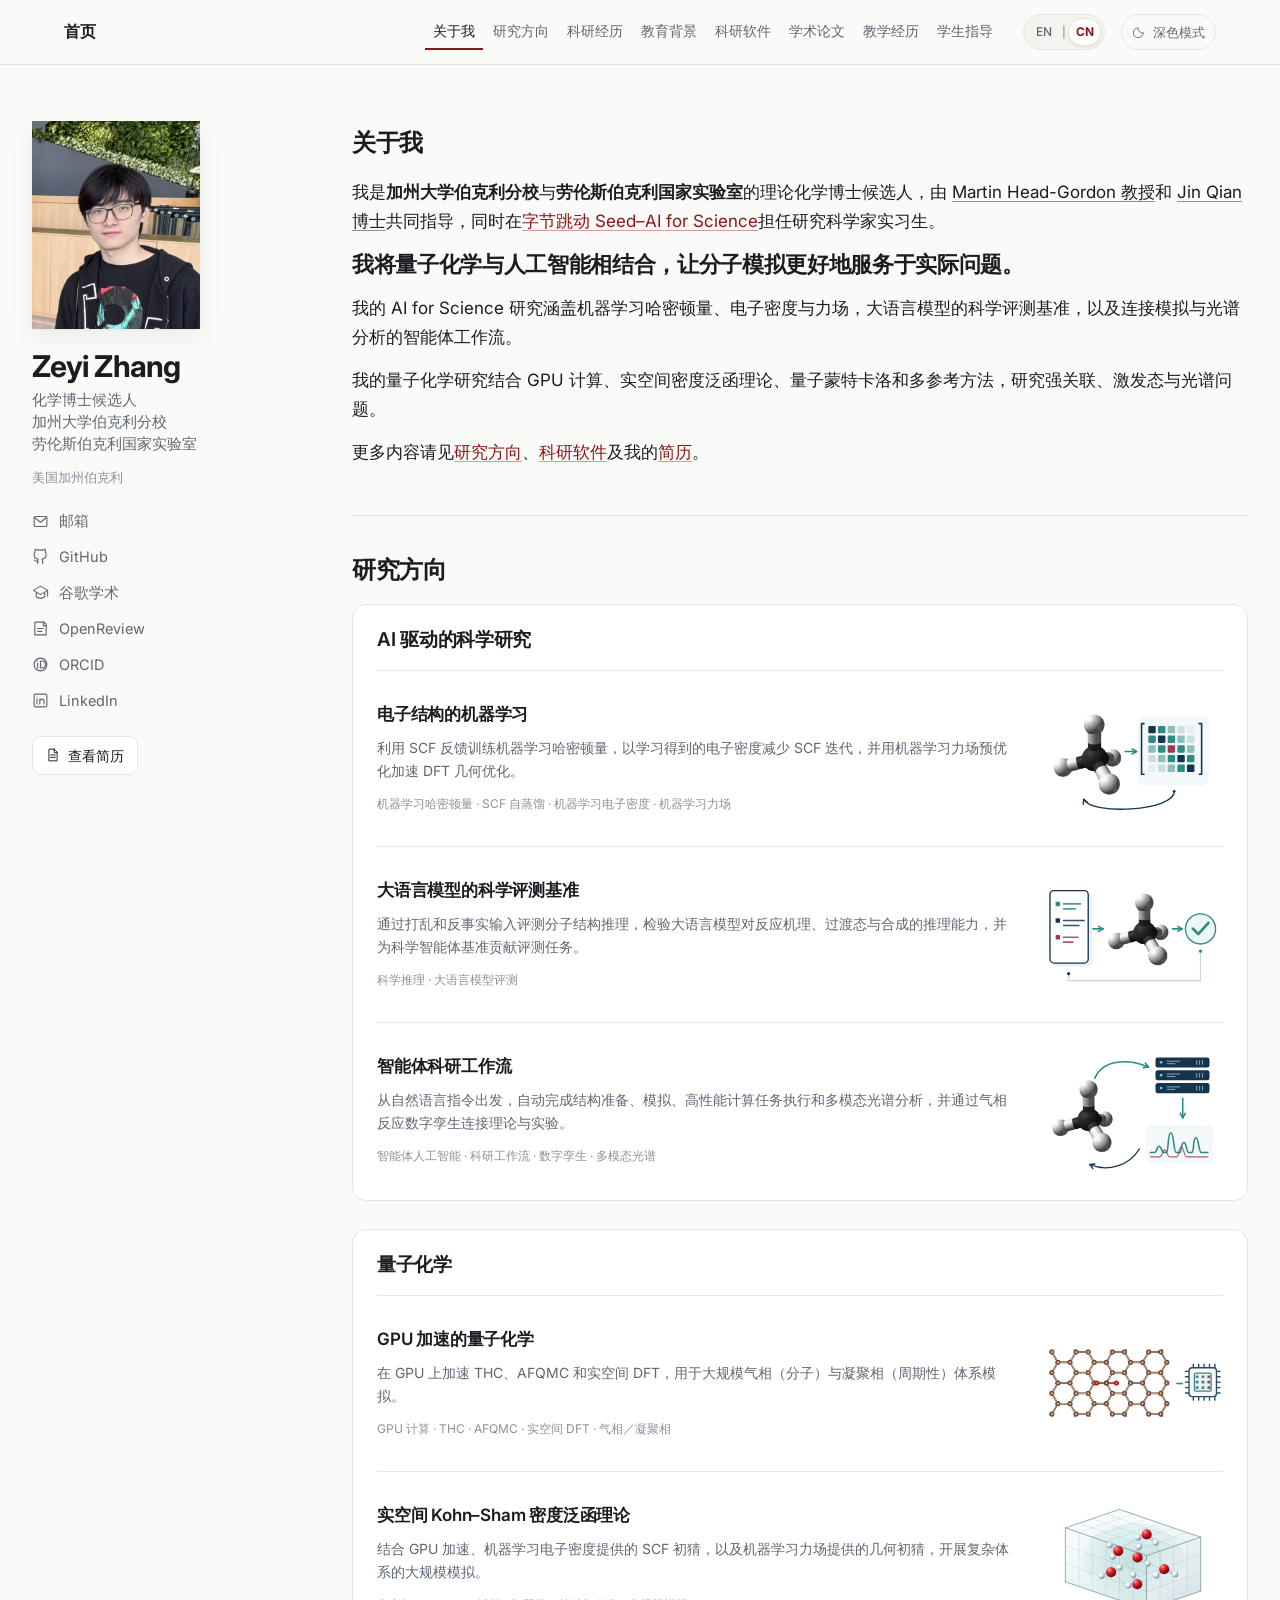
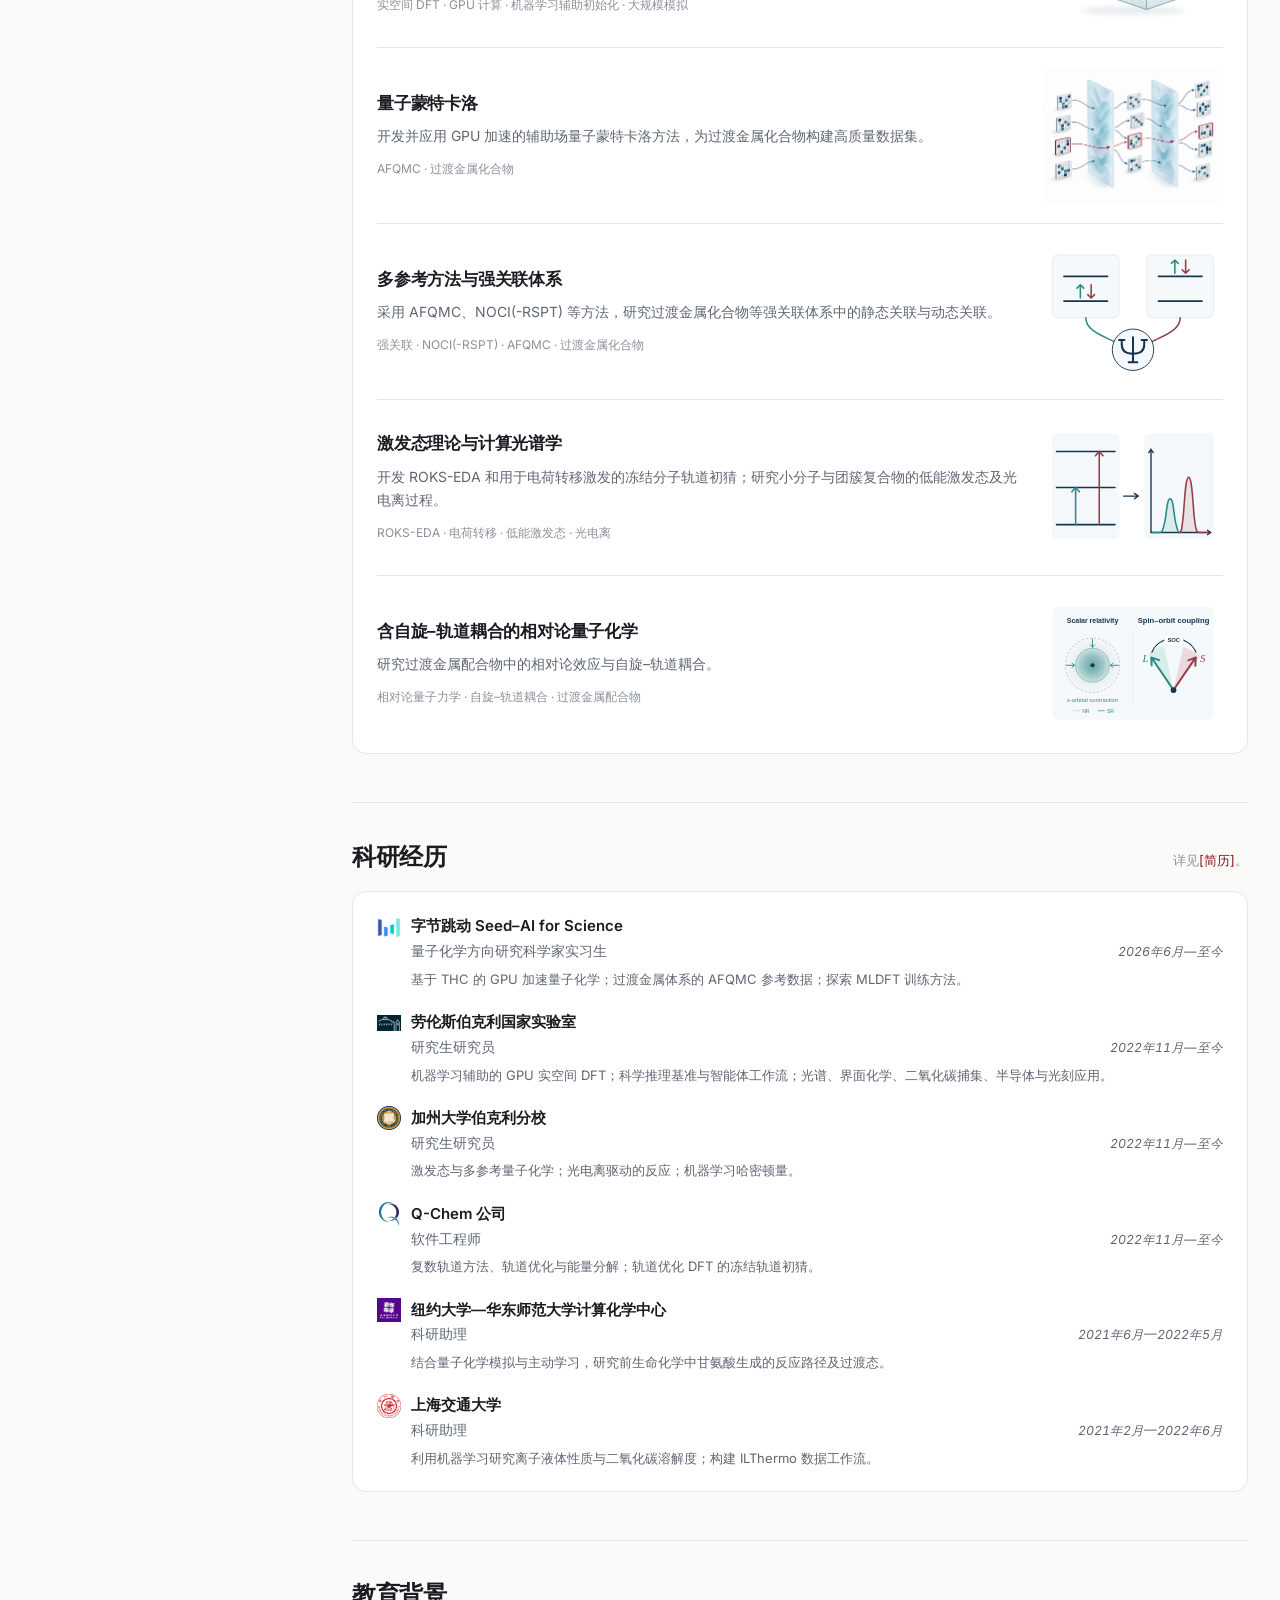
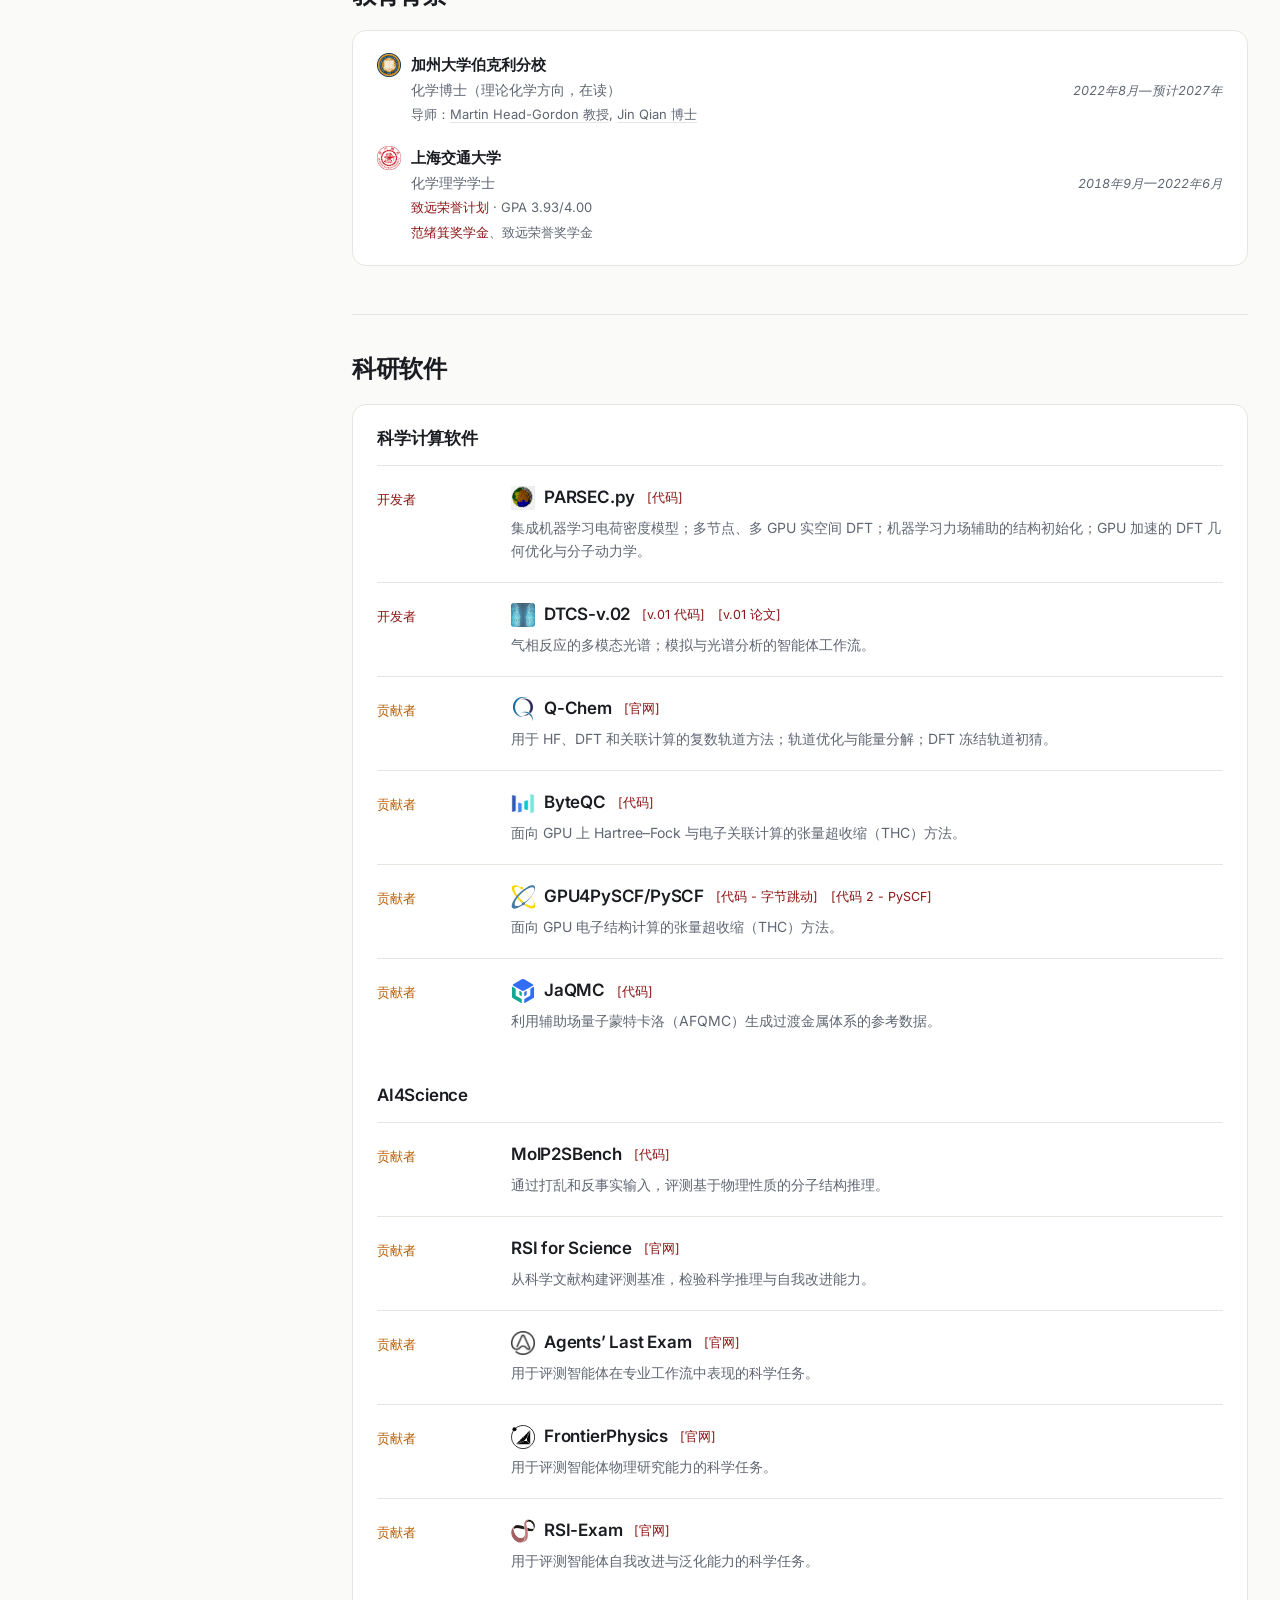
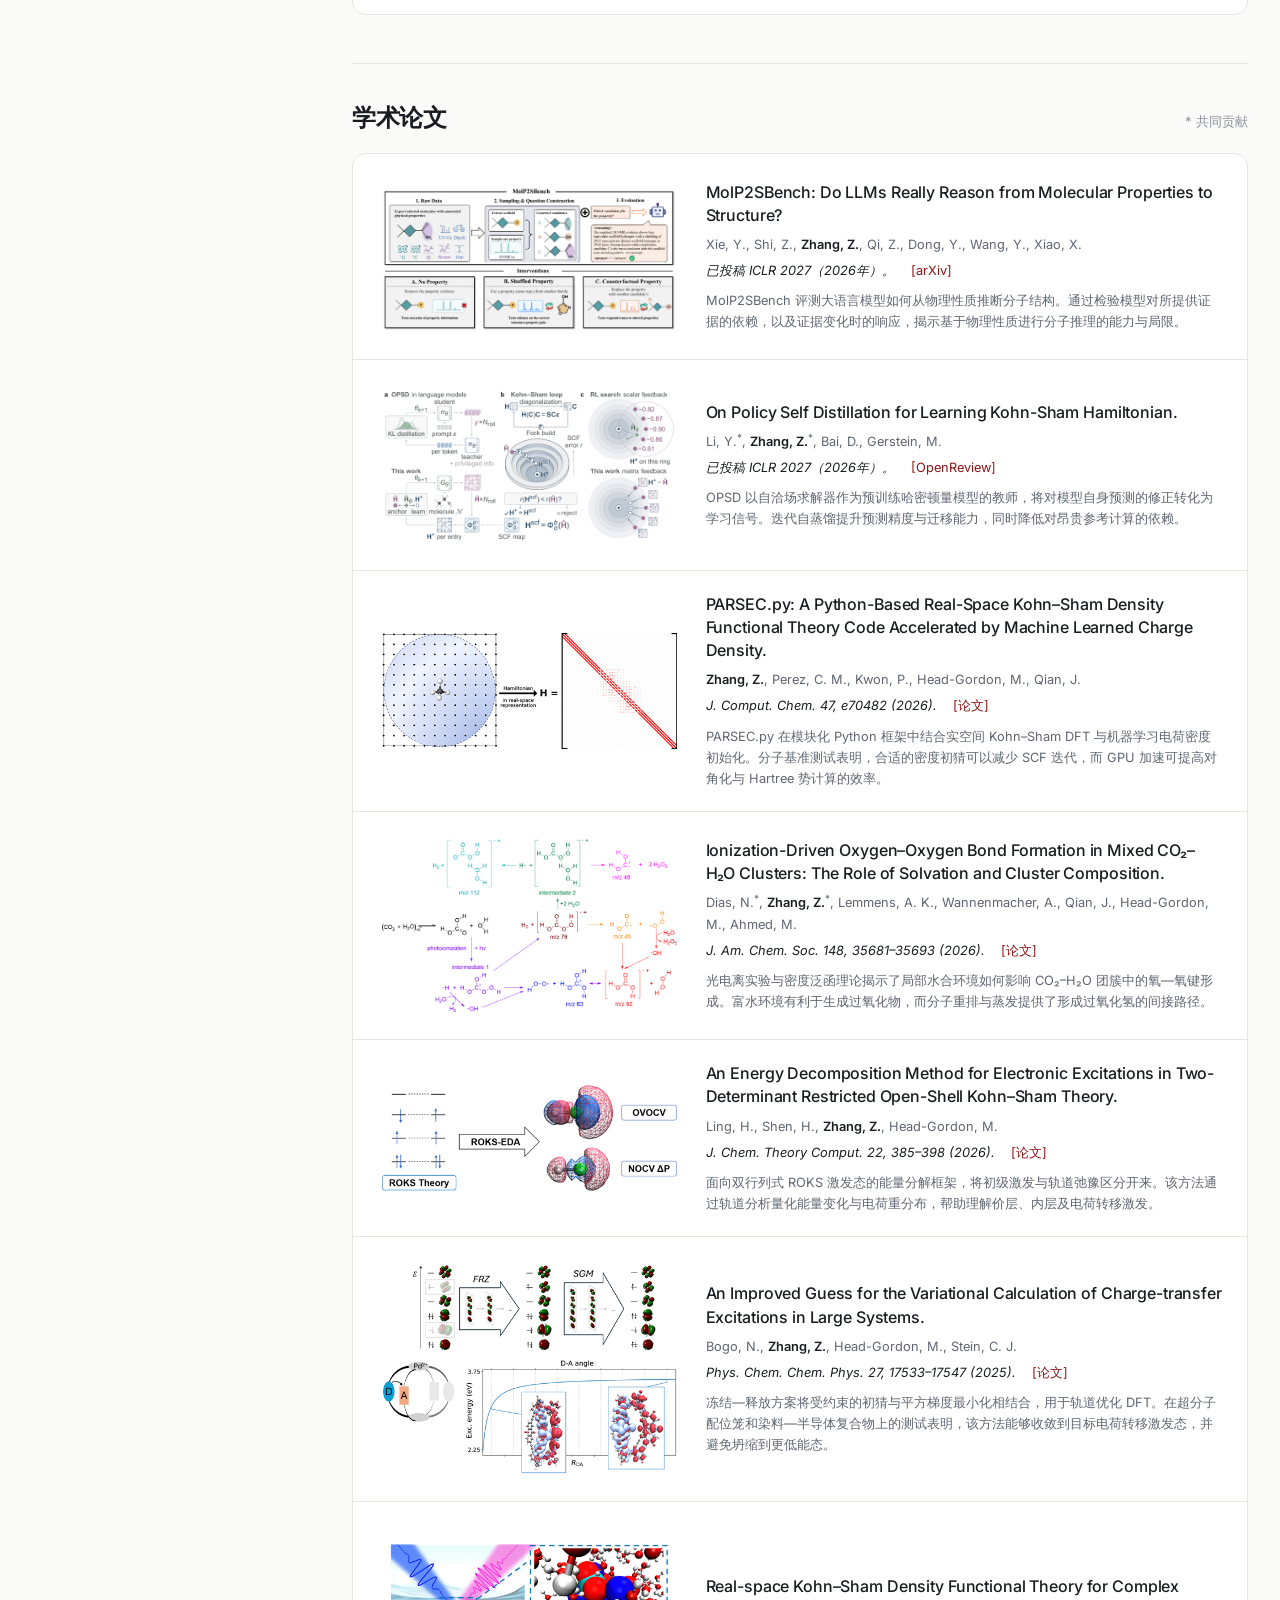
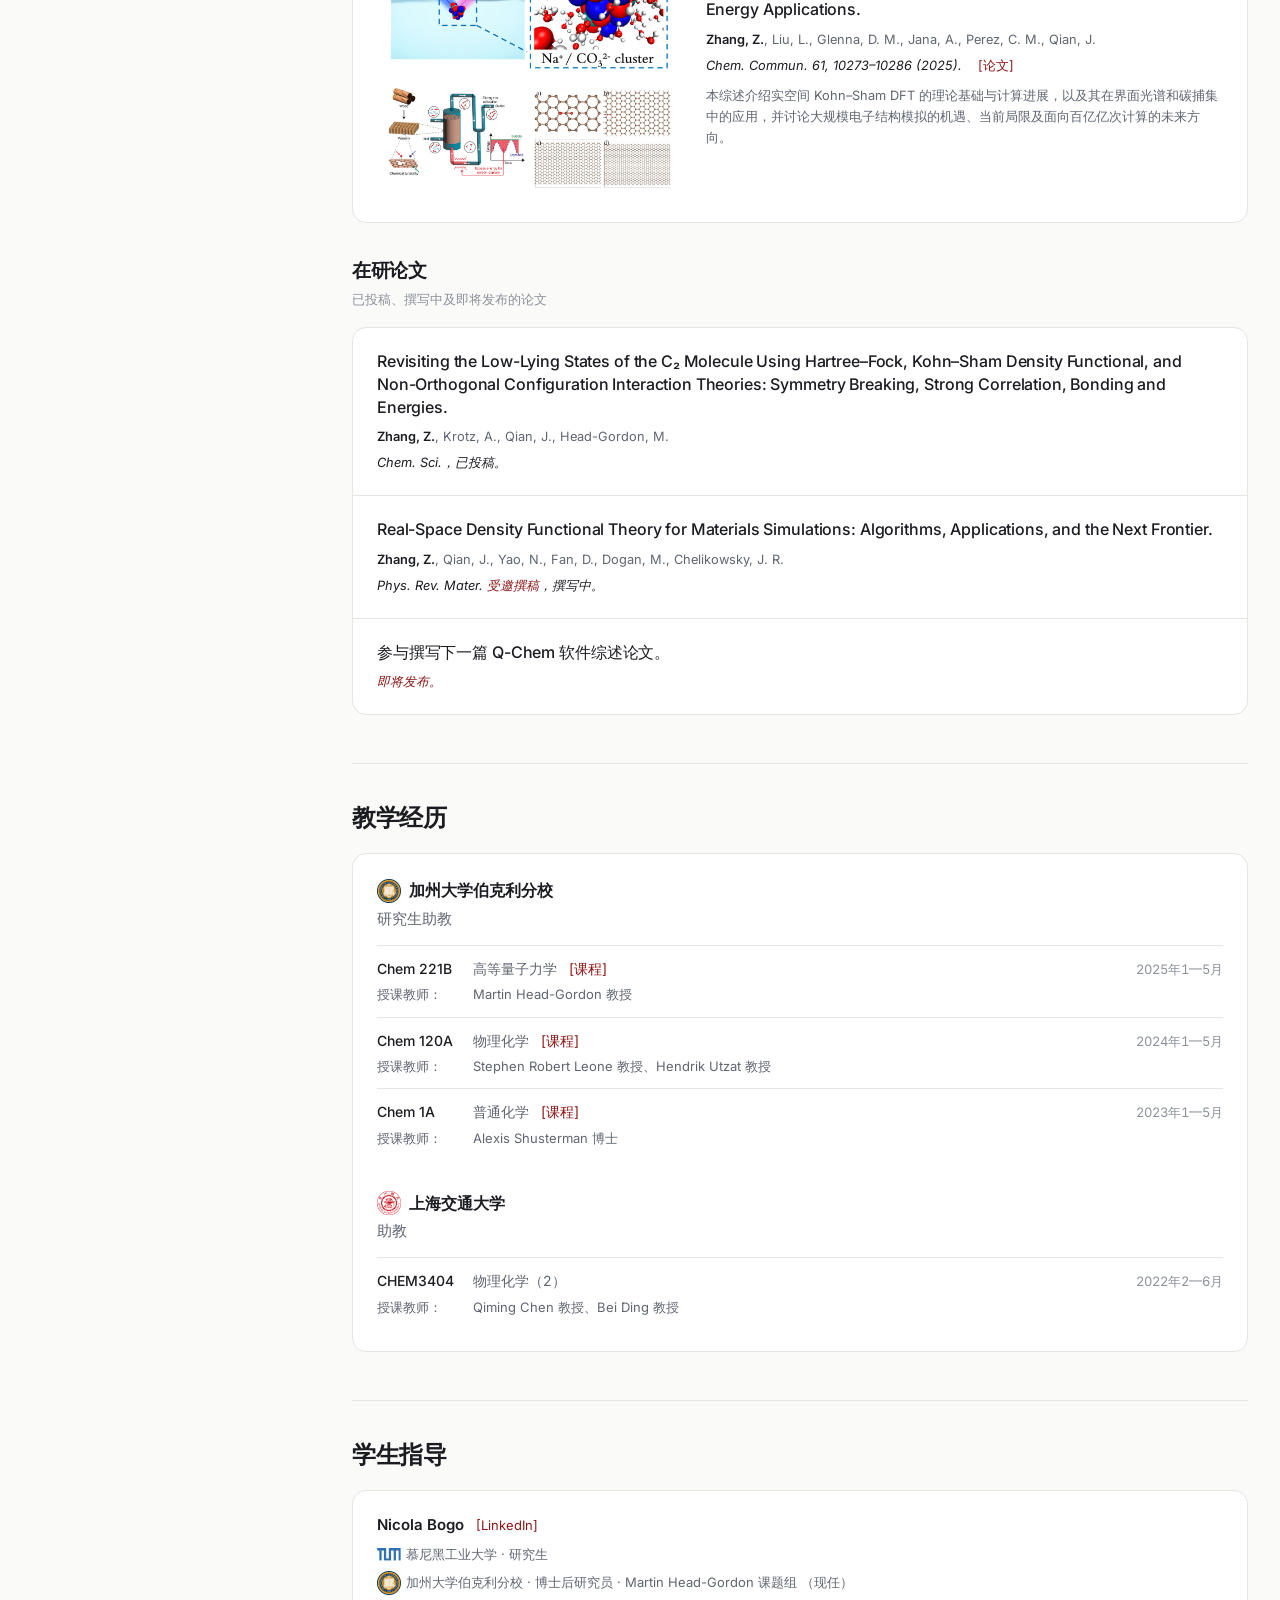
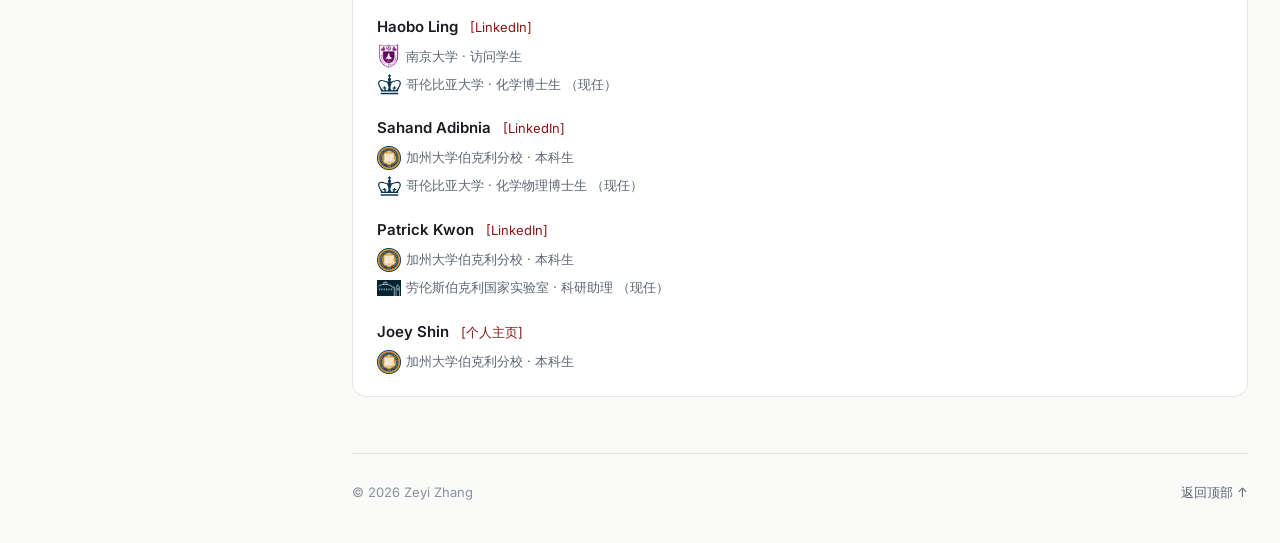
==== commit 9fb1e176: "Use orange for Contributor labels in light and dark themes" ====
--- a/docs/zh/index.html
+++ b/docs/zh/index.html
@@ -13,7 +13,7 @@
 <link rel="preconnect" href="https://fonts.googleapis.com"><link rel="preconnect" href="https://fonts.gstatic.com" crossorigin>
 <link href="https://fonts.googleapis.com/css2?family=Inter:wght@400;500;600;700&amp;display=swap" rel="stylesheet">
 <script>try{const t=localStorage.getItem('zeyi-theme');document.documentElement.dataset.theme=t==='dark'?'dark':'light';}catch(e){}</script>
-<link rel="stylesheet" href="../assets/style.css?v=06479aba1e3e"><script src="../assets/site.js?v=f6a304ff4fd2" defer></script>
+<link rel="stylesheet" href="../assets/style.css?v=fecaee7f5227"><script src="../assets/site.js?v=f6a304ff4fd2" defer></script>
 </head><body><a class="skip-link" href="#main">跳转到正文</a><header class="topbar"><div class="topbar__inner"><a href="#about" class="topbar__name">首页</a><nav class="toc" aria-label="章节导航"><ol class="toc__list"><li><a href="#about" class="is-active">关于我</a></li><li><a href="#research">研究方向</a></li><li><a href="#experience">科研经历</a></li><li><a href="#education">教育背景</a></li><li><a href="#software">科研软件</a></li><li><a href="#publications">学术论文</a></li><li><a href="#teaching">教学经历</a></li><li><a href="#mentorship">学生指导</a></li></ol></nav><nav class="language-switch" data-language="zh" aria-label="语言"><a class="language-switch__option" href="../" data-language-target="../" data-language-option="en" hreflang="en" lang="en" aria-label="Switch to English">EN</a><span class="language-switch__divider" aria-hidden="true">|</span><a class="language-switch__option" href="./" data-language-target="./" data-language-option="zh" hreflang="zh-CN" lang="zh-CN" aria-label="中文（当前语言）" aria-current="page">CN</a></nav><button class="theme-toggle" type="button" aria-pressed="false" aria-label="切换为深色模式" hidden><svg viewbox="0 0 24 24" fill="none" stroke="currentColor" stroke-width="1.6" stroke-linecap="round" stroke-linejoin="round" aria-hidden="true"><path d="M20.5 13a8.7 8.7 0 0 1-9.5-9.5A9 9 0 1 0 20.5 13Z"/></svg><span>深色模式</span></button></div></header><div class="shell"><aside class="side" aria-label="个人资料与联系方式">
 <div class="profile"><img class="profile__avatar" src="../assets/portrait.jpg?v=42b3bbb7af89" alt="Zeyi Zhang" width="934" height="1156" fetchpriority="high" decoding="async"><div class="profile__identity"><h1 class="profile__name">Zeyi Zhang</h1><p class="profile__tagline">化学博士候选人<br>加州大学伯克利分校<br>劳伦斯伯克利国家实验室</p></div></div>
-<p class="profile__location">美国加州伯克利</p><ul class="links" aria-label="联系方式与学术主页"><li><a href="mailto:zhentan007@berkeley.edu"><svg viewbox="0 0 24 24" fill="none" stroke="currentColor" stroke-width="1.6" stroke-linecap="round" stroke-linejoin="round" aria-hidden="true"><rect x="3" y="5" width="18" height="14" rx="2"/><path d="m3 6 9 7 9-7"/></svg>邮箱</a></li><li><a href="https://github.com/zeyizhang-berkeley" target="_blank" rel="noopener noreferrer"><svg viewbox="0 0 24 24" fill="none" stroke="currentColor" stroke-width="1.6" stroke-linecap="round" stroke-linejoin="round" aria-hidden="true"><path d="M9 19c-4 1-4-2-6-2m12 5v-4c0-1-.3-2-1-2.5 3-.3 6-1.5 6-6.5 0-1.5-.5-2.5-1.5-3.5.5-1 .5-2.5 0-3.5-2-.5-3.5 1-4 1-2-.5-4-.5-6 0-.5 0-2-1.5-4-1-.5 1-.5 2.5 0 3.5C3.5 6.5 3 7.5 3 9c0 5 3 6.2 6 6.5-.7.5-1 1.5-1 2.5v4"/></svg>GitHub</a></li><li><a href="https://scholar.google.com/citations?user=-k2Zl3sAAAAJ" target="_blank" rel="noopener noreferrer"><svg viewbox="0 0 24 24" fill="none" stroke="currentColor" stroke-width="1.6" stroke-linecap="round" stroke-linejoin="round" aria-hidden="true"><path d="m2 9 10-6 10 6-10 6-10-6Z"/><path d="M6 12v6c4 3 8 3 12 0v-6M22 9v8"/></svg>谷歌学术</a></li><li><a href="https://openreview.net/profile?id=~Zeyi_Zhang3" target="_blank" rel="noopener noreferrer"><svg viewbox="0 0 24 24" fill="none" stroke="currentColor" stroke-width="1.6" stroke-linecap="round" stroke-linejoin="round" aria-hidden="true"><path d="M4 3h13l3 3v15H4V3Z"/><path d="M16 3v5h4M8 12h8M8 16h6"/></svg>OpenReview</a></li><li><a href="https://orcid.org/0009-0006-7067-1469" target="_blank" rel="noopener noreferrer"><svg viewbox="0 0 24 24" fill="none" stroke="currentColor" stroke-width="1.6" stroke-linecap="round" stroke-linejoin="round" aria-hidden="true"><circle cx="12" cy="12" r="9"/><path d="M8 10v7m0-10v.1M12 7h2a5 5 0 0 1 0 10h-2V7Z"/></svg>ORCID</a></li><li><a href="https://www.linkedin.com/in/zeyi-zhang-a92929247/" target="_blank" rel="noopener noreferrer"><svg viewbox="0 0 24 24" fill="none" stroke="currentColor" stroke-width="1.6" stroke-linecap="round" stroke-linejoin="round" aria-hidden="true"><rect x="3" y="3" width="18" height="18" rx="2"/><path d="M7 10v7m0-10v.1M11 17v-7m0 3a3 3 0 0 1 6 0v4"/></svg>LinkedIn</a></li></ul><a href="../assets/Zeyi_Zhang_CV_zh.pdf" class="cv-link" target="_blank" rel="noopener noreferrer"><svg viewbox="0 0 24 24" fill="none" stroke="currentColor" stroke-width="1.6" stroke-linecap="round" stroke-linejoin="round" aria-hidden="true"><path d="M14 2H5v20h14V7l-5-5Z"/><path d="M14 2v6h5M8 12h8M8 16h8"/></svg>查看简历</a></aside><main class="main" id="main"><section class="section intro" id="about" aria-labelledby="about-title"><div class="section__head"><h2 id="about-title">关于我</h2></div><p>我是<strong>加州大学伯克利分校</strong>与<strong>劳伦斯伯克利国家实验室</strong>的理论化学博士候选人，由 <a class="person" href="https://mhggroupberkeley.com/members/" target="_blank" rel="noopener noreferrer">Martin Head-Gordon 教授</a>和 <a class="person" href="https://qiangrouppage.lbl.gov/people" target="_blank" rel="noopener noreferrer">Jin Qian 博士</a>共同指导，同时在<a href="https://seed.bytedance.com/en/" target="_blank" rel="noopener noreferrer">字节跳动 Seed–AI for Science</a>担任研究科学家实习生。</p><p class="intro__lead">我将量子化学与人工智能相结合，让分子模拟更好地服务于实际问题。</p><p>我的 AI for Science 研究涵盖机器学习哈密顿量、电子密度与力场，大语言模型的科学评测基准，以及连接模拟与光谱分析的智能体工作流。</p><p>我的量子化学研究结合 GPU 计算、实空间密度泛函理论、量子蒙特卡洛和多参考方法，研究强关联、激发态与光谱问题。</p><p>更多内容请见<a href="#research">研究方向</a>、<a href="#software">科研软件</a>及我的<a href="../assets/Zeyi_Zhang_CV_zh.pdf" target="_blank" rel="noopener noreferrer">简历</a>。</p></section><section class="section " id="research" aria-labelledby="research-title"><div class="section__head"><h2 id="research-title">研究方向</h2></div><div class="research-group section-panel" aria-labelledby="ai-for-science-title"><h3 id="ai-for-science-title">AI 驱动的科学研究</h3><div class="projects"><article class="project project--with-figure" id="machine-learning"><figure class="project__figure"><img src="../assets/research/machine-learning-sourced.svg" alt="经来源核验的甲烷模型连接对称哈密顿矩阵与迭代反馈回路。" width="800" height="600" loading="lazy" decoding="async"></figure><div class="project__body"><h4>电子结构的机器学习</h4><p>利用 SCF 反馈训练机器学习哈密顿量，以学习得到的电子密度减少 SCF 迭代，并用机器学习力场预优化加速 DFT 几何优化。</p><p class="project__keywords">机器学习哈密顿量 · SCF 自蒸馏 · 机器学习电子密度 · 机器学习力场</p></div></article><article class="project project--with-figure" id="scientific-benchmarks"><figure class="project__figure"><img src="../assets/research/scientific-benchmarks-sourced.svg" alt="科学证据卡片、经来源核验的甲烷模型与评测清单共同表示分子推理基准。" width="800" height="600" loading="lazy" decoding="async"></figure><div class="project__body"><h4>大语言模型的科学评测基准</h4><p>通过打乱和反事实输入评测分子结构推理，检验大语言模型对反应机理、过渡态与合成的推理能力，并为科学智能体基准贡献评测任务。</p><p class="project__keywords">科学推理 · 大语言模型评测</p></div></article><article class="project project--with-figure" id="spectroscopy"><figure class="project__figure"><img src="../assets/research/spectroscopy-sourced.svg" alt="经来源核验的甲烷模型、计算资源与示意光谱组成自动化科研工作流。" width="800" height="600" loading="lazy" decoding="async"></figure><div class="project__body"><h4>智能体科研工作流</h4><p>从自然语言指令出发，自动完成结构准备、模拟、高性能计算任务执行和多模态光谱分析，并通过气相反应数字孪生连接理论与实验。</p><p class="project__keywords">智能体人工智能 · 科研工作流 · 数字孪生 · 多模态光谱</p></div></article></div></div><div class="research-group section-panel" aria-labelledby="quantum-chemistry-title"><h3 id="quantum-chemistry-title">量子化学</h3><div class="projects"><article class="project project--with-figure" id="quantum-simulation"><figure class="project__figure"><img src="../assets/research/quantum-simulation-unlabeled-v2.svg" alt="已发表的石墨烯表面二氧化碳模型与 GPU 示意图，原面板编号已移除。" width="800" height="600" loading="lazy" decoding="async"></figure><div class="project__body"><h4>GPU 加速的量子化学</h4><p>在 GPU 上加速 THC、AFQMC 和实空间 DFT，用于大规模气相（分子）与凝聚相（周期性）体系模拟。</p><p class="project__keywords">GPU 计算 · THC · AFQMC · 实空间 DFT · 气相／凝聚相</p></div></article><article class="project project--with-figure" id="real-space-dft"><figure class="project__figure"><img src="../assets/research/real-space-dft-water-cluster-v6.svg" alt="宽矩形实空间网格中的六水分子团簇，白色小球表示氢原子，虚线表示分子间氢键。" width="800" height="600" loading="lazy" decoding="async"></figure><div class="project__body"><h4>实空间 Kohn–Sham 密度泛函理论</h4><p>结合 GPU 加速、机器学习电子密度提供的 SCF 初猜，以及机器学习力场提供的几何初猜，开展复杂体系的大规模模拟。</p><p class="project__keywords">实空间 DFT · GPU 计算 · 机器学习辅助初始化 · 大规模模拟</p></div></article><article class="project project--with-figure" id="quantum-monte-carlo-research"><figure class="project__figure"><img src="../assets/research/quantum-monte-carlo-research-v1.png" alt="量子蒙特卡洛概念图：电子态采样行者在抽样辅助场中传播。" width="1448" height="1086" loading="lazy" decoding="async"></figure><div class="project__body"><h4>量子蒙特卡洛</h4><p>开发并应用 GPU 加速的辅助场量子蒙特卡洛方法，为过渡金属化合物构建高质量数据集。</p><p class="project__keywords">AFQMC · 过渡金属化合物</p></div></article><article class="project project--with-figure" id="strong-correlation"><figure class="project__figure"><img src="../assets/research/strong-correlation-schematic.svg" alt="两个具有相反自旋电子对的电子构型共同组成多构型波函数。" width="800" height="600" loading="lazy" decoding="async"></figure><div class="project__body"><h4>多参考方法与强关联体系</h4><p>采用 AFQMC、NOCI(-RSPT) 等方法，研究过渡金属化合物等强关联体系中的静态关联与动态关联。</p><p class="project__keywords">强关联 · NOCI(-RSPT) · AFQMC · 过渡金属化合物</p></div></article><article class="project project--with-figure" id="excited-states"><figure class="project__figure"><img src="../assets/research/excited-states-original-v2.svg" alt="从基态出发的两种电子跃迁对应两个示意吸收峰，光子能量向右递增。" width="800" height="600" loading="lazy" decoding="async"></figure><div class="project__body"><h4>激发态理论与计算光谱学</h4><p>开发 ROKS-EDA 和用于电荷转移激发的冻结分子轨道初猜；研究小分子与团簇复合物的低能激发态及光电离过程。</p><p class="project__keywords">ROKS-EDA · 电荷转移 · 低能激发态 · 光电离</p></div></article><article class="project project--with-figure" id="relativistic-quantum-chemistry"><figure class="project__figure"><img src="../assets/research/relativistic-effects-soc.svg" alt="相对论效应的两种示意：相对非相对论参考的 s 轨道收缩，以及轨道角动量 L 与自旋 S 的耦合。" width="800" height="600" loading="lazy" decoding="async"></figure><div class="project__body"><h4>含自旋–轨道耦合的相对论量子化学</h4><p>研究过渡金属配合物中的相对论效应与自旋–轨道耦合。</p><p class="project__keywords">相对论量子力学 · 自旋–轨道耦合 · 过渡金属配合物</p></div></article></div></div></section><section class="section " id="experience" aria-labelledby="experience-title"><div class="section__head"><h2 id="experience-title">科研经历</h2><p class="section__note">详见<a href="../assets/Zeyi_Zhang_CV_zh.pdf" target="_blank" rel="noopener noreferrer">[简历]</a>。</p></div><div class="section-panel"><ol class="affiliations"><li class="affiliation" id="bytedance"><div class="affiliation__logo"><img src="../assets/institutions/bytedance.png" alt="" width="24" height="24" loading="lazy" decoding="async"></div><div class="affiliation__body"><h3><a href="https://seed.bytedance.com/en/" target="_blank" rel="noopener noreferrer">字节跳动 Seed–AI for Science</a></h3><div class="affiliation__role-date"><p class="exp__role">量子化学方向研究科学家实习生</p><p class="exp__date">2026年6月—至今</p></div><p class="exp__summary">基于 THC 的 GPU 加速量子化学；过渡金属体系的 AFQMC 参考数据；探索 MLDFT 训练方法。</p></div></li><li class="affiliation" id="lbnl"><div class="affiliation__logo"><img src="../assets/institutions/berkeley-lab.png" alt="" width="24" height="24" loading="lazy" decoding="async"></div><div class="affiliation__body"><h3>劳伦斯伯克利国家实验室</h3><div class="affiliation__role-date"><p class="exp__role">研究生研究员</p><p class="exp__date">2022年11月—至今</p></div><p class="exp__summary">机器学习辅助的 GPU 实空间 DFT；科学推理基准与智能体工作流；光谱、界面化学、二氧化碳捕集、半导体与光刻应用。</p></div></li><li class="affiliation" id="berkeley"><div class="affiliation__logo"><img src="../assets/institutions/berkeley.png" alt="" width="24" height="24" loading="lazy" decoding="async"></div><div class="affiliation__body"><h3>加州大学伯克利分校</h3><div class="affiliation__role-date"><p class="exp__role">研究生研究员</p><p class="exp__date">2022年11月—至今</p></div><p class="exp__summary">激发态与多参考量子化学；光电离驱动的反应；机器学习哈密顿量。</p></div></li><li class="affiliation" id="qchem"><div class="affiliation__logo"><img src="../assets/institutions/qchem.png" alt="" width="24" height="24" loading="lazy" decoding="async"></div><div class="affiliation__body"><h3><a href="https://www.q-chem.com/" target="_blank" rel="noopener noreferrer">Q-Chem 公司</a></h3><div class="affiliation__role-date"><p class="exp__role">软件工程师</p><p class="exp__date">2022年11月—至今</p></div><p class="exp__summary">复数轨道方法、轨道优化与能量分解；轨道优化 DFT 的冻结轨道初猜。</p></div></li><li class="affiliation" id="nyu-ecnu"><div class="affiliation__logo"><img src="../assets/institutions/nyu-shanghai.png" alt="" width="24" height="24" loading="lazy" decoding="async"></div><div class="affiliation__body"><h3><a href="https://research.shanghai.nyu.edu/chemistry" target="_blank" rel="noopener noreferrer">纽约大学—华东师范大学计算化学中心</a></h3><div class="affiliation__role-date"><p class="exp__role">科研助理</p><p class="exp__date">2021年6月—2022年5月</p></div><p class="exp__summary">结合量子化学模拟与主动学习，研究前生命化学中甘氨酸生成的反应路径及过渡态。</p></div></li><li class="affiliation" id="sjtu"><div class="affiliation__logo"><img src="../assets/institutions/sjtu.png" alt="" width="24" height="24" loading="lazy" decoding="async"></div><div class="affiliation__body"><h3>上海交通大学</h3><div class="affiliation__role-date"><p class="exp__role">科研助理</p><p class="exp__date">2021年2月—2022年6月</p></div><p class="exp__summary">利用机器学习研究离子液体性质与二氧化碳溶解度；构建 ILThermo 数据工作流。</p></div></li></ol></div></section><section class="section " id="education" aria-labelledby="education-title"><div class="section__head"><h2 id="education-title">教育背景</h2></div><div class="section-panel"><ol class="affiliations"><li class="affiliation"><div class="affiliation__logo"><img src="../assets/institutions/berkeley.png" alt="" width="24" height="24" loading="lazy" decoding="async"></div><div class="affiliation__body"><h3>加州大学伯克利分校</h3><div class="affiliation__role-date"><p class="exp__role">化学博士（理论化学方向，在读）</p><p class="exp__date">2022年8月—预计2027年</p></div><p class="exp__meta">导师：<a href="https://mhggroupberkeley.com/members/" class="person" target="_blank" rel="noopener noreferrer">Martin Head-Gordon 教授</a>, <a href="https://qiangrouppage.lbl.gov/people" class="person" target="_blank" rel="noopener noreferrer">Jin Qian 博士</a></p></div></li><li class="affiliation"><div class="affiliation__logo"><img src="../assets/institutions/sjtu.png" alt="" width="24" height="24" loading="lazy" decoding="async"></div><div class="affiliation__body"><h3>上海交通大学</h3><div class="affiliation__role-date"><p class="exp__role">化学理学学士</p><p class="exp__date">2018年9月—2022年6月</p></div><p class="exp__meta"><a href="https://en.zhiyuan.sjtu.edu.cn/" target="_blank" rel="noopener noreferrer">致远荣誉计划</a> · GPA 3.93/4.00</p><p class="exp__meta"><a href="http://fanhsuchischolars.org.cn/" target="_blank" rel="noopener noreferrer">范绪箕奖学金</a>、致远荣誉奖学金</p></div></li></ol></div></section><section class="section " id="software" aria-labelledby="software-title"><div class="section__head"><h2 id="software-title">科研软件</h2></div><div class="section-panel"><div class="software-group" id="scientific-packages"><h3>科学计算软件</h3><ol class="software-list"><li class="software__item" id="parsec-software"><p class="software__role software__role--developer">开发者</p><div class="software__body"><h4><span class="software__name"><span class="brand-logo brand-logo--parsec" aria-hidden="true"><img src="../assets/logos/parsec.png" alt="" loading="lazy" decoding="async"></span>PARSEC.py</span> <span class="software__resources"><a href="https://github.com/QianGroupPage/PARSEC.py" target="_blank" rel="noopener noreferrer">[代码]</a></span></h4><p class="software__description">集成机器学习电荷密度模型；多节点、多 GPU 实空间 DFT；机器学习力场辅助的结构初始化；GPU 加速的 DFT 几何优化与分子动力学。</p></div></li><li class="software__item" id="digital-twin"><p class="software__role software__role--developer">开发者</p><div class="software__body"><h4><span class="software__name"><span class="brand-logo brand-logo--dtcs" aria-hidden="true"><img src="../assets/logos/dtcs.png" alt="" loading="lazy" decoding="async"></span>DTCS-v.02</span> <span class="software__resources"><a href="https://github.com/QianGroupPage/DTCS-v.01" target="_blank" rel="noopener noreferrer">[v.01 代码]</a> <a href="https://www.nature.com/articles/s43588-025-00857-y" target="_blank" rel="noopener noreferrer">[v.01 论文]</a></span></h4><p class="software__description">气相反应的多模态光谱；模拟与光谱分析的智能体工作流。</p></div></li><li class="software__item" id="qchem-software"><p class="software__role">贡献者</p><div class="software__body"><h4><span class="software__name"><span class="brand-logo" aria-hidden="true"><img src="../assets/institutions/qchem.png" alt="" loading="lazy" decoding="async"></span>Q-Chem</span> <span class="software__resources"><a href="https://www.q-chem.com/" target="_blank" rel="noopener noreferrer">[官网]</a></span></h4><p class="software__description">用于 HF、DFT 和关联计算的复数轨道方法；轨道优化与能量分解；DFT 冻结轨道初猜。</p></div></li><li class="software__item" id="gpu-quantum-chemistry"><p class="software__role">贡献者</p><div class="software__body"><h4><span class="software__name"><span class="brand-logo" aria-hidden="true"><img src="../assets/institutions/bytedance.png" alt="" loading="lazy" decoding="async"></span>ByteQC</span> <span class="software__resources"><a href="https://github.com/bytedance/byteqc" target="_blank" rel="noopener noreferrer">[代码]</a></span></h4><p class="software__description">面向 GPU 上 Hartree–Fock 与电子关联计算的张量超收缩（THC）方法。</p></div></li><li class="software__item" id="gpu4pyscf-software"><p class="software__role">贡献者</p><div class="software__body"><h4><span class="software__name"><span class="brand-logo brand-logo--pyscf" aria-hidden="true"><img src="../assets/logos/pyscf.svg" alt="" loading="lazy" decoding="async"></span>GPU4PySCF/PySCF</span> <span class="software__resources"><a href="https://github.com/bytedance/gpu4pyscf" target="_blank" rel="noopener noreferrer">[代码 - 字节跳动]</a> <a href="https://github.com/pyscf/gpu4pyscf" target="_blank" rel="noopener noreferrer">[代码 2 - PySCF]</a></span></h4><p class="software__description">面向 GPU 电子结构计算的张量超收缩（THC）方法。</p></div></li><li class="software__item" id="quantum-monte-carlo"><p class="software__role">贡献者</p><div class="software__body"><h4><span class="software__name"><span class="brand-logo" aria-hidden="true"><img src="../assets/logos/jaqmc.svg" alt="" loading="lazy" decoding="async"></span>JaQMC</span> <span class="software__resources"><a href="https://github.com/bytedance/jaqmc" target="_blank" rel="noopener noreferrer">[代码]</a></span></h4><p class="software__description">利用辅助场量子蒙特卡洛（AFQMC）生成过渡金属体系的参考数据。</p></div></li></ol></div><div class="software-group" id="rsi-science"><h3>AI4Science</h3><ol class="software-list"><li class="software__item" id="molp2sbench-software"><p class="software__role">贡献者</p><div class="software__body"><h4><span class="software__name">MolP2SBench</span> <span class="software__resources"><a href="https://github.com/DUAL-Xiao/MolP2SBench" target="_blank" rel="noopener noreferrer">[代码]</a></span></h4><p class="software__description">通过打乱和反事实输入，评测基于物理性质的分子结构推理。</p></div></li><li class="software__item" id="rsi-for-science-software"><p class="software__role">贡献者</p><div class="software__body"><h4><span class="software__name">RSI for Science</span> <span class="software__resources"><a href="https://rsi4science.org/" target="_blank" rel="noopener noreferrer">[官网]</a></span></h4><p class="software__description">从科学文献构建评测基准，检验科学推理与自我改进能力。</p></div></li><li class="software__item" id="agents-last-exam-software"><p class="software__role">贡献者</p><div class="software__body"><h4><span class="software__name"><span class="brand-logo" aria-hidden="true"><img src="../assets/logos/agents-last-exam-logo.png" alt="" loading="lazy" decoding="async"></span>Agents’ Last Exam</span> <span class="software__resources"><a href="https://agents-last-exam.org/" target="_blank" rel="noopener noreferrer">[官网]</a></span></h4><p class="software__description">用于评测智能体在专业工作流中表现的科学任务。</p></div></li><li class="software__item" id="frontierphysics-software"><p class="software__role">贡献者</p><div class="software__body"><h4><span class="software__name"><span class="brand-logo" aria-hidden="true"><img src="../assets/logos/frontierphysics-icon.svg" alt="" loading="lazy" decoding="async"></span>FrontierPhysics</span> <span class="software__resources"><a href="https://www.benchflow.ai/frontierphysics" target="_blank" rel="noopener noreferrer">[官网]</a></span></h4><p class="software__description">用于评测智能体物理研究能力的科学任务。</p></div></li><li class="software__item" id="rsi-exam-software"><p class="software__role">贡献者</p><div class="software__body"><h4><span class="software__name"><span class="brand-logo" aria-hidden="true"><img src="../assets/logos/rsi-exam-logo.png" alt="" loading="lazy" decoding="async"></span>RSI-Exam</span> <span class="software__resources"><a href="https://rsi-exam.ai/index.html" target="_blank" rel="noopener noreferrer">[官网]</a></span></h4><p class="software__description">用于评测智能体自我改进与泛化能力的科学任务。</p></div></li></ol></div></div></section><section class="section " id="publications" aria-labelledby="publications-title"><div class="section__head"><h2 id="publications-title">学术论文</h2><p class="section__note">* 共同贡献</p></div><div class="pubs"><article class="pub pub--with-figure" id="paper-1" aria-label="论文 1"><figure class="pub__figure"><button class="pub__figure-link" type="button" data-figure-src="../assets/papers/molp2s-figure1-vector.svg?v=fef65d4d7ade" aria-haspopup="dialog" aria-controls="figure-lightbox" title="放大图片" aria-label="放大论文配图：MolP2SBench: Do LLMs Really Reason from Molecular Properties to Structure?"><img src="../assets/papers/molp2s-figure1.png" alt="MolP2SBench 的分子结构推理流程及物理性质干预。" width="1244" height="638" loading="lazy" decoding="async"></button></figure><div class="pub__body"><h3>MolP2SBench: Do LLMs Really Reason from Molecular Properties to Structure?</h3><p class="pub__authors">Xie, Y., Shi, Z., <strong>Zhang, Z.</strong>, Qi, Z., Dong, Y., Wang, Y., Xiao, X.</p><p class="pub__citation">已投稿 ICLR 2027（2026年）。 <span class="pub__resources"><a href="https://arxiv.org/html/2610.12522v1" target="_blank" rel="noopener noreferrer">[arXiv]</a></span></p><p class="pub__summary">MolP2SBench 评测大语言模型如何从物理性质推断分子结构。通过检验模型对所提供证据的依赖，以及证据变化时的响应，揭示基于物理性质进行分子推理的能力与局限。</p></div></article><article class="pub pub--with-figure" id="paper-2" aria-label="论文 2"><figure class="pub__figure"><button class="pub__figure-link" type="button" data-figure-src="../assets/papers/opsd-figure1-vector.svg?v=9e684137e18c" aria-haspopup="dialog" aria-controls="figure-lightbox" title="放大图片" aria-label="放大论文配图：On Policy Self Distillation for Learning Kohn-Sham Hamiltonian."><img src="../assets/papers/opsd-figure1.png" alt="OPSD 利用密集的 SCF 修正学习哈密顿量。" width="1400" height="740" loading="lazy" decoding="async"></button></figure><div class="pub__body"><h3>On Policy Self Distillation for Learning Kohn-Sham Hamiltonian.</h3><p class="pub__authors">Li, Y.<sup>*</sup>, <strong>Zhang, Z.</strong><sup>*</sup>, Bai, D., Gerstein, M.</p><p class="pub__citation">已投稿 ICLR 2027（2026年）。 <span class="pub__resources"><a href="https://openreview.net/forum?id=l3ZCZaRFKC" target="_blank" rel="noopener noreferrer">[OpenReview]</a></span></p><p class="pub__summary">OPSD 以自洽场求解器作为预训练哈密顿量模型的教师，将对模型自身预测的修正转化为学习信号。迭代自蒸馏提升预测精度与迁移能力，同时降低对昂贵参考计算的依赖。</p></div></article><article class="pub pub--with-figure" id="paper-3" aria-label="论文 3"><figure class="pub__figure"><button class="pub__figure-link" type="button" data-figure-src="../assets/papers/realspace-graphical-abstract-highres.png?v=37460c89ecfc" aria-haspopup="dialog" aria-controls="figure-lightbox" title="放大图片" aria-label="放大论文配图：PARSEC.py: A Python-Based Real-Space Kohn–Sham Density Functional Theory Code Accelerated by Machine Learned Charge Density."><img src="../assets/papers/realspace-graphical-abstract.png" alt="分子的实空间网格表示与 Kohn–Sham 哈密顿量的稀疏结构，来自实空间 KS-DFT 综述的图文摘要。" width="520" height="204" loading="lazy" decoding="async"></button></figure><div class="pub__body"><h3>PARSEC.py: A Python-Based Real-Space Kohn–Sham Density Functional Theory Code Accelerated by Machine Learned Charge Density.</h3><p class="pub__authors"><strong>Zhang, Z.</strong>, Perez, C. M., Kwon, P., Head-Gordon, M., Qian, J.</p><p class="pub__citation">J. Comput. Chem. 47, e70482 (2026). <span class="pub__resources"><a href="https://doi.org/10.1002/jcc.70482" target="_blank" rel="noopener noreferrer">[论文]</a></span></p><p class="pub__summary">PARSEC.py 在模块化 Python 框架中结合实空间 Kohn–Sham DFT 与机器学习电荷密度初始化。分子基准测试表明，合适的密度初猜可以减少 SCF 迭代，而 GPU 加速可提高对角化与 Hartree 势计算的效率。</p></div></article><article class="pub pub--with-figure" id="paper-4" aria-label="论文 4"><figure class="pub__figure"><button class="pub__figure-link" type="button" data-figure-src="../assets/papers/photoionization-figure1.png" aria-haspopup="dialog" aria-controls="figure-lightbox" title="放大图片" aria-label="放大论文配图：Ionization-Driven Oxygen–Oxygen Bond Formation in Mixed CO₂–H₂O Clusters: The Role of Solvation and Cluster Composition."><img src="../assets/papers/photoionization-figure1.png" alt="混合二氧化碳—水团簇光电离后的反应路径与离子产物，包括氧—氧键形成和过氧化氢产物。" width="1500" height="883" loading="lazy" decoding="async"></button></figure><div class="pub__body"><h3>Ionization-Driven Oxygen–Oxygen Bond Formation in Mixed CO₂–H₂O Clusters: The Role of Solvation and Cluster Composition.</h3><p class="pub__authors">Dias, N.<sup>*</sup>, <strong>Zhang, Z.</strong><sup>*</sup>, Lemmens, A. K., Wannenmacher, A., Qian, J., Head-Gordon, M., Ahmed, M.</p><p class="pub__citation">J. Am. Chem. Soc. 148, 35681–35693 (2026). <span class="pub__resources"><a href="https://doi.org/10.1021/jacs.6c07627" target="_blank" rel="noopener noreferrer">[论文]</a></span></p><p class="pub__summary">光电离实验与密度泛函理论揭示了局部水合环境如何影响 CO₂–H₂O 团簇中的氧—氧键形成。富水环境有利于生成过氧化物，而分子重排与蒸发提供了形成过氧化氢的间接路径。</p></div></article><article class="pub pub--with-figure" id="paper-5" aria-label="论文 5"><figure class="pub__figure"><button class="pub__figure-link" type="button" data-figure-src="../assets/papers/rokseda-graphical-abstract-highres.png?v=bd4d834c9885" aria-haspopup="dialog" aria-controls="figure-lightbox" title="放大图片" aria-label="放大论文配图：An Energy Decomposition Method for Electronic Excitations in Two-Determinant Restricted Open-Shell Kohn–Sham Theory."><img src="../assets/papers/rokseda-graphical-abstract.png" alt="ROKS-EDA 将轨道占据图与 OVOCV 轨道及 NOCV 密度差可视化相联系。" width="520" height="187" loading="lazy" decoding="async"></button></figure><div class="pub__body"><h3>An Energy Decomposition Method for Electronic Excitations in Two-Determinant Restricted Open-Shell Kohn–Sham Theory.</h3><p class="pub__authors">Ling, H., Shen, H., <strong>Zhang, Z.</strong>, Head-Gordon, M.</p><p class="pub__citation">J. Chem. Theory Comput. 22, 385–398 (2026). <span class="pub__resources"><a href="https://doi.org/10.1021/acs.jctc.5c01738" target="_blank" rel="noopener noreferrer">[论文]</a></span></p><p class="pub__summary">面向双行列式 ROKS 激发态的能量分解框架，将初级激发与轨道弛豫区分开来。该方法通过轨道分析量化能量变化与电荷重分布，帮助理解价层、内层及电荷转移激发。</p></div></article><article class="pub pub--with-figure" id="paper-6" aria-label="论文 6"><figure class="pub__figure"><button class="pub__figure-link" type="button" data-figure-src="../assets/papers/ctguess-graphical-abstract-highres.png?v=d90284c07ff8" aria-haspopup="dialog" aria-controls="figure-lightbox" title="放大图片" aria-label="放大论文配图：An Improved Guess for the Variational Calculation of Charge-transfer Excitations in Large Systems."><img src="../assets/papers/ctguess-graphical-abstract.png" alt="用于供体—受体笼中电荷转移激发的冻结—释放平方梯度最小化方法。" width="520" height="370" loading="lazy" decoding="async"></button></figure><div class="pub__body"><h3>An Improved Guess for the Variational Calculation of Charge-transfer Excitations in Large Systems.</h3><p class="pub__authors">Bogo, N., <strong>Zhang, Z.</strong>, Head-Gordon, M., Stein, C. J.</p><p class="pub__citation">Phys. Chem. Chem. Phys. 27, 17533–17547 (2025). <span class="pub__resources"><a href="https://doi.org/10.1039/D5CP01867F" target="_blank" rel="noopener noreferrer">[论文]</a></span></p><p class="pub__summary">冻结—释放方案将受约束的初猜与平方梯度最小化相结合，用于轨道优化 DFT。在超分子配位笼和染料—半导体复合物上的测试表明，该方法能够收敛到目标电荷转移激发态，并避免坍缩到更低能态。</p></div></article><article class="pub pub--with-figure" id="paper-7" aria-label="论文 7"><figure class="pub__figure"><button class="pub__figure-link" type="button" data-figure-src="../assets/papers/realspace-figures-6-8-9-highres.svg?v=62897f81b4b1" aria-haspopup="dialog" aria-controls="figure-lightbox" title="放大图片" aria-label="放大论文配图：Real-space Kohn–Sham Density Functional Theory for Complex Energy Applications."><img src="../assets/papers/realspace-figures-6-8-9.svg?v=a925f3fae68b" alt="图6、8、9：气—水界面的碳酸根、木质碳材料捕集二氧化碳，以及石墨烯表面的二氧化碳。" width="1040" height="940" loading="lazy" decoding="async"></button></figure><div class="pub__body"><h3>Real-space Kohn–Sham Density Functional Theory for Complex Energy Applications.</h3><p class="pub__authors"><strong>Zhang, Z.</strong>, Liu, L., Glenna, D. M., Jana, A., Perez, C. M., Qian, J.</p><p class="pub__citation">Chem. Commun. 61, 10273–10286 (2025). <span class="pub__resources"><a href="https://doi.org/10.1039/D5CC01820J" target="_blank" rel="noopener noreferrer">[论文]</a></span></p><p class="pub__summary">本综述介绍实空间 Kohn–Sham DFT 的理论基础与计算进展，以及其在界面光谱和碳捕集中的应用，并讨论大规模电子结构模拟的机遇、当前局限及面向百亿亿次计算的未来方向。</p></div></article></div><div class="subsection__head" id="manuscripts"><h3>在研论文</h3><p>已投稿、撰写中及即将发布的论文</p></div><div class="pubs"><article class="pub" id="paper-8" aria-label="论文 8"><div class="pub__body"><h3>Revisiting the Low-Lying States of the C₂ Molecule Using Hartree–Fock, Kohn–Sham Density Functional, and Non-Orthogonal Configuration Interaction Theories: Symmetry Breaking, Strong Correlation, Bonding and Energies.</h3><p class="pub__authors"><strong>Zhang, Z.</strong>, Krotz, A., Qian, J., Head-Gordon, M.</p><p class="pub__citation">Chem. Sci.，已投稿。</p></div></article><article class="pub" id="paper-9" aria-label="论文 9"><div class="pub__body"><h3>Real-Space Density Functional Theory for Materials Simulations: Algorithms, Applications, and the Next Frontier.</h3><p class="pub__authors"><strong>Zhang, Z.</strong>, Qian, J., Yao, N., Fan, D., Dogan, M., Chelikowsky, J. R.</p><p class="pub__citation">Phys. Rev. Mater. <a href="https://journals.aps.org/prmaterials/collections/PRM-COMPMATER26" target="_blank" rel="noopener noreferrer">受邀撰稿</a>，撰写中。</p></div></article><article class="pub" id="paper-10" aria-label="论文 10"><div class="pub__body"><p class="announcement">参与撰写下一篇 Q-Chem 软件综述论文。</p><p class="pub__citation"><a href="https://q-chem.com/support/releaselog70/" target="_blank" rel="noopener noreferrer">即将发布。</a></p></div></article></div></section><section class="section " id="teaching" aria-labelledby="teaching-title"><div class="section__head"><h2 id="teaching-title">教学经历</h2></div><div class="section-panel"><div class="teaching-group"><h3><span class="institution-name"><span class="institution-mark institution-mark--berkeley" aria-hidden="true"><img src="../assets/institutions/berkeley.png" alt="" width="18" height="18" loading="lazy" decoding="async"></span><span class="institution-name__text">加州大学伯克利分校</span></span></h3><p class="exp__role">研究生助教</p><ul class="courses"><li><div class="course__title"><strong>Chem 221B</strong><span class="course__name">高等量子力学<a href="https://classes.berkeley.edu/content/2025-spring-chem-221b-001-lec-001" target="_blank" rel="noopener noreferrer">[课程]</a></span></div><span class="exp__date">2025年1—5月</span><p class="course__instructors"><span>授课教师：</span><span>Martin Head-Gordon 教授</span></p></li><li><div class="course__title"><strong>Chem 120A</strong><span class="course__name">物理化学<a href="https://classes.berkeley.edu/content/2024-spring-chem-120a-001-lec-001" target="_blank" rel="noopener noreferrer">[课程]</a></span></div><span class="exp__date">2024年1—5月</span><p class="course__instructors"><span>授课教师：</span><span>Stephen Robert Leone 教授、Hendrik Utzat 教授</span></p></li><li><div class="course__title"><strong>Chem 1A</strong><span class="course__name">普通化学<a href="https://classes.berkeley.edu/content/2023-spring-chem-1a-001-lec-001" target="_blank" rel="noopener noreferrer">[课程]</a></span></div><span class="exp__date">2023年1—5月</span><p class="course__instructors"><span>授课教师：</span><span>Alexis Shusterman 博士</span></p></li></ul></div><div class="teaching-group"><h3><span class="institution-name"><span class="institution-mark institution-mark--sjtu" aria-hidden="true"><img src="../assets/institutions/sjtu.png" alt="" width="18" height="18" loading="lazy" decoding="async"></span><span class="institution-name__text">上海交通大学</span></span></h3><p class="exp__role">助教</p><ul class="courses"><li><div class="course__title"><strong>CHEM3404</strong><span class="course__name">物理化学（2）</span></div><span class="exp__date">2022年2—6月</span><p class="course__instructors"><span>授课教师：</span><span>Qiming Chen 教授、Bei Ding 教授</span></p></li></ul></div></div></section><section class="section " id="mentorship" aria-labelledby="mentorship-title"><div class="section__head"><h2 id="mentorship-title">学生指导</h2></div><div class="section-panel"><ul class="mentees"><li><h3>Nicola Bogo<a href="https://www.linkedin.com/in/nicola-bogo-b9693a211" class="mentee__link" target="_blank" rel="noopener noreferrer">[LinkedIn]</a></h3><p class="exp__meta mentee-line"><span class="institution-name"><span class="institution-mark institution-mark--tum" aria-hidden="true"><img src="../assets/institutions/tum.svg" alt="" width="18" height="18" loading="lazy" decoding="async"></span><span class="institution-name__text">慕尼黑工业大学</span></span> <span>· 研究生</span></p><p class="mentee__now mentee-line"><span class="institution-name"><span class="institution-mark institution-mark--berkeley" aria-hidden="true"><img src="../assets/institutions/berkeley.png" alt="" width="18" height="18" loading="lazy" decoding="async"></span><span class="institution-name__text">加州大学伯克利分校</span></span> <span>· 博士后研究员</span> <span>· Martin Head-Gordon 课题组</span> <span>（现任）</span></p></li><li><h3>Haobo Ling<a href="https://www.linkedin.com/in/haobo-ling-47540a336/" class="mentee__link" target="_blank" rel="noopener noreferrer">[LinkedIn]</a></h3><p class="exp__meta mentee-line"><span class="institution-name"><span class="institution-mark institution-mark--nanjing" aria-hidden="true"><img src="../assets/institutions/nanjing.png" alt="" width="18" height="18" loading="lazy" decoding="async"></span><span class="institution-name__text">南京大学</span></span> <span>· 访问学生</span></p><p class="mentee__now mentee-line"><span class="institution-name"><span class="institution-mark institution-mark--columbia" aria-hidden="true"><img src="../assets/institutions/columbia.svg" alt="" width="18" height="18" loading="lazy" decoding="async"></span><span class="institution-name__text">哥伦比亚大学</span></span> <span>· 化学博士生</span> <span>（现任）</span></p></li><li><h3>Sahand Adibnia<a href="https://www.linkedin.com/in/sahand-adibnia/" class="mentee__link" target="_blank" rel="noopener noreferrer">[LinkedIn]</a></h3><p class="exp__meta mentee-line"><span class="institution-name"><span class="institution-mark institution-mark--berkeley" aria-hidden="true"><img src="../assets/institutions/berkeley.png" alt="" width="18" height="18" loading="lazy" decoding="async"></span><span class="institution-name__text">加州大学伯克利分校</span></span> <span>· 本科生</span></p><p class="mentee__now mentee-line"><span class="institution-name"><span class="institution-mark institution-mark--columbia" aria-hidden="true"><img src="../assets/institutions/columbia.svg" alt="" width="18" height="18" loading="lazy" decoding="async"></span><span class="institution-name__text">哥伦比亚大学</span></span> <span>· 化学物理博士生</span> <span>（现任）</span></p></li><li><h3>Patrick Kwon<a href="https://www.linkedin.com/in/patrickkwon27" class="mentee__link" target="_blank" rel="noopener noreferrer">[LinkedIn]</a></h3><p class="exp__meta mentee-line"><span class="institution-name"><span class="institution-mark institution-mark--berkeley" aria-hidden="true"><img src="../assets/institutions/berkeley.png" alt="" width="18" height="18" loading="lazy" decoding="async"></span><span class="institution-name__text">加州大学伯克利分校</span></span> <span>· 本科生</span></p><p class="mentee__now mentee-line"><span class="institution-name"><span class="institution-mark institution-mark--lbnl" aria-hidden="true"><img src="../assets/institutions/berkeley-lab.png" alt="" width="18" height="18" loading="lazy" decoding="async"></span><span class="institution-name__text">劳伦斯伯克利国家实验室</span></span> <span>· 科研助理</span> <span>（现任）</span></p></li><li><h3>Joey Shin<a href="https://mhggroupberkeley.com/members/#:~:text=Joey%20Shin" class="mentee__link" target="_blank" rel="noopener noreferrer">[个人主页]</a></h3><p class="exp__meta mentee-line"><span class="institution-name"><span class="institution-mark institution-mark--berkeley" aria-hidden="true"><img src="../assets/institutions/berkeley.png" alt="" width="18" height="18" loading="lazy" decoding="async"></span><span class="institution-name__text">加州大学伯克利分校</span></span> <span>· 本科生</span></p></li></ul></div></section><footer class="foot"><span>© 2026 Zeyi Zhang</span><a href="#about">返回顶部 ↑</a></footer></main></div><dialog class="figure-viewer" id="figure-lightbox" aria-label="放大图片"><div class="figure-viewer__panel"><div class="figure-viewer__toolbar"><button class="figure-viewer__close" type="button" aria-label="关闭放大图片" autofocus><span aria-hidden="true">×</span> 关闭</button></div><img class="figure-viewer__image" alt=""></div></dialog></body></html>+<p class="profile__location">美国加州伯克利</p><ul class="links" aria-label="联系方式与学术主页"><li><a href="mailto:zhentan007@berkeley.edu"><svg viewbox="0 0 24 24" fill="none" stroke="currentColor" stroke-width="1.6" stroke-linecap="round" stroke-linejoin="round" aria-hidden="true"><rect x="3" y="5" width="18" height="14" rx="2"/><path d="m3 6 9 7 9-7"/></svg>邮箱</a></li><li><a href="https://github.com/zeyizhang-berkeley" target="_blank" rel="noopener noreferrer"><svg viewbox="0 0 24 24" fill="none" stroke="currentColor" stroke-width="1.6" stroke-linecap="round" stroke-linejoin="round" aria-hidden="true"><path d="M9 19c-4 1-4-2-6-2m12 5v-4c0-1-.3-2-1-2.5 3-.3 6-1.5 6-6.5 0-1.5-.5-2.5-1.5-3.5.5-1 .5-2.5 0-3.5-2-.5-3.5 1-4 1-2-.5-4-.5-6 0-.5 0-2-1.5-4-1-.5 1-.5 2.5 0 3.5C3.5 6.5 3 7.5 3 9c0 5 3 6.2 6 6.5-.7.5-1 1.5-1 2.5v4"/></svg>GitHub</a></li><li><a href="https://scholar.google.com/citations?user=-k2Zl3sAAAAJ" target="_blank" rel="noopener noreferrer"><svg viewbox="0 0 24 24" fill="none" stroke="currentColor" stroke-width="1.6" stroke-linecap="round" stroke-linejoin="round" aria-hidden="true"><path d="m2 9 10-6 10 6-10 6-10-6Z"/><path d="M6 12v6c4 3 8 3 12 0v-6M22 9v8"/></svg>谷歌学术</a></li><li><a href="https://openreview.net/profile?id=~Zeyi_Zhang3" target="_blank" rel="noopener noreferrer"><svg viewbox="0 0 24 24" fill="none" stroke="currentColor" stroke-width="1.6" stroke-linecap="round" stroke-linejoin="round" aria-hidden="true"><path d="M4 3h13l3 3v15H4V3Z"/><path d="M16 3v5h4M8 12h8M8 16h6"/></svg>OpenReview</a></li><li><a href="https://orcid.org/0009-0006-7067-1469" target="_blank" rel="noopener noreferrer"><svg viewbox="0 0 24 24" fill="none" stroke="currentColor" stroke-width="1.6" stroke-linecap="round" stroke-linejoin="round" aria-hidden="true"><circle cx="12" cy="12" r="9"/><path d="M8 10v7m0-10v.1M12 7h2a5 5 0 0 1 0 10h-2V7Z"/></svg>ORCID</a></li><li><a href="https://www.linkedin.com/in/zeyi-zhang-a92929247/" target="_blank" rel="noopener noreferrer"><svg viewbox="0 0 24 24" fill="none" stroke="currentColor" stroke-width="1.6" stroke-linecap="round" stroke-linejoin="round" aria-hidden="true"><rect x="3" y="3" width="18" height="18" rx="2"/><path d="M7 10v7m0-10v.1M11 17v-7m0 3a3 3 0 0 1 6 0v4"/></svg>LinkedIn</a></li></ul><a href="../assets/Zeyi_Zhang_CV_zh.pdf" class="cv-link" target="_blank" rel="noopener noreferrer"><svg viewbox="0 0 24 24" fill="none" stroke="currentColor" stroke-width="1.6" stroke-linecap="round" stroke-linejoin="round" aria-hidden="true"><path d="M14 2H5v20h14V7l-5-5Z"/><path d="M14 2v6h5M8 12h8M8 16h8"/></svg>查看简历</a></aside><main class="main" id="main"><section class="section intro" id="about" aria-labelledby="about-title"><div class="section__head"><h2 id="about-title">关于我</h2></div><p>我是<strong>加州大学伯克利分校</strong>与<strong>劳伦斯伯克利国家实验室</strong>的理论化学博士候选人，由 <a class="person" href="https://mhggroupberkeley.com/members/" target="_blank" rel="noopener noreferrer">Martin Head-Gordon 教授</a>和 <a class="person" href="https://qiangrouppage.lbl.gov/people" target="_blank" rel="noopener noreferrer">Jin Qian 博士</a>共同指导，同时在<a href="https://seed.bytedance.com/en/" target="_blank" rel="noopener noreferrer">字节跳动 Seed–AI for Science</a>担任研究科学家实习生。</p><p class="intro__lead">我将量子化学与人工智能相结合，让分子模拟更好地服务于实际问题。</p><p>我的 AI for Science 研究涵盖机器学习哈密顿量、电子密度与力场，大语言模型的科学评测基准，以及连接模拟与光谱分析的智能体工作流。</p><p>我的量子化学研究结合 GPU 计算、实空间密度泛函理论、量子蒙特卡洛和多参考方法，研究强关联、激发态与光谱问题。</p><p>更多内容请见<a href="#research">研究方向</a>、<a href="#software">科研软件</a>及我的<a href="../assets/Zeyi_Zhang_CV_zh.pdf" target="_blank" rel="noopener noreferrer">简历</a>。</p></section><section class="section " id="research" aria-labelledby="research-title"><div class="section__head"><h2 id="research-title">研究方向</h2></div><div class="research-group section-panel" aria-labelledby="ai-for-science-title"><h3 id="ai-for-science-title">AI 驱动的科学研究</h3><div class="projects"><article class="project project--with-figure" id="machine-learning"><figure class="project__figure"><img src="../assets/research/machine-learning-sourced.svg" alt="经来源核验的甲烷模型连接对称哈密顿矩阵与迭代反馈回路。" width="800" height="600" loading="lazy" decoding="async"></figure><div class="project__body"><h4>电子结构的机器学习</h4><p>利用 SCF 反馈训练机器学习哈密顿量，以学习得到的电子密度减少 SCF 迭代，并用机器学习力场预优化加速 DFT 几何优化。</p><p class="project__keywords">机器学习哈密顿量 · SCF 自蒸馏 · 机器学习电子密度 · 机器学习力场</p></div></article><article class="project project--with-figure" id="scientific-benchmarks"><figure class="project__figure"><img src="../assets/research/scientific-benchmarks-sourced.svg" alt="科学证据卡片、经来源核验的甲烷模型与评测清单共同表示分子推理基准。" width="800" height="600" loading="lazy" decoding="async"></figure><div class="project__body"><h4>大语言模型的科学评测基准</h4><p>通过打乱和反事实输入评测分子结构推理，检验大语言模型对反应机理、过渡态与合成的推理能力，并为科学智能体基准贡献评测任务。</p><p class="project__keywords">科学推理 · 大语言模型评测</p></div></article><article class="project project--with-figure" id="spectroscopy"><figure class="project__figure"><img src="../assets/research/spectroscopy-sourced.svg" alt="经来源核验的甲烷模型、计算资源与示意光谱组成自动化科研工作流。" width="800" height="600" loading="lazy" decoding="async"></figure><div class="project__body"><h4>智能体科研工作流</h4><p>从自然语言指令出发，自动完成结构准备、模拟、高性能计算任务执行和多模态光谱分析，并通过气相反应数字孪生连接理论与实验。</p><p class="project__keywords">智能体人工智能 · 科研工作流 · 数字孪生 · 多模态光谱</p></div></article></div></div><div class="research-group section-panel" aria-labelledby="quantum-chemistry-title"><h3 id="quantum-chemistry-title">量子化学</h3><div class="projects"><article class="project project--with-figure" id="quantum-simulation"><figure class="project__figure"><img src="../assets/research/quantum-simulation-unlabeled-v2.svg" alt="已发表的石墨烯表面二氧化碳模型与 GPU 示意图，原面板编号已移除。" width="800" height="600" loading="lazy" decoding="async"></figure><div class="project__body"><h4>GPU 加速的量子化学</h4><p>在 GPU 上加速 THC、AFQMC 和实空间 DFT，用于大规模气相（分子）与凝聚相（周期性）体系模拟。</p><p class="project__keywords">GPU 计算 · THC · AFQMC · 实空间 DFT · 气相／凝聚相</p></div></article><article class="project project--with-figure" id="real-space-dft"><figure class="project__figure"><img src="../assets/research/real-space-dft-water-cluster-v6.svg" alt="宽矩形实空间网格中的六水分子团簇，白色小球表示氢原子，虚线表示分子间氢键。" width="800" height="600" loading="lazy" decoding="async"></figure><div class="project__body"><h4>实空间 Kohn–Sham 密度泛函理论</h4><p>结合 GPU 加速、机器学习电子密度提供的 SCF 初猜，以及机器学习力场提供的几何初猜，开展复杂体系的大规模模拟。</p><p class="project__keywords">实空间 DFT · GPU 计算 · 机器学习辅助初始化 · 大规模模拟</p></div></article><article class="project project--with-figure" id="quantum-monte-carlo-research"><figure class="project__figure"><img src="../assets/research/quantum-monte-carlo-research-v1.png" alt="量子蒙特卡洛概念图：电子态采样行者在抽样辅助场中传播。" width="1448" height="1086" loading="lazy" decoding="async"></figure><div class="project__body"><h4>量子蒙特卡洛</h4><p>开发并应用 GPU 加速的辅助场量子蒙特卡洛方法，为过渡金属化合物构建高质量数据集。</p><p class="project__keywords">AFQMC · 过渡金属化合物</p></div></article><article class="project project--with-figure" id="strong-correlation"><figure class="project__figure"><img src="../assets/research/strong-correlation-schematic.svg" alt="两个具有相反自旋电子对的电子构型共同组成多构型波函数。" width="800" height="600" loading="lazy" decoding="async"></figure><div class="project__body"><h4>多参考方法与强关联体系</h4><p>采用 AFQMC、NOCI(-RSPT) 等方法，研究过渡金属化合物等强关联体系中的静态关联与动态关联。</p><p class="project__keywords">强关联 · NOCI(-RSPT) · AFQMC · 过渡金属化合物</p></div></article><article class="project project--with-figure" id="excited-states"><figure class="project__figure"><img src="../assets/research/excited-states-original-v2.svg" alt="从基态出发的两种电子跃迁对应两个示意吸收峰，光子能量向右递增。" width="800" height="600" loading="lazy" decoding="async"></figure><div class="project__body"><h4>激发态理论与计算光谱学</h4><p>开发 ROKS-EDA 和用于电荷转移激发的冻结分子轨道初猜；研究小分子与团簇复合物的低能激发态及光电离过程。</p><p class="project__keywords">ROKS-EDA · 电荷转移 · 低能激发态 · 光电离</p></div></article><article class="project project--with-figure" id="relativistic-quantum-chemistry"><figure class="project__figure"><img src="../assets/research/relativistic-effects-soc.svg" alt="相对论效应的两种示意：相对非相对论参考的 s 轨道收缩，以及轨道角动量 L 与自旋 S 的耦合。" width="800" height="600" loading="lazy" decoding="async"></figure><div class="project__body"><h4>含自旋–轨道耦合的相对论量子化学</h4><p>研究过渡金属配合物中的相对论效应与自旋–轨道耦合。</p><p class="project__keywords">相对论量子力学 · 自旋–轨道耦合 · 过渡金属配合物</p></div></article></div></div></section><section class="section " id="experience" aria-labelledby="experience-title"><div class="section__head"><h2 id="experience-title">科研经历</h2><p class="section__note">详见<a href="../assets/Zeyi_Zhang_CV_zh.pdf" target="_blank" rel="noopener noreferrer">[简历]</a>。</p></div><div class="section-panel"><ol class="affiliations"><li class="affiliation" id="bytedance"><div class="affiliation__logo"><img src="../assets/institutions/bytedance.png" alt="" width="24" height="24" loading="lazy" decoding="async"></div><div class="affiliation__body"><h3><a href="https://seed.bytedance.com/en/" target="_blank" rel="noopener noreferrer">字节跳动 Seed–AI for Science</a></h3><div class="affiliation__role-date"><p class="exp__role">量子化学方向研究科学家实习生</p><p class="exp__date">2026年6月—至今</p></div><p class="exp__summary">基于 THC 的 GPU 加速量子化学；过渡金属体系的 AFQMC 参考数据；探索 MLDFT 训练方法。</p></div></li><li class="affiliation" id="lbnl"><div class="affiliation__logo"><img src="../assets/institutions/berkeley-lab.png" alt="" width="24" height="24" loading="lazy" decoding="async"></div><div class="affiliation__body"><h3>劳伦斯伯克利国家实验室</h3><div class="affiliation__role-date"><p class="exp__role">研究生研究员</p><p class="exp__date">2022年11月—至今</p></div><p class="exp__summary">机器学习辅助的 GPU 实空间 DFT；科学推理基准与智能体工作流；光谱、界面化学、二氧化碳捕集、半导体与光刻应用。</p></div></li><li class="affiliation" id="berkeley"><div class="affiliation__logo"><img src="../assets/institutions/berkeley.png" alt="" width="24" height="24" loading="lazy" decoding="async"></div><div class="affiliation__body"><h3>加州大学伯克利分校</h3><div class="affiliation__role-date"><p class="exp__role">研究生研究员</p><p class="exp__date">2022年11月—至今</p></div><p class="exp__summary">激发态与多参考量子化学；光电离驱动的反应；机器学习哈密顿量。</p></div></li><li class="affiliation" id="qchem"><div class="affiliation__logo"><img src="../assets/institutions/qchem.png" alt="" width="24" height="24" loading="lazy" decoding="async"></div><div class="affiliation__body"><h3><a href="https://www.q-chem.com/" target="_blank" rel="noopener noreferrer">Q-Chem 公司</a></h3><div class="affiliation__role-date"><p class="exp__role">软件工程师</p><p class="exp__date">2022年11月—至今</p></div><p class="exp__summary">复数轨道方法、轨道优化与能量分解；轨道优化 DFT 的冻结轨道初猜。</p></div></li><li class="affiliation" id="nyu-ecnu"><div class="affiliation__logo"><img src="../assets/institutions/nyu-shanghai.png" alt="" width="24" height="24" loading="lazy" decoding="async"></div><div class="affiliation__body"><h3><a href="https://research.shanghai.nyu.edu/chemistry" target="_blank" rel="noopener noreferrer">纽约大学—华东师范大学计算化学中心</a></h3><div class="affiliation__role-date"><p class="exp__role">科研助理</p><p class="exp__date">2021年6月—2022年5月</p></div><p class="exp__summary">结合量子化学模拟与主动学习，研究前生命化学中甘氨酸生成的反应路径及过渡态。</p></div></li><li class="affiliation" id="sjtu"><div class="affiliation__logo"><img src="../assets/institutions/sjtu.png" alt="" width="24" height="24" loading="lazy" decoding="async"></div><div class="affiliation__body"><h3>上海交通大学</h3><div class="affiliation__role-date"><p class="exp__role">科研助理</p><p class="exp__date">2021年2月—2022年6月</p></div><p class="exp__summary">利用机器学习研究离子液体性质与二氧化碳溶解度；构建 ILThermo 数据工作流。</p></div></li></ol></div></section><section class="section " id="education" aria-labelledby="education-title"><div class="section__head"><h2 id="education-title">教育背景</h2></div><div class="section-panel"><ol class="affiliations"><li class="affiliation"><div class="affiliation__logo"><img src="../assets/institutions/berkeley.png" alt="" width="24" height="24" loading="lazy" decoding="async"></div><div class="affiliation__body"><h3>加州大学伯克利分校</h3><div class="affiliation__role-date"><p class="exp__role">化学博士（理论化学方向，在读）</p><p class="exp__date">2022年8月—预计2027年</p></div><p class="exp__meta">导师：<a href="https://mhggroupberkeley.com/members/" class="person" target="_blank" rel="noopener noreferrer">Martin Head-Gordon 教授</a>, <a href="https://qiangrouppage.lbl.gov/people" class="person" target="_blank" rel="noopener noreferrer">Jin Qian 博士</a></p></div></li><li class="affiliation"><div class="affiliation__logo"><img src="../assets/institutions/sjtu.png" alt="" width="24" height="24" loading="lazy" decoding="async"></div><div class="affiliation__body"><h3>上海交通大学</h3><div class="affiliation__role-date"><p class="exp__role">化学理学学士</p><p class="exp__date">2018年9月—2022年6月</p></div><p class="exp__meta"><a href="https://en.zhiyuan.sjtu.edu.cn/" target="_blank" rel="noopener noreferrer">致远荣誉计划</a> · GPA 3.93/4.00</p><p class="exp__meta"><a href="http://fanhsuchischolars.org.cn/" target="_blank" rel="noopener noreferrer">范绪箕奖学金</a>、致远荣誉奖学金</p></div></li></ol></div></section><section class="section " id="software" aria-labelledby="software-title"><div class="section__head"><h2 id="software-title">科研软件</h2></div><div class="section-panel"><div class="software-group" id="scientific-packages"><h3>科学计算软件</h3><ol class="software-list"><li class="software__item" id="parsec-software"><p class="software__role software__role--developer">开发者</p><div class="software__body"><h4><span class="software__name"><span class="brand-logo brand-logo--parsec" aria-hidden="true"><img src="../assets/logos/parsec.png" alt="" loading="lazy" decoding="async"></span>PARSEC.py</span> <span class="software__resources"><a href="https://github.com/QianGroupPage/PARSEC.py" target="_blank" rel="noopener noreferrer">[代码]</a></span></h4><p class="software__description">集成机器学习电荷密度模型；多节点、多 GPU 实空间 DFT；机器学习力场辅助的结构初始化；GPU 加速的 DFT 几何优化与分子动力学。</p></div></li><li class="software__item" id="digital-twin"><p class="software__role software__role--developer">开发者</p><div class="software__body"><h4><span class="software__name"><span class="brand-logo brand-logo--dtcs" aria-hidden="true"><img src="../assets/logos/dtcs.png" alt="" loading="lazy" decoding="async"></span>DTCS-v.02</span> <span class="software__resources"><a href="https://github.com/QianGroupPage/DTCS-v.01" target="_blank" rel="noopener noreferrer">[v.01 代码]</a> <a href="https://www.nature.com/articles/s43588-025-00857-y" target="_blank" rel="noopener noreferrer">[v.01 论文]</a></span></h4><p class="software__description">气相反应的多模态光谱；模拟与光谱分析的智能体工作流。</p></div></li><li class="software__item" id="qchem-software"><p class="software__role software__role--contributor">贡献者</p><div class="software__body"><h4><span class="software__name"><span class="brand-logo" aria-hidden="true"><img src="../assets/institutions/qchem.png" alt="" loading="lazy" decoding="async"></span>Q-Chem</span> <span class="software__resources"><a href="https://www.q-chem.com/" target="_blank" rel="noopener noreferrer">[官网]</a></span></h4><p class="software__description">用于 HF、DFT 和关联计算的复数轨道方法；轨道优化与能量分解；DFT 冻结轨道初猜。</p></div></li><li class="software__item" id="gpu-quantum-chemistry"><p class="software__role software__role--contributor">贡献者</p><div class="software__body"><h4><span class="software__name"><span class="brand-logo" aria-hidden="true"><img src="../assets/institutions/bytedance.png" alt="" loading="lazy" decoding="async"></span>ByteQC</span> <span class="software__resources"><a href="https://github.com/bytedance/byteqc" target="_blank" rel="noopener noreferrer">[代码]</a></span></h4><p class="software__description">面向 GPU 上 Hartree–Fock 与电子关联计算的张量超收缩（THC）方法。</p></div></li><li class="software__item" id="gpu4pyscf-software"><p class="software__role software__role--contributor">贡献者</p><div class="software__body"><h4><span class="software__name"><span class="brand-logo brand-logo--pyscf" aria-hidden="true"><img src="../assets/logos/pyscf.svg" alt="" loading="lazy" decoding="async"></span>GPU4PySCF/PySCF</span> <span class="software__resources"><a href="https://github.com/bytedance/gpu4pyscf" target="_blank" rel="noopener noreferrer">[代码 - 字节跳动]</a> <a href="https://github.com/pyscf/gpu4pyscf" target="_blank" rel="noopener noreferrer">[代码 2 - PySCF]</a></span></h4><p class="software__description">面向 GPU 电子结构计算的张量超收缩（THC）方法。</p></div></li><li class="software__item" id="quantum-monte-carlo"><p class="software__role software__role--contributor">贡献者</p><div class="software__body"><h4><span class="software__name"><span class="brand-logo" aria-hidden="true"><img src="../assets/logos/jaqmc.svg" alt="" loading="lazy" decoding="async"></span>JaQMC</span> <span class="software__resources"><a href="https://github.com/bytedance/jaqmc" target="_blank" rel="noopener noreferrer">[代码]</a></span></h4><p class="software__description">利用辅助场量子蒙特卡洛（AFQMC）生成过渡金属体系的参考数据。</p></div></li></ol></div><div class="software-group" id="rsi-science"><h3>AI4Science</h3><ol class="software-list"><li class="software__item" id="molp2sbench-software"><p class="software__role software__role--contributor">贡献者</p><div class="software__body"><h4><span class="software__name">MolP2SBench</span> <span class="software__resources"><a href="https://github.com/DUAL-Xiao/MolP2SBench" target="_blank" rel="noopener noreferrer">[代码]</a></span></h4><p class="software__description">通过打乱和反事实输入，评测基于物理性质的分子结构推理。</p></div></li><li class="software__item" id="rsi-for-science-software"><p class="software__role software__role--contributor">贡献者</p><div class="software__body"><h4><span class="software__name">RSI for Science</span> <span class="software__resources"><a href="https://rsi4science.org/" target="_blank" rel="noopener noreferrer">[官网]</a></span></h4><p class="software__description">从科学文献构建评测基准，检验科学推理与自我改进能力。</p></div></li><li class="software__item" id="agents-last-exam-software"><p class="software__role software__role--contributor">贡献者</p><div class="software__body"><h4><span class="software__name"><span class="brand-logo" aria-hidden="true"><img src="../assets/logos/agents-last-exam-logo.png" alt="" loading="lazy" decoding="async"></span>Agents’ Last Exam</span> <span class="software__resources"><a href="https://agents-last-exam.org/" target="_blank" rel="noopener noreferrer">[官网]</a></span></h4><p class="software__description">用于评测智能体在专业工作流中表现的科学任务。</p></div></li><li class="software__item" id="frontierphysics-software"><p class="software__role software__role--contributor">贡献者</p><div class="software__body"><h4><span class="software__name"><span class="brand-logo" aria-hidden="true"><img src="../assets/logos/frontierphysics-icon.svg" alt="" loading="lazy" decoding="async"></span>FrontierPhysics</span> <span class="software__resources"><a href="https://www.benchflow.ai/frontierphysics" target="_blank" rel="noopener noreferrer">[官网]</a></span></h4><p class="software__description">用于评测智能体物理研究能力的科学任务。</p></div></li><li class="software__item" id="rsi-exam-software"><p class="software__role software__role--contributor">贡献者</p><div class="software__body"><h4><span class="software__name"><span class="brand-logo" aria-hidden="true"><img src="../assets/logos/rsi-exam-logo.png" alt="" loading="lazy" decoding="async"></span>RSI-Exam</span> <span class="software__resources"><a href="https://rsi-exam.ai/index.html" target="_blank" rel="noopener noreferrer">[官网]</a></span></h4><p class="software__description">用于评测智能体自我改进与泛化能力的科学任务。</p></div></li></ol></div></div></section><section class="section " id="publications" aria-labelledby="publications-title"><div class="section__head"><h2 id="publications-title">学术论文</h2><p class="section__note">* 共同贡献</p></div><div class="pubs"><article class="pub pub--with-figure" id="paper-1" aria-label="论文 1"><figure class="pub__figure"><button class="pub__figure-link" type="button" data-figure-src="../assets/papers/molp2s-figure1-vector.svg?v=fef65d4d7ade" aria-haspopup="dialog" aria-controls="figure-lightbox" title="放大图片" aria-label="放大论文配图：MolP2SBench: Do LLMs Really Reason from Molecular Properties to Structure?"><img src="../assets/papers/molp2s-figure1.png" alt="MolP2SBench 的分子结构推理流程及物理性质干预。" width="1244" height="638" loading="lazy" decoding="async"></button></figure><div class="pub__body"><h3>MolP2SBench: Do LLMs Really Reason from Molecular Properties to Structure?</h3><p class="pub__authors">Xie, Y., Shi, Z., <strong>Zhang, Z.</strong>, Qi, Z., Dong, Y., Wang, Y., Xiao, X.</p><p class="pub__citation">已投稿 ICLR 2027（2026年）。 <span class="pub__resources"><a href="https://arxiv.org/html/2610.12522v1" target="_blank" rel="noopener noreferrer">[arXiv]</a></span></p><p class="pub__summary">MolP2SBench 评测大语言模型如何从物理性质推断分子结构。通过检验模型对所提供证据的依赖，以及证据变化时的响应，揭示基于物理性质进行分子推理的能力与局限。</p></div></article><article class="pub pub--with-figure" id="paper-2" aria-label="论文 2"><figure class="pub__figure"><button class="pub__figure-link" type="button" data-figure-src="../assets/papers/opsd-figure1-vector.svg?v=9e684137e18c" aria-haspopup="dialog" aria-controls="figure-lightbox" title="放大图片" aria-label="放大论文配图：On Policy Self Distillation for Learning Kohn-Sham Hamiltonian."><img src="../assets/papers/opsd-figure1.png" alt="OPSD 利用密集的 SCF 修正学习哈密顿量。" width="1400" height="740" loading="lazy" decoding="async"></button></figure><div class="pub__body"><h3>On Policy Self Distillation for Learning Kohn-Sham Hamiltonian.</h3><p class="pub__authors">Li, Y.<sup>*</sup>, <strong>Zhang, Z.</strong><sup>*</sup>, Bai, D., Gerstein, M.</p><p class="pub__citation">已投稿 ICLR 2027（2026年）。 <span class="pub__resources"><a href="https://openreview.net/forum?id=l3ZCZaRFKC" target="_blank" rel="noopener noreferrer">[OpenReview]</a></span></p><p class="pub__summary">OPSD 以自洽场求解器作为预训练哈密顿量模型的教师，将对模型自身预测的修正转化为学习信号。迭代自蒸馏提升预测精度与迁移能力，同时降低对昂贵参考计算的依赖。</p></div></article><article class="pub pub--with-figure" id="paper-3" aria-label="论文 3"><figure class="pub__figure"><button class="pub__figure-link" type="button" data-figure-src="../assets/papers/realspace-graphical-abstract-highres.png?v=37460c89ecfc" aria-haspopup="dialog" aria-controls="figure-lightbox" title="放大图片" aria-label="放大论文配图：PARSEC.py: A Python-Based Real-Space Kohn–Sham Density Functional Theory Code Accelerated by Machine Learned Charge Density."><img src="../assets/papers/realspace-graphical-abstract.png" alt="分子的实空间网格表示与 Kohn–Sham 哈密顿量的稀疏结构，来自实空间 KS-DFT 综述的图文摘要。" width="520" height="204" loading="lazy" decoding="async"></button></figure><div class="pub__body"><h3>PARSEC.py: A Python-Based Real-Space Kohn–Sham Density Functional Theory Code Accelerated by Machine Learned Charge Density.</h3><p class="pub__authors"><strong>Zhang, Z.</strong>, Perez, C. M., Kwon, P., Head-Gordon, M., Qian, J.</p><p class="pub__citation">J. Comput. Chem. 47, e70482 (2026). <span class="pub__resources"><a href="https://doi.org/10.1002/jcc.70482" target="_blank" rel="noopener noreferrer">[论文]</a></span></p><p class="pub__summary">PARSEC.py 在模块化 Python 框架中结合实空间 Kohn–Sham DFT 与机器学习电荷密度初始化。分子基准测试表明，合适的密度初猜可以减少 SCF 迭代，而 GPU 加速可提高对角化与 Hartree 势计算的效率。</p></div></article><article class="pub pub--with-figure" id="paper-4" aria-label="论文 4"><figure class="pub__figure"><button class="pub__figure-link" type="button" data-figure-src="../assets/papers/photoionization-figure1.png" aria-haspopup="dialog" aria-controls="figure-lightbox" title="放大图片" aria-label="放大论文配图：Ionization-Driven Oxygen–Oxygen Bond Formation in Mixed CO₂–H₂O Clusters: The Role of Solvation and Cluster Composition."><img src="../assets/papers/photoionization-figure1.png" alt="混合二氧化碳—水团簇光电离后的反应路径与离子产物，包括氧—氧键形成和过氧化氢产物。" width="1500" height="883" loading="lazy" decoding="async"></button></figure><div class="pub__body"><h3>Ionization-Driven Oxygen–Oxygen Bond Formation in Mixed CO₂–H₂O Clusters: The Role of Solvation and Cluster Composition.</h3><p class="pub__authors">Dias, N.<sup>*</sup>, <strong>Zhang, Z.</strong><sup>*</sup>, Lemmens, A. K., Wannenmacher, A., Qian, J., Head-Gordon, M., Ahmed, M.</p><p class="pub__citation">J. Am. Chem. Soc. 148, 35681–35693 (2026). <span class="pub__resources"><a href="https://doi.org/10.1021/jacs.6c07627" target="_blank" rel="noopener noreferrer">[论文]</a></span></p><p class="pub__summary">光电离实验与密度泛函理论揭示了局部水合环境如何影响 CO₂–H₂O 团簇中的氧—氧键形成。富水环境有利于生成过氧化物，而分子重排与蒸发提供了形成过氧化氢的间接路径。</p></div></article><article class="pub pub--with-figure" id="paper-5" aria-label="论文 5"><figure class="pub__figure"><button class="pub__figure-link" type="button" data-figure-src="../assets/papers/rokseda-graphical-abstract-highres.png?v=bd4d834c9885" aria-haspopup="dialog" aria-controls="figure-lightbox" title="放大图片" aria-label="放大论文配图：An Energy Decomposition Method for Electronic Excitations in Two-Determinant Restricted Open-Shell Kohn–Sham Theory."><img src="../assets/papers/rokseda-graphical-abstract.png" alt="ROKS-EDA 将轨道占据图与 OVOCV 轨道及 NOCV 密度差可视化相联系。" width="520" height="187" loading="lazy" decoding="async"></button></figure><div class="pub__body"><h3>An Energy Decomposition Method for Electronic Excitations in Two-Determinant Restricted Open-Shell Kohn–Sham Theory.</h3><p class="pub__authors">Ling, H., Shen, H., <strong>Zhang, Z.</strong>, Head-Gordon, M.</p><p class="pub__citation">J. Chem. Theory Comput. 22, 385–398 (2026). <span class="pub__resources"><a href="https://doi.org/10.1021/acs.jctc.5c01738" target="_blank" rel="noopener noreferrer">[论文]</a></span></p><p class="pub__summary">面向双行列式 ROKS 激发态的能量分解框架，将初级激发与轨道弛豫区分开来。该方法通过轨道分析量化能量变化与电荷重分布，帮助理解价层、内层及电荷转移激发。</p></div></article><article class="pub pub--with-figure" id="paper-6" aria-label="论文 6"><figure class="pub__figure"><button class="pub__figure-link" type="button" data-figure-src="../assets/papers/ctguess-graphical-abstract-highres.png?v=d90284c07ff8" aria-haspopup="dialog" aria-controls="figure-lightbox" title="放大图片" aria-label="放大论文配图：An Improved Guess for the Variational Calculation of Charge-transfer Excitations in Large Systems."><img src="../assets/papers/ctguess-graphical-abstract.png" alt="用于供体—受体笼中电荷转移激发的冻结—释放平方梯度最小化方法。" width="520" height="370" loading="lazy" decoding="async"></button></figure><div class="pub__body"><h3>An Improved Guess for the Variational Calculation of Charge-transfer Excitations in Large Systems.</h3><p class="pub__authors">Bogo, N., <strong>Zhang, Z.</strong>, Head-Gordon, M., Stein, C. J.</p><p class="pub__citation">Phys. Chem. Chem. Phys. 27, 17533–17547 (2025). <span class="pub__resources"><a href="https://doi.org/10.1039/D5CP01867F" target="_blank" rel="noopener noreferrer">[论文]</a></span></p><p class="pub__summary">冻结—释放方案将受约束的初猜与平方梯度最小化相结合，用于轨道优化 DFT。在超分子配位笼和染料—半导体复合物上的测试表明，该方法能够收敛到目标电荷转移激发态，并避免坍缩到更低能态。</p></div></article><article class="pub pub--with-figure" id="paper-7" aria-label="论文 7"><figure class="pub__figure"><button class="pub__figure-link" type="button" data-figure-src="../assets/papers/realspace-figures-6-8-9-highres.svg?v=62897f81b4b1" aria-haspopup="dialog" aria-controls="figure-lightbox" title="放大图片" aria-label="放大论文配图：Real-space Kohn–Sham Density Functional Theory for Complex Energy Applications."><img src="../assets/papers/realspace-figures-6-8-9.svg?v=a925f3fae68b" alt="图6、8、9：气—水界面的碳酸根、木质碳材料捕集二氧化碳，以及石墨烯表面的二氧化碳。" width="1040" height="940" loading="lazy" decoding="async"></button></figure><div class="pub__body"><h3>Real-space Kohn–Sham Density Functional Theory for Complex Energy Applications.</h3><p class="pub__authors"><strong>Zhang, Z.</strong>, Liu, L., Glenna, D. M., Jana, A., Perez, C. M., Qian, J.</p><p class="pub__citation">Chem. Commun. 61, 10273–10286 (2025). <span class="pub__resources"><a href="https://doi.org/10.1039/D5CC01820J" target="_blank" rel="noopener noreferrer">[论文]</a></span></p><p class="pub__summary">本综述介绍实空间 Kohn–Sham DFT 的理论基础与计算进展，以及其在界面光谱和碳捕集中的应用，并讨论大规模电子结构模拟的机遇、当前局限及面向百亿亿次计算的未来方向。</p></div></article></div><div class="subsection__head" id="manuscripts"><h3>在研论文</h3><p>已投稿、撰写中及即将发布的论文</p></div><div class="pubs"><article class="pub" id="paper-8" aria-label="论文 8"><div class="pub__body"><h3>Revisiting the Low-Lying States of the C₂ Molecule Using Hartree–Fock, Kohn–Sham Density Functional, and Non-Orthogonal Configuration Interaction Theories: Symmetry Breaking, Strong Correlation, Bonding and Energies.</h3><p class="pub__authors"><strong>Zhang, Z.</strong>, Krotz, A., Qian, J., Head-Gordon, M.</p><p class="pub__citation">Chem. Sci.，已投稿。</p></div></article><article class="pub" id="paper-9" aria-label="论文 9"><div class="pub__body"><h3>Real-Space Density Functional Theory for Materials Simulations: Algorithms, Applications, and the Next Frontier.</h3><p class="pub__authors"><strong>Zhang, Z.</strong>, Qian, J., Yao, N., Fan, D., Dogan, M., Chelikowsky, J. R.</p><p class="pub__citation">Phys. Rev. Mater. <a href="https://journals.aps.org/prmaterials/collections/PRM-COMPMATER26" target="_blank" rel="noopener noreferrer">受邀撰稿</a>，撰写中。</p></div></article><article class="pub" id="paper-10" aria-label="论文 10"><div class="pub__body"><p class="announcement">参与撰写下一篇 Q-Chem 软件综述论文。</p><p class="pub__citation"><a href="https://q-chem.com/support/releaselog70/" target="_blank" rel="noopener noreferrer">即将发布。</a></p></div></article></div></section><section class="section " id="teaching" aria-labelledby="teaching-title"><div class="section__head"><h2 id="teaching-title">教学经历</h2></div><div class="section-panel"><div class="teaching-group"><h3><span class="institution-name"><span class="institution-mark institution-mark--berkeley" aria-hidden="true"><img src="../assets/institutions/berkeley.png" alt="" width="18" height="18" loading="lazy" decoding="async"></span><span class="institution-name__text">加州大学伯克利分校</span></span></h3><p class="exp__role">研究生助教</p><ul class="courses"><li><div class="course__title"><strong>Chem 221B</strong><span class="course__name">高等量子力学<a href="https://classes.berkeley.edu/content/2025-spring-chem-221b-001-lec-001" target="_blank" rel="noopener noreferrer">[课程]</a></span></div><span class="exp__date">2025年1—5月</span><p class="course__instructors"><span>授课教师：</span><span>Martin Head-Gordon 教授</span></p></li><li><div class="course__title"><strong>Chem 120A</strong><span class="course__name">物理化学<a href="https://classes.berkeley.edu/content/2024-spring-chem-120a-001-lec-001" target="_blank" rel="noopener noreferrer">[课程]</a></span></div><span class="exp__date">2024年1—5月</span><p class="course__instructors"><span>授课教师：</span><span>Stephen Robert Leone 教授、Hendrik Utzat 教授</span></p></li><li><div class="course__title"><strong>Chem 1A</strong><span class="course__name">普通化学<a href="https://classes.berkeley.edu/content/2023-spring-chem-1a-001-lec-001" target="_blank" rel="noopener noreferrer">[课程]</a></span></div><span class="exp__date">2023年1—5月</span><p class="course__instructors"><span>授课教师：</span><span>Alexis Shusterman 博士</span></p></li></ul></div><div class="teaching-group"><h3><span class="institution-name"><span class="institution-mark institution-mark--sjtu" aria-hidden="true"><img src="../assets/institutions/sjtu.png" alt="" width="18" height="18" loading="lazy" decoding="async"></span><span class="institution-name__text">上海交通大学</span></span></h3><p class="exp__role">助教</p><ul class="courses"><li><div class="course__title"><strong>CHEM3404</strong><span class="course__name">物理化学（2）</span></div><span class="exp__date">2022年2—6月</span><p class="course__instructors"><span>授课教师：</span><span>Qiming Chen 教授、Bei Ding 教授</span></p></li></ul></div></div></section><section class="section " id="mentorship" aria-labelledby="mentorship-title"><div class="section__head"><h2 id="mentorship-title">学生指导</h2></div><div class="section-panel"><ul class="mentees"><li><h3>Nicola Bogo<a href="https://www.linkedin.com/in/nicola-bogo-b9693a211" class="mentee__link" target="_blank" rel="noopener noreferrer">[LinkedIn]</a></h3><p class="exp__meta mentee-line"><span class="institution-name"><span class="institution-mark institution-mark--tum" aria-hidden="true"><img src="../assets/institutions/tum.svg" alt="" width="18" height="18" loading="lazy" decoding="async"></span><span class="institution-name__text">慕尼黑工业大学</span></span> <span>· 研究生</span></p><p class="mentee__now mentee-line"><span class="institution-name"><span class="institution-mark institution-mark--berkeley" aria-hidden="true"><img src="../assets/institutions/berkeley.png" alt="" width="18" height="18" loading="lazy" decoding="async"></span><span class="institution-name__text">加州大学伯克利分校</span></span> <span>· 博士后研究员</span> <span>· Martin Head-Gordon 课题组</span> <span>（现任）</span></p></li><li><h3>Haobo Ling<a href="https://www.linkedin.com/in/haobo-ling-47540a336/" class="mentee__link" target="_blank" rel="noopener noreferrer">[LinkedIn]</a></h3><p class="exp__meta mentee-line"><span class="institution-name"><span class="institution-mark institution-mark--nanjing" aria-hidden="true"><img src="../assets/institutions/nanjing.png" alt="" width="18" height="18" loading="lazy" decoding="async"></span><span class="institution-name__text">南京大学</span></span> <span>· 访问学生</span></p><p class="mentee__now mentee-line"><span class="institution-name"><span class="institution-mark institution-mark--columbia" aria-hidden="true"><img src="../assets/institutions/columbia.svg" alt="" width="18" height="18" loading="lazy" decoding="async"></span><span class="institution-name__text">哥伦比亚大学</span></span> <span>· 化学博士生</span> <span>（现任）</span></p></li><li><h3>Sahand Adibnia<a href="https://www.linkedin.com/in/sahand-adibnia/" class="mentee__link" target="_blank" rel="noopener noreferrer">[LinkedIn]</a></h3><p class="exp__meta mentee-line"><span class="institution-name"><span class="institution-mark institution-mark--berkeley" aria-hidden="true"><img src="../assets/institutions/berkeley.png" alt="" width="18" height="18" loading="lazy" decoding="async"></span><span class="institution-name__text">加州大学伯克利分校</span></span> <span>· 本科生</span></p><p class="mentee__now mentee-line"><span class="institution-name"><span class="institution-mark institution-mark--columbia" aria-hidden="true"><img src="../assets/institutions/columbia.svg" alt="" width="18" height="18" loading="lazy" decoding="async"></span><span class="institution-name__text">哥伦比亚大学</span></span> <span>· 化学物理博士生</span> <span>（现任）</span></p></li><li><h3>Patrick Kwon<a href="https://www.linkedin.com/in/patrickkwon27" class="mentee__link" target="_blank" rel="noopener noreferrer">[LinkedIn]</a></h3><p class="exp__meta mentee-line"><span class="institution-name"><span class="institution-mark institution-mark--berkeley" aria-hidden="true"><img src="../assets/institutions/berkeley.png" alt="" width="18" height="18" loading="lazy" decoding="async"></span><span class="institution-name__text">加州大学伯克利分校</span></span> <span>· 本科生</span></p><p class="mentee__now mentee-line"><span class="institution-name"><span class="institution-mark institution-mark--lbnl" aria-hidden="true"><img src="../assets/institutions/berkeley-lab.png" alt="" width="18" height="18" loading="lazy" decoding="async"></span><span class="institution-name__text">劳伦斯伯克利国家实验室</span></span> <span>· 科研助理</span> <span>（现任）</span></p></li><li><h3>Joey Shin<a href="https://mhggroupberkeley.com/members/#:~:text=Joey%20Shin" class="mentee__link" target="_blank" rel="noopener noreferrer">[个人主页]</a></h3><p class="exp__meta mentee-line"><span class="institution-name"><span class="institution-mark institution-mark--berkeley" aria-hidden="true"><img src="../assets/institutions/berkeley.png" alt="" width="18" height="18" loading="lazy" decoding="async"></span><span class="institution-name__text">加州大学伯克利分校</span></span> <span>· 本科生</span></p></li></ul></div></section><footer class="foot"><span>© 2026 Zeyi Zhang</span><a href="#about">返回顶部 ↑</a></footer></main></div><dialog class="figure-viewer" id="figure-lightbox" aria-label="放大图片"><div class="figure-viewer__panel"><div class="figure-viewer__toolbar"><button class="figure-viewer__close" type="button" aria-label="关闭放大图片" autofocus><span aria-hidden="true">×</span> 关闭</button></div><img class="figure-viewer__image" alt=""></div></dialog></body></html>
--- a/docs/assets/style.css
+++ b/docs/assets/style.css
@@ -61,6 +61,8 @@
 .software__item+.software__item{border-top:1px solid var(--line)}
 .software__role{margin:3px 0 0;color:var(--muted);font:400 13px/1.65 var(--sans)}
 .software__role--developer{color:var(--accent)}
+.software__role--contributor{color:#b85c00}
+:root[data-theme=dark] .software__role--contributor{color:#ffb45e}
 .software__body{min-width:0}.software__body h4{display:flex;flex-wrap:wrap;align-items:center;gap:6px 12px;margin:0 0 6px;font-size:17px;line-height:1.4;font-weight:600;letter-spacing:-.012em}
 .software__name{display:inline-flex;align-items:center;gap:9px}
 .brand-logo{position:relative;display:inline-flex;align-items:center;justify-content:center;flex:none;width:var(--logo-size);height:var(--logo-size);overflow:hidden;vertical-align:middle}
